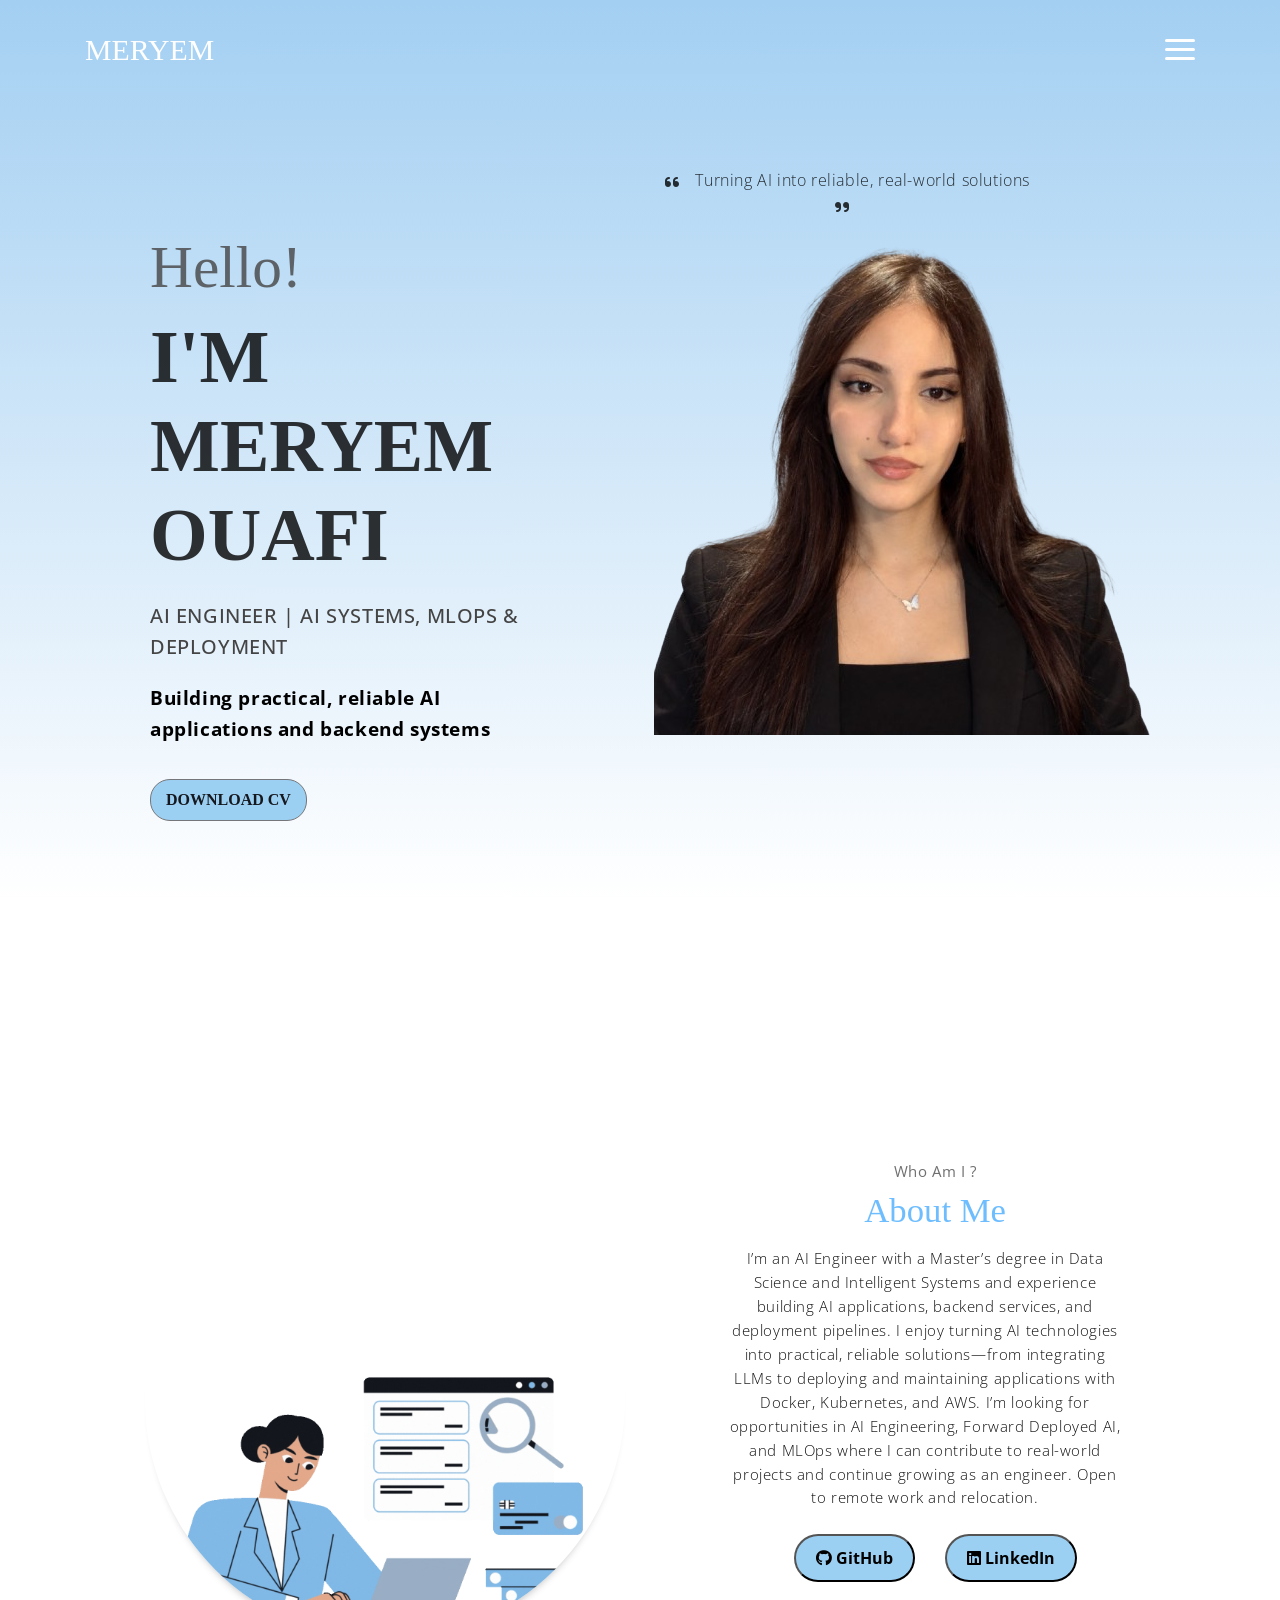
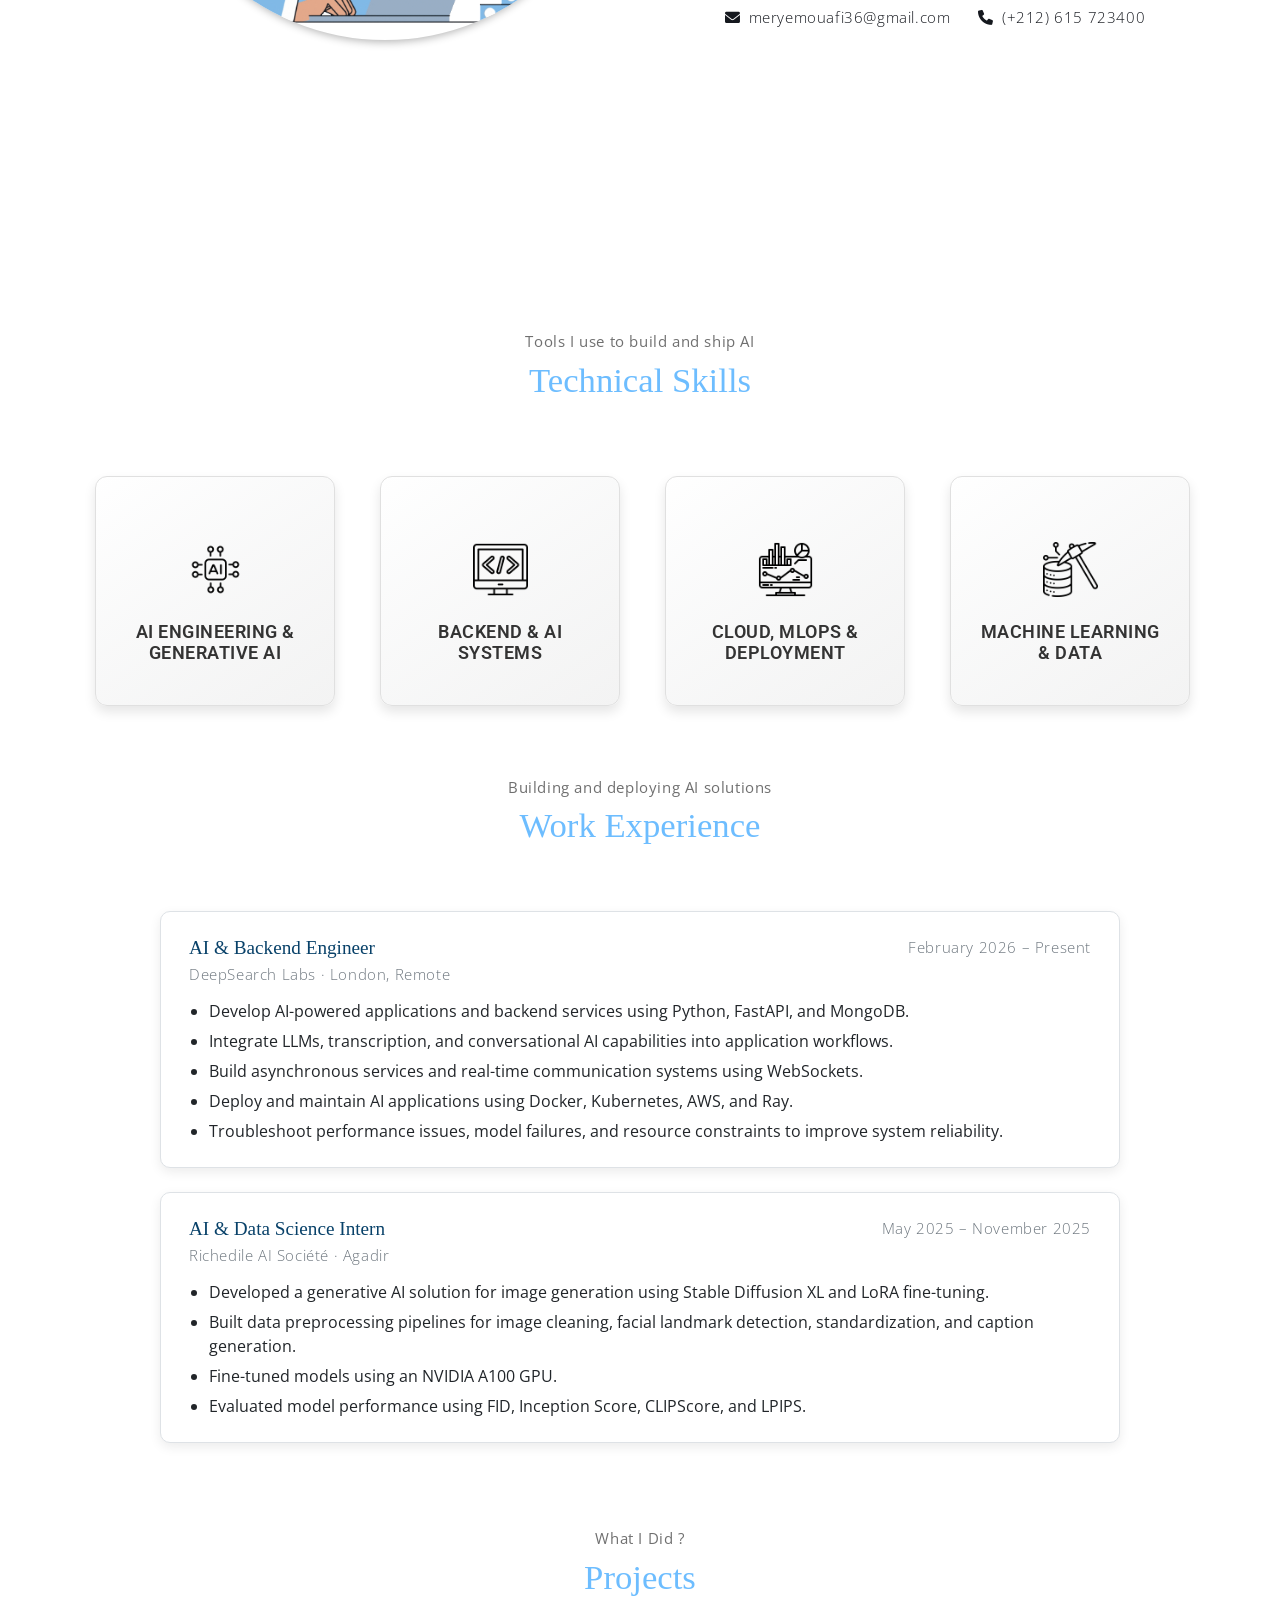
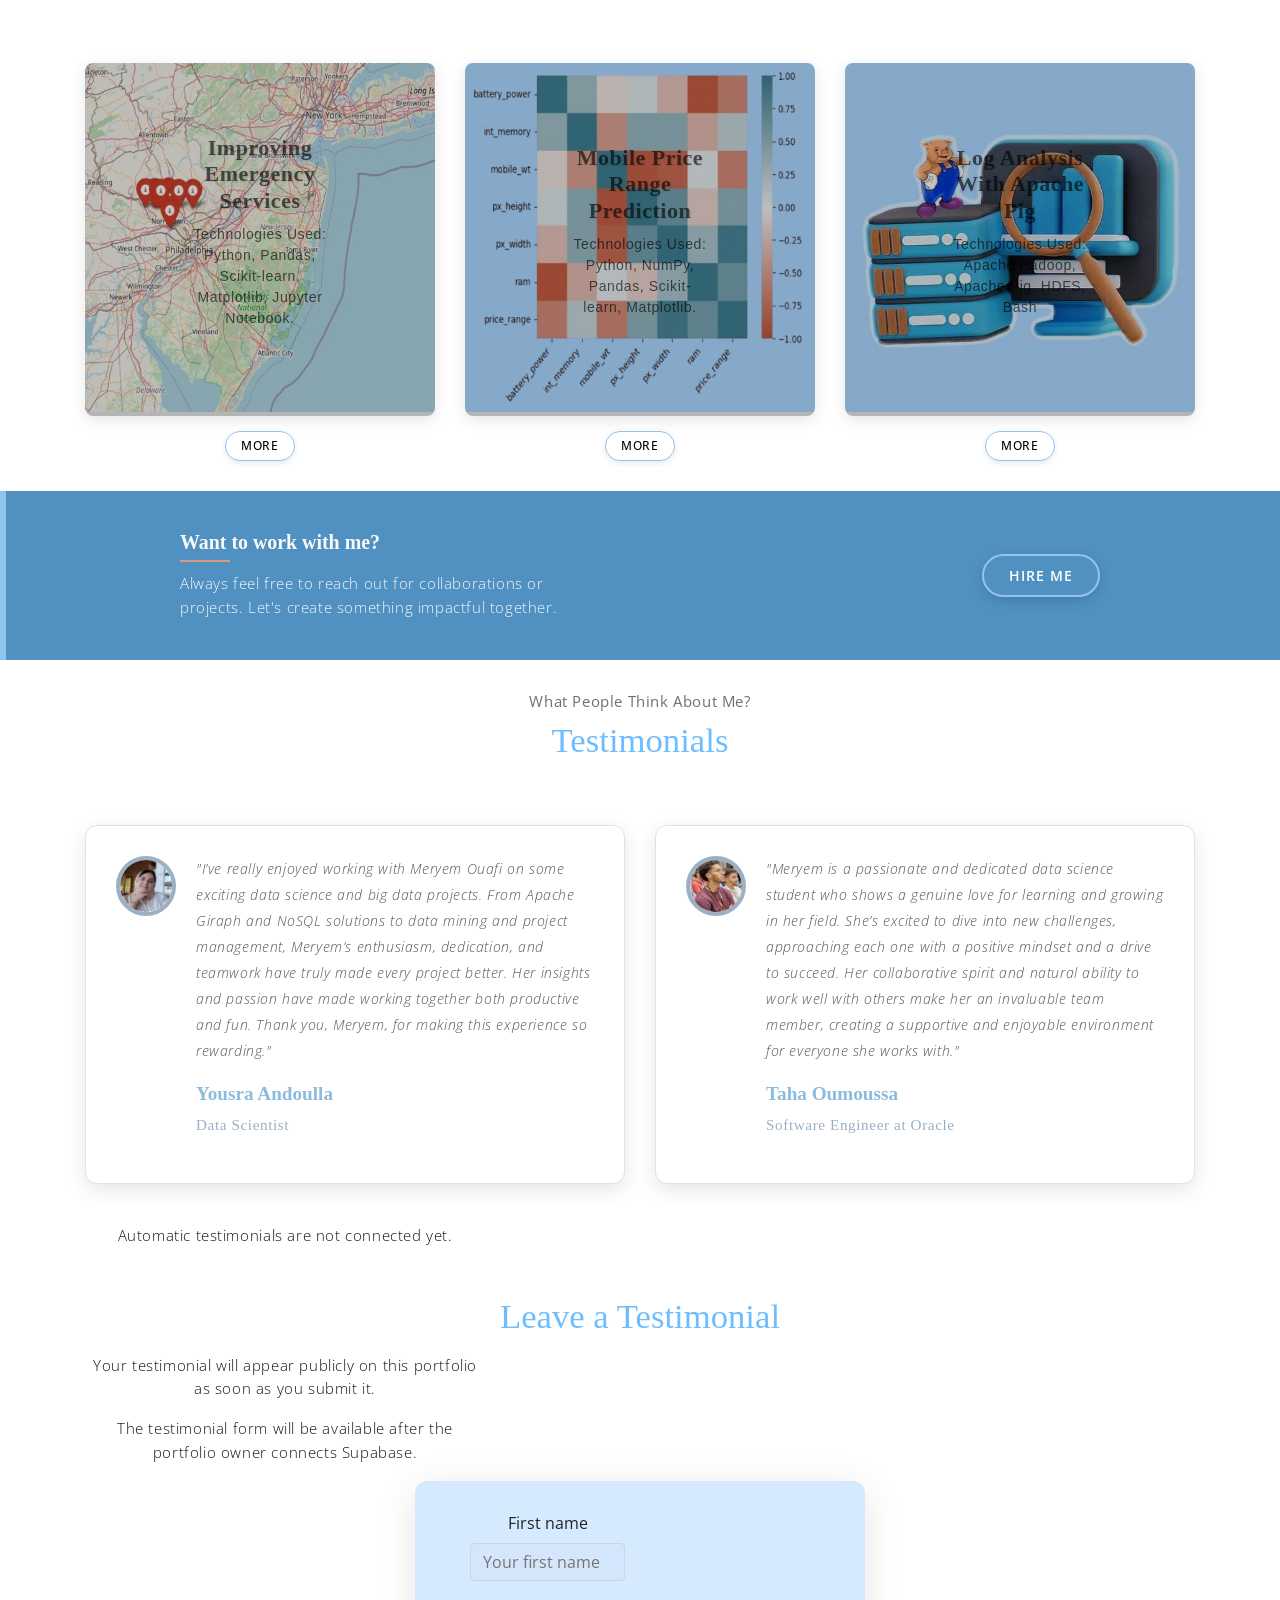
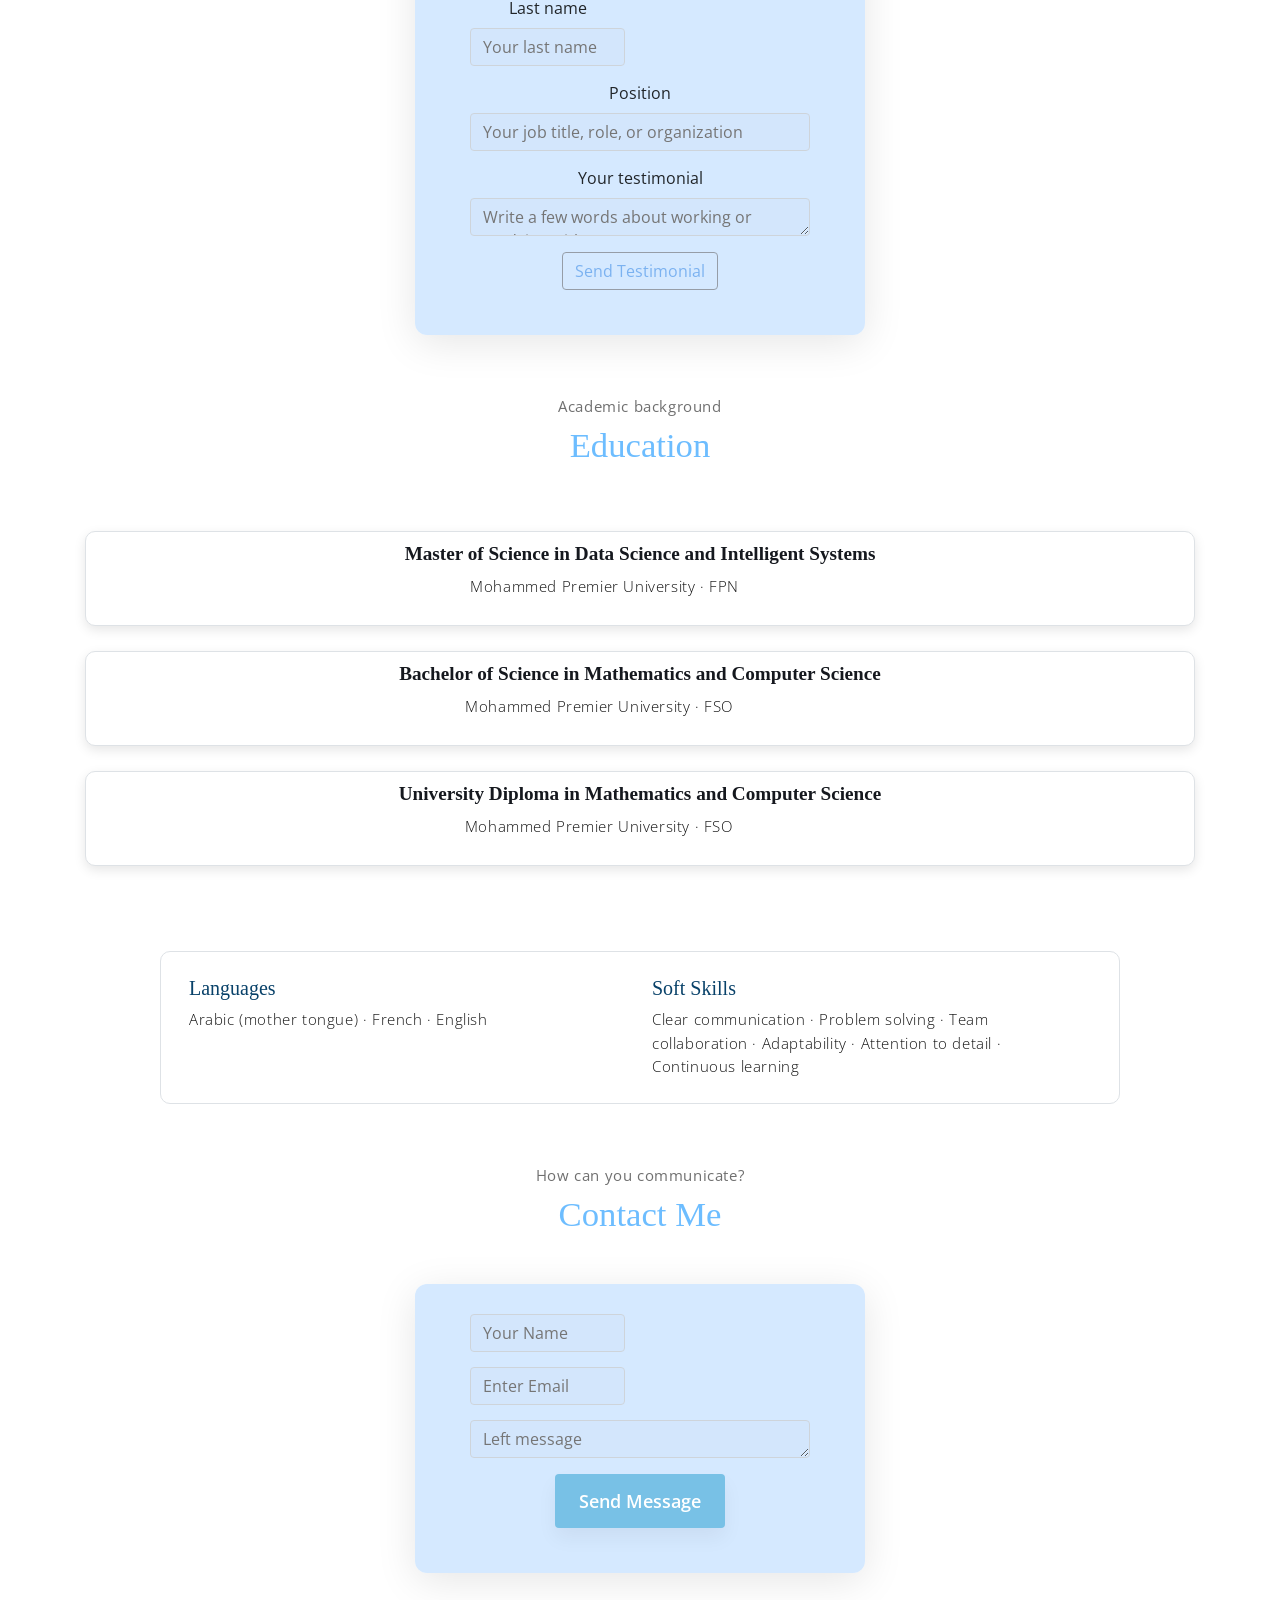
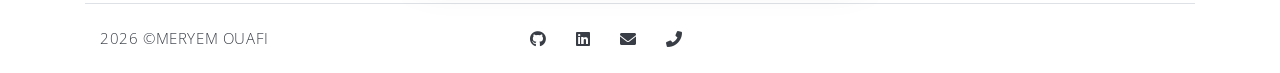
==== index.html @ b4c7e605 "Add portfolio website" ====
<!DOCTYPE html>
<html lang="en">
<head>
	<meta charset="utf-8">
    <meta name="viewport" content="width=device-width, initial-scale=1, shrink-to-fit=no">
    <meta name="description" content="Meryem Ouafi is an AI Engineer specializing in AI systems, backend development, MLOps, and deployment. Open to remote opportunities and relocation.">

    <meta name="author" content="Meryem Ouafi">
    <title>Meryem Ouafi | AI Engineer</title>
    <!-- font icons -->
    <link rel="stylesheet" href="assets/vendors/themify-icons/css/themify-icons.css">
    <link href="https://fonts.googleapis.com/css2?family=Roboto:wght@400;700&display=swap" rel="stylesheet">

    <link rel="stylesheet" href="https://cdnjs.cloudflare.com/ajax/libs/font-awesome/6.0.0-beta3/css/all.min.css">

    <link href="https://fonts.googleapis.com/css2?family=Poppins:wght@600&family=Open+Sans:wght@400&display=swap" rel="stylesheet">

    <link rel="preconnect" href="https://fonts.googleapis.com">
<link rel="preconnect" href="https://fonts.gstatic.com" crossorigin>
<link href="https://fonts.googleapis.com/css2?family=Barlow+Semi+Condensed:ital,wght@0,100;0,200;0,300;0,400;0,500;0,600;0,700;0,800;0,900;1,100;1,200;1,300;1,400;1,500;1,600;1,700;1,800;1,900&family=Funnel+Sans:ital,wght@0,300..800;1,300..800&family=Libre+Franklin:ital,wght@0,100..900;1,100..900&family=Marcellus&family=Merriweather:ital,wght@0,300;0,400;0,700;0,900;1,300;1,400;1,700;1,900&family=Open+Sans:ital,wght@0,300..800;1,300..800&family=Roboto:ital,wght@0,100;0,300;0,400;0,500;0,700;0,900;1,100;1,300;1,400;1,500;1,700;1,900&display=swap" rel="stylesheet">
    <!-- Bootstrap + Meyawo main styles -->
	<link rel="stylesheet" href="assets/css/meyawo.css">
    <link rel="stylesheet" href="assets/css/testimonials.css">
</head>
<body data-spy="scroll" data-target=".navbar" data-offset="40" id="home">

    <!-- Page Navbar -->
   <!----> <nav class="custom-navbar" data-spy="affix" data-offset-top="20">
        <div class="container">
            <a class="logo" href="#">MERYEM</a>         
            <ul class="nav">
                <li class="item">
                    <a class="link" href="#home">Home</a>
                </li>
                <li class="item"> 
                    <a class="link" href="#about">About</a>
                </li>
                <li class="item">
                   <a class="link" href="#service">Skills</a>
                </li>
                <li class="item">
                   <a class="link" href="#experience">Experience</a>
                </li>
                <li class="item">
                   <a class="link" href="#portfolio">Projects</a>
                </li>
                <li class="item">
                   <a class="link" href="#testimonial">Testimonials</a>
                </li>
                <li class="item">
                   <a class="link" href="#education">Education</a>
                </li>
                <li class="item">
                    <a class="link" href="#contact">Contact</a>
                </li>
                
            </ul>
            <a href="javascript:void(0)" id="nav-toggle" class="hamburger hamburger--elastic">
                <div class="hamburger-box">
                  <div class="hamburger-inner"></div>
                </div>
            </a>
        </div>          
    </nav><!-- End of Page Navbar -->

    <header id="home" class="header">
        <div class="overlay"></div>
        <div class="header-content container">
           
            <div class="header-text">
                <div class="aa">
                    <h1 class="header-title">
                        <span class="up">Hello!</span>
                        <span class="down">I'M MERYEM OUAFI</span>
                    </h1>
                    <p class="header-subtitle">AI ENGINEER | AI SYSTEMS, MLOPS &amp; DEPLOYMENT</p>
                    <p class="header-tagline">Building practical, reliable AI applications and backend systems</p>
                   
                    <a href="assets/imgs/meryem-ouafi-eng.pdf" class="btn-rounded btn btn-outline-primary mt-4 download-cv" target="_blank" rel="noopener noreferrer" download>DOWNLOAD CV</a>
                </div>
            </div>
            <div class="header-image">
                <div class="aaa">
                    <p class="header-quote">
  <i class="fas fa-quote-left quote-icon" aria-hidden="true"></i> 
  Turning AI into reliable, real-world solutions
  <i class="fas fa-quote-right quote-icon" aria-hidden="true"></i>
</p>

                <img src="assets/imgs/MY%20PIC.png" alt="Portrait of Meryem Ouafi">
            </div>
            </div>
           
        </div>
    </header>
    

    <!-- about section -->
     <section class="section pt-0" id="about">
        <!-- container -->
        <div class="container text-center">
            <!-- about wrapper -->
            <div class="about">
                
                <div class="about-img-holder">
                    <img src="assets/imgs/design%20sans%20titre/gif.gif" class="about-img" alt="Animated AI illustration">
                    <div class="image-line"></div>
                </div>
                <div class="qq text-center">
                    <div class="section-subtitle-container" >
                        <p class="section-subtitle">Who Am I ?</p>
                    </div>
                  
                    <h2 class="section-title mb-3" class="qq" >About Me</h2>
                    
                    <p>I’m an AI Engineer with a Master’s degree in Data Science and Intelligent Systems and experience building AI applications, backend services, and deployment pipelines. I enjoy turning AI technologies into practical, reliable solutions—from integrating LLMs to deploying and maintaining applications with Docker, Kubernetes, and AWS. I’m looking for opportunities in AI Engineering, Forward Deployed AI, and MLOps where I can contribute to real-world projects and continue growing as an engineer. Open to remote work and relocation.</p>
                    <div class="social-links mt-4"> 
                        <button class="btn-rounded" onclick="window.open('https://github.com/mereymouafi', '_blank')" title="GitHub">
                          <i class="fab fa-github"></i> GitHub
                        </button>
                      
                        <button class="btn-rounded" onclick="window.open('https://www.linkedin.com/in/meryem-ouafi-557041269/', '_blank')" title="LinkedIn">
                          <i class="fab fa-linkedin"></i> LinkedIn
                        </button>
                      </div>
                      
                      <div class="contact-info mt-4">
                        <p><i class="fas fa-envelope"></i> <a href="mailto:meryemouafi36@gmail.com" aria-label="Email">meryemouafi36@gmail.com</a></p>
                        <p class="phone-number"><i class="fa-solid fa-phone"></i> <a href="tel:+212615723400" aria-label="Phone">(+212) 615 723400</a></p>
                      </div>
                      
                   
                </div>              
            </div><!-- end of about wrapper -->
        </div><!-- end of container -->
        
    </section> <!-- end of about section -->
<!-- Service Section -->
 <!-- Elegant Divider between About and Services sections -->

<section class="section" id="service">
    <div class="container text-center">
        <div class="section-subtitle-container  ">
            <p class="section-subtitle">Tools I use to build and ship AI</p>
          </div>
        
        <h2 class="section-title mb-6">Technical Skills</h2>
        <!-- Row for Service Cards -->
        <div class="row">
            <!-- Service Card 1 -->
            <div class="col-md-6 col-lg-3">
                <div class="service-card">
                    <div class="body">
                        <img src="assets/imgs/artificial-intelligence.png" alt="" class="icon">
                        <h6 class="title">AI Engineering &amp; Generative AI</h6>
                        <p class="subtitle">LLMs, RAG, Generative AI, prompt engineering, NLP, model evaluation, and LoRA fine-tuning.</p>
                    </div>
                </div>
            </div>
            <!-- Service Card 2 -->
            <div class="col-md-6 col-lg-3">
                <div class="service-card">
                    <div class="body">
                        <img src="assets/imgs/coding.png" alt="" class="icon">
                        <h6 class="title">Backend &amp; AI Systems</h6>
                        <p class="subtitle">Python, FastAPI, REST APIs, WebSockets, asynchronous processing, and MongoDB.</p>
                    </div>
                </div>
            </div>
            <!-- Service Card 3 -->
            <div class="col-md-6 col-lg-3">
                <div class="service-card">
                    <div class="body">
                        <img src="assets/imgs/monitor.png" alt="" class="icon">
                        <h6 class="title">Cloud, MLOps &amp; Deployment</h6>
                        <p class="subtitle">AWS, Docker, Kubernetes, Ray, CI/CD, Git, and GitHub Actions.</p>
  </div>
                </div>
            </div>
            <!-- Service Card 4 -->
            <div class="col-md-6 col-lg-3">
                <div class="service-card">
                    <div class="body">
                        <img src="assets/imgs/data-mining.png" alt="" class="icon">
                        <h6 class="title">Machine Learning &amp; Data</h6>
                        <p class="subtitle">PyTorch, Scikit-learn, Pandas, NumPy, OpenCV, data preprocessing, and ETL pipelines.</p>
                    </div>
                </div>
            </div>
        </div> <!-- End of Row -->

    </div>
</section> <!-- End of Service Section -->

<section class="section" id="experience">
    <div class="container">
        <div class="section-subtitle-container text-center">
            <p class="section-subtitle">Building and deploying AI solutions</p>
        </div>
        <h2 class="section-title mb-6 text-center">Work Experience</h2>
        <article class="experience-card">
            <div class="experience-heading">
                <div>
                    <h3>AI &amp; Backend Engineer</h3>
                    <p class="experience-company">DeepSearch Labs · London, Remote</p>
                </div>
                <p class="experience-date">February 2026 – Present</p>
            </div>
            <ul>
                <li>Develop AI-powered applications and backend services using Python, FastAPI, and MongoDB.</li>
                <li>Integrate LLMs, transcription, and conversational AI capabilities into application workflows.</li>
                <li>Build asynchronous services and real-time communication systems using WebSockets.</li>
                <li>Deploy and maintain AI applications using Docker, Kubernetes, AWS, and Ray.</li>
                <li>Troubleshoot performance issues, model failures, and resource constraints to improve system reliability.</li>
            </ul>
        </article>
        <article class="experience-card">
            <div class="experience-heading">
                <div>
                    <h3>AI &amp; Data Science Intern</h3>
                    <p class="experience-company">Richedile AI Société · Agadir</p>
                </div>
                <p class="experience-date">May 2025 – November 2025</p>
            </div>
            <ul>
                <li>Developed a generative AI solution for image generation using Stable Diffusion XL and LoRA fine-tuning.</li>
                <li>Built data preprocessing pipelines for image cleaning, facial landmark detection, standardization, and caption generation.</li>
                <li>Fine-tuned models using an NVIDIA A100 GPU.</li>
                <li>Evaluated model performance using FID, Inception Score, CLIPScore, and LPIPS.</li>
            </ul>
        </article>
    </div>
</section>

<!-- portfolio section -->
<section class="section" id="portfolio">
    <div class="container text-center">
        <div class="section-subtitle-container">
            <p class="section-subtitle">What I Did ?</p> 
        </div>
        <h6 class="section-title mb-6">Projects</h6>
        <!-- row -->
        <div class="row">
            <!-- Portfolio Card 1 -->
            <div class="col-md-4">
                <a href="https://github.com/mereymouafi/Improving-Emergency-Services-Based-on-911-Call-Data" class="portfolio-card" target="_blank">
                    <img src="assets/imgs/911-100.jpg" class="portfolio-card-img" alt="911 project image">    
                    <span class="portfolio-card-overlay">
                        <span class="portfolio-card-caption">
                            <h4>Improving Emergency Services</h4>
                            <p>Technologies Used: Python, Pandas, Scikit-learn, Matplotlib, Jupyter Notebook.</p>
                           
                        </span>                         
                    </span>                     
                </a> <button class="more-button" onclick="window.open('https://github.com/mereymouafi/l-Am-lioration-des-Services-d-Urgence-Bas-e-sur-les-Donn-es-des-Appels-au-911', '_blank')">More</button>
            </div>
            <!-- Portfolio Card 2 -->
            <div class="col-md-4">
                <a href="https://github.com/mereymouafi/Mobile-Price-Range-Prediction" class="portfolio-card" target="_blank">
                    <img class="portfolio-card-img" src="assets/imgs/mobile.png" alt="Mobile Price Prediction"> 
                    <span class="portfolio-card-overlay">
                        <span class="portfolio-card-caption">
                            <h4>Mobile Price Range Prediction</h4>
                            <p>Technologies Used: Python, NumPy, Pandas, Scikit-learn, Matplotlib.</p>
                           
                        </span>                         
                    </span>                         
                </a> <button class="more-button" onclick="window.open('https://github.com/mereymouafi/-MOBILE-PRICE-RANGE-PREDICTION', '_blank')">More</button>
            </div>
            <!-- Portfolio Card 3 -->
            <div class="col-md-4">
                <a href="https://github.com/mereymouafi/Log-Analysis-with-Apache-Pig" class="portfolio-card" target="_blank">
                    <img class="portfolio-card-img" src="assets/imgs/pig_apache_100.jpg" alt="Log Analysis with Apache Pig">    
                    <span class="portfolio-card-overlay">
                        <span class="portfolio-card-caption">
                            <h4>Log Analysis with Apache Pig</h4>
                            <p>Technologies Used: Apache Hadoop, Apache Pig, HDFS, Bash</p>
                           
                        </span>                         
                    </span>                     
                </a> <button class="more-button" onclick="window.open('https://github.com/mereymouafi/Log-Analysis-with-Apache-Pig', '_blank')">More</button>
            </div>
        </div><!-- end of row -->
    </div><!-- end of container -->
</section> <!-- end of portfolio section -->

        
    <section class="section-sm bg-primary">
        <div class="container">
            <div class="row align-items-center">
                <div class="col-sm-7 offset-md-1 mb-4 mb-md-0">
                    <h6 class="title text-light">Want to work with me?</h6>
                    <p class="m-0 text-light">Always feel free to reach out for collaborations or projects. Let's create something impactful together.</p>
                </div>
                <div class="col-sm-3 text-right">
                    <a href="#contact" class="creative-button">Hire Me</a>
                </div>
            </div> <!-- end of row -->
        </div> <!-- end of container -->
    </section> <!-- end of section -->
    
   <!-- Testimonial Section -->
<section class="section" id="testimonial">
    <div class="container text-center">
        <div class="section-subtitle-container">
            <p class="section-subtitle">What People Think About Me?</p>
        </div>
        <h6 class="section-title mb-6">Testimonials</h6>

        <!-- Testimonials Row -->
        <div class="row">
            <!-- Testimonial Card 1 -->
            <div class="col-md-6">
                <div class="testimonial-card">
                    <div class="testimonial-card-img-holder">
                        <img src="assets/imgs/yusra.jpg" class="testimonial-card-img" alt="Client image">                           
                    </div>
                    <div class="testimonial-card-body">
                        <p class="testimonial-card-text">"I’ve really enjoyed working with Meryem Ouafi on some exciting data science and big data projects. From Apache Giraph and NoSQL solutions to data mining and project management, Meryem’s enthusiasm, dedication, and teamwork have truly made every project better. Her insights and passion have made working together both productive and fun. Thank you, Meryem, for making this experience so rewarding."</p>
                       <a href="https://www.linkedin.com/in/yousra-andoulla-9667632ba/" target="_blank"><h6 class="testimonial-card-title">Yousra Andoulla
                        </h6></a> 
                        <p class="testimonial-card-position">Data Scientist </p>
                    </div>
                </div>
            </div>
            <!-- Testimonial Card 2 -->
            <div class="col-md-6">
                <div class="testimonial-card">
                    <div class="testimonial-card-img-holder">
                        <img src="assets/imgs/taha.jpg" class="testimonial-card-img" alt="Client image">                        
                    </div>
                    <div class="testimonial-card-body">
                        <p class="testimonial-card-text">
                            <span class="typed-text">"Meryem is a passionate and dedicated data science student who shows a genuine love for learning and growing in her field. She’s excited to dive into new challenges, approaching each one with a positive mindset and a drive to succeed. Her collaborative spirit and natural ability to work well with others make her an invaluable team member, creating a supportive and enjoyable environment for everyone she works with."</span>
                        </p>
                        <a href="https://www.linkedin.com/in/taha-oumoussa/" target="_blank"><h6 class="testimonial-card-title">Taha Oumoussa</h6></a>
                        <p class="testimonial-card-position">Software Engineer at Oracle</p> 
                    </div>
                </div>
            </div>
        </div>

        <div id="submitted-testimonials" class="row" aria-live="polite"></div>
        <p id="testimonial-list-status" role="status" aria-live="polite"></p>

        <div class="mt-5">
            <h6 class="section-title mb-3">Leave a Testimonial</h6>
            <p>Your testimonial will appear publicly on this portfolio as soon as you submit it.</p>
            <p id="testimonial-form-status" role="status" aria-live="polite"></p>
            <form id="testimonial-form" class="contact-form col-md-10 col-lg-8 m-auto">
                <div class="form-row">
                    <div class="form-group col-sm-6">
                        <label for="testimonial-first-name">First name</label>
                        <input type="text" id="testimonial-first-name" name="first_name" class="form-control" placeholder="Your first name" autocomplete="given-name" maxlength="80" required>
                    </div>
                    <div class="form-group col-sm-6">
                        <label for="testimonial-last-name">Last name</label>
                        <input type="text" id="testimonial-last-name" name="last_name" class="form-control" placeholder="Your last name" autocomplete="family-name" maxlength="80" required>
                    </div>
                    <div class="form-group col-sm-12">
                        <label for="testimonial-position">Position</label>
                        <input type="text" id="testimonial-position" name="position" class="form-control" placeholder="Your job title, role, or organization" maxlength="120" required>
                    </div>
                    <div class="form-group col-sm-12">
                        <label for="testimonial-comment">Your testimonial</label>
                        <textarea id="testimonial-comment" name="testimonial" rows="5" class="form-control" placeholder="Write a few words about working or studying with Meryem" maxlength="1500" required></textarea>
                    </div>
                    <div class="form-group col-sm-12 mt-3">
                        <button id="testimonial-submit" type="submit" class="btn btn-outline-primary rounded">Send Testimonial</button>
                    </div>
                </div>
            </form>
        </div>
    </div>
</section>

    
    <!-- blog section -->
    <section class="section" id="education">
        <!-- container -->
        <div class="container text-center">
            <div class="section-subtitle-container">
                <p class="section-subtitle">Academic background</p>
              </div>
         
          
            <h2 class="section-title mb-6">Education</h2>
            <!-- blog-wrapper -->
            <div class="blog-card">
                <!-- <div class="blog-card-header">
                    <img src="assets/imgs/img-1.jpg" class="blog-card-img" alt="Download free bootstrap 4 landing page, free boootstrap 4 templates, Download free bootstrap 4.1 landing page, free boootstrap 4.1.1 templates, meyawo Landing page">
                </div> -->
                <div class="blog-card-body">
                    <h3 class="blog-card-title">Master of Science in Data Science and Intelligent Systems</h3>
                    <p>Mohammed Premier University · FPN</p>
                </div>
            </div><!-- end of blog wrapper -->
            <div class="blog-card">
                <!-- <div class="blog-card-header">
                    <img src="assets/imgs/img-1.jpg" class="blog-card-img" alt="Download free bootstrap 4 landing page, free boootstrap 4 templates, Download free bootstrap 4.1 landing page, free boootstrap 4.1.1 templates, meyawo Landing page">
                </div> -->
                <div class="blog-card-body">
                    <h3 class="blog-card-title">Bachelor of Science in Mathematics and Computer Science</h3>
                    <p>Mohammed Premier University · FSO</p>
                </div>
            </div>

            <div class="blog-card">
                <!-- <div class="blog-card-header">
                    <img src="assets/imgs/img-1.jpg" class="blog-card-img" alt="Download free bootstrap 4 landing page, free boootstrap 4 templates, Download free bootstrap 4.1 landing page, free boootstrap 4.1.1 templates, meyawo Landing page">
                </div> -->
                <div class="blog-card-body">
                    <h3 class="blog-card-title">University Diploma in Mathematics and Computer Science</h3>
                    <p>Mohammed Premier University · FSO</p>
                </div>
            </div>



            <!-- blog-wrapper -->
           

        </div><!-- end of container -->
    </section><!-- end of education section -->

    <section class="section" id="languages">
        <div class="container">
            <div class="profile-details">
                <div>
                    <h2>Languages</h2>
                    <p>Arabic (mother tongue) · French · English</p>
                </div>
                <div>
                    <h2>Soft Skills</h2>
                    <p>Clear communication · Problem solving · Team collaboration · Adaptability · Attention to detail · Continuous learning</p>
                </div>
            </div>
        </div>
    </section>

   <!-- contact section -->
<section class="section" id="contact">
    <div class="container text-center">
        <div class="section-subtitle-container">
            <p class="section-subtitle">How can you communicate?</p>
          </div>
     
        
        <h6 class="section-title mb-5">Contact Me</h6>
        <!-- contact form -->
        <form action="https://formspree.io/f/mkgnrzyb" method="POST" class="contact-form col-md-10 col-lg-8 m-auto">
            <div class="form-row">
                <div class="form-group col-sm-6">
                    <input type="text" name="name" size="50" class="form-control" placeholder="Your Name" required>                 
                </div>
                <div class="form-group col-sm-6">
                    <input type="email" name="email" class="form-control" placeholder="Enter Email" required>                 
                </div>
                <div class="form-group col-sm-12">
                    <textarea name="message" id="comment" rows="6" class="form-control" placeholder="Left message"></textarea>
                </div>
                <div class="form-group col-sm-12 mt-3">
                    <input type="submit" value="Send Message" class="btn btn-outline-primary rounded">                  
                </div>
            </div>  
        </form><!-- end of contact form -->
    </div><!-- end of container -->
</section><!-- end of contact section -->

    <!-- footer -->
    <div class="container">
        <footer class="footer">       
            <p class="mb-0"><script>document.write(new Date().getFullYear())</script> &copy;MERYEM OUAFI</a></p>
            <!-- <div class="social-links text-right m-auto ml-sm-auto">
                <a href="javascript:void(0)" class="link"><i class="ti-l"></i></a>
                <a href="javascript:void(0)" class="link"><i class="ti-twitter-alt"></i></a>
                <a href="javascript:void(0)" class="link"><i class="ti-google"></i></a>
                <a href="javascript:void(0)" class="link"><i class="ti-pinterest-alt"></i></a>
                <a href="javascript:void(0)" class="link"><i class="ti-instagram"></i></a>
                <a href="javascript:void(0)" class="link"><i class="ti-rss"></i></a>

            </div> -->
            <a href="https://github.com/mereymouafi" target="_blank" rel="noopener noreferrer" aria-label="GitHub">
                <i class="fab fa-github"></i>
            </a>
           
            <a href="https://www.linkedin.com/in/meryem-ouafi-557041269/" target="_blank" rel="noopener noreferrer" aria-label="LinkedIn"><i class="fab fa-linkedin"></i>
            </a>
           
            <a href="mailto:meryemouafi36@gmail.com" aria-label="Email">
                <i class="fas fa-envelope"></i>
            </a>
            <a href="tel:+212615723400" aria-label="Phone">
                <i class="fas fa-phone-alt"></i>
            </a>
           
        </footer>
    </div> <!-- end of page footer -->
	
	<!-- core  -->
    <script src="assets/vendors/jquery/jquery-3.4.1.js"></script>
    <script src="assets/vendors/bootstrap/bootstrap.bundle.js"></script>

    <!-- bootstrap 3 affix -->
	<script src="assets/vendors/bootstrap/bootstrap.affix.js"></script>

    <!-- Meyawo js -->
    <script src="assets/js/meyawo.js"></script>
    <script src="assets/js/testimonials.js"></script>

</body>
</html>
---- assets/vendors/themify-icons/css/themify-icons.css ----
@font-face {
	font-family: 'themify';
	src:url("../fonts/themify.eot?-fvbane");
	src:url("../fonts/themify.eot?#iefix-fvbane") format("embedded-opentype"),
		url("../fonts/themify.woff?-fvbane") format("woff"),
		url("../fonts/themify.ttf?-fvbane") format("truetype"),
		url("../fonts/themify.svg?-fvbane#themify") format("svg");
	font-weight: normal;
	font-style: normal;
}

[class^="ti-"], [class*=" ti-"] {
	font-family: 'themify';

	font-style: normal;
	font-weight: normal;
	font-variant: normal;
	text-transform: none;
	line-height: 1;

	/* Better Font Rendering =========== */
	-webkit-font-smoothing: antialiased;
	-moz-osx-font-smoothing: grayscale;
}

.ti-wand:before {
	content: "\e600";
}
.ti-volume:before {
	content: "\e601";
}
.ti-user:before {
	content: "\e602";
}
.ti-unlock:before {
	content: "\e603";
}
.ti-unlink:before {
	content: "\e604";
}
.ti-trash:before {
	content: "\e605";
}
.ti-thought:before {
	content: "\e606";
}
.ti-target:before {
	content: "\e607";
}
.ti-tag:before {
	content: "\e608";
}
.ti-tablet:before {
	content: "\e609";
}
.ti-star:before {
	content: "\e60a";
}
.ti-spray:before {
	content: "\e60b";
}
.ti-signal:before {
	content: "\e60c";
}
.ti-shopping-cart:before {
	content: "\e60d";
}
.ti-shopping-cart-full:before {
	content: "\e60e";
}
.ti-settings:before {
	content: "\e60f";
}
.ti-search:before {
	content: "\e610";
}
.ti-zoom-in:before {
	content: "\e611";
}
.ti-zoom-out:before {
	content: "\e612";
}
.ti-cut:before {
	content: "\e613";
}
.ti-ruler:before {
	content: "\e614";
}
.ti-ruler-pencil:before {
	content: "\e615";
}
.ti-ruler-alt:before {
	content: "\e616";
}
.ti-bookmark:before {
	content: "\e617";
}
.ti-bookmark-alt:before {
	content: "\e618";
}
.ti-reload:before {
	content: "\e619";
}
.ti-plus:before {
	content: "\e61a";
}
.ti-pin:before {
	content: "\e61b";
}
.ti-pencil:before {
	content: "\e61c";
}
.ti-pencil-alt:before {
	content: "\e61d";
}
.ti-paint-roller:before {
	content: "\e61e";
}
.ti-paint-bucket:before {
	content: "\e61f";
}
.ti-na:before {
	content: "\e620";
}
.ti-mobile:before {
	content: "\e621";
}
.ti-minus:before {
	content: "\e622";
}
.ti-medall:before {
	content: "\e623";
}
.ti-medall-alt:before {
	content: "\e624";
}
.ti-marker:before {
	content: "\e625";
}
.ti-marker-alt:before {
	content: "\e626";
}
.ti-arrow-up:before {
	content: "\e627";
}
.ti-arrow-right:before {
	content: "\e628";
}
.ti-arrow-left:before {
	content: "\e629";
}
.ti-arrow-down:before {
	content: "\e62a";
}
.ti-lock:before {
	content: "\e62b";
}
.ti-location-arrow:before {
	content: "\e62c";
}
.ti-link:before {
	content: "\e62d";
}
.ti-layout:before {
	content: "\e62e";
}
.ti-layers:before {
	content: "\e62f";
}
.ti-layers-alt:before {
	content: "\e630";
}
.ti-key:before {
	content: "\e631";
}
.ti-import:before {
	content: "\e632";
}
.ti-image:before {
	content: "\e633";
}
.ti-heart:before {
	content: "\e634";
}
.ti-heart-broken:before {
	content: "\e635";
}
.ti-hand-stop:before {
	content: "\e636";
}
.ti-hand-open:before {
	content: "\e637";
}
.ti-hand-drag:before {
	content: "\e638";
}
.ti-folder:before {
	content: "\e639";
}
.ti-flag:before {
	content: "\e63a";
}
.ti-flag-alt:before {
	content: "\e63b";
}
.ti-flag-alt-2:before {
	content: "\e63c";
}
.ti-eye:before {
	content: "\e63d";
}
.ti-export:before {
	content: "\e63e";
}
.ti-exchange-vertical:before {
	content: "\e63f";
}
.ti-desktop:before {
	content: "\e640";
}
.ti-cup:before {
	content: "\e641";
}
.ti-crown:before {
	content: "\e642";
}
.ti-comments:before {
	content: "\e643";
}
.ti-comment:before {
	content: "\e644";
}
.ti-comment-alt:before {
	content: "\e645";
}
.ti-close:before {
	content: "\e646";
}
.ti-clip:before {
	content: "\e647";
}
.ti-angle-up:before {
	content: "\e648";
}
.ti-angle-right:before {
	content: "\e649";
}
.ti-angle-left:before {
	content: "\e64a";
}
.ti-angle-down:before {
	content: "\e64b";
}
.ti-check:before {
	content: "\e64c";
}
.ti-check-box:before {
	content: "\e64d";
}
.ti-camera:before {
	content: "\e64e";
}
.ti-announcement:before {
	content: "\e64f";
}
.ti-brush:before {
	content: "\e650";
}
.ti-briefcase:before {
	content: "\e651";
}
.ti-bolt:before {
	content: "\e652";
}
.ti-bolt-alt:before {
	content: "\e653";
}
.ti-blackboard:before {
	content: "\e654";
}
.ti-bag:before {
	content: "\e655";
}
.ti-move:before {
	content: "\e656";
}
.ti-arrows-vertical:before {
	content: "\e657";
}
.ti-arrows-horizontal:before {
	content: "\e658";
}
.ti-fullscreen:before {
	content: "\e659";
}
.ti-arrow-top-right:before {
	content: "\e65a";
}
.ti-arrow-top-left:before {
	content: "\e65b";
}
.ti-arrow-circle-up:before {
	content: "\e65c";
}
.ti-arrow-circle-right:before {
	content: "\e65d";
}
.ti-arrow-circle-left:before {
	content: "\e65e";
}
.ti-arrow-circle-down:before {
	content: "\e65f";
}
.ti-angle-double-up:before {
	content: "\e660";
}
.ti-angle-double-right:before {
	content: "\e661";
}
.ti-angle-double-left:before {
	content: "\e662";
}
.ti-angle-double-down:before {
	content: "\e663";
}
.ti-zip:before {
	content: "\e664";
}
.ti-world:before {
	content: "\e665";
}
.ti-wheelchair:before {
	content: "\e666";
}
.ti-view-list:before {
	content: "\e667";
}
.ti-view-list-alt:before {
	content: "\e668";
}
.ti-view-grid:before {
	content: "\e669";
}
.ti-uppercase:before {
	content: "\e66a";
}
.ti-upload:before {
	content: "\e66b";
}
.ti-underline:before {
	content: "\e66c";
}
.ti-truck:before {
	content: "\e66d";
}
.ti-timer:before {
	content: "\e66e";
}
.ti-ticket:before {
	content: "\e66f";
}
.ti-thumb-up:before {
	content: "\e670";
}
.ti-thumb-down:before {
	content: "\e671";
}
.ti-text:before {
	content: "\e672";
}
.ti-stats-up:before {
	content: "\e673";
}
.ti-stats-down:before {
	content: "\e674";
}
.ti-split-v:before {
	content: "\e675";
}
.ti-split-h:before {
	content: "\e676";
}
.ti-smallcap:before {
	content: "\e677";
}
.ti-shine:before {
	content: "\e678";
}
.ti-shift-right:before {
	content: "\e679";
}
.ti-shift-left:before {
	content: "\e67a";
}
.ti-shield:before {
	content: "\e67b";
}
.ti-notepad:before {
	content: "\e67c";
}
.ti-server:before {
	content: "\e67d";
}
.ti-quote-right:before {
	content: "\e67e";
}
.ti-quote-left:before {
	content: "\e67f";
}
.ti-pulse:before {
	content: "\e680";
}
.ti-printer:before {
	content: "\e681";
}
.ti-power-off:before {
	content: "\e682";
}
.ti-plug:before {
	content: "\e683";
}
.ti-pie-chart:before {
	content: "\e684";
}
.ti-paragraph:before {
	content: "\e685";
}
.ti-panel:before {
	content: "\e686";
}
.ti-package:before {
	content: "\e687";
}
.ti-music:before {
	content: "\e688";
}
.ti-music-alt:before {
	content: "\e689";
}
.ti-mouse:before {
	content: "\e68a";
}
.ti-mouse-alt:before {
	content: "\e68b";
}
.ti-money:before {
	content: "\e68c";
}
.ti-microphone:before {
	content: "\e68d";
}
.ti-menu:before {
	content: "\e68e";
}
.ti-menu-alt:before {
	content: "\e68f";
}
.ti-map:before {
	content: "\e690";
}
.ti-map-alt:before {
	content: "\e691";
}
.ti-loop:before {
	content: "\e692";
}
.ti-location-pin:before {
	content: "\e693";
}
.ti-list:before {
	content: "\e694";
}
.ti-light-bulb:before {
	content: "\e695";
}
.ti-Italic:before {
	content: "\e696";
}
.ti-info:before {
	content: "\e697";
}
.ti-infinite:before {
	content: "\e698";
}
.ti-id-badge:before {
	content: "\e699";
}
.ti-hummer:before {
	content: "\e69a";
}
.ti-home:before {
	content: "\e69b";
}
.ti-help:before {
	content: "\e69c";
}
.ti-headphone:before {
	content: "\e69d";
}
.ti-harddrives:before {
	content: "\e69e";
}
.ti-harddrive:before {
	content: "\e69f";
}
.ti-gift:before {
	content: "\e6a0";
}
.ti-game:before {
	content: "\e6a1";
}
.ti-filter:before {
	content: "\e6a2";
}
.ti-files:before {
	content: "\e6a3";
}
.ti-file:before {
	content: "\e6a4";
}
.ti-eraser:before {
	content: "\e6a5";
}
.ti-envelope:before {
	content: "\e6a6";
}
.ti-download:before {
	content: "\e6a7";
}
.ti-direction:before {
	content: "\e6a8";
}
.ti-direction-alt:before {
	content: "\e6a9";
}
.ti-dashboard:before {
	content: "\e6aa";
}
.ti-control-stop:before {
	content: "\e6ab";
}
.ti-control-shuffle:before {
	content: "\e6ac";
}
.ti-control-play:before {
	content: "\e6ad";
}
.ti-control-pause:before {
	content: "\e6ae";
}
.ti-control-forward:before {
	content: "\e6af";
}
.ti-control-backward:before {
	content: "\e6b0";
}
.ti-cloud:before {
	content: "\e6b1";
}
.ti-cloud-up:before {
	content: "\e6b2";
}
.ti-cloud-down:before {
	content: "\e6b3";
}
.ti-clipboard:before {
	content: "\e6b4";
}
.ti-car:before {
	content: "\e6b5";
}
.ti-calendar:before {
	content: "\e6b6";
}
.ti-book:before {
	content: "\e6b7";
}
.ti-bell:before {
	content: "\e6b8";
}
.ti-basketball:before {
	content: "\e6b9";
}
.ti-bar-chart:before {
	content: "\e6ba";
}
.ti-bar-chart-alt:before {
	content: "\e6bb";
}
.ti-back-right:before {
	content: "\e6bc";
}
.ti-back-left:before {
	content: "\e6bd";
}
.ti-arrows-corner:before {
	content: "\e6be";
}
.ti-archive:before {
	content: "\e6bf";
}
.ti-anchor:before {
	content: "\e6c0";
}
.ti-align-right:before {
	content: "\e6c1";
}
.ti-align-left:before {
	content: "\e6c2";
}
.ti-align-justify:before {
	content: "\e6c3";
}
.ti-align-center:before {
	content: "\e6c4";
}
.ti-alert:before {
	content: "\e6c5";
}
.ti-alarm-clock:before {
	content: "\e6c6";
}
.ti-agenda:before {
	content: "\e6c7";
}
.ti-write:before {
	content: "\e6c8";
}
.ti-window:before {
	content: "\e6c9";
}
.ti-widgetized:before {
	content: "\e6ca";
}
.ti-widget:before {
	content: "\e6cb";
}
.ti-widget-alt:before {
	content: "\e6cc";
}
.ti-wallet:before {
	content: "\e6cd";
}
.ti-video-clapper:before {
	content: "\e6ce";
}
.ti-video-camera:before {
	content: "\e6cf";
}
.ti-vector:before {
	content: "\e6d0";
}
.ti-themify-logo:before {
	content: "\e6d1";
}
.ti-themify-favicon:before {
	content: "\e6d2";
}
.ti-themify-favicon-alt:before {
	content: "\e6d3";
}
.ti-support:before {
	content: "\e6d4";
}
.ti-stamp:before {
	content: "\e6d5";
}
.ti-split-v-alt:before {
	content: "\e6d6";
}
.ti-slice:before {
	content: "\e6d7";
}
.ti-shortcode:before {
	content: "\e6d8";
}
.ti-shift-right-alt:before {
	content: "\e6d9";
}
.ti-shift-left-alt:before {
	content: "\e6da";
}
.ti-ruler-alt-2:before {
	content: "\e6db";
}
.ti-receipt:before {
	content: "\e6dc";
}
.ti-pin2:before {
	content: "\e6dd";
}
.ti-pin-alt:before {
	content: "\e6de";
}
.ti-pencil-alt2:before {
	content: "\e6df";
}
.ti-palette:before {
	content: "\e6e0";
}
.ti-more:before {
	content: "\e6e1";
}
.ti-more-alt:before {
	content: "\e6e2";
}
.ti-microphone-alt:before {
	content: "\e6e3";
}
.ti-magnet:before {
	content: "\e6e4";
}
.ti-line-double:before {
	content: "\e6e5";
}
.ti-line-dotted:before {
	content: "\e6e6";
}
.ti-line-dashed:before {
	content: "\e6e7";
}
.ti-layout-width-full:before {
	content: "\e6e8";
}
.ti-layout-width-default:before {
	content: "\e6e9";
}
.ti-layout-width-default-alt:before {
	content: "\e6ea";
}
.ti-layout-tab:before {
	content: "\e6eb";
}
.ti-layout-tab-window:before {
	content: "\e6ec";
}
.ti-layout-tab-v:before {
	content: "\e6ed";
}
.ti-layout-tab-min:before {
	content: "\e6ee";
}
.ti-layout-slider:before {
	content: "\e6ef";
}
.ti-layout-slider-alt:before {
	content: "\e6f0";
}
.ti-layout-sidebar-right:before {
	content: "\e6f1";
}
.ti-layout-sidebar-none:before {
	content: "\e6f2";
}
.ti-layout-sidebar-left:before {
	content: "\e6f3";
}
.ti-layout-placeholder:before {
	content: "\e6f4";
}
.ti-layout-menu:before {
	content: "\e6f5";
}
.ti-layout-menu-v:before {
	content: "\e6f6";
}
.ti-layout-menu-separated:before {
	content: "\e6f7";
}
.ti-layout-menu-full:before {
	content: "\e6f8";
}
.ti-layout-media-right-alt:before {
	content: "\e6f9";
}
.ti-layout-media-right:before {
	content: "\e6fa";
}
.ti-layout-media-overlay:before {
	content: "\e6fb";
}
.ti-layout-media-overlay-alt:before {
	content: "\e6fc";
}
.ti-layout-media-overlay-alt-2:before {
	content: "\e6fd";
}
.ti-layout-media-left-alt:before {
	content: "\e6fe";
}
.ti-layout-media-left:before {
	content: "\e6ff";
}
.ti-layout-media-center-alt:before {
	content: "\e700";
}
.ti-layout-media-center:before {
	content: "\e701";
}
.ti-layout-list-thumb:before {
	content: "\e702";
}
.ti-layout-list-thumb-alt:before {
	content: "\e703";
}
.ti-layout-list-post:before {
	content: "\e704";
}
.ti-layout-list-large-image:before {
	content: "\e705";
}
.ti-layout-line-solid:before {
	content: "\e706";
}
.ti-layout-grid4:before {
	content: "\e707";
}
.ti-layout-grid3:before {
	content: "\e708";
}
.ti-layout-grid2:before {
	content: "\e709";
}
.ti-layout-grid2-thumb:before {
	content: "\e70a";
}
.ti-layout-cta-right:before {
	content: "\e70b";
}
.ti-layout-cta-left:before {
	content: "\e70c";
}
.ti-layout-cta-center:before {
	content: "\e70d";
}
.ti-layout-cta-btn-right:before {
	content: "\e70e";
}
.ti-layout-cta-btn-left:before {
	content: "\e70f";
}
.ti-layout-column4:before {
	content: "\e710";
}
.ti-layout-column3:before {
	content: "\e711";
}
.ti-layout-column2:before {
	content: "\e712";
}
.ti-layout-accordion-separated:before {
	content: "\e713";
}
.ti-layout-accordion-merged:before {
	content: "\e714";
}
.ti-layout-accordion-list:before {
	content: "\e715";
}
.ti-ink-pen:before {
	content: "\e716";
}
.ti-info-alt:before {
	content: "\e717";
}
.ti-help-alt:before {
	content: "\e718";
}
.ti-headphone-alt:before {
	content: "\e719";
}
.ti-hand-point-up:before {
	content: "\e71a";
}
.ti-hand-point-right:before {
	content: "\e71b";
}
.ti-hand-point-left:before {
	content: "\e71c";
}
.ti-hand-point-down:before {
	content: "\e71d";
}
.ti-gallery:before {
	content: "\e71e";
}
.ti-face-smile:before {
	content: "\e71f";
}
.ti-face-sad:before {
	content: "\e720";
}
.ti-credit-card:before {
	content: "\e721";
}
.ti-control-skip-forward:before {
	content: "\e722";
}
.ti-control-skip-backward:before {
	content: "\e723";
}
.ti-control-record:before {
	content: "\e724";
}
.ti-control-eject:before {
	content: "\e725";
}
.ti-comments-smiley:before {
	content: "\e726";
}
.ti-brush-alt:before {
	content: "\e727";
}
.ti-youtube:before {
	content: "\e728";
}
.ti-vimeo:before {
	content: "\e729";
}
.ti-twitter:before {
	content: "\e72a";
}
.ti-time:before {
	content: "\e72b";
}
.ti-tumblr:before {
	content: "\e72c";
}
.ti-skype:before {
	content: "\e72d";
}
.ti-share:before {
	content: "\e72e";
}
.ti-share-alt:before {
	content: "\e72f";
}
.ti-rocket:before {
	content: "\e730";
}
.ti-pinterest:before {
	content: "\e731";
}
.ti-new-window:before {
	content: "\e732";
}
.ti-microsoft:before {
	content: "\e733";
}
.ti-list-ol:before {
	content: "\e734";
}
.ti-linkedin:before {
	content: "\e735";
}
.ti-layout-sidebar-2:before {
	content: "\e736";
}
.ti-layout-grid4-alt:before {
	content: "\e737";
}
.ti-layout-grid3-alt:before {
	content: "\e738";
}
.ti-layout-grid2-alt:before {
	content: "\e739";
}
.ti-layout-column4-alt:before {
	content: "\e73a";
}
.ti-layout-column3-alt:before {
	content: "\e73b";
}
.ti-layout-column2-alt:before {
	content: "\e73c";
}
.ti-instagram:before {
	content: "\e73d";
}
.ti-google:before {
	content: "\e73e";
}
.ti-github:before {
	content: "\e73f";
}
.ti-flickr:before {
	content: "\e740";
}
.ti-facebook:before {
	content: "\e741";
}
.ti-dropbox:before {
	content: "\e742";
}
.ti-dribbble:before {
	content: "\e743";
}
.ti-apple:before {
	content: "\e744";
}
.ti-android:before {
	content: "\e745";
}
.ti-save:before {
	content: "\e746";
}
.ti-save-alt:before {
	content: "\e747";
}
.ti-yahoo:before {
	content: "\e748";
}
.ti-wordpress:before {
	content: "\e749";
}
.ti-vimeo-alt:before {
	content: "\e74a";
}
.ti-twitter-alt:before {
	content: "\e74b";
}
.ti-tumblr-alt:before {
	content: "\e74c";
}
.ti-trello:before {
	content: "\e74d";
}
.ti-stack-overflow:before {
	content: "\e74e";
}
.ti-soundcloud:before {
	content: "\e74f";
}
.ti-sharethis:before {
	content: "\e750";
}
.ti-sharethis-alt:before {
	content: "\e751";
}
.ti-reddit:before {
	content: "\e752";
}
.ti-pinterest-alt:before {
	content: "\e753";
}
.ti-microsoft-alt:before {
	content: "\e754";
}
.ti-linux:before {
	content: "\e755";
}
.ti-jsfiddle:before {
	content: "\e756";
}
.ti-joomla:before {
	content: "\e757";
}
.ti-html5:before {
	content: "\e758";
}
.ti-flickr-alt:before {
	content: "\e759";
}
.ti-email:before {
	content: "\e75a";
}
.ti-drupal:before {
	content: "\e75b";
}
.ti-dropbox-alt:before {
	content: "\e75c";
}
.ti-css3:before {
	content: "\e75d";
}
.ti-rss:before {
	content: "\e75e";
}
.ti-rss-alt:before {
	content: "\e75f";
}
---- assets/css/meyawo.css ----
@charset "UTF-8";
/*!
=========================================================
* Meyawo Landing page
=========================================================

* Copyright: 2019 DevCRUD (https://devcrud.com)
* Licensed: (https://devcrud.com/licenses)
* Coded by www.devcrud.com

=========================================================

* The above copyright notice and this permission notice shall be included in all copies or substantial portions of the Software.
*/
@import url("https://fonts.googleapis.com/css?family=Baloo+Paaji|Open+Sans:300,300i,400,400i,600,600i,700,700i");
:root {
  --blue: #1e549f;
  --indigo: #b5ccdf;
  --purple: #88c4f5;
  --pink: #e83e8c;
  --red: #ec185d;
  --orange: #ff6d02;
  --yellow: #ffc107;
  --green: #1bb74f;
  --teal: #20c997;
  --cyan: #17a2b8;
  --white: #fff;
  --gray: #6c757d;
  --gray-dark: #393e46;
  --primary: #88c4f5;
  --secondary: #393e46;
  --success: #1bb74f;
  --info: #17a2b8;
  --warning: #ff6d02;
  --danger: #ec185d;
  --light: #f8f9fa;
  --dark: #212529;
  --breakpoint-xs: 0;
  --breakpoint-sm: 576px;
  --breakpoint-md: 768px;
  --breakpoint-lg: 992px;
  --breakpoint-xl: 1200px;
  --font-family-sans-serif: "Open Sans", sans-serif;
  --font-family-monospace: SFMono-Regular, Menlo, Monaco, Consolas, "Liberation Mono", "Courier New", monospace;
}

*,
*::before,
*::after {
  box-sizing: border-box;
}

html {
  font-family: sans-serif;
  line-height: 1.15;
  -webkit-text-size-adjust: 100%;
  -webkit-tap-highlight-color: rgba(0, 0, 0, 0);
}

article, aside, figcaption, figure, footer, header, hgroup, main, nav, section {
  display: block;
}

body {
  margin: 0;
  font-family: "Open Sans", sans-serif;
  font-size: 1rem;
  font-weight: 400;
  line-height: 1.5;
  color: #212529;
  text-align: left;
  background-color: #fff;
}

[tabindex="-1"]:focus {
  outline: 0 !important;
}

hr {
  box-sizing: content-box;
  height: 0;
  overflow: visible;
}

h1, h2, h3, h4, h5, h6 {
  margin-top: 0;
  margin-bottom: 0.5rem;
}

p {
  margin-top: 0;
  margin-bottom: 1rem;
}

abbr[title],
abbr[data-original-title] {
  text-decoration: underline;
  -webkit-text-decoration: underline dotted;
          text-decoration: underline dotted;
  cursor: help;
  border-bottom: 0;
  -webkit-text-decoration-skip-ink: none;
          text-decoration-skip-ink: none;
}

address {
  margin-bottom: 1rem;
  font-style: normal;
  line-height: inherit;
}

ol,
ul,
dl {
  margin-top: 0;
  margin-bottom: 1rem;
}

ol ol,
ul ul,
ol ul,
ul ol {
  margin-bottom: 0;
}

dt {
  font-weight: 700;
}

dd {
  margin-bottom: .5rem;
  margin-left: 0;
}

blockquote {
  margin: 0 0 1rem;
}

b,
strong {
  font-weight: bolder;
}

small {
  font-size: 80%;
}

sub,
sup {
  position: relative;
  font-size: 75%;
  line-height: 0;
  vertical-align: baseline;
}

sub {
  bottom: -.25em;
}

sup {
  top: -.5em;
}

a {
  color: #88c4f5;
  text-decoration: none;
  background-color: transparent;
}

a:hover {
  color: #337bb6;
  text-decoration: none;
}

a:not([href]):not([tabindex]) {
  color: inherit;
  text-decoration: none;
}

a:not([href]):not([tabindex]):hover, a:not([href]):not([tabindex]):focus {
  color: inherit;
  text-decoration: none;
}

a:not([href]):not([tabindex]):focus {
  outline: 0;
}

pre,
code,
kbd,
samp {
  font-family: SFMono-Regular, Menlo, Monaco, Consolas, "Liberation Mono", "Courier New", monospace;
  font-size: 1em;
}

pre {
  margin-top: 0;
  margin-bottom: 1rem;
  overflow: auto;
}

figure {
  margin: 0 0 1rem;
}

img {
  vertical-align: middle;
  border-style: none;
}

svg {
  overflow: hidden;
  vertical-align: middle;
}

table {
  border-collapse: collapse;
}

caption {
  padding-top: 0.75rem;
  padding-bottom: 0.75rem;
  color: #6c757d;
  text-align: left;
  caption-side: bottom;
}

th {
  text-align: inherit;
}

label {
  display: inline-block;
  margin-bottom: 0.5rem;
}

button {
  border-radius: 0;
}

button:focus {
  outline: 1px dotted;
  outline: 5px auto -webkit-focus-ring-color;
}

input,
button,
select,
optgroup,
textarea {
  margin: 0;
  font-family: inherit;
  font-size: inherit;
  line-height: inherit;
}

button,
input {
  overflow: visible;
}

button,
select {
  text-transform: none;
}

select {
  word-wrap: normal;
}


button:not(:disabled),
[type="button"]:not(:disabled),
[type="reset"]:not(:disabled),
[type="submit"]:not(:disabled) {
  cursor: pointer;
}

button::-moz-focus-inner,
[type="button"]::-moz-focus-inner,
[type="reset"]::-moz-focus-inner,
[type="submit"]::-moz-focus-inner {
  padding: 0;
  border-style: none;
}

input[type="radio"],
input[type="checkbox"] {
  box-sizing: border-box;
  padding: 0;
}


textarea {
  overflow: auto;
  resize: vertical;
}

fieldset {
  min-width: 0;
  padding: 0;
  margin: 0;
  border: 0;
}

legend {
  display: block;
  width: 100%;
  max-width: 100%;
  padding: 0;
  margin-bottom: .5rem;
  font-size: 1.5rem;
  line-height: inherit;
  color: inherit;
  white-space: normal;
}

progress {
  vertical-align: baseline;
}

[type="number"]::-webkit-inner-spin-button,
[type="number"]::-webkit-outer-spin-button {
  height: auto;
}



[type="search"]::-webkit-search-decoration {
  -webkit-appearance: none;
}

::-webkit-file-upload-button {
  font: inherit;
  -webkit-appearance: button;
}

output {
  display: inline-block;
}

summary {
  display: list-item;
  cursor: pointer;
}

template {
  display: none;
}

[hidden] {
  display: none !important;
}

h1, h2, h3, h4, h5, h6,
.h1, .h2, .h3, .h4, .h5, .h6 {
  margin-bottom: 0.5rem;
  font-weight: 500;
  line-height: 1.2;
}

h1, .h1 {
  font-size: 2.5rem;
}

h2, .h2 {
  font-size: 2rem;
}

h3, .h3 {
  font-size: 1.75rem;
}

h4, .h4 {
  font-size: 1.5rem;
}

h5, .h5 {
  font-size: 1.25rem;
}

h6, .h6 {
  font-size: 1rem;
}

.lead {
  font-size: 1.25rem;
  font-weight: 300;
}

.display-1 {
  font-size: 6rem;
  font-weight: 300;
  line-height: 1.2;
}

.display-2 {
  font-size: 5.5rem;
  font-weight: 300;
  line-height: 1.2;
}

.display-3 {
  font-size: 4.5rem;
  font-weight: 300;
  line-height: 1.2;
}

.display-4 {
  font-size: 3.5rem;
  font-weight: 300;
  line-height: 1.2;
}

hr {
  margin-top: 1rem;
  margin-bottom: 1rem;
  border: 0;
  border-top: 1px solid rgba(0, 0, 0, 0.1);
}

small,
.small {
  font-size: 80%;
  font-weight: 400;
}

mark,
.mark {
  padding: 0.2em;
  background-color: #fcf8e3;
}

.list-unstyled {
  padding-left: 0;
  list-style: none;
}

.list-inline {
  padding-left: 0;
  list-style: none;
}

.list-inline-item {
  display: inline-block;
}

.list-inline-item:not(:last-child) {
  margin-right: 0.5rem;
}

.initialism {
  font-size: 90%;
  text-transform: uppercase;
}

.blockquote {
  margin-bottom: 1rem;
  font-size: 1.25rem;
}

.blockquote-footer {
  display: block;
  font-size: 80%;
  color: #6c757d;
}

.blockquote-footer::before {
  content: "\2014\00A0";
}

.img-fluid {
  max-width: 100%;
  height: auto;
}

.img-thumbnail {
  padding: 0.25rem;
  background-color: #fff;
  border: 1px solid #dee2e6;
  border-radius: 0.25rem;
  max-width: 100%;
  height: auto;
}

.figure {
  display: inline-block;
}

.figure-img {
  margin-bottom: 0.5rem;
  line-height: 1;
}

.figure-caption {
  font-size: 90%;
  color: #6c757d;
}

code {
  font-size: 87.5%;
  color: #e83e8c;
  word-break: break-word;
}

a > code {
  color: inherit;
}

kbd {
  padding: 0.2rem 0.4rem;
  font-size: 87.5%;
  color: #fff;
  background-color: #212529;
  border-radius: 0.2rem;
}

kbd kbd {
  padding: 0;
  font-size: 100%;
  font-weight: 700;
}

pre {
  display: block;
  font-size: 87.5%;
  color: #212529;
}

pre code {
  font-size: inherit;
  color: inherit;
  word-break: normal;
}

.pre-scrollable {
  max-height: 340px;
  overflow-y: scroll;
}

.container {
  width: 100%;
  padding-right: 15px;
  padding-left: 15px;
  margin-right: auto;
  margin-left: auto;
   overflow-y: 0;
}
/* Center the service cards in the section for medium screens */
@media (max-width: 992px) {
  #service .row {
      display: flex !important;
      flex-wrap: wrap !important;
      justify-content: center !important; /* Center the cards horizontally */
  }

  #service .col-md-6 {
      display: flex !important;
      justify-content: center !important; /* Center the card within the column */
      margin-bottom: 30px !important; /* Adds space between rows of cards */
  }

  .service-card {
      width: 100% !important; /* Makes sure cards don't overflow */
      max-width: 300px !important; /* Adjust card width for better fit */
      margin: 0 auto !important; /* Center each card */
  }

  /* Additional styling to ensure cards look good on smaller screens */
  .service-card .body {
      padding: 20px !important;
      text-align: center !important;
  }
}

/* For very small screens (mobile devices) */
@media (max-width: 576px) {
  #service .col-md-6 {
      width: 100% !important;
      padding: 0 15px !important; /* Add some space on small devices */
  }

  .service-card {
      max-width: 100% !important; /* Ensure card takes up the full width */
      margin: 0 auto !important;
  }
}
@media (max-width: 768px) {
  .more-button {
      margin-bottom: 20px;
  }
}
@media (max-width: 768px) {
  .header-content .header-text .aa {
      padding-top: 0px; /* Adjust padding for smaller screens */
      /* You can add more adjustments for smaller screens here */
  }
}


/* Media query for screens smaller than 480px */
@media (max-width: 480px) {
  .header-content .header-text .aa {
      padding-top: 0px; /* Further adjust padding for very small screens */
      /* You can adjust more styles if needed */
  }
}
/* Media query for smaller screens */
@media (max-width: 768px) {
  /* Reset all padding and margin for header elements globally */
  header#home,
  .header-content,
  .header-text,
  .header-image,
  .header-content.container,
  .header-text .aa,
  .header-text h3,
  .header-text p,
  .header-text button,
  .header-image img {
      margin: 0 !important;
      padding: 0 !important;
      box-sizing: border-box !important; /* Ensures padding doesn't affect the width */
  }

  /* Ensure header image fills the container */
  .header-image img {
    width: 120% !important;  /* Increase width by 20% */
    height: 100% !important; /* Maintain aspect ratio */
    object-fit: cover;   
      display: block; /* Removes extra space under the image */
      
  }

  /* Set header-text to occupy full space */
  .header-text {
      width: 100% !important;  /* Full width for the text */
      padding-left: 30px !important; 
      padding-right: 30px !important;  /* Add padding to the left and right of the text */
      box-sizing: border-box;    /* No padding */
      margin: 0 !important;     /* No margin */
  }

  /* Specific for aa class inside header-text */
  .header-text .aa {
      padding-left: 40px !important;
      padding-right: 40px !important;
      margin: 0 !important;
  }

  @media screen and (max-width: 844px) {
    /* Prevent body and html from overflowing horizontally */
    body, html {
        overflow-x: hidden !important; /* Hide horizontal scrollbar */
        width: 100% !important; /* Ensure the body doesn't exceed 100% width */
    }

    /* Ensure header-content is fully contained within the screen */
    .header-content {
        width: 100% !important; /* Make header content take full width */
        margin: 0 !important; /* Remove any margin */
        padding: 0 !important; /* Remove any padding */
    }

    /* Ensure the image is contained properly and doesn't overflow */
    .header-image {
        width: 100vw !important; /* Full width of the viewport */
        max-width: 100% !important; /* Prevent overflow */
        overflow: hidden; /* Prevent any child overflow */
    }

    .header-image img {
        width: 100% !important; /* Ensure the image fills the width */
        height: auto !important; /* Maintain aspect ratio */
        object-fit: cover !important; /* Ensure the image covers the space without distorting */
    }

    /* Adjust header-text to fit inside the container */
    .header-text {
        width: 100% !important; /* Full width for text */
        margin: 0 !important; /* Remove any margin */
        padding-left: 30px !important; 
        padding-right: 30px !important;  /* Add padding to the left and right of the text */
        box-sizing: border-box; /* Prevent padding from affecting width */
    }

    /* Prevent any additional margin or padding inside the aa div */
    .header-text .aa {
        padding: 0 !important;
        margin: 0 !important;
    }
}

  /* Remove default padding for button and link inside button */
  .header-text button {
      padding: 0 !important;
      margin: 0 !important;
  }

  /* Ensure the container inside the header has no padding or margin */
  .header-content.container {
    flex-direction: column-reverse;
      padding: 0 !important;
      margin: 0 !important;
  }
}
@media screen and (max-width: 844px) {
  /* Make header content a flex container with column layout */
  .header-content {
      display: flex;
      flex-direction: column;
      align-items: center;
  }

  /* Ensure header image is on top and bigger */
  .header-image {
      width: 100% !important;
  }

  .header-image img {
      width: 100% !important;  /* Full width */
      height: auto !important; /* Maintain aspect ratio */
      object-fit: cover;       /* Ensure the image covers the space */
  }

  /* Set header-text to occupy full space with padding */
  .header-text {
      width: 100% !important;  /* Full width */
      padding-left: 30px !important; 
        padding-right: 30px !important;  /* Add padding to the left and right of the text */
        box-sizing: border-box;  /* Add padding to space out the text */
  }
}

/* Media Query for smaller screens */
@media (max-width: 768px) {
  .header-content {
      flex-direction: column; /* Stack text and image vertically on small screens */
  }

  .header-text {
      width: 100%; /* Full width for header text */
      height: auto; /* Allow text to resize based on content */
      padding-left: 30px !important; 
        padding-right: 30px !important;  /* Add padding to the left and right of the text */
        box-sizing: border-box; 
  }

  .header-image {
      width: 100%; /* Image takes full width on smaller screens */
      height: auto; /* Maintain image's aspect ratio */
  }

  .header-image img {
      width: 100%;
      height: auto;
      object-fit: cover;
  }
}
@media (max-width: 768px) {
  .header-content {
      flex-direction: column; /* Stack text and image vertically on small screens */
  }

  .header-text {
      width: 100%; /* Full width for header text */
      height: 100%; /* Allow text to resize based on content */
      padding-left: 30px !important; 
        padding-right: 30px !important;  /* Add padding to the left and right of the text */
        box-sizing: border-box; 
  }

  .header-image {
      width: 100%; /* Image takes full width on smaller screens */
      height:100%; /* Maintain image's aspect ratio */
  }

  .header-image img {
      width: 100%;
      height: auto;
      object-fit: cover;
  }
}

/* Adjustments for mobile devices */
@media (max-width: 480px) {
  .header-image {
      height: 50%; /* Adjust for smaller mobile screens */
  }

  .header-text {
    padding-left: 30px !important; 
    padding-right: 30px !important;  /* Add padding to the left and right of the text */
    box-sizing: border-box; 

  .header-image img {
      width: 100%;
      height: 100%;
      object-fit: cover;
  }
}}
@media screen and (max-width: 844px) {
  .header-quote {
      margin-top: -20px !important; /* Adjust the value as needed */
  }
}
/* Empêcher le débordement horizontal sur les petits écrans */
body, html {
  overflow-x: hidden !important; /* Empêche le défilement horizontal global */
}

/* Spécifique à la section "about" pour s'assurer qu'elle n'empiète pas sur d'autres sections */
#about {
  width: 100% !important;
  max-width: 100% !important;  /* Assure que la largeur est bien contenue dans l'écran */
  padding: 50px 0 !important;  /* Padding adapté, ajustez comme nécessaire */
  box-sizing: border-box !important; /* Prend en compte les paddings dans la largeur */
}

/* Pour les petits écrans, on ajuste le texte et les images pour éviter un débordement */
@media (max-width: 768px) {
  #about .about {
      display: block !important; /* Assure que la section s'affiche de manière classique en colonne sur petits écrans */
      text-align: left !important; /* Alignement à gauche pour une meilleure lisibilité */
  }

  #about .about-img-holder {
      width: 100% !important;
      margin-bottom: 20px !important; /* On donne un peu d'espace sous l'image */
  }

  #about .about-img {
      width: 100% !important; /* L'image prend toute la largeur sur petits écrans */
      max-width: 100% !important; /* Pas d'écrasement */
      height: auto !important; /* Garder les proportions de l'image */
  }

  #about .section-title {
      font-size: 24px !important; /* Réduit la taille du titre */
      margin-bottom: 15px !important; /* Espacement ajusté */
  }

  #about .section-subtitle {
      font-size: 18px !important; /* Réduit la taille du sous-titre */
      margin-bottom: 10px !important; /* Espacement ajusté */
  }

  /* Ajuste les boutons pour les rendre plus accessibles sur petits écrans */
  .social-links button {
      display: block !important;
      width: 100% !important;
      margin: 10px 0 !important;
  }

  /* Adapte les informations de contact */
  .contact-info p {
      font-size: 14px !important; /* Taille du texte réduite */
      margin-bottom: 10px !important;
  }
}


/* Media Query for 375px by 667px */
    @media (max-width: 375px) and (max-height: 667px) {
      body, html {
        max-width: 375px;
        max-height: 667px;
      }

      .container {
        padding: 10px;
      }

      .content {
        font-size: 0.9em;
        padding: 15px;
      }
    }

    /* Other responsive breakpoints (optional) */
    @media (min-width: 376px) and (max-width: 768px) {
      .container {
        max-width: 540px;
      }
    }

    @media (min-width: 769px) and (max-width: 992px) {
      .container {
        max-width: 720px;
      }
    }

    @media (min-width: 993px) and (max-width: 1200px) {
      .container {
        max-width: 960px;
      }
    }

    @media (min-width: 1201px) {
      .container {
        max-width: 1140px;
      }
    }
.container-fluid {
  width: 100%;
  padding-right: 15px;
  padding-left: 15px;
  margin-right: auto;
  margin-left: auto;
}

.row {
  display: -webkit-box;
  display: -webkit-flex;
  display: -ms-flexbox;
  display: flex;
  -webkit-flex-wrap: wrap;
      -ms-flex-wrap: wrap;
          flex-wrap: wrap;
  margin-right: -15px;
  margin-left: -15px;
 
}

.no-gutters {
  margin-right: 0;
  margin-left: 0;
}

.no-gutters > .col,
.no-gutters > [class*="col-"] {
  padding-right: 0;
  padding-left: 0;
}

.col-1, .col-2, .col-3, .col-4, .col-5, .col-6, .col-7, .col-8, .col-9, .col-10, .col-11, .col-12, .col,
.col-auto, .col-sm-1, .col-sm-2, .col-sm-3, .col-sm-4, .col-sm-5, .col-sm-6, .col-sm-7, .col-sm-8, .col-sm-9, .col-sm-10, .col-sm-11, .col-sm-12, .col-sm,
.col-sm-auto, .col-md-1, .col-md-2, .col-md-3, .col-md-4, .col-md-5, .col-md-6, .col-md-7, .col-md-8, .col-md-9, .col-md-10, .col-md-11, .col-md-12, .col-md,
.col-md-auto, .col-lg-1, .col-lg-2, .col-lg-3, .col-lg-4, .col-lg-5, .col-lg-6, .col-lg-7, .col-lg-8, .col-lg-9, .col-lg-10, .col-lg-11, .col-lg-12, .col-lg,
.col-lg-auto, .col-xl-1, .col-xl-2, .col-xl-3, .col-xl-4, .col-xl-5, .col-xl-6, .col-xl-7, .col-xl-8, .col-xl-9, .col-xl-10, .col-xl-11, .col-xl-12, .col-xl,
.col-xl-auto {
  position: relative;
  width: 100%;
  padding-right: 15px;
  padding-left: 15px;
}

.col {
  -webkit-flex-basis: 0;
      -ms-flex-preferred-size: 0;
          flex-basis: 0;
  -webkit-box-flex: 1;
  -webkit-flex-grow: 1;
      -ms-flex-positive: 1;
          flex-grow: 1;
  max-width: 100%;
}

.col-auto {
  -webkit-box-flex: 0;
  -webkit-flex: 0 0 auto;
      -ms-flex: 0 0 auto;
          flex: 0 0 auto;
  width: auto;
  max-width: 100%;
}

.col-1 {
  -webkit-box-flex: 0;
  -webkit-flex: 0 0 8.33333%;
      -ms-flex: 0 0 8.33333%;
          flex: 0 0 8.33333%;
  max-width: 8.33333%;
}

.col-2 {
  -webkit-box-flex: 0;
  -webkit-flex: 0 0 16.66667%;
      -ms-flex: 0 0 16.66667%;
          flex: 0 0 16.66667%;
  max-width: 16.66667%;
}

.col-3 {
  -webkit-box-flex: 0;
  -webkit-flex: 0 0 25%;
      -ms-flex: 0 0 25%;
          flex: 0 0 25%;
  max-width: 25%;
}

.col-4 {
  -webkit-box-flex: 0;
  -webkit-flex: 0 0 33.33333%;
      -ms-flex: 0 0 33.33333%;
          flex: 0 0 33.33333%;
  max-width: 33.33333%;
}

.col-5 {
  -webkit-box-flex: 0;
  -webkit-flex: 0 0 41.66667%;
      -ms-flex: 0 0 41.66667%;
          flex: 0 0 41.66667%;
  max-width: 41.66667%;
}

.col-6 {
  -webkit-box-flex: 0;
  -webkit-flex: 0 0 50%;
      -ms-flex: 0 0 50%;
          flex: 0 0 50%;
  max-width: 50%;
}

.col-7 {
  -webkit-box-flex: 0;
  -webkit-flex: 0 0 58.33333%;
      -ms-flex: 0 0 58.33333%;
          flex: 0 0 58.33333%;
  max-width: 58.33333%;
}

.col-8 {
  -webkit-box-flex: 0;
  -webkit-flex: 0 0 66.66667%;
      -ms-flex: 0 0 66.66667%;
          flex: 0 0 66.66667%;
  max-width: 66.66667%;
}

.col-9 {
  -webkit-box-flex: 0;
  -webkit-flex: 0 0 75%;
      -ms-flex: 0 0 75%;
          flex: 0 0 75%;
  max-width: 75%;
}

.col-10 {
  -webkit-box-flex: 0;
  -webkit-flex: 0 0 83.33333%;
      -ms-flex: 0 0 83.33333%;
          flex: 0 0 83.33333%;
  max-width: 83.33333%;
}

.col-11 {
  -webkit-box-flex: 0;
  -webkit-flex: 0 0 91.66667%;
      -ms-flex: 0 0 91.66667%;
          flex: 0 0 91.66667%;
  max-width: 91.66667%;
}

.col-12 {
  -webkit-box-flex: 0;
  -webkit-flex: 0 0 100%;
      -ms-flex: 0 0 100%;
          flex: 0 0 100%;
  max-width: 100%;
}

.order-first {
  -webkit-box-ordinal-group: 0;
  -webkit-order: -1;
      -ms-flex-order: -1;
          order: -1;
}

.order-last {
  -webkit-box-ordinal-group: 14;
  -webkit-order: 13;
      -ms-flex-order: 13;
          order: 13;
}

.order-0 {
  -webkit-box-ordinal-group: 1;
  -webkit-order: 0;
      -ms-flex-order: 0;
          order: 0;
}

.order-1 {
  -webkit-box-ordinal-group: 2;
  -webkit-order: 1;
      -ms-flex-order: 1;
          order: 1;
}

.order-2 {
  -webkit-box-ordinal-group: 3;
  -webkit-order: 2;
      -ms-flex-order: 2;
          order: 2;
}

.order-3 {
  -webkit-box-ordinal-group: 4;
  -webkit-order: 3;
      -ms-flex-order: 3;
          order: 3;
}

.order-4 {
  -webkit-box-ordinal-group: 5;
  -webkit-order: 4;
      -ms-flex-order: 4;
          order: 4;
}

.order-5 {
  -webkit-box-ordinal-group: 6;
  -webkit-order: 5;
      -ms-flex-order: 5;
          order: 5;
}

.order-6 {
  -webkit-box-ordinal-group: 7;
  -webkit-order: 6;
      -ms-flex-order: 6;
          order: 6;
}

.order-7 {
  -webkit-box-ordinal-group: 8;
  -webkit-order: 7;
      -ms-flex-order: 7;
          order: 7;
}

.order-8 {
  -webkit-box-ordinal-group: 9;
  -webkit-order: 8;
      -ms-flex-order: 8;
          order: 8;
}

.order-9 {
  -webkit-box-ordinal-group: 10;
  -webkit-order: 9;
      -ms-flex-order: 9;
          order: 9;
}

.order-10 {
  -webkit-box-ordinal-group: 11;
  -webkit-order: 10;
      -ms-flex-order: 10;
          order: 10;
}

.order-11 {
  -webkit-box-ordinal-group: 12;
  -webkit-order: 11;
      -ms-flex-order: 11;
          order: 11;
}

.order-12 {
  -webkit-box-ordinal-group: 13;
  -webkit-order: 12;
      -ms-flex-order: 12;
          order: 12;
}

.offset-1 {
  margin-left: 8.33333%;
}

.offset-2 {
  margin-left: 16.66667%;
}

.offset-3 {
  margin-left: 25%;
}

.offset-4 {
  margin-left: 33.33333%;
}

.offset-5 {
  margin-left: 41.66667%;
}

.offset-6 {
  margin-left: 50%;
}

.offset-7 {
  margin-left: 58.33333%;
}

.offset-8 {
  margin-left: 66.66667%;
}

.offset-9 {
  margin-left: 75%;
}

.offset-10 {
  margin-left: 83.33333%;
}

.offset-11 {
  margin-left: 91.66667%;
}
.section-sm {
  padding: 30px 0;
  position: relative;
}

.section-sm::before {
  content: '';
  position: absolute;
  width: 6px; /* Accent bar width */
  height: 100%;
  background-color: #91c3eb; /* Accent color */
  left: 0;
  top: 0;
}

.title {
  font-size: 1.5em;
  font-weight: 700;
  color: #95c7e8;
  margin-bottom: 10px;
  position: relative;
}

.title::after {
  content: '';
  display: block;
  width: 50px;
  height: 2px;
  background-color: #d29d7c; /* Adds an underline for emphasis */
  margin-top: 5px;
}

p {
  font-size: 1.1em;
  color: #d3d3d3;
  line-height: 1.6;
  max-width: 400px;
}
/* .section-subtitle{
  position: ;
} */
.creative-button {
  padding: 10px 25px;
  font-size: 14px;
  font-weight: 600;
  color: white;
  background-color: transparent;
  border: 2px solid #91c3eb;
  border-radius: 50px;
  transition: all 0.3s ease;
  letter-spacing: 1px;
  text-transform: uppercase;
  text-decoration: none;
  box-shadow: 0 4px 12px rgba(0, 0, 0, 0.15);
}

.creative-button:hover {
  background-color: #02020a;
  color: white;
  border-color: #02020a;
  transform: translateY(-3px) scale(1.05);
  box-shadow: 0 8px 20px rgba(0, 0, 0, 0.3);
}

.creative-button:focus {
  outline: none;
  box-shadow: 0 0 0 3px rgba(145, 195, 235, 0.5);
}


@media (min-width: 576px) {
  .col-sm {
    -webkit-flex-basis: 0;
        -ms-flex-preferred-size: 0;
            flex-basis: 0;
    -webkit-box-flex: 1;
    -webkit-flex-grow: 1;
        -ms-flex-positive: 1;
            flex-grow: 1;
    max-width: 100%;
  }
  .col-sm-auto {
    -webkit-box-flex: 0;
    -webkit-flex: 0 0 auto;
        -ms-flex: 0 0 auto;
            flex: 0 0 auto;
    width: auto;
    max-width: 100%;
  }
  .col-sm-1 {
    -webkit-box-flex: 0;
    -webkit-flex: 0 0 8.33333%;
        -ms-flex: 0 0 8.33333%;
            flex: 0 0 8.33333%;
    max-width: 8.33333%;
  }
  .col-sm-2 {
    -webkit-box-flex: 0;
    -webkit-flex: 0 0 16.66667%;
        -ms-flex: 0 0 16.66667%;
            flex: 0 0 16.66667%;
    max-width: 16.66667%;
  }
  .col-sm-3 {
    -webkit-box-flex: 0;
    -webkit-flex: 0 0 25%;
        -ms-flex: 0 0 25%;
            flex: 0 0 25%;
    max-width: 25%;
  }
  .col-sm-4 {
    -webkit-box-flex: 0;
    -webkit-flex: 0 0 33.33333%;
        -ms-flex: 0 0 33.33333%;
            flex: 0 0 33.33333%;
    max-width: 33.33333%;
  }
  .col-sm-5 {
    -webkit-box-flex: 0;
    -webkit-flex: 0 0 41.66667%;
        -ms-flex: 0 0 41.66667%;
            flex: 0 0 41.66667%;
    max-width: 41.66667%;
  }
  .col-sm-6 {
    -webkit-box-flex: 0;
    -webkit-flex: 0 0 50%;
        -ms-flex: 0 0 50%;
            flex: 0 0 50%;
    max-width: 50%;
  }
  .col-sm-7 {
    -webkit-box-flex: 0;
    -webkit-flex: 0 0 58.33333%;
        -ms-flex: 0 0 58.33333%;
            flex: 0 0 58.33333%;
    max-width: 58.33333%;
  }
  .col-sm-8 {
    -webkit-box-flex: 0;
    -webkit-flex: 0 0 66.66667%;
        -ms-flex: 0 0 66.66667%;
            flex: 0 0 66.66667%;
    max-width: 66.66667%;
  }
  .col-sm-9 {
    -webkit-box-flex: 0;
    -webkit-flex: 0 0 75%;
        -ms-flex: 0 0 75%;
            flex: 0 0 75%;
    max-width: 75%;
  }
  .col-sm-10 {
    -webkit-box-flex: 0;
    -webkit-flex: 0 0 83.33333%;
        -ms-flex: 0 0 83.33333%;
            flex: 0 0 83.33333%;
    max-width: 83.33333%;
  }
  .col-sm-11 {
    -webkit-box-flex: 0;
    -webkit-flex: 0 0 91.66667%;
        -ms-flex: 0 0 91.66667%;
            flex: 0 0 91.66667%;
    max-width: 91.66667%;
  }
  .col-sm-12 {
    -webkit-box-flex: 0;
    -webkit-flex: 0 0 100%;
        -ms-flex: 0 0 100%;
            flex: 0 0 100%;
    max-width: 100%;
  }
  .order-sm-first {
    -webkit-box-ordinal-group: 0;
    -webkit-order: -1;
        -ms-flex-order: -1;
            order: -1;
  }
  .order-sm-last {
    -webkit-box-ordinal-group: 14;
    -webkit-order: 13;
        -ms-flex-order: 13;
            order: 13;
  }
  .order-sm-0 {
    -webkit-box-ordinal-group: 1;
    -webkit-order: 0;
        -ms-flex-order: 0;
            order: 0;
  }
  .order-sm-1 {
    -webkit-box-ordinal-group: 2;
    -webkit-order: 1;
        -ms-flex-order: 1;
            order: 1;
  }
  .order-sm-2 {
    -webkit-box-ordinal-group: 3;
    -webkit-order: 2;
        -ms-flex-order: 2;
            order: 2;
  }
  .order-sm-3 {
    -webkit-box-ordinal-group: 4;
    -webkit-order: 3;
        -ms-flex-order: 3;
            order: 3;
  }
  .order-sm-4 {
    -webkit-box-ordinal-group: 5;
    -webkit-order: 4;
        -ms-flex-order: 4;
            order: 4;
  }
  .order-sm-5 {
    -webkit-box-ordinal-group: 6;
    -webkit-order: 5;
        -ms-flex-order: 5;
            order: 5;
  }
  .order-sm-6 {
    -webkit-box-ordinal-group: 7;
    -webkit-order: 6;
        -ms-flex-order: 6;
            order: 6;
  }
  .order-sm-7 {
    -webkit-box-ordinal-group: 8;
    -webkit-order: 7;
        -ms-flex-order: 7;
            order: 7;
  }
  .order-sm-8 {
    -webkit-box-ordinal-group: 9;
    -webkit-order: 8;
        -ms-flex-order: 8;
            order: 8;
  }
  .order-sm-9 {
    -webkit-box-ordinal-group: 10;
    -webkit-order: 9;
        -ms-flex-order: 9;
            order: 9;
  }
  .order-sm-10 {
    -webkit-box-ordinal-group: 11;
    -webkit-order: 10;
        -ms-flex-order: 10;
            order: 10;
  }
  .order-sm-11 {
    -webkit-box-ordinal-group: 12;
    -webkit-order: 11;
        -ms-flex-order: 11;
            order: 11;
  }
  .order-sm-12 {
    -webkit-box-ordinal-group: 13;
    -webkit-order: 12;
        -ms-flex-order: 12;
            order: 12;
  }
  .offset-sm-0 {
    margin-left: 0;
  }
  .offset-sm-1 {
    margin-left: 8.33333%;
  }
  .offset-sm-2 {
    margin-left: 16.66667%;
  }
  .offset-sm-3 {
    margin-left: 25%;
  }
  .offset-sm-4 {
    margin-left: 33.33333%;
  }
  .offset-sm-5 {
    margin-left: 41.66667%;
  }
  .offset-sm-6 {
    margin-left: 50%;
  }
  .offset-sm-7 {
    margin-left: 58.33333%;
  }
  .offset-sm-8 {
    margin-left: 66.66667%;
  }
  .offset-sm-9 {
    margin-left: 75%;
  }
  .offset-sm-10 {
    margin-left: 83.33333%;
  }
  .offset-sm-11 {
    margin-left: 91.66667%;
  }
}

@media (min-width: 768px) {
  .col-md {
    -webkit-flex-basis: 0;
        -ms-flex-preferred-size: 0;
            flex-basis: 0;
    -webkit-box-flex: 1;
    -webkit-flex-grow: 1;
        -ms-flex-positive: 1;
            flex-grow: 1;
    max-width: 100%;
  }
  .col-md-auto {
    -webkit-box-flex: 0;
    -webkit-flex: 0 0 auto;
        -ms-flex: 0 0 auto;
            flex: 0 0 auto;
    width: auto;
    max-width: 100%;
  }
  .col-md-1 {
    -webkit-box-flex: 0;
    -webkit-flex: 0 0 8.33333%;
        -ms-flex: 0 0 8.33333%;
            flex: 0 0 8.33333%;
    max-width: 8.33333%;
  }
  .col-md-2 {
    -webkit-box-flex: 0;
    -webkit-flex: 0 0 16.66667%;
        -ms-flex: 0 0 16.66667%;
            flex: 0 0 16.66667%;
    max-width: 16.66667%;
  }
  .col-md-3 {
    -webkit-box-flex: 0;
    -webkit-flex: 0 0 25%;
        -ms-flex: 0 0 25%;
            flex: 0 0 25%;
    max-width: 25%;
  }
  .col-md-4 {
    -webkit-box-flex: 0;
    -webkit-flex: 0 0 33.33333%;
        -ms-flex: 0 0 33.33333%;
            flex: 0 0 33.33333%;
    max-width: 33.33333%;
  }
  .col-md-5 {
    -webkit-box-flex: 0;
    -webkit-flex: 0 0 41.66667%;
        -ms-flex: 0 0 41.66667%;
            flex: 0 0 41.66667%;
    max-width: 41.66667%;
  }
  .col-md-6 {
    -webkit-box-flex: 0;
    -webkit-flex: 0 0 50%;
        -ms-flex: 0 0 50%;
            flex: 0 0 50%;
    max-width: 50%;
  }
  .col-md-7 {
    -webkit-box-flex: 0;
    -webkit-flex: 0 0 58.33333%;
        -ms-flex: 0 0 58.33333%;
            flex: 0 0 58.33333%;
    max-width: 58.33333%;
  }
  .col-md-8 {
    -webkit-box-flex: 0;
    -webkit-flex: 0 0 66.66667%;
        -ms-flex: 0 0 66.66667%;
            flex: 0 0 66.66667%;
    max-width: 66.66667%;
  }
  .col-md-9 {
    -webkit-box-flex: 0;
    -webkit-flex: 0 0 75%;
        -ms-flex: 0 0 75%;
            flex: 0 0 75%;
    max-width: 75%;
  }
  .col-md-10 {
    -webkit-box-flex: 0;
    -webkit-flex: 0 0 83.33333%;
        -ms-flex: 0 0 83.33333%;
            flex: 0 0 83.33333%;
    max-width: 83.33333%;
  }
  .col-md-11 {
    -webkit-box-flex: 0;
    -webkit-flex: 0 0 91.66667%;
        -ms-flex: 0 0 91.66667%;
            flex: 0 0 91.66667%;
    max-width: 91.66667%;
  }
  .col-md-12 {
    -webkit-box-flex: 0;
    -webkit-flex: 0 0 100%;
        -ms-flex: 0 0 100%;
            flex: 0 0 100%;
    max-width: 100%;
  }
  .order-md-first {
    -webkit-box-ordinal-group: 0;
    -webkit-order: -1;
        -ms-flex-order: -1;
            order: -1;
  }
  .order-md-last {
    -webkit-box-ordinal-group: 14;
    -webkit-order: 13;
        -ms-flex-order: 13;
            order: 13;
  }
  .order-md-0 {
    -webkit-box-ordinal-group: 1;
    -webkit-order: 0;
        -ms-flex-order: 0;
            order: 0;
  }
  .order-md-1 {
    -webkit-box-ordinal-group: 2;
    -webkit-order: 1;
        -ms-flex-order: 1;
            order: 1;
  }
  .order-md-2 {
    -webkit-box-ordinal-group: 3;
    -webkit-order: 2;
        -ms-flex-order: 2;
            order: 2;
  }
  .order-md-3 {
    -webkit-box-ordinal-group: 4;
    -webkit-order: 3;
        -ms-flex-order: 3;
            order: 3;
  }
  .order-md-4 {
    -webkit-box-ordinal-group: 5;
    -webkit-order: 4;
        -ms-flex-order: 4;
            order: 4;
  }
  .order-md-5 {
    -webkit-box-ordinal-group: 6;
    -webkit-order: 5;
        -ms-flex-order: 5;
            order: 5;
  }
  .order-md-6 {
    -webkit-box-ordinal-group: 7;
    -webkit-order: 6;
        -ms-flex-order: 6;
            order: 6;
  }
  .order-md-7 {
    -webkit-box-ordinal-group: 8;
    -webkit-order: 7;
        -ms-flex-order: 7;
            order: 7;
  }
  .order-md-8 {
    -webkit-box-ordinal-group: 9;
    -webkit-order: 8;
        -ms-flex-order: 8;
            order: 8;
  }
  .order-md-9 {
    -webkit-box-ordinal-group: 10;
    -webkit-order: 9;
        -ms-flex-order: 9;
            order: 9;
  }
  .order-md-10 {
    -webkit-box-ordinal-group: 11;
    -webkit-order: 10;
        -ms-flex-order: 10;
            order: 10;
  }
  .order-md-11 {
    -webkit-box-ordinal-group: 12;
    -webkit-order: 11;
        -ms-flex-order: 11;
            order: 11;
  }
  .order-md-12 {
    -webkit-box-ordinal-group: 13;
    -webkit-order: 12;
        -ms-flex-order: 12;
            order: 12;
  }
  .offset-md-0 {
    margin-left: 0;
  }
  .offset-md-1 {
    margin-left: 8.33333%;
  }
  .offset-md-2 {
    margin-left: 16.66667%;
  }
  .offset-md-3 {
    margin-left: 25%;
  }
  .offset-md-4 {
    margin-left: 33.33333%;
  }
  .offset-md-5 {
    margin-left: 41.66667%;
  }
  .offset-md-6 {
    margin-left: 50%;
  }
  .offset-md-7 {
    margin-left: 58.33333%;
  }
  .offset-md-8 {
    margin-left: 66.66667%;
  }
  .offset-md-9 {
    margin-left: 75%;
  }
  .offset-md-10 {
    margin-left: 83.33333%;
  }
  .offset-md-11 {
    margin-left: 91.66667%;
  }
}

@media (min-width: 992px) {
  .col-lg {
    -webkit-flex-basis: 0;
        -ms-flex-preferred-size: 0;
            flex-basis: 0;
    -webkit-box-flex: 1;
    -webkit-flex-grow: 1;
        -ms-flex-positive: 1;
            flex-grow: 1;
    max-width: 100%;
  }
  .col-lg-auto {
    -webkit-box-flex: 0;
    -webkit-flex: 0 0 auto;
        -ms-flex: 0 0 auto;
            flex: 0 0 auto;
    width: auto;
    max-width: 100%;
  }
  .col-lg-1 {
    -webkit-box-flex: 0;
    -webkit-flex: 0 0 8.33333%;
        -ms-flex: 0 0 8.33333%;
            flex: 0 0 8.33333%;
    max-width: 8.33333%;
  }
  .col-lg-2 {
    -webkit-box-flex: 0;
    -webkit-flex: 0 0 16.66667%;
        -ms-flex: 0 0 16.66667%;
            flex: 0 0 16.66667%;
    max-width: 16.66667%;
  }
  .col-lg-3 {
    -webkit-box-flex: 0;
    -webkit-flex: 0 0 25%;
        -ms-flex: 0 0 25%;
            flex: 0 0 25%;
    max-width: 25%;
  }
  .col-lg-4 {
    -webkit-box-flex: 0;
    -webkit-flex: 0 0 33.33333%;
        -ms-flex: 0 0 33.33333%;
            flex: 0 0 33.33333%;
    max-width: 33.33333%;
  }
  .col-lg-5 {
    -webkit-box-flex: 0;
    -webkit-flex: 0 0 41.66667%;
        -ms-flex: 0 0 41.66667%;
            flex: 0 0 41.66667%;
    max-width: 41.66667%;
  }
  .col-lg-6 {
    -webkit-box-flex: 0;
    -webkit-flex: 0 0 50%;
        -ms-flex: 0 0 50%;
            flex: 0 0 50%;
    max-width: 50%;
  }
  .col-lg-7 {
    -webkit-box-flex: 0;
    -webkit-flex: 0 0 58.33333%;
        -ms-flex: 0 0 58.33333%;
            flex: 0 0 58.33333%;
    max-width: 58.33333%;
  }
  .col-lg-8 {
    -webkit-box-flex: 0;
    -webkit-flex: 0 0 66.66667%;
        -ms-flex: 0 0 66.66667%;
            flex: 0 0 66.66667%;
    max-width: 66.66667%;
  }
  .col-lg-9 {
    -webkit-box-flex: 0;
    -webkit-flex: 0 0 75%;
        -ms-flex: 0 0 75%;
            flex: 0 0 75%;
    max-width: 75%;
  }
  .col-lg-10 {
    -webkit-box-flex: 0;
    -webkit-flex: 0 0 83.33333%;
        -ms-flex: 0 0 83.33333%;
            flex: 0 0 83.33333%;
    max-width: 83.33333%;
  }
  .col-lg-11 {
    -webkit-box-flex: 0;
    -webkit-flex: 0 0 91.66667%;
        -ms-flex: 0 0 91.66667%;
            flex: 0 0 91.66667%;
    max-width: 91.66667%;
  }
  .col-lg-12 {
    -webkit-box-flex: 0;
    -webkit-flex: 0 0 100%;
        -ms-flex: 0 0 100%;
            flex: 0 0 100%;
    max-width: 100%;
  }
  .order-lg-first {
    -webkit-box-ordinal-group: 0;
    -webkit-order: -1;
        -ms-flex-order: -1;
            order: -1;
  }
  .order-lg-last {
    -webkit-box-ordinal-group: 14;
    -webkit-order: 13;
        -ms-flex-order: 13;
            order: 13;
  }
  .order-lg-0 {
    -webkit-box-ordinal-group: 1;
    -webkit-order: 0;
        -ms-flex-order: 0;
            order: 0;
  }
  .order-lg-1 {
    -webkit-box-ordinal-group: 2;
    -webkit-order: 1;
        -ms-flex-order: 1;
            order: 1;
  }
  .order-lg-2 {
    -webkit-box-ordinal-group: 3;
    -webkit-order: 2;
        -ms-flex-order: 2;
            order: 2;
  }
  .order-lg-3 {
    -webkit-box-ordinal-group: 4;
    -webkit-order: 3;
        -ms-flex-order: 3;
            order: 3;
  }
  .order-lg-4 {
    -webkit-box-ordinal-group: 5;
    -webkit-order: 4;
        -ms-flex-order: 4;
            order: 4;
  }
  .order-lg-5 {
    -webkit-box-ordinal-group: 6;
    -webkit-order: 5;
        -ms-flex-order: 5;
            order: 5;
  }
  .order-lg-6 {
    -webkit-box-ordinal-group: 7;
    -webkit-order: 6;
        -ms-flex-order: 6;
            order: 6;
  }
  .order-lg-7 {
    -webkit-box-ordinal-group: 8;
    -webkit-order: 7;
        -ms-flex-order: 7;
            order: 7;
  }
  .order-lg-8 {
    -webkit-box-ordinal-group: 9;
    -webkit-order: 8;
        -ms-flex-order: 8;
            order: 8;
  }
  .order-lg-9 {
    -webkit-box-ordinal-group: 10;
    -webkit-order: 9;
        -ms-flex-order: 9;
            order: 9;
  }
  .order-lg-10 {
    -webkit-box-ordinal-group: 11;
    -webkit-order: 10;
        -ms-flex-order: 10;
            order: 10;
  }
  .order-lg-11 {
    -webkit-box-ordinal-group: 12;
    -webkit-order: 11;
        -ms-flex-order: 11;
            order: 11;
  }
  .order-lg-12 {
    -webkit-box-ordinal-group: 13;
    -webkit-order: 12;
        -ms-flex-order: 12;
            order: 12;
  }
  .offset-lg-0 {
    margin-left: 0;
  }
  .offset-lg-1 {
    margin-left: 8.33333%;
  }
  .offset-lg-2 {
    margin-left: 16.66667%;
  }
  .offset-lg-3 {
    margin-left: 25%;
  }
  .offset-lg-4 {
    margin-left: 33.33333%;
  }
  .offset-lg-5 {
    margin-left: 41.66667%;
  }
  .offset-lg-6 {
    margin-left: 50%;
  }
  .offset-lg-7 {
    margin-left: 58.33333%;
  }
  .offset-lg-8 {
    margin-left: 66.66667%;
  }
  .offset-lg-9 {
    margin-left: 75%;
  }
  .offset-lg-10 {
    margin-left: 83.33333%;
  }
  .offset-lg-11 {
    margin-left: 91.66667%;
  }
}

@media (min-width: 1200px) {
  .col-xl {
    -webkit-flex-basis: 0;
        -ms-flex-preferred-size: 0;
            flex-basis: 0;
    -webkit-box-flex: 1;
    -webkit-flex-grow: 1;
        -ms-flex-positive: 1;
            flex-grow: 1;
    max-width: 100%;
  }
  .col-xl-auto {
    -webkit-box-flex: 0;
    -webkit-flex: 0 0 auto;
        -ms-flex: 0 0 auto;
            flex: 0 0 auto;
    width: auto;
    max-width: 100%;
  }
  .col-xl-1 {
    -webkit-box-flex: 0;
    -webkit-flex: 0 0 8.33333%;
        -ms-flex: 0 0 8.33333%;
            flex: 0 0 8.33333%;
    max-width: 8.33333%;
  }
  .col-xl-2 {
    -webkit-box-flex: 0;
    -webkit-flex: 0 0 16.66667%;
        -ms-flex: 0 0 16.66667%;
            flex: 0 0 16.66667%;
    max-width: 16.66667%;
  }
  .col-xl-3 {
    -webkit-box-flex: 0;
    -webkit-flex: 0 0 25%;
        -ms-flex: 0 0 25%;
            flex: 0 0 25%;
    max-width: 25%;
  }
  .col-xl-4 {
    -webkit-box-flex: 0;
    -webkit-flex: 0 0 33.33333%;
        -ms-flex: 0 0 33.33333%;
            flex: 0 0 33.33333%;
    max-width: 33.33333%;
  }
  .col-xl-5 {
    -webkit-box-flex: 0;
    -webkit-flex: 0 0 41.66667%;
        -ms-flex: 0 0 41.66667%;
            flex: 0 0 41.66667%;
    max-width: 41.66667%;
  }
  .col-xl-6 {
    -webkit-box-flex: 0;
    -webkit-flex: 0 0 50%;
        -ms-flex: 0 0 50%;
            flex: 0 0 50%;
    max-width: 50%;
  }
  .col-xl-7 {
    -webkit-box-flex: 0;
    -webkit-flex: 0 0 58.33333%;
        -ms-flex: 0 0 58.33333%;
            flex: 0 0 58.33333%;
    max-width: 58.33333%;
  }
  .col-xl-8 {
    -webkit-box-flex: 0;
    -webkit-flex: 0 0 66.66667%;
        -ms-flex: 0 0 66.66667%;
            flex: 0 0 66.66667%;
    max-width: 66.66667%;
  }
  .col-xl-9 {
    -webkit-box-flex: 0;
    -webkit-flex: 0 0 75%;
        -ms-flex: 0 0 75%;
            flex: 0 0 75%;
    max-width: 75%;
  }
  .col-xl-10 {
    -webkit-box-flex: 0;
    -webkit-flex: 0 0 83.33333%;
        -ms-flex: 0 0 83.33333%;
            flex: 0 0 83.33333%;
    max-width: 83.33333%;
  }
  .col-xl-11 {
    -webkit-box-flex: 0;
    -webkit-flex: 0 0 91.66667%;
        -ms-flex: 0 0 91.66667%;
            flex: 0 0 91.66667%;
    max-width: 91.66667%;
  }
  .col-xl-12 {
    -webkit-box-flex: 0;
    -webkit-flex: 0 0 100%;
        -ms-flex: 0 0 100%;
            flex: 0 0 100%;
    max-width: 100%;
  }
  .order-xl-first {
    -webkit-box-ordinal-group: 0;
    -webkit-order: -1;
        -ms-flex-order: -1;
            order: -1;
  }
  .order-xl-last {
    -webkit-box-ordinal-group: 14;
    -webkit-order: 13;
        -ms-flex-order: 13;
            order: 13;
  }
  .order-xl-0 {
    -webkit-box-ordinal-group: 1;
    -webkit-order: 0;
        -ms-flex-order: 0;
            order: 0;
  }
  .order-xl-1 {
    -webkit-box-ordinal-group: 2;
    -webkit-order: 1;
        -ms-flex-order: 1;
            order: 1;
  }
  .order-xl-2 {
    -webkit-box-ordinal-group: 3;
    -webkit-order: 2;
        -ms-flex-order: 2;
            order: 2;
  }
  .order-xl-3 {
    -webkit-box-ordinal-group: 4;
    -webkit-order: 3;
        -ms-flex-order: 3;
            order: 3;
  }
  .order-xl-4 {
    -webkit-box-ordinal-group: 5;
    -webkit-order: 4;
        -ms-flex-order: 4;
            order: 4;
  }
  .order-xl-5 {
    -webkit-box-ordinal-group: 6;
    -webkit-order: 5;
        -ms-flex-order: 5;
            order: 5;
  }
  .order-xl-6 {
    -webkit-box-ordinal-group: 7;
    -webkit-order: 6;
        -ms-flex-order: 6;
            order: 6;
  }
  .order-xl-7 {
    -webkit-box-ordinal-group: 8;
    -webkit-order: 7;
        -ms-flex-order: 7;
            order: 7;
  }
  .order-xl-8 {
    -webkit-box-ordinal-group: 9;
    -webkit-order: 8;
        -ms-flex-order: 8;
            order: 8;
  }
  .order-xl-9 {
    -webkit-box-ordinal-group: 10;
    -webkit-order: 9;
        -ms-flex-order: 9;
            order: 9;
  }
  .order-xl-10 {
    -webkit-box-ordinal-group: 11;
    -webkit-order: 10;
        -ms-flex-order: 10;
            order: 10;
  }
  .order-xl-11 {
    -webkit-box-ordinal-group: 12;
    -webkit-order: 11;
        -ms-flex-order: 11;
            order: 11;
  }
  .order-xl-12 {
    -webkit-box-ordinal-group: 13;
    -webkit-order: 12;
        -ms-flex-order: 12;
            order: 12;
  }
  .offset-xl-0 {
    margin-left: 0;
  }
  .offset-xl-1 {
    margin-left: 8.33333%;
  }
  .offset-xl-2 {
    margin-left: 16.66667%;
  }
  .offset-xl-3 {
    margin-left: 25%;
  }
  .offset-xl-4 {
    margin-left: 33.33333%;
  }
  .offset-xl-5 {
    margin-left: 41.66667%;
  }
  .offset-xl-6 {
    margin-left: 50%;
  }
  .offset-xl-7 {
    margin-left: 58.33333%;
  }
  .offset-xl-8 {
    margin-left: 66.66667%;
  }
  .offset-xl-9 {
    margin-left: 75%;
  }
  .offset-xl-10 {
    margin-left: 83.33333%;
  }
  .offset-xl-11 {
    margin-left: 91.66667%;
  }
}

.table {
  width: 100%;
  margin-bottom: 1rem;
  color: #212529;
}

.table th,
.table td {
  padding: 0.75rem;
  vertical-align: top;
  border-top: 1px solid #dee2e6;
}

.table thead th {
  vertical-align: bottom;
  border-bottom: 2px solid #dee2e6;
}

.table tbody + tbody {
  border-top: 2px solid #dee2e6;
}

.table-sm th,
.table-sm td {
  padding: 0.3rem;
}

.table-bordered {
  border: 1px solid #dee2e6;
}

.table-bordered th,
.table-bordered td {
  border: 1px solid #dee2e6;
}

.table-bordered thead th,
.table-bordered thead td {
  border-bottom-width: 2px;
}

.table-borderless th,
.table-borderless td,
.table-borderless thead th,
.table-borderless tbody + tbody {
  border: 0;
}

.table-striped tbody tr:nth-of-type(odd) {
  background-color: rgba(0, 0, 0, 0.05);
}

.table-hover tbody tr:hover {
  color: #212529;
  background-color: rgba(0, 0, 0, 0.075);
}

.table-primary,
.table-primary > th,
.table-primary > td {
  background-color: #d5d1e6;
}

.table-primary th,
.table-primary td,
.table-primary thead th,
.table-primary tbody + tbody {
  border-color: #b1a9d1;
}

.table-hover .table-primary:hover {
  background-color: #c6c0dd;
}

.table-hover .table-primary:hover > td,
.table-hover .table-primary:hover > th {
  background-color: #c6c0dd;
}

.table-secondary,
.table-secondary > th,
.table-secondary > td {
  background-color: #c8c9cb;
}

.table-secondary th,
.table-secondary td,
.table-secondary thead th,
.table-secondary tbody + tbody {
  border-color: #989b9f;
}

.table-hover .table-secondary:hover {
  background-color: #bbbcbf;
}

.table-hover .table-secondary:hover > td,
.table-hover .table-secondary:hover > th {
  background-color: #bbbcbf;
}

.table-success,
.table-success > th,
.table-success > td {
  background-color: #bfebce;
}

.table-success th,
.table-success td,
.table-success thead th,
.table-success tbody + tbody {
  border-color: #88daa3;
}

.table-hover .table-success:hover {
  background-color: #ace5bf;
}

.table-hover .table-success:hover > td,
.table-hover .table-success:hover > th {
  background-color: #ace5bf;
}

.table-info,
.table-info > th,
.table-info > td {
  background-color: #bee5eb;
}

.table-info th,
.table-info td,
.table-info thead th,
.table-info tbody + tbody {
  border-color: #86cfda;
}

.table-hover .table-info:hover {
  background-color: #abdde5;
}

.table-hover .table-info:hover > td,
.table-hover .table-info:hover > th {
  background-color: #abdde5;
}

.table-warning,
.table-warning > th,
.table-warning > td {
  background-color: #ffd6b8;
}

.table-warning th,
.table-warning td,
.table-warning thead th,
.table-warning tbody + tbody {
  border-color: #ffb37b;
}

.table-hover .table-warning:hover {
  background-color: #ffc79f;
}

.table-hover .table-warning:hover > td,
.table-hover .table-warning:hover > th {
  background-color: #ffc79f;
}

.table-danger,
.table-danger > th,
.table-danger > td {
  background-color: #fabed2;
}

.table-danger th,
.table-danger td,
.table-danger thead th,
.table-danger tbody + tbody {
  border-color: #f587ab;
}

.table-hover .table-danger:hover {
  background-color: #f8a6c2;
}

.table-hover .table-danger:hover > td,
.table-hover .table-danger:hover > th {
  background-color: #f8a6c2;
}

.table-light,
.table-light > th,
.table-light > td {
  background-color: #fdfdfe;
}

.table-light th,
.table-light td,
.table-light thead th,
.table-light tbody + tbody {
  border-color: #fbfcfc;
}

.table-hover .table-light:hover {
  background-color: #ececf6;
}

.table-hover .table-light:hover > td,
.table-hover .table-light:hover > th {
  background-color: #ececf6;
}

.table-dark,
.table-dark > th,
.table-dark > td {
  background-color: #c1c2c3;
}

.table-dark th,
.table-dark td,
.table-dark thead th,
.table-dark tbody + tbody {
  border-color: #8c8e90;
}

.table-hover .table-dark:hover {
  background-color: #b4b5b6;
}

.table-hover .table-dark:hover > td,
.table-hover .table-dark:hover > th {
  background-color: #b4b5b6;
}

.table-active,
.table-active > th,
.table-active > td {
  background-color: rgba(0, 0, 0, 0.075);
}

.table-hover .table-active:hover {
  background-color: rgba(0, 0, 0, 0.075);
}

.table-hover .table-active:hover > td,
.table-hover .table-active:hover > th {
  background-color: rgba(0, 0, 0, 0.075);
}

.table .thead-dark th {
  color: #fff;
  background-color: #393e46;
  border-color: #4a515b;
}

.table .thead-light th {
  color: #495057;
  background-color: #e9ecef;
  border-color: #dee2e6;
}

.table-dark {
  color: #fff;
  background-color: #393e46;
}

.table-dark th,
.table-dark td,
.table-dark thead th {
  border-color: #4a515b;
}

.table-dark.table-bordered {
  border: 0;
}

.table-dark.table-striped tbody tr:nth-of-type(odd) {
  background-color: rgba(255, 255, 255, 0.05);
}

.table-dark.table-hover tbody tr:hover {
  color: #fff;
  background-color: rgba(255, 255, 255, 0.075);
}

@media (max-width: 575.98px) {
  .table-responsive-sm {
    display: block;
    width: 100%;
    overflow-x: auto;
    -webkit-overflow-scrolling: touch;
  }
  .table-responsive-sm > .table-bordered {
    border: 0;
  }
}

@media (max-width: 767.98px) {
  .table-responsive-md {
    display: block;
    width: 100%;
    overflow-x: auto;
    -webkit-overflow-scrolling: touch;
  }
  .table-responsive-md > .table-bordered {
    border: 0;
  }
}

@media (max-width: 991.98px) {
  .table-responsive-lg {
    display: block;
    width: 100%;
    overflow-x: auto;
    -webkit-overflow-scrolling: touch;
  }
  .table-responsive-lg > .table-bordered {
    border: 0;
  }
}

@media (max-width: 1199.98px) {
  .table-responsive-xl {
    display: block;
    width: 100%;
    overflow-x: auto;
    -webkit-overflow-scrolling: touch;
  }
  .table-responsive-xl > .table-bordered {
    border: 0;
  }
}

.table-responsive {
  display: block;
  width: 100%;
  overflow-x: auto;
  -webkit-overflow-scrolling: touch;
}

.table-responsive > .table-bordered {
  border: 0;
}



















/* Add margin to form group for space between inputs */
.form-group {
  margin-bottom: 15px; /* Adjust the space as needed */
}

/* Compact Contact Form Styling */
.contact-form {
  background: #bdddffa1;
  padding: 30px 40px;
  border-radius: 12px;
  box-shadow: 0 8px 40px rgba(0, 0, 0, 0.1);
  max-width: 450px;
  width: 50%;
  transition: box-shadow 0.3s ease, transform 0.3s ease;
}

/* Input Fields Styling */
.form-control {
  display: block;
  width: 100%;
  height: calc(1.5em + 0.75rem + 2px);
  padding: 0.375rem 0.75rem;
  font-size: 1rem;
  font-weight: 400;
  line-height: 1.5;
  color: #495057;
  background-color: rgba(0, 0, 0, 0.01);
  background-clip: padding-box;
  border: 1px solid #ced4da;
  border-radius: 0.25rem;
  transition: border-color 0.15s ease-in-out, box-shadow 0.15s ease-in-out;
}

/* Input Focus Styling */
.form-control:focus {
  color: #495057;
  background-color: rgba(0, 0, 0, 0.01);
  border-color: #66b0f5;
  outline: 0;
  box-shadow: 0 0 0 0.2rem rgba(105, 90, 166, 0.25);
}

/* Submit Button Styling */
input[type="submit"] {
  background-color: #78c1e6;
  color: #fff;
  font-weight: 600;
  padding: 14px 24px;
  border: none;
  border-radius: 10px;
  cursor: pointer;
  font-size: 1.1rem;
  transition: all 0.3s ease;
  box-shadow: 0 10px 20px rgba(0, 0, 0, 0.05);
  position: relative;
  z-index: 1;
}

/* Submit Button Hover Effect */
input[type="submit"]:hover {
  background-color: #c0dff3;
  box-shadow: 0 14px 30px rgba(83, 83, 83, 0.1);
}

/* Submit Button Active Effect */
input[type="submit"]:active {
  background-color: #57a7d9;
  box-shadow: inset 0 0 12px rgba(0, 0, 0, 0.1);
}

/* Submit Button Focus Effect */
input[type="submit"]:focus {
  outline: none;
  box-shadow: 0 0 10px rgba(120, 194, 230, 0.8);
}

/* Compact Contact Form Styling */
@media (max-width: 600px) {
  .contact-form {
    padding: 20px 30px;
    width: 90%;
  }
}
















.valid-feedback {
  display: none;
  width: 100%;
  margin-top: 0.25rem;
  font-size: 80%;
  color: #1bb74f;
}

.valid-tooltip {
  position: absolute;
  top: 100%;
  z-index: 5;
  display: none;
  max-width: 100%;
  padding: 0.25rem 0.5rem;
  margin-top: .1rem;
  font-size: 0.875rem;
  line-height: 1.5;
  color: #fff;
  background-color: rgba(27, 183, 79, 0.9);
  border-radius: 0.25rem;
}

.was-validated .form-control:valid, .form-control.is-valid {
  border-color: #1bb74f;
  padding-right: calc(1.5em + 0.75rem);
  background-image: url("data:image/svg+xml,%3csvg xmlns='http://www.w3.org/2000/svg' viewBox='0 0 8 8'%3e%3cpath fill='%231bb74f' d='M2.3 6.73L.6 4.53c-.4-1.04.46-1.4 1.1-.8l1.1 1.4 3.4-3.8c.6-.63 1.6-.27 1.2.7l-4 4.6c-.43.5-.8.4-1.1.1z'/%3e%3c/svg%3e");
  background-repeat: no-repeat;
  background-position: center right calc(0.375em + 0.1875rem);
  background-size: calc(0.75em + 0.375rem) calc(0.75em + 0.375rem);
}

.was-validated .form-control:valid:focus, .form-control.is-valid:focus {
  border-color: #1bb74f;
  box-shadow: 0 0 0 0.2rem rgba(27, 183, 79, 0.25);
}

.was-validated .form-control:valid ~ .valid-feedback,
.was-validated .form-control:valid ~ .valid-tooltip, .form-control.is-valid ~ .valid-feedback,
.form-control.is-valid ~ .valid-tooltip {
  display: block;
}

.was-validated textarea.form-control:valid, textarea.form-control.is-valid {
  padding-right: calc(1.5em + 0.75rem);
  background-position: top calc(0.375em + 0.1875rem) right calc(0.375em + 0.1875rem);
}

.was-validated .custom-select:valid, .custom-select.is-valid {
  border-color: #1bb74f;
  padding-right: calc((1em + 0.75rem) * 3 / 4 + 1.75rem);
  background: url("data:image/svg+xml,%3csvg xmlns='http://www.w3.org/2000/svg' viewBox='0 0 4 5'%3e%3cpath fill='%23393e46' d='M2 0L0 2h4zm0 5L0 3h4z'/%3e%3c/svg%3e") no-repeat right 0.75rem center/8px 10px, url("data:image/svg+xml,%3csvg xmlns='http://www.w3.org/2000/svg' viewBox='0 0 8 8'%3e%3cpath fill='%231bb74f' d='M2.3 6.73L.6 4.53c-.4-1.04.46-1.4 1.1-.8l1.1 1.4 3.4-3.8c.6-.63 1.6-.27 1.2.7l-4 4.6c-.43.5-.8.4-1.1.1z'/%3e%3c/svg%3e") rgba(0, 0, 0, 0.01) no-repeat center right 1.75rem/calc(0.75em + 0.375rem) calc(0.75em + 0.375rem);
}

.was-validated .custom-select:valid:focus, .custom-select.is-valid:focus {
  border-color: #1bb74f;
  box-shadow: 0 0 0 0.2rem rgba(27, 183, 79, 0.25);
}

.was-validated .custom-select:valid ~ .valid-feedback,
.was-validated .custom-select:valid ~ .valid-tooltip, .custom-select.is-valid ~ .valid-feedback,
.custom-select.is-valid ~ .valid-tooltip {
  display: block;
}

.was-validated .form-control-file:valid ~ .valid-feedback,
.was-validated .form-control-file:valid ~ .valid-tooltip, .form-control-file.is-valid ~ .valid-feedback,
.form-control-file.is-valid ~ .valid-tooltip {
  display: block;
}

.was-validated .form-check-input:valid ~ .form-check-label, .form-check-input.is-valid ~ .form-check-label {
  color: #1bb74f;
}

.was-validated .form-check-input:valid ~ .valid-feedback,
.was-validated .form-check-input:valid ~ .valid-tooltip, .form-check-input.is-valid ~ .valid-feedback,
.form-check-input.is-valid ~ .valid-tooltip {
  display: block;
}

.was-validated .custom-control-input:valid ~ .custom-control-label, .custom-control-input.is-valid ~ .custom-control-label {
  color: #1bb74f;
}

.was-validated .custom-control-input:valid ~ .custom-control-label::before, .custom-control-input.is-valid ~ .custom-control-label::before {
  border-color: #1bb74f;
}

.was-validated .custom-control-input:valid ~ .valid-feedback,
.was-validated .custom-control-input:valid ~ .valid-tooltip, .custom-control-input.is-valid ~ .valid-feedback,
.custom-control-input.is-valid ~ .valid-tooltip {
  display: block;
}

.was-validated .custom-control-input:valid:checked ~ .custom-control-label::before, .custom-control-input.is-valid:checked ~ .custom-control-label::before {
  border-color: #26df64;
  background-color: #26df64;
}

.was-validated .custom-control-input:valid:focus ~ .custom-control-label::before, .custom-control-input.is-valid:focus ~ .custom-control-label::before {
  box-shadow: 0 0 0 0.2rem rgba(27, 183, 79, 0.25);
}

.was-validated .custom-control-input:valid:focus:not(:checked) ~ .custom-control-label::before, .custom-control-input.is-valid:focus:not(:checked) ~ .custom-control-label::before {
  border-color: #1bb74f;
}

.was-validated .custom-file-input:valid ~ .custom-file-label, .custom-file-input.is-valid ~ .custom-file-label {
  border-color: #1bb74f;
}

.was-validated .custom-file-input:valid ~ .valid-feedback,
.was-validated .custom-file-input:valid ~ .valid-tooltip, .custom-file-input.is-valid ~ .valid-feedback,
.custom-file-input.is-valid ~ .valid-tooltip {
  display: block;
}

.was-validated .custom-file-input:valid:focus ~ .custom-file-label, .custom-file-input.is-valid:focus ~ .custom-file-label {
  border-color: #1bb74f;
  box-shadow: 0 0 0 0.2rem rgba(27, 183, 79, 0.25);
}

.invalid-feedback {
  display: none;
  width: 100%;
  margin-top: 0.25rem;
  font-size: 80%;
  color: #ec185d;
}

.invalid-tooltip {
  position: absolute;
  top: 100%;
  z-index: 5;
  display: none;
  max-width: 100%;
  padding: 0.25rem 0.5rem;
  margin-top: .1rem;
  font-size: 0.875rem;
  line-height: 1.5;
  color: #fff;
  background-color: rgba(236, 24, 93, 0.9);
  border-radius: 0.25rem;
}

.was-validated .form-control:invalid, .form-control.is-invalid {
  border-color: #ec185d;
  padding-right: calc(1.5em + 0.75rem);
  background-image: url("data:image/svg+xml,%3csvg xmlns='http://www.w3.org/2000/svg' fill='%23ec185d' viewBox='-2 -2 7 7'%3e%3cpath stroke='%23ec185d' d='M0 0l3 3m0-3L0 3'/%3e%3ccircle r='.5'/%3e%3ccircle cx='3' r='.5'/%3e%3ccircle cy='3' r='.5'/%3e%3ccircle cx='3' cy='3' r='.5'/%3e%3c/svg%3E");
  background-repeat: no-repeat;
  background-position: center right calc(0.375em + 0.1875rem);
  background-size: calc(0.75em + 0.375rem) calc(0.75em + 0.375rem);
}

.was-validated .form-control:invalid:focus, .form-control.is-invalid:focus {
  border-color: #ec185d;
  box-shadow: 0 0 0 0.2rem rgba(236, 24, 93, 0.25);
}

.was-validated .form-control:invalid ~ .invalid-feedback,
.was-validated .form-control:invalid ~ .invalid-tooltip, .form-control.is-invalid ~ .invalid-feedback,
.form-control.is-invalid ~ .invalid-tooltip {
  display: block;
}

.was-validated textarea.form-control:invalid, textarea.form-control.is-invalid {
  padding-right: calc(1.5em + 0.75rem);
  background-position: top calc(0.375em + 0.1875rem) right calc(0.375em + 0.1875rem);
}

.was-validated .custom-select:invalid, .custom-select.is-invalid {
  border-color: #ec185d;
  padding-right: calc((1em + 0.75rem) * 3 / 4 + 1.75rem);
  background: url("data:image/svg+xml,%3csvg xmlns='http://www.w3.org/2000/svg' viewBox='0 0 4 5'%3e%3cpath fill='%23393e46' d='M2 0L0 2h4zm0 5L0 3h4z'/%3e%3c/svg%3e") no-repeat right 0.75rem center/8px 10px, url("data:image/svg+xml,%3csvg xmlns='http://www.w3.org/2000/svg' fill='%23ec185d' viewBox='-2 -2 7 7'%3e%3cpath stroke='%23ec185d' d='M0 0l3 3m0-3L0 3'/%3e%3ccircle r='.5'/%3e%3ccircle cx='3' r='.5'/%3e%3ccircle cy='3' r='.5'/%3e%3ccircle cx='3' cy='3' r='.5'/%3e%3c/svg%3E") rgba(0, 0, 0, 0.01) no-repeat center right 1.75rem/calc(0.75em + 0.375rem) calc(0.75em + 0.375rem);
}

.was-validated .custom-select:invalid:focus, .custom-select.is-invalid:focus {
  border-color: #ec185d;
  box-shadow: 0 0 0 0.2rem rgba(236, 24, 93, 0.25);
}

.was-validated .custom-select:invalid ~ .invalid-feedback,
.was-validated .custom-select:invalid ~ .invalid-tooltip, .custom-select.is-invalid ~ .invalid-feedback,
.custom-select.is-invalid ~ .invalid-tooltip {
  display: block;
}

.was-validated .form-control-file:invalid ~ .invalid-feedback,
.was-validated .form-control-file:invalid ~ .invalid-tooltip, .form-control-file.is-invalid ~ .invalid-feedback,
.form-control-file.is-invalid ~ .invalid-tooltip {
  display: block;
}

.was-validated .form-check-input:invalid ~ .form-check-label, .form-check-input.is-invalid ~ .form-check-label {
  color: #ec185d;
}

.was-validated .form-check-input:invalid ~ .invalid-feedback,
.was-validated .form-check-input:invalid ~ .invalid-tooltip, .form-check-input.is-invalid ~ .invalid-feedback,
.form-check-input.is-invalid ~ .invalid-tooltip {
  display: block;
}

.was-validated .custom-control-input:invalid ~ .custom-control-label, .custom-control-input.is-invalid ~ .custom-control-label {
  color: #ec185d;
}

.was-validated .custom-control-input:invalid ~ .custom-control-label::before, .custom-control-input.is-invalid ~ .custom-control-label::before {
  border-color: #ec185d;
}

.was-validated .custom-control-input:invalid ~ .invalid-feedback,
.was-validated .custom-control-input:invalid ~ .invalid-tooltip, .custom-control-input.is-invalid ~ .invalid-feedback,
.custom-control-input.is-invalid ~ .invalid-tooltip {
  display: block;
}

.was-validated .custom-control-input:invalid:checked ~ .custom-control-label::before, .custom-control-input.is-invalid:checked ~ .custom-control-label::before {
  border-color: #f0477e;
  background-color: #f0477e;
}

.was-validated .custom-control-input:invalid:focus ~ .custom-control-label::before, .custom-control-input.is-invalid:focus ~ .custom-control-label::before {
  box-shadow: 0 0 0 0.2rem rgba(236, 24, 93, 0.25);
}

.was-validated .custom-control-input:invalid:focus:not(:checked) ~ .custom-control-label::before, .custom-control-input.is-invalid:focus:not(:checked) ~ .custom-control-label::before {
  border-color: #ec185d;
}

.was-validated .custom-file-input:invalid ~ .custom-file-label, .custom-file-input.is-invalid ~ .custom-file-label {
  border-color: #ec185d;
}

.was-validated .custom-file-input:invalid ~ .invalid-feedback,
.was-validated .custom-file-input:invalid ~ .invalid-tooltip, .custom-file-input.is-invalid ~ .invalid-feedback,
.custom-file-input.is-invalid ~ .invalid-tooltip {
  display: block;
}

.was-validated .custom-file-input:invalid:focus ~ .custom-file-label, .custom-file-input.is-invalid:focus ~ .custom-file-label {
  border-color: #ec185d;
  box-shadow: 0 0 0 0.2rem rgba(236, 24, 93, 0.25);
}

.form-inline {
  display: -webkit-box;
  display: -webkit-flex;
  display: -ms-flexbox;
  display: flex;
  -webkit-box-orient: horizontal;
  -webkit-box-direction: normal;
  -webkit-flex-flow: row wrap;
      -ms-flex-flow: row wrap;
          flex-flow: row wrap;
  -webkit-box-align: center;
  -webkit-align-items: center;
      -ms-flex-align: center;
          align-items: center;
}

.form-inline .form-check {
  width: 100%;
}

@media (min-width: 576px) {
  .form-inline label {
    display: -webkit-box;
    display: -webkit-flex;
    display: -ms-flexbox;
    display: flex;
    -webkit-box-align: center;
    -webkit-align-items: center;
        -ms-flex-align: center;
            align-items: center;
    -webkit-box-pack: center;
    -webkit-justify-content: center;
        -ms-flex-pack: center;
            justify-content: center;
    margin-bottom: 0;
  }
  .form-inline .form-group {
    display: -webkit-box;
    display: -webkit-flex;
    display: -ms-flexbox;
    display: flex;
    -webkit-box-flex: 0;
    -webkit-flex: 0 0 auto;
        -ms-flex: 0 0 auto;
            flex: 0 0 auto;
    -webkit-box-orient: horizontal;
    -webkit-box-direction: normal;
    -webkit-flex-flow: row wrap;
        -ms-flex-flow: row wrap;
            flex-flow: row wrap;
    -webkit-box-align: center;
    -webkit-align-items: center;
        -ms-flex-align: center;
            align-items: center;
    margin-bottom: 0;
  }
  .form-inline .form-control {
    display: inline-block;
    width: auto;
    vertical-align: middle;
  }
  .form-inline .form-control-plaintext {
    display: inline-block;
  }
  .form-inline .input-group,
  .form-inline .custom-select {
    width: auto;
  }
  .form-inline .form-check {
    display: -webkit-box;
    display: -webkit-flex;
    display: -ms-flexbox;
    display: flex;
    -webkit-box-align: center;
    -webkit-align-items: center;
        -ms-flex-align: center;
            align-items: center;
    -webkit-box-pack: center;
    -webkit-justify-content: center;
        -ms-flex-pack: center;
            justify-content: center;
    width: auto;
    padding-left: 0;
  }
  .form-inline .form-check-input {
    position: relative;
    -webkit-flex-shrink: 0;
        -ms-flex-negative: 0;
            flex-shrink: 0;
    margin-top: 0;
    margin-right: 0.25rem;
    margin-left: 0;
  }
  .form-inline .custom-control {
    -webkit-box-align: center;
    -webkit-align-items: center;
        -ms-flex-align: center;
            align-items: center;
    -webkit-box-pack: center;
    -webkit-justify-content: center;
        -ms-flex-pack: center;
            justify-content: center;
  }
  .form-inline .custom-control-label {
    margin-bottom: 0;
  }
}

.btn {
  display: inline-block;
  font-weight: 400;
  color: #212529;
  text-align: center;
  vertical-align: middle;
  -webkit-user-select: none;
     -moz-user-select: none;
      -ms-user-select: none;
          user-select: none;
  background-color: transparent;
  border: 1px solid transparent;
  padding: 0.375rem 0.75rem;
  font-size: 1rem;
  line-height: 1.5;
  border-radius: 0.1rem;
  -webkit-transition: color 0.15s ease-in-out, background-color 0.15s ease-in-out, border-color 0.15s ease-in-out, box-shadow 0.15s ease-in-out;
  transition: color 0.15s ease-in-out, background-color 0.15s ease-in-out, border-color 0.15s ease-in-out, box-shadow 0.15s ease-in-out;
}

@media (prefers-reduced-motion: reduce) {
  .btn {
    -webkit-transition: none;
    transition: none;
  }
}

.btn:hover {
  color: #adbdcc;
  text-decoration: none;
}

.btn:focus, .btn.focus {
  outline: 0;
  box-shadow: 0 0 0 0.2rem rgba(96, 139, 196, 0.25);
}

.btn.disabled, .btn:disabled {
  opacity: 0.65;
}

a.btn.disabled,
fieldset:disabled a.btn {
  pointer-events: none;
}

.btn-primary {
  color: #fff;
  background-color: #689dee;
  border-color: #224694;
}

.btn-primary:hover {
  color: #fff;
  background-color: #0d0d0e;
  border-color: #415bb1;
}

.btn-primary:focus, .btn-primary.focus {
  box-shadow: 0 0 0 0.2rem rgba(33, 75, 165, 0.5);
}

.btn-primary.disabled, .btn-primary:disabled {
  color: #fff;
  background-color: #2f5ea5;
  border-color: #4a6bc4;
}

.btn-primary:not(:disabled):not(.disabled):active, .btn-primary:not(:disabled):not(.disabled).active,
.show > .btn-primary.dropdown-toggle {
  color: #fff;
  background-color: #6081dd;
  border-color: #212833;
}

.btn-primary:not(:disabled):not(.disabled):active:focus, .btn-primary:not(:disabled):not(.disabled).active:focus,
.show > .btn-primary.dropdown-toggle:focus {
  box-shadow: 0 0 0 0.2rem rgba(20, 92, 199, 0.5);
}

.btn-secondary {
  color: #fff;
  background-color: #393e46;
  border-color: #393e46;
}

.btn-secondary:hover {
  color: #fff;
  background-color: #282b31;
  border-color: #22252a;
}

.btn-secondary:focus, .btn-secondary.focus {
  box-shadow: 0 0 0 0.2rem rgba(87, 91, 98, 0.5);
}

.btn-secondary.disabled, .btn-secondary:disabled {
  color: #fff;
  background-color: #393e46;
  border-color: #393e46;
}

.btn-secondary:not(:disabled):not(.disabled):active, .btn-secondary:not(:disabled):not(.disabled).active,
.show > .btn-secondary.dropdown-toggle {
  color: #fff;
  background-color: #22252a;
  border-color: #1c1f23;
}

.btn-secondary:not(:disabled):not(.disabled):active:focus, .btn-secondary:not(:disabled):not(.disabled).active:focus,
.show > .btn-secondary.dropdown-toggle:focus {
  box-shadow: 0 0 0 0.2rem rgba(87, 91, 98, 0.5);
}

.btn-success {
  color: #fff;
  background-color: #1bb74f;
  border-color: #1bb74f;
}

.btn-success:hover {
  color: #fff;
  background-color: #169641;
  border-color: #148b3c;
}

.btn-success:focus, .btn-success.focus {
  box-shadow: 0 0 0 0.2rem rgba(61, 194, 105, 0.5);
}

.btn-success.disabled, .btn-success:disabled {
  color: #fff;
  background-color: #1bb74f;
  border-color: #1bb74f;
}

.btn-success:not(:disabled):not(.disabled):active, .btn-success:not(:disabled):not(.disabled).active,
.show > .btn-success.dropdown-toggle {
  color: #fff;
  background-color: #148b3c;
  border-color: #137f37;
}

.btn-success:not(:disabled):not(.disabled):active:focus, .btn-success:not(:disabled):not(.disabled).active:focus,
.show > .btn-success.dropdown-toggle:focus {
  box-shadow: 0 0 0 0.2rem rgba(61, 194, 105, 0.5);
}

.btn-info {
  color: #fff;
  background-color: #17a2b8;
  border-color: #17a2b8;
}

.btn-info:hover {
  color: #fff;
  background-color: #138496;
  border-color: #117a8b;
}

.btn-info:focus, .btn-info.focus {
  box-shadow: 0 0 0 0.2rem rgba(58, 176, 195, 0.5);
}

.btn-info.disabled, .btn-info:disabled {
  color: #fff;
  background-color: #17a2b8;
  border-color: #17a2b8;
}

.btn-info:not(:disabled):not(.disabled):active, .btn-info:not(:disabled):not(.disabled).active,
.show > .btn-info.dropdown-toggle {
  color: #fff;
  background-color: #117a8b;
  border-color: #10707f;
}

.btn-info:not(:disabled):not(.disabled):active:focus, .btn-info:not(:disabled):not(.disabled).active:focus,
.show > .btn-info.dropdown-toggle:focus {
  box-shadow: 0 0 0 0.2rem rgba(58, 176, 195, 0.5);
}

.btn-warning {
  color: #fff;
  background-color: #ff6d02;
  border-color: #ff6d02;
}

.btn-warning:hover {
  color: #fff;
  background-color: #db5d00;
  border-color: #ce5700;
}

.btn-warning:focus, .btn-warning.focus {
  box-shadow: 0 0 0 0.2rem rgba(255, 131, 40, 0.5);
}

.btn-warning.disabled, .btn-warning:disabled {
  color: #fff;
  background-color: #ff6d02;
  border-color: #ff6d02;
}

.btn-warning:not(:disabled):not(.disabled):active, .btn-warning:not(:disabled):not(.disabled).active,
.show > .btn-warning.dropdown-toggle {
  color: #fff;
  background-color: #ce5700;
  border-color: #c15200;
}

.btn-warning:not(:disabled):not(.disabled):active:focus, .btn-warning:not(:disabled):not(.disabled).active:focus,
.show > .btn-warning.dropdown-toggle:focus {
  box-shadow: 0 0 0 0.2rem rgba(255, 131, 40, 0.5);
}

.btn-danger {
  color: #fff;
  background-color: #ec185d;
  border-color: #ec185d;
}

.btn-danger:hover {
  color: #fff;
  background-color: #cd114e;
  border-color: #c1104a;
}

.btn-danger:focus, .btn-danger.focus {
  box-shadow: 0 0 0 0.2rem rgba(239, 59, 117, 0.5);
}

.btn-danger.disabled, .btn-danger:disabled {
  color: #fff;
  background-color: #ec185d;
  border-color: #ec185d;
}

.btn-danger:not(:disabled):not(.disabled):active, .btn-danger:not(:disabled):not(.disabled).active,
.show > .btn-danger.dropdown-toggle {
  color: #fff;
  background-color: #c1104a;
  border-color: #b50f45;
}

.btn-danger:not(:disabled):not(.disabled):active:focus, .btn-danger:not(:disabled):not(.disabled).active:focus,
.show > .btn-danger.dropdown-toggle:focus {
  box-shadow: 0 0 0 0.2rem rgba(239, 59, 117, 0.5);
}

.btn-light {
  color: #212529;
  background-color: #f8f9fa;
  border-color: #f8f9fa;
}

.btn-light:hover {
  color: #212529;
  background-color: #e2e6ea;
  border-color: #dae0e5;
}

.btn-light:focus, .btn-light.focus {
  box-shadow: 0 0 0 0.2rem rgba(216, 217, 219, 0.5);
}

.btn-light.disabled, .btn-light:disabled {
  color: #212529;
  background-color: #f8f9fa;
  border-color: #f8f9fa;
}

.btn-light:not(:disabled):not(.disabled):active, .btn-light:not(:disabled):not(.disabled).active,
.show > .btn-light.dropdown-toggle {
  color: #212529;
  background-color: #dae0e5;
  border-color: #d3d9df;
}

.btn-light:not(:disabled):not(.disabled):active:focus, .btn-light:not(:disabled):not(.disabled).active:focus,
.show > .btn-light.dropdown-toggle:focus {
  box-shadow: 0 0 0 0.2rem rgba(216, 217, 219, 0.5);
}

.btn-dark {
  color: #fff;
  background-color: #212529;
  border-color: #212529;
}

.btn-dark:hover {
  color: #fff;
  background-color: #101214;
  border-color: #0a0c0d;
}

.btn-dark:focus, .btn-dark.focus {
  box-shadow: 0 0 0 0.2rem rgba(66, 70, 73, 0.5);
}

.btn-dark.disabled, .btn-dark:disabled {
  color: #fff;
  background-color: #212529;
  border-color: #212529;
}

.btn-dark:not(:disabled):not(.disabled):active, .btn-dark:not(:disabled):not(.disabled).active,
.show > .btn-dark.dropdown-toggle {
  color: #fff;
  background-color: #0a0c0d;
  border-color: #494949;
}

.btn-dark:not(:disabled):not(.disabled):active:focus, .btn-dark:not(:disabled):not(.disabled).active:focus,
.show > .btn-dark.dropdown-toggle:focus {
  box-shadow: 0 0 0 0.2rem rgba(66, 70, 73, 0.5);
}

.btn-outline-primary {
  color: #4a608a;
  border-color: #757679;
}

.btn-outline-primary:hover {
  color: #fff;
  background-color: #526174;
  border-color: #6c7583;
}

.btn-outline-primary:focus, .btn-outline-primary.focus {
  box-shadow: 0 0 0 0.2rem rgba(85, 101, 131, 0.5);
}

.btn-outline-primary.disabled, .btn-outline-primary:disabled {
  color: #4c95e9;
  background-color: transparent;
}

.btn-outline-primary:not(:disabled):not(.disabled):active, .btn-outline-primary:not(:disabled):not(.disabled).active,
.show > .btn-outline-primary.dropdown-toggle {
  color: #fff;
  background-color: #5a7da6;
  border-color: #74a1e4;
}

.btn-outline-primary:not(:disabled):not(.disabled):active:focus, .btn-outline-primary:not(:disabled):not(.disabled).active:focus,
.show > .btn-outline-primary.dropdown-toggle:focus {
  box-shadow: 0 0 0 0.2rem rgba(90, 117, 166, 0.5);
}

.btn-outline-secondary {
  color: #393e46;
  border-color: #393e46;
}

.btn-outline-secondary:hover {
  color: #fff;
  background-color: #393e46;
  border-color: #393e46;
}

.btn-outline-secondary:focus, .btn-outline-secondary.focus {
  box-shadow: 0 0 0 0.2rem rgba(57, 62, 70, 0.5);
}

.btn-outline-secondary.disabled, .btn-outline-secondary:disabled {
  color: #393e46;
  background-color: transparent;
}

.btn-outline-secondary:not(:disabled):not(.disabled):active, .btn-outline-secondary:not(:disabled):not(.disabled).active,
.show > .btn-outline-secondary.dropdown-toggle {
  color: #fff;
  background-color: #393e46;
  border-color: #393e46;
}

.btn-outline-secondary:not(:disabled):not(.disabled):active:focus, .btn-outline-secondary:not(:disabled):not(.disabled).active:focus,
.show > .btn-outline-secondary.dropdown-toggle:focus {
  box-shadow: 0 0 0 0.2rem rgba(57, 62, 70, 0.5);
}

.btn-outline-success {
  color: #1bb74f;
  border-color: #1bb74f;
}

.btn-outline-success:hover {
  color: #fff;
  background-color: #1bb74f;
  border-color: #1bb74f;
}

.btn-outline-success:focus, .btn-outline-success.focus {
  box-shadow: 0 0 0 0.2rem rgba(27, 183, 79, 0.5);
}

.btn-outline-success.disabled, .btn-outline-success:disabled {
  color: #1bb74f;
  background-color: transparent;
}

.btn-outline-success:not(:disabled):not(.disabled):active, .btn-outline-success:not(:disabled):not(.disabled).active,
.show > .btn-outline-success.dropdown-toggle {
  color: #fff;
  background-color: #1bb74f;
  border-color: #1bb74f;
}

.btn-outline-success:not(:disabled):not(.disabled):active:focus, .btn-outline-success:not(:disabled):not(.disabled).active:focus,
.show > .btn-outline-success.dropdown-toggle:focus {
  box-shadow: 0 0 0 0.2rem rgba(27, 183, 79, 0.5);
}

.btn-outline-info {
  color: #17a2b8;
  border-color: #17a2b8;
}

.btn-outline-info:hover {
  color: #fff;
  background-color: #17a2b8;
  border-color: #17a2b8;
}

.btn-outline-info:focus, .btn-outline-info.focus {
  box-shadow: 0 0 0 0.2rem rgba(23, 162, 184, 0.5);
}

.btn-outline-info.disabled, .btn-outline-info:disabled {
  color: #17a2b8;
  background-color: transparent;
}

.btn-outline-info:not(:disabled):not(.disabled):active, .btn-outline-info:not(:disabled):not(.disabled).active,
.show > .btn-outline-info.dropdown-toggle {
  color: #fff;
  background-color: #17a2b8;
  border-color: #17a2b8;
}

.btn-outline-info:not(:disabled):not(.disabled):active:focus, .btn-outline-info:not(:disabled):not(.disabled).active:focus,
.show > .btn-outline-info.dropdown-toggle:focus {
  box-shadow: 0 0 0 0.2rem rgba(23, 162, 184, 0.5);
}

.btn-outline-warning {
  color: #ff6d02;
  border-color: #ff6d02;
}

.btn-outline-warning:hover {
  color: #fff;
  background-color: #ff6d02;
  border-color: #ff6d02;
}

.btn-outline-warning:focus, .btn-outline-warning.focus {
  box-shadow: 0 0 0 0.2rem rgba(255, 109, 2, 0.5);
}

.btn-outline-warning.disabled, .btn-outline-warning:disabled {
  color: #ff6d02;
  background-color: transparent;
}

.btn-outline-warning:not(:disabled):not(.disabled):active, .btn-outline-warning:not(:disabled):not(.disabled).active,
.show > .btn-outline-warning.dropdown-toggle {
  color: #fff;
  background-color: #ff6d02;
  border-color: #ff6d02;
}

.btn-outline-warning:not(:disabled):not(.disabled):active:focus, .btn-outline-warning:not(:disabled):not(.disabled).active:focus,
.show > .btn-outline-warning.dropdown-toggle:focus {
  box-shadow: 0 0 0 0.2rem rgba(255, 109, 2, 0.5);
}

.btn-outline-danger {
  color: #ec185d;
  border-color: #ec185d;
}

.btn-outline-danger:hover {
  color: #fff;
  background-color: #ec185d;
  border-color: #ec185d;
}

.btn-outline-danger:focus, .btn-outline-danger.focus {
  box-shadow: 0 0 0 0.2rem rgba(236, 24, 93, 0.5);
}

.btn-outline-danger.disabled, .btn-outline-danger:disabled {
  color: #ec185d;
  background-color: transparent;
}

.btn-outline-danger:not(:disabled):not(.disabled):active, .btn-outline-danger:not(:disabled):not(.disabled).active,
.show > .btn-outline-danger.dropdown-toggle {
  color: #fff;
  background-color: #ec185d;
  border-color: #ec185d;
}

.btn-outline-danger:not(:disabled):not(.disabled):active:focus, .btn-outline-danger:not(:disabled):not(.disabled).active:focus,
.show > .btn-outline-danger.dropdown-toggle:focus {
  box-shadow: 0 0 0 0.2rem rgba(236, 24, 93, 0.5);
}

.btn-outline-light {
  color: #f8f9fa;
  border-color: #f8f9fa;
}

.btn-outline-light:hover {
  color: #212529;
  background-color: #f8f9fa;
  border-color: #f8f9fa;
}

.btn-outline-light:focus, .btn-outline-light.focus {
  box-shadow: 0 0 0 0.2rem rgba(248, 249, 250, 0.5);
}

.btn-outline-light.disabled, .btn-outline-light:disabled {
  color: #f8f9fa;
  background-color: transparent;
}

.btn-outline-light:not(:disabled):not(.disabled):active, .btn-outline-light:not(:disabled):not(.disabled).active,
.show > .btn-outline-light.dropdown-toggle {
  color: #212529;
  background-color: #f8f9fa;
  border-color: #f8f9fa;
}

.btn-outline-light:not(:disabled):not(.disabled):active:focus, .btn-outline-light:not(:disabled):not(.disabled).active:focus,
.show > .btn-outline-light.dropdown-toggle:focus {
  box-shadow: 0 0 0 0.2rem rgba(248, 249, 250, 0.5);
}

.btn-outline-dark {
  color: #212529;
  border-color: #212529;
}

.btn-outline-dark:hover {
  color: #fff;
  background-color: #212529;
  border-color: #212529;
}

.btn-outline-dark:focus, .btn-outline-dark.focus {
  box-shadow: 0 0 0 0.2rem rgba(33, 37, 41, 0.5);
}

.btn-outline-dark.disabled, .btn-outline-dark:disabled {
  color: #212529;
  background-color: transparent;
}

.btn-outline-dark:not(:disabled):not(.disabled):active, .btn-outline-dark:not(:disabled):not(.disabled).active,
.show > .btn-outline-dark.dropdown-toggle {
  color: #fff;
  background-color: #212529;
  border-color: #212529;
}

.btn-outline-dark:not(:disabled):not(.disabled):active:focus, .btn-outline-dark:not(:disabled):not(.disabled).active:focus,
.show > .btn-outline-dark.dropdown-toggle:focus {
  box-shadow: 0 0 0 0.2rem rgba(33, 37, 41, 0.5);
}

.btn-link {
  font-weight: 400;
  color: #695aa6;
  text-decoration: none;
}

.btn-link:hover {
  color: #493f75;
  text-decoration: none;
}

.btn-link:focus, .btn-link.focus {
  text-decoration: none;
  box-shadow: none;
}

.btn-link:disabled, .btn-link.disabled {
  color: #6c757d;
  pointer-events: none;
}

.btn-lg, .btn-group-lg > .btn {
  padding: 0.5rem 1rem;
  font-size: 1.25rem;
  line-height: 1.5;
  border-radius: 0.3rem;
}

.btn-sm, .btn-group-sm > .btn {
  padding: 0.25rem 0.5rem;
  font-size: 0.875rem;
  line-height: 1.5;
  border-radius: 0.05rem;
}

.btn-block {
  display: block;
  width: 100%;
}

.btn-block + .btn-block {
  margin-top: 0.5rem;
}

input[type="submit"].btn-block,
input[type="reset"].btn-block,
input[type="button"].btn-block {
  width: 100%;
}

.fade {
  -webkit-transition: opacity 0.15s linear;
  transition: opacity 0.15s linear;
}

@media (prefers-reduced-motion: reduce) {
  .fade {
    -webkit-transition: none;
    transition: none;
  }
}

.fade:not(.show) {
  opacity: 0;
}

.collapse:not(.show) {
  display: none;
}

.collapsing {
  position: relative;
  height: 0;
  overflow: hidden;
  -webkit-transition: height 0.35s ease;
  transition: height 0.35s ease;
}

@media (prefers-reduced-motion: reduce) {
  .collapsing {
    -webkit-transition: none;
    transition: none;
  }
}

.dropup,
.dropright,
.dropdown,
.dropleft {
  position: relative;
}

.dropdown-toggle {
  white-space: nowrap;
}

.dropdown-toggle::after {
  display: inline-block;
  margin-left: 0.255em;
  vertical-align: 0.255em;
  content: "";
  border-top: 0.3em solid;
  border-right: 0.3em solid transparent;
  border-bottom: 0;
  border-left: 0.3em solid transparent;
}

.dropdown-toggle:empty::after {
  margin-left: 0;
}

.dropdown-menu {
  position: absolute;
  top: 100%;
  left: 0;
  z-index: 1000;
  display: none;
  float: left;
  min-width: 10rem;
  padding: 0.5rem 0;
  margin: 0.125rem 0 0;
  font-size: 1rem;
  color: #212529;
  text-align: left;
  list-style: none;
  background-color: #fff;
  background-clip: padding-box;
  border: 1px solid rgba(0, 0, 0, 0.15);
  border-radius: 0.25rem;
}

.dropdown-menu-left {
  right: auto;
  left: 0;
}

.dropdown-menu-right {
  right: 0;
  left: auto;
}

@media (min-width: 576px) {
  .dropdown-menu-sm-left {
    right: auto;
    left: 0;
  }
  .dropdown-menu-sm-right {
    right: 0;
    left: auto;
  }
}

@media (min-width: 768px) {
  .dropdown-menu-md-left {
    right: auto;
    left: 0;
  }
  .dropdown-menu-md-right {
    right: 0;
    left: auto;
  }
}

@media (min-width: 992px) {
  .dropdown-menu-lg-left {
    right: auto;
    left: 0;
  }
  .dropdown-menu-lg-right {
    right: 0;
    left: auto;
  }
}

@media (min-width: 1200px) {
  .dropdown-menu-xl-left {
    right: auto;
    left: 0;
  }
  .dropdown-menu-xl-right {
    right: 0;
    left: auto;
  }
}

.dropup .dropdown-menu {
  top: auto;
  bottom: 100%;
  margin-top: 0;
  margin-bottom: 0.125rem;
}

.dropup .dropdown-toggle::after {
  display: inline-block;
  margin-left: 0.255em;
  vertical-align: 0.255em;
  content: "";
  border-top: 0;
  border-right: 0.3em solid transparent;
  border-bottom: 0.3em solid;
  border-left: 0.3em solid transparent;
}

.dropup .dropdown-toggle:empty::after {
  margin-left: 0;
}

.dropright .dropdown-menu {
  top: 0;
  right: auto;
  left: 100%;
  margin-top: 0;
  margin-left: 0.125rem;
}

.dropright .dropdown-toggle::after {
  display: inline-block;
  margin-left: 0.255em;
  vertical-align: 0.255em;
  content: "";
  border-top: 0.3em solid transparent;
  border-right: 0;
  border-bottom: 0.3em solid transparent;
  border-left: 0.3em solid;
}

.dropright .dropdown-toggle:empty::after {
  margin-left: 0;
}

.dropright .dropdown-toggle::after {
  vertical-align: 0;
}

.dropleft .dropdown-menu {
  top: 0;
  right: 100%;
  left: auto;
  margin-top: 0;
  margin-right: 0.125rem;
}

.dropleft .dropdown-toggle::after {
  display: inline-block;
  margin-left: 0.255em;
  vertical-align: 0.255em;
  content: "";
}

.dropleft .dropdown-toggle::after {
  display: none;
}

.dropleft .dropdown-toggle::before {
  display: inline-block;
  margin-right: 0.255em;
  vertical-align: 0.255em;
  content: "";
  border-top: 0.3em solid transparent;
  border-right: 0.3em solid;
  border-bottom: 0.3em solid transparent;
}

.dropleft .dropdown-toggle:empty::after {
  margin-left: 0;
}

.dropleft .dropdown-toggle::before {
  vertical-align: 0;
}

.dropdown-menu[x-placement^="top"], .dropdown-menu[x-placement^="right"], .dropdown-menu[x-placement^="bottom"], .dropdown-menu[x-placement^="left"] {
  right: auto;
  bottom: auto;
}

.dropdown-divider {
  height: 0;
  margin: 0.5rem 0;
  overflow: hidden;
  border-top: 1px solid #e9ecef;
}

.dropdown-item {
  display: block;
  width: 100%;
  padding: 0.25rem 1.5rem;
  clear: both;
  font-weight: 400;
  color: #212529;
  text-align: inherit;
  white-space: nowrap;
  background-color: transparent;
  border: 0;
}

.dropdown-item:hover, .dropdown-item:focus {
  color: #16181b;
  text-decoration: none;
  background-color: #f8f9fa;
}

.dropdown-item.active, .dropdown-item:active {
  color: #fff;
  text-decoration: none;
  background-color: #695aa6;
}

.dropdown-item.disabled, .dropdown-item:disabled {
  color: #6c757d;
  pointer-events: none;
  background-color: transparent;
}

.dropdown-menu.show {
  display: block;
}

.dropdown-header {
  display: block;
  padding: 0.5rem 1.5rem;
  margin-bottom: 0;
  font-size: 0.875rem;
  color: #6c757d;
  white-space: nowrap;
}

.dropdown-item-text {
  display: block;
  padding: 0.25rem 1.5rem;
  color: #212529;
}

.btn-group,
.btn-group-vertical {
  position: relative;
  display: -webkit-inline-box;
  display: -webkit-inline-flex;
  display: -ms-inline-flexbox;
  display: inline-flex;
  vertical-align: middle;
}

.btn-group > .btn,
.btn-group-vertical > .btn {
  position: relative;
  -webkit-box-flex: 1;
  -webkit-flex: 1 1 auto;
      -ms-flex: 1 1 auto;
          flex: 1 1 auto;
}

.btn-group > .btn:hover,
.btn-group-vertical > .btn:hover {
  z-index: 1;
}

.btn-group > .btn:focus, .btn-group > .btn:active, .btn-group > .btn.active,
.btn-group-vertical > .btn:focus,
.btn-group-vertical > .btn:active,
.btn-group-vertical > .btn.active {
  z-index: 1;
}

.btn-toolbar {
  display: -webkit-box;
  display: -webkit-flex;
  display: -ms-flexbox;
  display: flex;
  -webkit-flex-wrap: wrap;
      -ms-flex-wrap: wrap;
          flex-wrap: wrap;
  -webkit-box-pack: start;
  -webkit-justify-content: flex-start;
      -ms-flex-pack: start;
          justify-content: flex-start;
}

.btn-toolbar .input-group {
  width: auto;
}

.btn-group > .btn:not(:first-child),
.btn-group > .btn-group:not(:first-child) {
  margin-left: -1px;
}

.btn-group > .btn:not(:last-child):not(.dropdown-toggle),
.btn-group > .btn-group:not(:last-child) > .btn {
  border-top-right-radius: 0;
  border-bottom-right-radius: 0;
}

.btn-group > .btn:not(:first-child),
.btn-group > .btn-group:not(:first-child) > .btn {
  border-top-left-radius: 0;
  border-bottom-left-radius: 0;
}

.dropdown-toggle-split {
  padding-right: 0.5625rem;
  padding-left: 0.5625rem;
}

.dropdown-toggle-split::after,
.dropup .dropdown-toggle-split::after,
.dropright .dropdown-toggle-split::after {
  margin-left: 0;
}

.dropleft .dropdown-toggle-split::before {
  margin-right: 0;
}

.btn-sm + .dropdown-toggle-split, .btn-group-sm > .btn + .dropdown-toggle-split {
  padding-right: 0.375rem;
  padding-left: 0.375rem;
}

.btn-lg + .dropdown-toggle-split, .btn-group-lg > .btn + .dropdown-toggle-split {
  padding-right: 0.75rem;
  padding-left: 0.75rem;
}

.btn-group-vertical {
  -webkit-box-orient: vertical;
  -webkit-box-direction: normal;
  -webkit-flex-direction: column;
      -ms-flex-direction: column;
          flex-direction: column;
  -webkit-box-align: start;
  -webkit-align-items: flex-start;
      -ms-flex-align: start;
          align-items: flex-start;
  -webkit-box-pack: center;
  -webkit-justify-content: center;
      -ms-flex-pack: center;
          justify-content: center;
}

.btn-group-vertical > .btn,
.btn-group-vertical > .btn-group {
  width: 100%;
}

.btn-group-vertical > .btn:not(:first-child),
.btn-group-vertical > .btn-group:not(:first-child) {
  margin-top: -1px;
}

.btn-group-vertical > .btn:not(:last-child):not(.dropdown-toggle),
.btn-group-vertical > .btn-group:not(:last-child) > .btn {
  border-bottom-right-radius: 0;
  border-bottom-left-radius: 0;
}

.btn-group-vertical > .btn:not(:first-child),
.btn-group-vertical > .btn-group:not(:first-child) > .btn {
  border-top-left-radius: 0;
  border-top-right-radius: 0;
}

.btn-group-toggle > .btn,
.btn-group-toggle > .btn-group > .btn {
  margin-bottom: 0;
}

.btn-group-toggle > .btn input[type="radio"],
.btn-group-toggle > .btn input[type="checkbox"],
.btn-group-toggle > .btn-group > .btn input[type="radio"],
.btn-group-toggle > .btn-group > .btn input[type="checkbox"] {
  position: absolute;
  clip: rect(0, 0, 0, 0);
  pointer-events: none;
}

.input-group {
  position: relative;
  display: -webkit-box;
  display: -webkit-flex;
  display: -ms-flexbox;
  display: flex;
  -webkit-flex-wrap: wrap;
      -ms-flex-wrap: wrap;
          flex-wrap: wrap;
  -webkit-box-align: stretch;
  -webkit-align-items: stretch;
      -ms-flex-align: stretch;
          align-items: stretch;
  width: 100%;
}

.input-group > .form-control,
.input-group > .form-control-plaintext,
.input-group > .custom-select,
.input-group > .custom-file {
  position: relative;
  -webkit-box-flex: 1;
  -webkit-flex: 1 1 auto;
      -ms-flex: 1 1 auto;
          flex: 1 1 auto;
  width: 1%;
  margin-bottom: 0;
}

.input-group > .form-control + .form-control,
.input-group > .form-control + .custom-select,
.input-group > .form-control + .custom-file,
.input-group > .form-control-plaintext + .form-control,
.input-group > .form-control-plaintext + .custom-select,
.input-group > .form-control-plaintext + .custom-file,
.input-group > .custom-select + .form-control,
.input-group > .custom-select + .custom-select,
.input-group > .custom-select + .custom-file,
.input-group > .custom-file + .form-control,
.input-group > .custom-file + .custom-select,
.input-group > .custom-file + .custom-file {
  margin-left: -1px;
}

.input-group > .form-control:focus,
.input-group > .custom-select:focus,
.input-group > .custom-file .custom-file-input:focus ~ .custom-file-label {
  z-index: 3;
}

.input-group > .custom-file .custom-file-input:focus {
  z-index: 4;
}

.input-group > .form-control:not(:last-child),
.input-group > .custom-select:not(:last-child) {
  border-top-right-radius: 0;
  border-bottom-right-radius: 0;
}

.input-group > .form-control:not(:first-child),
.input-group > .custom-select:not(:first-child) {
  border-top-left-radius: 0;
  border-bottom-left-radius: 0;
}

.input-group > .custom-file {
  display: -webkit-box;
  display: -webkit-flex;
  display: -ms-flexbox;
  display: flex;
  -webkit-box-align: center;
  -webkit-align-items: center;
      -ms-flex-align: center;
          align-items: center;
}

.input-group > .custom-file:not(:last-child) .custom-file-label,
.input-group > .custom-file:not(:last-child) .custom-file-label::after {
  border-top-right-radius: 0;
  border-bottom-right-radius: 0;
}

.input-group > .custom-file:not(:first-child) .custom-file-label {
  border-top-left-radius: 0;
  border-bottom-left-radius: 0;
}

.input-group-prepend,
.input-group-append {
  display: -webkit-box;
  display: -webkit-flex;
  display: -ms-flexbox;
  display: flex;
}

.input-group-prepend .btn,
.input-group-append .btn {
  position: relative;
  z-index: 2;
}

.input-group-prepend .btn:focus,
.input-group-append .btn:focus {
  z-index: 3;
}

.input-group-prepend .btn + .btn,
.input-group-prepend .btn + .input-group-text,
.input-group-prepend .input-group-text + .input-group-text,
.input-group-prepend .input-group-text + .btn,
.input-group-append .btn + .btn,
.input-group-append .btn + .input-group-text,
.input-group-append .input-group-text + .input-group-text,
.input-group-append .input-group-text + .btn {
  margin-left: -1px;
}

.input-group-prepend {
  margin-right: -1px;
}

.input-group-append {
  margin-left: -1px;
}

.input-group-text {
  display: -webkit-box;
  display: -webkit-flex;
  display: -ms-flexbox;
  display: flex;
  -webkit-box-align: center;
  -webkit-align-items: center;
      -ms-flex-align: center;
          align-items: center;
  padding: 0.375rem 0.75rem;
  margin-bottom: 0;
  font-size: 1rem;
  font-weight: 400;
  line-height: 1.5;
  color: #495057;
  text-align: center;
  white-space: nowrap;
  background-color: #e9ecef;
  border: 1px solid #ced4da;
  border-radius: 0.25rem;
}

.input-group-text input[type="radio"],
.input-group-text input[type="checkbox"] {
  margin-top: 0;
}

.input-group-lg > .form-control:not(textarea),
.input-group-lg > .custom-select {
  height: calc(1.5em + 1rem + 2px);
}

.input-group-lg > .form-control,
.input-group-lg > .custom-select,
.input-group-lg > .input-group-prepend > .input-group-text,
.input-group-lg > .input-group-append > .input-group-text,
.input-group-lg > .input-group-prepend > .btn,
.input-group-lg > .input-group-append > .btn {
  padding: 0.5rem 1rem;
  font-size: 1.25rem;
  line-height: 1.5;
  border-radius: 0.3rem;
}

.input-group-sm > .form-control:not(textarea),
.input-group-sm > .custom-select {
  height: calc(1.5em + 0.5rem + 2px);
}

.input-group-sm > .form-control,
.input-group-sm > .custom-select,
.input-group-sm > .input-group-prepend > .input-group-text,
.input-group-sm > .input-group-append > .input-group-text,
.input-group-sm > .input-group-prepend > .btn,
.input-group-sm > .input-group-append > .btn {
  padding: 0.25rem 0.5rem;
  font-size: 0.875rem;
  line-height: 1.5;
  border-radius: 0.2rem;
}

.input-group-lg > .custom-select,
.input-group-sm > .custom-select {
  padding-right: 1.75rem;
}

.input-group > .input-group-prepend > .btn,
.input-group > .input-group-prepend > .input-group-text,
.input-group > .input-group-append:not(:last-child) > .btn,
.input-group > .input-group-append:not(:last-child) > .input-group-text,
.input-group > .input-group-append:last-child > .btn:not(:last-child):not(.dropdown-toggle),
.input-group > .input-group-append:last-child > .input-group-text:not(:last-child) {
  border-top-right-radius: 0;
  border-bottom-right-radius: 0;
}

.input-group > .input-group-append > .btn,
.input-group > .input-group-append > .input-group-text,
.input-group > .input-group-prepend:not(:first-child) > .btn,
.input-group > .input-group-prepend:not(:first-child) > .input-group-text,
.input-group > .input-group-prepend:first-child > .btn:not(:first-child),
.input-group > .input-group-prepend:first-child > .input-group-text:not(:first-child) {
  border-top-left-radius: 0;
  border-bottom-left-radius: 0;
}

.custom-control {
  position: relative;
  display: block;
  min-height: 1.5rem;
  padding-left: 1.5rem;
}

.custom-control-inline {
  display: -webkit-inline-box;
  display: -webkit-inline-flex;
  display: -ms-inline-flexbox;
  display: inline-flex;
  margin-right: 1rem;
}

.custom-control-input {
  position: absolute;
  z-index: -1;
  opacity: 0;
}

.custom-control-input:checked ~ .custom-control-label::before {
  color: #fff;
  border-color: #695aa6;
  background-color: #695aa6;
}

.custom-control-input:focus ~ .custom-control-label::before {
  box-shadow: 0 0 0 0.2rem rgba(105, 90, 166, 0.25);
}

.custom-control-input:focus:not(:checked) ~ .custom-control-label::before {
  border-color: #b4add3;
}

.custom-control-input:not(:disabled):active ~ .custom-control-label::before {
  color: #fff;
  background-color: #d2cee5;
  border-color: #d2cee5;
}

.custom-control-input:disabled ~ .custom-control-label {
  color: #6c757d;
}

.custom-control-input:disabled ~ .custom-control-label::before {
  background-color: #e9ecef;
}

.custom-control-label {
  position: relative;
  margin-bottom: 0;
  vertical-align: top;
}

.custom-control-label::before {
  position: absolute;
  top: 0.25rem;
  left: -1.5rem;
  display: block;
  width: 1rem;
  height: 1rem;
  pointer-events: none;
  content: "";
  background-color: rgba(0, 0, 0, 0.01);
  border: #adb5bd solid 1px;
}

.custom-control-label::after {
  position: absolute;
  top: 0.25rem;
  left: -1.5rem;
  display: block;
  width: 1rem;
  height: 1rem;
  content: "";
  background: no-repeat 50% / 50% 50%;
}

.custom-checkbox .custom-control-label::before {
  border-radius: 0.25rem;
}

.custom-checkbox .custom-control-input:checked ~ .custom-control-label::after {
  background-image: url("data:image/svg+xml,%3csvg xmlns='http://www.w3.org/2000/svg' viewBox='0 0 8 8'%3e%3cpath fill='%23fff' d='M6.564.75l-3.59 3.612-1.538-1.55L0 4.26 2.974 7.25 8 2.193z'/%3e%3c/svg%3e");
}

.custom-checkbox .custom-control-input:indeterminate ~ .custom-control-label::before {
  border-color: #695aa6;
  background-color: #695aa6;
}

.custom-checkbox .custom-control-input:indeterminate ~ .custom-control-label::after {
  background-image: url("data:image/svg+xml,%3csvg xmlns='http://www.w3.org/2000/svg' viewBox='0 0 4 4'%3e%3cpath stroke='%23fff' d='M0 2h4'/%3e%3c/svg%3e");
}

.custom-checkbox .custom-control-input:disabled:checked ~ .custom-control-label::before {
  background-color: rgba(105, 90, 166, 0.5);
}

.custom-checkbox .custom-control-input:disabled:indeterminate ~ .custom-control-label::before {
  background-color: rgba(105, 90, 166, 0.5);
}

.custom-radio .custom-control-label::before {
  border-radius: 50%;
}

.custom-radio .custom-control-input:checked ~ .custom-control-label::after {
  background-image: url("data:image/svg+xml,%3csvg xmlns='http://www.w3.org/2000/svg' viewBox='-4 -4 8 8'%3e%3ccircle r='3' fill='%23fff'/%3e%3c/svg%3e");
}

.custom-radio .custom-control-input:disabled:checked ~ .custom-control-label::before {
  background-color: rgba(105, 90, 166, 0.5);
}

.custom-switch {
  padding-left: 2.25rem;
}

.custom-switch .custom-control-label::before {
  left: -2.25rem;
  width: 1.75rem;
  pointer-events: all;
  border-radius: 0.5rem;
}

.custom-switch .custom-control-label::after {
  top: calc(0.25rem + 2px);
  left: calc(-2.25rem + 2px);
  width: calc(1rem - 4px);
  height: calc(1rem - 4px);
  background-color: #adb5bd;
  border-radius: 0.5rem;
  -webkit-transition: background-color 0.15s ease-in-out, border-color 0.15s ease-in-out, box-shadow 0.15s ease-in-out, -webkit-transform 0.15s ease-in-out;
  transition: background-color 0.15s ease-in-out, border-color 0.15s ease-in-out, box-shadow 0.15s ease-in-out, -webkit-transform 0.15s ease-in-out;
  transition: transform 0.15s ease-in-out, background-color 0.15s ease-in-out, border-color 0.15s ease-in-out, box-shadow 0.15s ease-in-out;
  transition: transform 0.15s ease-in-out, background-color 0.15s ease-in-out, border-color 0.15s ease-in-out, box-shadow 0.15s ease-in-out, -webkit-transform 0.15s ease-in-out;
}

@media (prefers-reduced-motion: reduce) {
  .custom-switch .custom-control-label::after {
    -webkit-transition: none;
    transition: none;
  }
}

.custom-switch .custom-control-input:checked ~ .custom-control-label::after {
  background-color: rgba(0, 0, 0, 0.01);
  -webkit-transform: translateX(0.75rem);
      -ms-transform: translateX(0.75rem);
          transform: translateX(0.75rem);
}

.custom-switch .custom-control-input:disabled:checked ~ .custom-control-label::before {
  background-color: rgba(105, 90, 166, 0.5);
}

.custom-select {
  display: inline-block;
  width: 100%;
  height: calc(1.5em + 0.75rem + 2px);
  padding: 0.375rem 1.75rem 0.375rem 0.75rem;
  font-size: 1rem;
  font-weight: 400;
  line-height: 1.5;
  color: #495057;
  vertical-align: middle;
  background: url("data:image/svg+xml,%3csvg xmlns='http://www.w3.org/2000/svg' viewBox='0 0 4 5'%3e%3cpath fill='%23393e46' d='M2 0L0 2h4zm0 5L0 3h4z'/%3e%3c/svg%3e") no-repeat right 0.75rem center/8px 10px;
  background-color: rgba(0, 0, 0, 0.01);
  border: 1px solid #ced4da;
  border-radius: 0.25rem;
  -webkit-appearance: none;
     -moz-appearance: none;
          appearance: none;
}

.custom-select:focus {
  border-color: #b4add3;
  outline: 0;
  box-shadow: 0 0 0 0.2rem rgba(105, 90, 166, 0.25);
}

.custom-select:focus::-ms-value {
  color: #495057;
  background-color: rgba(0, 0, 0, 0.01);
}

.custom-select[multiple], .custom-select[size]:not([size="1"]) {
  height: auto;
  padding-right: 0.75rem;
  background-image: none;
}

.custom-select:disabled {
  color: #6c757d;
  background-color: #e9ecef;
}

.custom-select::-ms-expand {
  display: none;
}

.custom-select-sm {
  height: calc(1.5em + 0.5rem + 2px);
  padding-top: 0.25rem;
  padding-bottom: 0.25rem;
  padding-left: 0.5rem;
  font-size: 0.875rem;
}

.custom-select-lg {
  height: calc(1.5em + 1rem + 2px);
  padding-top: 0.5rem;
  padding-bottom: 0.5rem;
  padding-left: 1rem;
  font-size: 1.25rem;
}

.custom-file {
  position: relative;
  display: inline-block;
  width: 100%;
  height: calc(1.5em + 0.75rem + 2px);
  margin-bottom: 0;
}

.custom-file-input {
  position: relative;
  z-index: 2;
  width: 100%;
  height: calc(1.5em + 0.75rem + 2px);
  margin: 0;
  opacity: 0;
}

.custom-file-input:focus ~ .custom-file-label {
  border-color: #b4add3;
  box-shadow: 0 0 0 0.2rem rgba(105, 90, 166, 0.25);
}

.custom-file-input:disabled ~ .custom-file-label {
  background-color: #e9ecef;
}

.custom-file-input:lang(en) ~ .custom-file-label::after {
  content: "Browse";
}

.custom-file-input ~ .custom-file-label[data-browse]::after {
  content: attr(data-browse);
}

.custom-file-label {
  position: absolute;
  top: 0;
  right: 0;
  left: 0;
  z-index: 1;
  height: calc(1.5em + 0.75rem + 2px);
  padding: 0.375rem 0.75rem;
  font-weight: 400;
  line-height: 1.5;
  color: #495057;
  background-color: rgba(0, 0, 0, 0.01);
  border: 1px solid #ced4da;
  border-radius: 0.25rem;
}

.custom-file-label::after {
  position: absolute;
  top: 0;
  right: 0;
  bottom: 0;
  z-index: 3;
  display: block;
  height: calc(1.5em + 0.75rem);
  padding: 0.375rem 0.75rem;
  line-height: 1.5;
  color: #495057;
  content: "Browse";
  background-color: #e9ecef;
  border-left: inherit;
  border-radius: 0 0.25rem 0.25rem 0;
}

.custom-range {
  width: 100%;
  height: calc(1rem + 0.4rem);
  padding: 0;
  background-color: transparent;
  -webkit-appearance: none;
     -moz-appearance: none;
          appearance: none;
}

.custom-range:focus {
  outline: none;
}

.custom-range:focus::-webkit-slider-thumb {
  box-shadow: 0 0 0 1px #fff, 0 0 0 0.2rem rgba(105, 90, 166, 0.25);
}

.custom-range:focus::-moz-range-thumb {
  box-shadow: 0 0 0 1px #fff, 0 0 0 0.2rem rgba(105, 90, 166, 0.25);
}

.custom-range:focus::-ms-thumb {
  box-shadow: 0 0 0 1px #fff, 0 0 0 0.2rem rgba(105, 90, 166, 0.25);
}

.custom-range::-moz-focus-outer {
  border: 0;
}

.custom-range::-webkit-slider-thumb {
  width: 1rem;
  height: 1rem;
  margin-top: -0.25rem;
  background-color: #695aa6;
  border: 0;
  border-radius: 1rem;
  -webkit-transition: background-color 0.15s ease-in-out, border-color 0.15s ease-in-out, box-shadow 0.15s ease-in-out;
  transition: background-color 0.15s ease-in-out, border-color 0.15s ease-in-out, box-shadow 0.15s ease-in-out;
  -webkit-appearance: none;
          appearance: none;
}

@media (prefers-reduced-motion: reduce) {
  .custom-range::-webkit-slider-thumb {
    -webkit-transition: none;
    transition: none;
  }
}

.custom-range::-webkit-slider-thumb:active {
  background-color: #d2cee5;
}

.custom-range::-webkit-slider-runnable-track {
  width: 100%;
  height: 0.5rem;
  color: transparent;
  cursor: pointer;
  background-color: #dee2e6;
  border-color: transparent;
  border-radius: 1rem;
}

.custom-range::-moz-range-thumb {
  width: 1rem;
  height: 1rem;
  background-color: #5c94e7;
  border: 0;
  border-radius: 1rem;
  -webkit-transition: background-color 0.15s ease-in-out, border-color 0.15s ease-in-out, box-shadow 0.15s ease-in-out;
  transition: background-color 0.15s ease-in-out, border-color 0.15s ease-in-out, box-shadow 0.15s ease-in-out;
  -moz-appearance: none;
       appearance: none;
}

@media (prefers-reduced-motion: reduce) {
  .custom-range::-moz-range-thumb {
    -webkit-transition: none;
    transition: none;
  }
}

.custom-range::-moz-range-thumb:active {
  background-color: #d2cee5;
}

.custom-range::-moz-range-track {
  width: 100%;
  height: 0.5rem;
  color: transparent;
  cursor: pointer;
  background-color: #dee2e6;
  border-color: transparent;
  border-radius: 1rem;
}

.custom-range::-ms-thumb {
  width: 1rem;
  height: 1rem;
  margin-top: 0;
  margin-right: 0.2rem;
  margin-left: 0.2rem;
  background-color: #4689c7;
  border: 0;
  border-radius: 1rem;
  -webkit-transition: background-color 0.15s ease-in-out, border-color 0.15s ease-in-out, box-shadow 0.15s ease-in-out;
  transition: background-color 0.15s ease-in-out, border-color 0.15s ease-in-out, box-shadow 0.15s ease-in-out;
  appearance: none;
}

@media (prefers-reduced-motion: reduce) {
  .custom-range::-ms-thumb {
    -webkit-transition: none;
    transition: none;
  }
}

.custom-range::-ms-thumb:active {
  background-color: #d2cee5;
}

.custom-range::-ms-track {
  width: 100%;
  height: 0.5rem;
  color: transparent;
  cursor: pointer;
  background-color: transparent;
  border-color: transparent;
  border-width: 0.5rem;
}

.custom-range::-ms-fill-lower {
  background-color: #dee2e6;
  border-radius: 1rem;
}

.custom-range::-ms-fill-upper {
  margin-right: 15px;
  background-color: #dee2e6;
  border-radius: 1rem;
}

.custom-range:disabled::-webkit-slider-thumb {
  background-color: #adb5bd;
}

.custom-range:disabled::-webkit-slider-runnable-track {
  cursor: default;
}

.custom-range:disabled::-moz-range-thumb {
  background-color: #adb5bd;
}

.custom-range:disabled::-moz-range-track {
  cursor: default;
}

.custom-range:disabled::-ms-thumb {
  background-color: #adb5bd;
}

.custom-control-label::before,
.custom-file-label,
.custom-select {
  -webkit-transition: background-color 0.15s ease-in-out, border-color 0.15s ease-in-out, box-shadow 0.15s ease-in-out;
  transition: background-color 0.15s ease-in-out, border-color 0.15s ease-in-out, box-shadow 0.15s ease-in-out;
}

@media (prefers-reduced-motion: reduce) {
  .custom-control-label::before,
  .custom-file-label,
  .custom-select {
    -webkit-transition: none;
    transition: none;
  }
}

.nav {
  display: -webkit-box;
  display: -webkit-flex;
  display: -ms-flexbox;
  display: flex;
  -webkit-flex-wrap: wrap;
      -ms-flex-wrap: wrap;
          flex-wrap: wrap;
  padding-left: 0;
  margin-bottom: 0;
  list-style: none;
}

.nav-link {
  display: block;
  padding: 0.5rem 1rem;
}

.nav-link:hover, .nav-link:focus {
  text-decoration: none;
  color: #6c757d;
}

.nav-link.disabled {
  color: #6c757d;
  pointer-events: none;
  cursor: default;
}

.nav-tabs {
  border-bottom: 1px solid #dee2e6;
}

.nav-tabs .nav-item {
  margin-bottom: -1px;
}

.nav-tabs .nav-link {
  border: 1px solid transparent;
  border-top-left-radius: 0.25rem;
  border-top-right-radius: 0.25rem;
}

.nav-tabs .nav-link:hover, .nav-tabs .nav-link:focus {
  border-color: #e9ecef #e9ecef #dee2e6;
}

.nav-tabs .nav-link.disabled {
  color: #78baf3;
  background-color: transparent;
  border-color: transparent;
}

.nav-tabs .nav-link.active,
.nav-tabs .nav-item.show .nav-link {
  color: #6ba2da;
  background-color: #fff;
  border-color: #dee2e6 #dee2e6 #fff;
}

.nav-tabs .dropdown-menu {
  margin-top: -1px;
  border-top-left-radius: 0;
  border-top-right-radius: 0;
}

.nav-pills .nav-link {
  border-radius: 0.25rem;
}

.nav-pills .nav-link.active,
.nav-pills .show > .nav-link {
  color: #fff;
  background-color: #68aae0;
}

.nav-fill .nav-item {
  -webkit-box-flex: 1;
  -webkit-flex: 1 1 auto;
      -ms-flex: 1 1 auto;
          flex: 1 1 auto;
  text-align: center;
}

.nav-justified .nav-item {
  -webkit-flex-basis: 0;
      -ms-flex-preferred-size: 0;
          flex-basis: 0;
  -webkit-box-flex: 1;
  -webkit-flex-grow: 1;
      -ms-flex-positive: 1;
          flex-grow: 1;
  text-align: center;
}

.tab-content > .tab-pane {
  display: none;
}

.tab-content > .active {
  display: block;
}

.navbar {
  position: relative;
  display: -webkit-box;
  display: -webkit-flex;
  display: -ms-flexbox;
  display: flex;
  -webkit-flex-wrap: wrap;
      -ms-flex-wrap: wrap;
          flex-wrap: wrap;
  -webkit-box-align: center;
  -webkit-align-items: center;
      -ms-flex-align: center;
          align-items: center;
  -webkit-box-pack: justify;
  -webkit-justify-content: space-between;
      -ms-flex-pack: justify;
          justify-content: space-between;
  padding: 0.8rem 1rem;
}

.navbar > .container,
.navbar > .container-fluid {
  display: -webkit-box;
  display: -webkit-flex;
  display: -ms-flexbox;
  display: flex;
  -webkit-flex-wrap: wrap;
      -ms-flex-wrap: wrap;
          flex-wrap: wrap;
  -webkit-box-align: center;
  -webkit-align-items: center;
      -ms-flex-align: center;
          align-items: center;
  -webkit-box-pack: justify;
  -webkit-justify-content: space-between;
      -ms-flex-pack: justify;
          justify-content: space-between;
}

.navbar-brand {
  display: inline-block;
  padding-top: 0.3125rem;
  padding-bottom: 0.3125rem;
  margin-right: 1rem;
  font-size: 1.25rem;
  line-height: inherit;
  white-space: nowrap;
}

.navbar-brand:hover, .navbar-brand:focus {
  text-decoration: none;
}

.navbar-nav {
  display: -webkit-box;
  display: -webkit-flex;
  display: -ms-flexbox;
  display: flex;
  -webkit-box-orient: vertical;
  -webkit-box-direction: normal;
  -webkit-flex-direction: column;
      -ms-flex-direction: column;
          flex-direction: column;
  padding-left: 0;
  margin-bottom: 0;
  list-style: none;
}

.navbar-nav .nav-link {
  padding-right: 0;
  padding-left: 0;
}

.navbar-nav .dropdown-menu {
  position: static;
  float: none;
}

.navbar-text {
  display: inline-block;
  padding-top: 0.5rem;
  padding-bottom: 0.5rem;
}

.navbar-collapse {
  -webkit-flex-basis: 100%;
      -ms-flex-preferred-size: 100%;
          flex-basis: 100%;
  -webkit-box-flex: 1;
  -webkit-flex-grow: 1;
      -ms-flex-positive: 1;
          flex-grow: 1;
  -webkit-box-align: center;
  -webkit-align-items: center;
      -ms-flex-align: center;
          align-items: center;
}

.navbar-toggler {
  padding: 0 0;
  font-size: 1.25rem;
  line-height: 1;
  background-color: transparent;
  border: 1px solid transparent;
  border-radius: 0;
}

.navbar-toggler:hover, .navbar-toggler:focus {
  text-decoration: none;
}

.navbar-toggler-icon {
  display: inline-block;
  width: 1.5em;
  height: 1.5em;
  vertical-align: middle;
  content: "";
  background: no-repeat center center;
  background-size: 100% 100%;
}

@media (max-width: 575.98px) {
  .navbar-expand-sm > .container,
  .navbar-expand-sm > .container-fluid {
    padding-right: 0;
    padding-left: 0;
  }
}

@media (min-width: 576px) {
  .navbar-expand-sm {
    -webkit-box-orient: horizontal;
    -webkit-box-direction: normal;
    -webkit-flex-flow: row nowrap;
        -ms-flex-flow: row nowrap;
            flex-flow: row nowrap;
    -webkit-box-pack: start;
    -webkit-justify-content: flex-start;
        -ms-flex-pack: start;
            justify-content: flex-start;
  }
  .navbar-expand-sm .navbar-nav {
    -webkit-box-orient: horizontal;
    -webkit-box-direction: normal;
    -webkit-flex-direction: row;
        -ms-flex-direction: row;
            flex-direction: row;
  }
  .navbar-expand-sm .navbar-nav .dropdown-menu {
    position: absolute;
  }
  .navbar-expand-sm .navbar-nav .nav-link {
    padding-right: 0.8rem;
    padding-left: 0.8rem;
  }
  .navbar-expand-sm > .container,
  .navbar-expand-sm > .container-fluid {
    -webkit-flex-wrap: nowrap;
        -ms-flex-wrap: nowrap;
            flex-wrap: nowrap;
  }
  .navbar-expand-sm .navbar-collapse {
    display: -webkit-box !important;
    display: -webkit-flex !important;
    display: -ms-flexbox !important;
    display: flex !important;
    -webkit-flex-basis: auto;
        -ms-flex-preferred-size: auto;
            flex-basis: auto;
  }
  .navbar-expand-sm .navbar-toggler {
    display: none;
  }
}

@media (max-width: 767.98px) {
  .navbar-expand-md > .container,
  .navbar-expand-md > .container-fluid {
    padding-right: 0;
    padding-left: 0;
  }
}

@media (min-width: 768px) {
  .navbar-expand-md {
    -webkit-box-orient: horizontal;
    -webkit-box-direction: normal;
    -webkit-flex-flow: row nowrap;
        -ms-flex-flow: row nowrap;
            flex-flow: row nowrap;
    -webkit-box-pack: start;
    -webkit-justify-content: flex-start;
        -ms-flex-pack: start;
            justify-content: flex-start;
  }
  .navbar-expand-md .navbar-nav {
    -webkit-box-orient: horizontal;
    -webkit-box-direction: normal;
    -webkit-flex-direction: row;
        -ms-flex-direction: row;
            flex-direction: row;
  }
  .navbar-expand-md .navbar-nav .dropdown-menu {
    position: absolute;
  }
  .navbar-expand-md .navbar-nav .nav-link {
    padding-right: 0.8rem;
    padding-left: 0.8rem;
  }
  .navbar-expand-md > .container,
  .navbar-expand-md > .container-fluid {
    -webkit-flex-wrap: nowrap;
        -ms-flex-wrap: nowrap;
            flex-wrap: nowrap;
  }
  .navbar-expand-md .navbar-collapse {
    display: -webkit-box !important;
    display: -webkit-flex !important;
    display: -ms-flexbox !important;
    display: flex !important;
    -webkit-flex-basis: auto;
        -ms-flex-preferred-size: auto;
            flex-basis: auto;
  }
  .navbar-expand-md .navbar-toggler {
    display: none;
  }
}

@media (max-width: 991.98px) {
  .navbar-expand-lg > .container,
  .navbar-expand-lg > .container-fluid {
    padding-right: 0;
    padding-left: 0;
  }
}

@media (min-width: 992px) {
  .navbar-expand-lg {
    -webkit-box-orient: horizontal;
    -webkit-box-direction: normal;
    -webkit-flex-flow: row nowrap;
        -ms-flex-flow: row nowrap;
            flex-flow: row nowrap;
    -webkit-box-pack: start;
    -webkit-justify-content: flex-start;
        -ms-flex-pack: start;
            justify-content: flex-start;
  }
  .navbar-expand-lg .navbar-nav {
    -webkit-box-orient: horizontal;
    -webkit-box-direction: normal;
    -webkit-flex-direction: row;
        -ms-flex-direction: row;
            flex-direction: row;
  }
  .navbar-expand-lg .navbar-nav .dropdown-menu {
    position: absolute;
  }
  .navbar-expand-lg .navbar-nav .nav-link {
    padding-right: 0.8rem;
    padding-left: 0.8rem;
  }
  .navbar-expand-lg > .container,
  .navbar-expand-lg > .container-fluid {
    -webkit-flex-wrap: nowrap;
        -ms-flex-wrap: nowrap;
            flex-wrap: nowrap;
  }
  .navbar-expand-lg .navbar-collapse {
    display: -webkit-box !important;
    display: -webkit-flex !important;
    display: -ms-flexbox !important;
    display: flex !important;
    -webkit-flex-basis: auto;
        -ms-flex-preferred-size: auto;
            flex-basis: auto;
  }
  .navbar-expand-lg .navbar-toggler {
    display: none;
  }
}

@media (max-width: 1199.98px) {
  .navbar-expand-xl > .container,
  .navbar-expand-xl > .container-fluid {
    padding-right: 0;
    padding-left: 0;
  }
}
@media (max-width: 768px) {
  /* Hide navbar links and show hamburger on small screens */
  .custom-navbar .nav {
      display: none;
      flex-direction: column;
      align-items: center;
      position: absolute;
      top: 60px;
      right: 0;
      background-color: #15181e;
      width: 100%;
      padding: 20px 0;
  }

  .custom-navbar .nav .item {
      margin: 10px 0;
  }

  .hamburger {
      display: block;
      cursor: pointer;
  }

  /* Show the menu when the hamburger is clicked */
  .custom-navbar .nav.show {
      display: flex;
  }
}

@media (min-width: 1200px) {
  .navbar-expand-xl {
    -webkit-box-orient: horizontal;
    -webkit-box-direction: normal;
    -webkit-flex-flow: row nowrap;
        -ms-flex-flow: row nowrap;
            flex-flow: row nowrap;
    -webkit-box-pack: start;
    -webkit-justify-content: flex-start;
        -ms-flex-pack: start;
            justify-content: flex-start;
  }
  .navbar-expand-xl .navbar-nav {
    -webkit-box-orient: horizontal;
    -webkit-box-direction: normal;
    -webkit-flex-direction: row;
        -ms-flex-direction: row;
            flex-direction: row;
  }
  .navbar-expand-xl .navbar-nav .dropdown-menu {
    position: absolute;
  }
  .navbar-expand-xl .navbar-nav .nav-link {
    padding-right: 0.8rem;
    padding-left: 0.8rem;
  }
  .navbar-expand-xl > .container,
  .navbar-expand-xl > .container-fluid {
    -webkit-flex-wrap: nowrap;
        -ms-flex-wrap: nowrap;
            flex-wrap: nowrap;
  }
  .navbar-expand-xl .navbar-collapse {
    display: -webkit-box !important;
    display: -webkit-flex !important;
    display: -ms-flexbox !important;
    display: flex !important;
    -webkit-flex-basis: auto;
        -ms-flex-preferred-size: auto;
            flex-basis: auto;
  }
  .navbar-expand-xl .navbar-toggler {
    display: none;
  }
}

.navbar-expand {
  -webkit-box-orient: horizontal;
  -webkit-box-direction: normal;
  -webkit-flex-flow: row nowrap;
      -ms-flex-flow: row nowrap;
          flex-flow: row nowrap;
  -webkit-box-pack: start;
  -webkit-justify-content: flex-start;
      -ms-flex-pack: start;
          justify-content: flex-start;
}

.navbar-expand > .container,
.navbar-expand > .container-fluid {
  padding-right: 0;
  padding-left: 0;
}

.navbar-expand .navbar-nav {
  -webkit-box-orient: horizontal;
  -webkit-box-direction: normal;
  -webkit-flex-direction: row;
      -ms-flex-direction: row;
          flex-direction: row;
}

.navbar-expand .navbar-nav .dropdown-menu {
  position: absolute;
}

.navbar-expand .navbar-nav .nav-link {
  padding-right: 0.8rem;
  padding-left: 0.8rem;
}

.navbar-expand > .container,
.navbar-expand > .container-fluid {
  -webkit-flex-wrap: nowrap;
      -ms-flex-wrap: nowrap;
          flex-wrap: nowrap;
}

.navbar-expand .navbar-collapse {
  display: -webkit-box !important;
  display: -webkit-flex !important;
  display: -ms-flexbox !important;
  display: flex !important;
  -webkit-flex-basis: auto;
      -ms-flex-preferred-size: auto;
          flex-basis: auto;
}

.navbar-expand .navbar-toggler {
  display: none;
}

.navbar-light .navbar-brand {
  color: rgba(0, 0, 0, 0.9);
}

.navbar-light .navbar-brand:hover, .navbar-light .navbar-brand:focus {
  color: rgba(0, 0, 0, 0.9);
}

.navbar-light .navbar-nav .nav-link {
  color: rgba(0, 0, 0, 0.7);
}

.navbar-light .navbar-nav .nav-link:hover, .navbar-light .navbar-nav .nav-link:focus {
  color: rgba(0, 0, 0, 0.95);
}

.navbar-light .navbar-nav .nav-link.disabled {
  color: rgba(0, 0, 0, 0.3);
}

.navbar-light .navbar-nav .show > .nav-link,
.navbar-light .navbar-nav .active > .nav-link,
.navbar-light .navbar-nav .nav-link.show,
.navbar-light .navbar-nav .nav-link.active {
  color: rgba(0, 0, 0, 0.9);
}

.navbar-light .navbar-toggler {
  color: rgba(0, 0, 0, 0.7);
  border-color: rgba(0, 0, 0, 0.1);
}

.navbar-light .navbar-toggler-icon {
  background-image: url("data:image/svg+xml,%3csvg viewBox='0 0 30 30' xmlns='http://www.w3.org/2000/svg'%3e%3cpath stroke='rgba(0, 0, 0, 0.7)' stroke-width='2' stroke-linecap='round' stroke-miterlimit='10' d='M4 7h22M4 15h22M4 23h22'/%3e%3c/svg%3e");
}

.navbar-light .navbar-text {
  color: rgba(0, 0, 0, 0.7);
}

.navbar-light .navbar-text a {
  color: rgba(0, 0, 0, 0.9);
}

.navbar-light .navbar-text a:hover, .navbar-light .navbar-text a:focus {
  color: rgba(0, 0, 0, 0.9);
}

.navbar-dark .navbar-brand {
  color: #fff;
}

.navbar-dark .navbar-brand:hover, .navbar-dark .navbar-brand:focus {
  color: #fff;
}

.navbar-dark .navbar-nav .nav-link {
  color: rgba(255, 255, 255, 0.8);
}

.navbar-dark .navbar-nav .nav-link:hover, .navbar-dark .navbar-nav .nav-link:focus {
  color: rgba(255, 255, 255, 0.95);
}

.navbar-dark .navbar-nav .nav-link.disabled {
  color: rgba(255, 255, 255, 0.25);
}

.navbar-dark .navbar-nav .show > .nav-link,
.navbar-dark .navbar-nav .active > .nav-link,
.navbar-dark .navbar-nav .nav-link.show,
.navbar-dark .navbar-nav .nav-link.active {
  color: #fff;
}

.navbar-dark .navbar-toggler {
  color: rgba(255, 255, 255, 0.8);
  border-color: rgba(255, 255, 255, 0.1);
}

.navbar-dark .navbar-toggler-icon {
  background-image: url("data:image/svg+xml,%3csvg viewBox='0 0 30 30' xmlns='http://www.w3.org/2000/svg'%3e%3cpath stroke='rgba(255, 255, 255, 0.8)' stroke-width='2' stroke-linecap='round' stroke-miterlimit='10' d='M4 7h22M4 15h22M4 23h22'/%3e%3c/svg%3e");
}

.navbar-dark .navbar-text {
  color: rgba(255, 255, 255, 0.8);
}

.navbar-dark .navbar-text a {
  color: #fff;
}

.navbar-dark .navbar-text a:hover, .navbar-dark .navbar-text a:focus {
  color: #fff;
}

.card {
  position: relative;
  display: -webkit-box;
  display: -webkit-flex;
  display: -ms-flexbox;
  display: flex;
  -webkit-box-orient: vertical;
  -webkit-box-direction: normal;
  -webkit-flex-direction: column;
      -ms-flex-direction: column;
          flex-direction: column;
  min-width: 0;
  word-wrap: break-word;
  background-color: #fff;
  background-clip: border-box;
  border: 1px solid rgba(0, 0, 0, 0.125);
  border-radius: 0;
}

.card > hr {
  margin-right: 0;
  margin-left: 0;
}

.card > .list-group:first-child .list-group-item:first-child {
  border-top-left-radius: 0;
  border-top-right-radius: 0;
}

.card > .list-group:last-child .list-group-item:last-child {
  border-bottom-right-radius: 0;
  border-bottom-left-radius: 0;
}

.card-body {
  -webkit-box-flex: 1;
  -webkit-flex: 1 1 auto;
      -ms-flex: 1 1 auto;
          flex: 1 1 auto;
  padding: 1.25rem;
}

.card-title {
  margin-bottom: 0.75rem;
}

.card-subtitle {
  margin-top: -0.375rem;
  margin-bottom: 0;
}

.card-text:last-child {
  margin-bottom: 0;
}

.card-link:hover {
  text-decoration: none;
}

.card-link + .card-link {
  margin-left: 1.25rem;
}

.card-header {
  padding: 0.75rem 1.25rem;
  margin-bottom: 0;
  background-color: rgba(0, 0, 0, 0.03);
  border-bottom: 1px solid rgba(0, 0, 0, 0.125);
}

.card-header:first-child {
  border-radius: calc(0 - 1px) calc(0 - 1px) 0 0;
}

.card-header + .list-group .list-group-item:first-child {
  border-top: 0;
}

.card-footer {
  padding: 0.75rem 1.25rem;
  background-color: rgba(0, 0, 0, 0.03);
  border-top: 1px solid rgba(0, 0, 0, 0.125);
}

.card-footer:last-child {
  border-radius: 0 0 calc(0 - 1px) calc(0 - 1px);
}

.card-header-tabs {
  margin-right: -0.625rem;
  margin-bottom: -0.75rem;
  margin-left: -0.625rem;
  border-bottom: 0;
}

.card-header-pills {
  margin-right: -0.625rem;
  margin-left: -0.625rem;
}

.card-img-overlay {
  position: absolute;
  top: 0;
  right: 0;
  bottom: 0;
  left: 0;
  padding: 1.25rem;
}

.card-img {
  width: 100%;
  border-radius: calc(0 - 1px);
}

.card-img-top {
  width: 100%;
  border-top-left-radius: calc(0 - 1px);
  border-top-right-radius: calc(0 - 1px);
}

.card-img-bottom {
  width: 100%;
  border-bottom-right-radius: calc(0 - 1px);
  border-bottom-left-radius: calc(0 - 1px);
}

.card-deck {
  display: -webkit-box;
  display: -webkit-flex;
  display: -ms-flexbox;
  display: flex;
  -webkit-box-orient: vertical;
  -webkit-box-direction: normal;
  -webkit-flex-direction: column;
      -ms-flex-direction: column;
          flex-direction: column;
}

.card-deck .card {
  margin-bottom: 15px;
}

@media (min-width: 576px) {
  .card-deck {
    -webkit-box-orient: horizontal;
    -webkit-box-direction: normal;
    -webkit-flex-flow: row wrap;
        -ms-flex-flow: row wrap;
            flex-flow: row wrap;
    margin-right: -15px;
    margin-left: -15px;
  }
  .card-deck .card {
    display: -webkit-box;
    display: -webkit-flex;
    display: -ms-flexbox;
    display: flex;
    -webkit-box-flex: 1;
    -webkit-flex: 1 0 0%;
        -ms-flex: 1 0 0%;
            flex: 1 0 0%;
    -webkit-box-orient: vertical;
    -webkit-box-direction: normal;
    -webkit-flex-direction: column;
        -ms-flex-direction: column;
            flex-direction: column;
    margin-right: 15px;
    margin-bottom: 0;
    margin-left: 15px;
  }
}

.card-group {
  display: -webkit-box;
  display: -webkit-flex;
  display: -ms-flexbox;
  display: flex;
  -webkit-box-orient: vertical;
  -webkit-box-direction: normal;
  -webkit-flex-direction: column;
      -ms-flex-direction: column;
          flex-direction: column;
}

.card-group > .card {
  margin-bottom: 15px;
}

@media (min-width: 576px) {
  .card-group {
    -webkit-box-orient: horizontal;
    -webkit-box-direction: normal;
    -webkit-flex-flow: row wrap;
        -ms-flex-flow: row wrap;
            flex-flow: row wrap;
  }
  .card-group > .card {
    -webkit-box-flex: 1;
    -webkit-flex: 1 0 0%;
        -ms-flex: 1 0 0%;
            flex: 1 0 0%;
    margin-bottom: 0;
  }
  .card-group > .card + .card {
    margin-left: 0;
    border-left: 0;
  }
  .card-group > .card:not(:last-child) {
    border-top-right-radius: 0;
    border-bottom-right-radius: 0;
  }
  .card-group > .card:not(:last-child) .card-img-top,
  .card-group > .card:not(:last-child) .card-header {
    border-top-right-radius: 0;
  }
  .card-group > .card:not(:last-child) .card-img-bottom,
  .card-group > .card:not(:last-child) .card-footer {
    border-bottom-right-radius: 0;
  }
  .card-group > .card:not(:first-child) {
    border-top-left-radius: 0;
    border-bottom-left-radius: 0;
  }
  .card-group > .card:not(:first-child) .card-img-top,
  .card-group > .card:not(:first-child) .card-header {
    border-top-left-radius: 0;
  }
  .card-group > .card:not(:first-child) .card-img-bottom,
  .card-group > .card:not(:first-child) .card-footer {
    border-bottom-left-radius: 0;
  }
}

.card-columns .card {
  margin-bottom: 0.75rem;
}

@media (min-width: 576px) {
  .card-columns {
    -webkit-column-count: 3;
       -moz-column-count: 3;
            column-count: 3;
    -webkit-column-gap: 1.25rem;
       -moz-column-gap: 1.25rem;
            column-gap: 1.25rem;
    orphans: 1;
    widows: 1;
  }
  .card-columns .card {
    display: inline-block;
    width: 100%;
  }
}

.accordion > .card {
  overflow: hidden;
}

.accordion > .card:not(:first-of-type) .card-header:first-child {
  border-radius: 0;
}

.accordion > .card:not(:first-of-type):not(:last-of-type) {
  border-bottom: 0;
  border-radius: 0;
}

.accordion > .card:first-of-type {
  border-bottom: 0;
  border-bottom-right-radius: 0;
  border-bottom-left-radius: 0;
}

.accordion > .card:last-of-type {
  border-top-left-radius: 0;
  border-top-right-radius: 0;
}

.accordion > .card .card-header {
  margin-bottom: -1px;
}

.breadcrumb {
  display: -webkit-box;
  display: -webkit-flex;
  display: -ms-flexbox;
  display: flex;
  -webkit-flex-wrap: wrap;
      -ms-flex-wrap: wrap;
          flex-wrap: wrap;
  padding: 0.55rem 1rem;
  margin-bottom: 1rem;
  list-style: none;
  background-color: transparent;
  border-radius: 0.25rem;
}

.breadcrumb-item + .breadcrumb-item {
  padding-left: 0.5rem;
}

.breadcrumb-item + .breadcrumb-item::before {
  display: inline-block;
  padding-right: 0.5rem;
  color: #212529;
  content: "·";
}

.breadcrumb-item + .breadcrumb-item:hover::before {
  text-decoration: underline;
}

.breadcrumb-item + .breadcrumb-item:hover::before {
  text-decoration: none;
}

.breadcrumb-item.active {
  color: #495057;
}

.pagination {
  display: -webkit-box;
  display: -webkit-flex;
  display: -ms-flexbox;
  display: flex;
  padding-left: 0;
  list-style: none;
  border-radius: 0.25rem;
}

.page-link {
  position: relative;
  display: block;
  padding: 0.3rem 0.7rem;
  margin-left: -1px;
  line-height: 1.25;
  color: #393e46;
  background-color: #fff;
  border: 1px solid transparent;
}

.page-link:hover {
  z-index: 2;
  color: #493f75;
  text-decoration: none;
  background-color: rgba(105, 90, 166, 0.3);
  border-color: transparent;
}

.page-link:focus {
  z-index: 2;
  outline: 0;
  box-shadow: 0 0 0 0.2rem rgba(105, 90, 166, 0.25);
}

.page-item:first-child .page-link {
  margin-left: 0;
  border-top-left-radius: 0.25rem;
  border-bottom-left-radius: 0.25rem;
}

.page-item:last-child .page-link {
  border-top-right-radius: 0.25rem;
  border-bottom-right-radius: 0.25rem;
}

.page-item.active .page-link {
  z-index: 1;
  color: #fff;
  background-color: #695aa6;
  border-color: #695aa6;
}

.page-item.disabled .page-link {
  color: #6c757d;
  pointer-events: none;
  cursor: auto;
  background-color: #fff;
  border-color: #dee2e6;
}

.pagination-lg .page-link {
  padding: 0.4rem 1rem;
  font-size: 1.25rem;
  line-height: 1.5;
}

.pagination-lg .page-item:first-child .page-link {
  border-top-left-radius: 0.3rem;
  border-bottom-left-radius: 0.3rem;
}

.pagination-lg .page-item:last-child .page-link {
  border-top-right-radius: 0.3rem;
  border-bottom-right-radius: 0.3rem;
}

.pagination-sm .page-link {
  padding: 0.15rem 0.5rem;
  font-size: 0.875rem;
  line-height: 1.5;
}

.pagination-sm .page-item:first-child .page-link {
  border-top-left-radius: 0.2rem;
  border-bottom-left-radius: 0.2rem;
}

.pagination-sm .page-item:last-child .page-link {
  border-top-right-radius: 0.2rem;
  border-bottom-right-radius: 0.2rem;
}

.badge {
  display: inline-block;
  padding: 0.25em 0.4em;
  font-size: 75%;
  font-weight: 700;
  line-height: 1;
  text-align: center;
  white-space: nowrap;
  vertical-align: baseline;
  border-radius: 0.25rem;
  -webkit-transition: color 0.15s ease-in-out, background-color 0.15s ease-in-out, border-color 0.15s ease-in-out, box-shadow 0.15s ease-in-out;
  transition: color 0.15s ease-in-out, background-color 0.15s ease-in-out, border-color 0.15s ease-in-out, box-shadow 0.15s ease-in-out;
}

@media (prefers-reduced-motion: reduce) {
  .badge {
    -webkit-transition: none;
    transition: none;
  }
}

a.badge:hover, a.badge:focus {
  text-decoration: none;
}

.badge:empty {
  display: none;
}

.btn .badge {
  position: relative;
  top: -1px;
}

.badge-pill {
  padding-right: 0.6em;
  padding-left: 0.6em;
  border-radius: 10rem;
}

.badge-primary {
  color: #fff;
  background-color: #695aa6;
}

a.badge-primary:hover, a.badge-primary:focus {
  color: #fff;
  background-color: #544885;
}

a.badge-primary:focus, a.badge-primary.focus {
  outline: 0;
  box-shadow: 0 0 0 0.2rem rgba(105, 90, 166, 0.5);
}

.badge-secondary {
  color: #fff;
  background-color: #393e46;
}

a.badge-secondary:hover, a.badge-secondary:focus {
  color: #fff;
  background-color: #22252a;
}

a.badge-secondary:focus, a.badge-secondary.focus {
  outline: 0;
  box-shadow: 0 0 0 0.2rem rgba(57, 62, 70, 0.5);
}

.badge-success {
  color: #fff;
  background-color: #1bb74f;
}

a.badge-success:hover, a.badge-success:focus {
  color: #fff;
  background-color: #148b3c;
}

a.badge-success:focus, a.badge-success.focus {
  outline: 0;
  box-shadow: 0 0 0 0.2rem rgba(27, 183, 79, 0.5);
}

.badge-info {
  color: #fff;
  background-color: #17a2b8;
}

a.badge-info:hover, a.badge-info:focus {
  color: #fff;
  background-color: #117a8b;
}

a.badge-info:focus, a.badge-info.focus {
  outline: 0;
  box-shadow: 0 0 0 0.2rem rgba(23, 162, 184, 0.5);
}

.badge-warning {
  color: #fff;
  background-color: #ff6d02;
}

a.badge-warning:hover, a.badge-warning:focus {
  color: #fff;
  background-color: #ce5700;
}

a.badge-warning:focus, a.badge-warning.focus {
  outline: 0;
  box-shadow: 0 0 0 0.2rem rgba(255, 109, 2, 0.5);
}

.badge-danger {
  color: #fff;
  background-color: #ec185d;
}

a.badge-danger:hover, a.badge-danger:focus {
  color: #fff;
  background-color: #c1104a;
}

a.badge-danger:focus, a.badge-danger.focus {
  outline: 0;
  box-shadow: 0 0 0 0.2rem rgba(236, 24, 93, 0.5);
}

.badge-light {
  color: #212529;
  background-color: #f8f9fa;
}

a.badge-light:hover, a.badge-light:focus {
  color: #212529;
  background-color: #dae0e5;
}

a.badge-light:focus, a.badge-light.focus {
  outline: 0;
  box-shadow: 0 0 0 0.2rem rgba(248, 249, 250, 0.5);
}

.badge-dark {
  color: #fff;
  background-color: #212529;
}

a.badge-dark:hover, a.badge-dark:focus {
  color: #fff;
  background-color: #0a0c0d;
}

a.badge-dark:focus, a.badge-dark.focus {
  outline: 0;
  box-shadow: 0 0 0 0.2rem rgba(33, 37, 41, 0.5);
}

.jumbotron {
  padding: 2rem 1rem;
  margin-bottom: 2rem;
  background-color: #e9ecef;
  border-radius: 0.3rem;
}

@media (min-width: 576px) {
  .jumbotron {
    padding: 4rem 2rem;
  }
}

.jumbotron-fluid {
  padding-right: 0;
  padding-left: 0;
  border-radius: 0;
}

.alert {
  position: relative;
  padding: 0.75rem 1.25rem;
  margin-bottom: 1rem;
  border: 1px solid transparent;
  border-radius: 0.25rem;
}

.alert-heading {
  color: inherit;
}

.alert-link {
  font-weight: 700;
}

.alert-dismissible {
  padding-right: 4rem;
}

.alert-dismissible .close {
  position: absolute;
  top: 0;
  right: 0;
  padding: 0.75rem 1.25rem;
  color: inherit;
}

.alert-primary {
  color: #372f56;
  background-color: #e1deed;
  border-color: #d5d1e6;
}

.alert-primary hr {
  border-top-color: #c6c0dd;
}

.alert-primary .alert-link {
  color: #221d35;
}

.alert-secondary {
  color: #1e2024;
  background-color: #d7d8da;
  border-color: #c8c9cb;
}

.alert-secondary hr {
  border-top-color: #bbbcbf;
}

.alert-secondary .alert-link {
  color: #070708;
}

.alert-success {
  color: #0e5f29;
  background-color: #d1f1dc;
  border-color: #bfebce;
}

.alert-success hr {
  border-top-color: #ace5bf;
}

.alert-success .alert-link {
  color: #073316;
}

.alert-info {
  color: #0c5460;
  background-color: #d1ecf1;
  border-color: #bee5eb;
}

.alert-info hr {
  border-top-color: #abdde5;
}

.alert-info .alert-link {
  color: #062c33;
}

.alert-warning {
  color: #853901;
  background-color: #ffe2cc;
  border-color: #ffd6b8;
}

.alert-warning hr {
  border-top-color: #ffc79f;
}

.alert-warning .alert-link {
  color: #522301;
}

.alert-danger {
  color: #7b0c30;
  background-color: #fbd1df;
  border-color: #fabed2;
}

.alert-danger hr {
  border-top-color: #f8a6c2;
}

.alert-danger .alert-link {
  color: #4d071e;
}

.alert-light {
  color: #818182;
  background-color: #fefefe;
  border-color: #fdfdfe;
}

.alert-light hr {
  border-top-color: #ececf6;
}

.alert-light .alert-link {
  color: #686868;
}

.alert-dark {
  color: #111315;
  background-color: #d3d3d4;
  border-color: #c1c2c3;
}

.alert-dark hr {
  border-top-color: #b4b5b6;
}

.alert-dark .alert-link {
  color: black;
}

@-webkit-keyframes progress-bar-stripes {
  from {
    background-position: 0.3rem 0;
  }
  to {
    background-position: 0 0;
  }
}

@keyframes progress-bar-stripes {
  from {
    background-position: 0.3rem 0;
  }
  to {
    background-position: 0 0;
  }
}

.progress {
  display: -webkit-box;
  display: -webkit-flex;
  display: -ms-flexbox;
  display: flex;
  height: 0.3rem;
  overflow: hidden;
  font-size: 0.75rem;
  background-color: #e9ecef;
  border-radius: 0.25rem;
}

.progress-bar {
  display: -webkit-box;
  display: -webkit-flex;
  display: -ms-flexbox;
  display: flex;
  -webkit-box-orient: vertical;
  -webkit-box-direction: normal;
  -webkit-flex-direction: column;
      -ms-flex-direction: column;
          flex-direction: column;
  -webkit-box-pack: center;
  -webkit-justify-content: center;
      -ms-flex-pack: center;
          justify-content: center;
  color: #fff;
  text-align: center;
  white-space: nowrap;
  background-color: #695aa6;
  -webkit-transition: width 0.6s ease;
  transition: width 0.6s ease;
}

@media (prefers-reduced-motion: reduce) {
  .progress-bar {
    -webkit-transition: none;
    transition: none;
  }
}

.progress-bar-striped {
  background-image: -webkit-linear-gradient(45deg, rgba(255, 255, 255, 0.15) 25%, transparent 25%, transparent 50%, rgba(255, 255, 255, 0.15) 50%, rgba(255, 255, 255, 0.15) 75%, transparent 75%, transparent);
  background-image: linear-gradient(45deg, rgba(255, 255, 255, 0.15) 25%, transparent 25%, transparent 50%, rgba(255, 255, 255, 0.15) 50%, rgba(255, 255, 255, 0.15) 75%, transparent 75%, transparent);
  background-size: 0.3rem 0.3rem;
}

.progress-bar-animated {
  -webkit-animation: progress-bar-stripes 1s linear infinite;
          animation: progress-bar-stripes 1s linear infinite;
}

@media (prefers-reduced-motion: reduce) {
  .progress-bar-animated {
    -webkit-animation: none;
            animation: none;
  }
}

.media {
  display: -webkit-box;
  display: -webkit-flex;
  display: -ms-flexbox;
  display: flex;
  -webkit-box-align: start;
  -webkit-align-items: flex-start;
      -ms-flex-align: start;
          align-items: flex-start;
}

.media-body {
  -webkit-box-flex: 1;
  -webkit-flex: 1;
      -ms-flex: 1;
          flex: 1;
}

.list-group {
  display: -webkit-box;
  display: -webkit-flex;
  display: -ms-flexbox;
  display: flex;
  -webkit-box-orient: vertical;
  -webkit-box-direction: normal;
  -webkit-flex-direction: column;
      -ms-flex-direction: column;
          flex-direction: column;
  padding-left: 0;
  margin-bottom: 0;
}

.list-group-item-action {
  width: 100%;
  color: #495057;
  text-align: inherit;
}

.list-group-item-action:hover, .list-group-item-action:focus {
  z-index: 1;
  color: #495057;
  text-decoration: none;
  background-color: #f8f9fa;
}

.list-group-item-action:active {
  color: #212529;
  background-color: #e9ecef;
}

.list-group-item {
  position: relative;
  display: block;
  padding: 0.75rem 1.25rem;
  margin-bottom: -1px;
  background-color: #fff;
  border: 1px solid rgba(0, 0, 0, 0.125);
}

.list-group-item:first-child {
  border-top-left-radius: 0.25rem;
  border-top-right-radius: 0.25rem;
}

.list-group-item:last-child {
  margin-bottom: 0;
  border-bottom-right-radius: 0.25rem;
  border-bottom-left-radius: 0.25rem;
}

.list-group-item.disabled, .list-group-item:disabled {
  color: #6c757d;
  pointer-events: none;
  background-color: #fff;
}

.list-group-item.active {
  z-index: 2;
  color: #fff;
  background-color: #695aa6;
  border-color: #695aa6;
}

.list-group-horizontal {
  -webkit-box-orient: horizontal;
  -webkit-box-direction: normal;
  -webkit-flex-direction: row;
      -ms-flex-direction: row;
          flex-direction: row;
}

.list-group-horizontal .list-group-item {
  margin-right: -1px;
  margin-bottom: 0;
}

.list-group-horizontal .list-group-item:first-child {
  border-top-left-radius: 0.25rem;
  border-bottom-left-radius: 0.25rem;
  border-top-right-radius: 0;
}

.list-group-horizontal .list-group-item:last-child {
  margin-right: 0;
  border-top-right-radius: 0.25rem;
  border-bottom-right-radius: 0.25rem;
  border-bottom-left-radius: 0;
}

@media (min-width: 576px) {
  .list-group-horizontal-sm {
    -webkit-box-orient: horizontal;
    -webkit-box-direction: normal;
    -webkit-flex-direction: row;
        -ms-flex-direction: row;
            flex-direction: row;
  }
  .list-group-horizontal-sm .list-group-item {
    margin-right: -1px;
    margin-bottom: 0;
  }
  .list-group-horizontal-sm .list-group-item:first-child {
    border-top-left-radius: 0.25rem;
    border-bottom-left-radius: 0.25rem;
    border-top-right-radius: 0;
  }
  .list-group-horizontal-sm .list-group-item:last-child {
    margin-right: 0;
    border-top-right-radius: 0.25rem;
    border-bottom-right-radius: 0.25rem;
    border-bottom-left-radius: 0;
  }
}

@media (min-width: 768px) {
  .list-group-horizontal-md {
    -webkit-box-orient: horizontal;
    -webkit-box-direction: normal;
    -webkit-flex-direction: row;
        -ms-flex-direction: row;
            flex-direction: row;
  }
  .list-group-horizontal-md .list-group-item {
    margin-right: -1px;
    margin-bottom: 0;
  }
  .list-group-horizontal-md .list-group-item:first-child {
    border-top-left-radius: 0.25rem;
    border-bottom-left-radius: 0.25rem;
    border-top-right-radius: 0;
  }
  .list-group-horizontal-md .list-group-item:last-child {
    margin-right: 0;
    border-top-right-radius: 0.25rem;
    border-bottom-right-radius: 0.25rem;
    border-bottom-left-radius: 0;
  }
}

@media (min-width: 992px) {
  .list-group-horizontal-lg {
    -webkit-box-orient: horizontal;
    -webkit-box-direction: normal;
    -webkit-flex-direction: row;
        -ms-flex-direction: row;
            flex-direction: row;
  }
  .list-group-horizontal-lg .list-group-item {
    margin-right: -1px;
    margin-bottom: 0;
  }
  .list-group-horizontal-lg .list-group-item:first-child {
    border-top-left-radius: 0.25rem;
    border-bottom-left-radius: 0.25rem;
    border-top-right-radius: 0;
  }
  .list-group-horizontal-lg .list-group-item:last-child {
    margin-right: 0;
    border-top-right-radius: 0.25rem;
    border-bottom-right-radius: 0.25rem;
    border-bottom-left-radius: 0;
  }
}

@media (min-width: 1200px) {
  .list-group-horizontal-xl {
    -webkit-box-orient: horizontal;
    -webkit-box-direction: normal;
    -webkit-flex-direction: row;
        -ms-flex-direction: row;
            flex-direction: row;
  }
  .list-group-horizontal-xl .list-group-item {
    margin-right: -1px;
    margin-bottom: 0;
  }
  .list-group-horizontal-xl .list-group-item:first-child {
    border-top-left-radius: 0.25rem;
    border-bottom-left-radius: 0.25rem;
    border-top-right-radius: 0;
  }
  .list-group-horizontal-xl .list-group-item:last-child {
    margin-right: 0;
    border-top-right-radius: 0.25rem;
    border-bottom-right-radius: 0.25rem;
    border-bottom-left-radius: 0;
  }
}

.list-group-flush .list-group-item {
  border-right: 0;
  border-left: 0;
  border-radius: 0;
}

.list-group-flush .list-group-item:last-child {
  margin-bottom: -1px;
}

.list-group-flush:first-child .list-group-item:first-child {
  border-top: 0;
}

.list-group-flush:last-child .list-group-item:last-child {
  margin-bottom: 0;
  border-bottom: 0;
}

.list-group-item-primary {
  color: #372f56;
  background-color: #d5d1e6;
}

.list-group-item-primary.list-group-item-action:hover, .list-group-item-primary.list-group-item-action:focus {
  color: #372f56;
  background-color: #c6c0dd;
}

.list-group-item-primary.list-group-item-action.active {
  color: #fff;
  background-color: #372f56;
  border-color: #372f56;
}

.list-group-item-secondary {
  color: #1e2024;
  background-color: #c8c9cb;
}

.list-group-item-secondary.list-group-item-action:hover, .list-group-item-secondary.list-group-item-action:focus {
  color: #1e2024;
  background-color: #bbbcbf;
}

.list-group-item-secondary.list-group-item-action.active {
  color: #fff;
  background-color: #1e2024;
  border-color: #1e2024;
}

.list-group-item-success {
  color: #0e5f29;
  background-color: #bfebce;
}

.list-group-item-success.list-group-item-action:hover, .list-group-item-success.list-group-item-action:focus {
  color: #0e5f29;
  background-color: #ace5bf;
}

.list-group-item-success.list-group-item-action.active {
  color: #fff;
  background-color: #0e5f29;
  border-color: #0e5f29;
}

.list-group-item-info {
  color: #0c5460;
  background-color: #bee5eb;
}

.list-group-item-info.list-group-item-action:hover, .list-group-item-info.list-group-item-action:focus {
  color: #0c5460;
  background-color: #abdde5;
}

.list-group-item-info.list-group-item-action.active {
  color: #fff;
  background-color: #0c5460;
  border-color: #0c5460;
}

.list-group-item-warning {
  color: #853901;
  background-color: #ffd6b8;
}

.list-group-item-warning.list-group-item-action:hover, .list-group-item-warning.list-group-item-action:focus {
  color: #853901;
  background-color: #ffc79f;
}

.list-group-item-warning.list-group-item-action.active {
  color: #fff;
  background-color: #853901;
  border-color: #853901;
}

.list-group-item-danger {
  color: #7b0c30;
  background-color: #fabed2;
}

.list-group-item-danger.list-group-item-action:hover, .list-group-item-danger.list-group-item-action:focus {
  color: #7b0c30;
  background-color: #f8a6c2;
}

.list-group-item-danger.list-group-item-action.active {
  color: #fff;
  background-color: #7b0c30;
  border-color: #7b0c30;
}

.list-group-item-light {
  color: #818182;
  background-color: #fdfdfe;
}

.list-group-item-light.list-group-item-action:hover, .list-group-item-light.list-group-item-action:focus {
  color: #818182;
  background-color: #ececf6;
}

.list-group-item-light.list-group-item-action.active {
  color: #fff;
  background-color: #818182;
  border-color: #818182;
}

.list-group-item-dark {
  color: #111315;
  background-color: #c1c2c3;
}

.list-group-item-dark.list-group-item-action:hover, .list-group-item-dark.list-group-item-action:focus {
  color: #111315;
  background-color: #b4b5b6;
}

.list-group-item-dark.list-group-item-action.active {
  color: #fff;
  background-color: #111315;
  border-color: #111315;
}

.close {
  float: right;
  font-size: 1.5rem;
  font-weight: 700;
  line-height: 1;
  color: #000;
  text-shadow: 0 1px 0 #fff;
  opacity: .5;
}

.close:hover {
  color: #000;
  text-decoration: none;
}

.close:not(:disabled):not(.disabled):hover, .close:not(:disabled):not(.disabled):focus {
  opacity: .75;
}

button.close {
  padding: 0;
  background-color: transparent;
  border: 0;
  -webkit-appearance: none;
     -moz-appearance: none;
          appearance: none;
}

a.close.disabled {
  pointer-events: none;
}

.toast {
  max-width: 350px;
  overflow: hidden;
  font-size: 0.875rem;
  background-color: rgba(255, 255, 255, 0.85);
  background-clip: padding-box;
  border: 1px solid rgba(0, 0, 0, 0.1);
  box-shadow: 0 0.25rem 0.75rem rgba(0, 0, 0, 0.1);
  -webkit-backdrop-filter: blur(10px);
          backdrop-filter: blur(10px);
  opacity: 0;
  border-radius: 0.25rem;
}

.toast:not(:last-child) {
  margin-bottom: 0.75rem;
}

.toast.showing {
  opacity: 1;
}

.toast.show {
  display: block;
  opacity: 1;
}

.toast.hide {
  display: none;
}

.toast-header {
  display: -webkit-box;
  display: -webkit-flex;
  display: -ms-flexbox;
  display: flex;
  -webkit-box-align: center;
  -webkit-align-items: center;
      -ms-flex-align: center;
          align-items: center;
  padding: 0.25rem 0.75rem;
  color: #6c757d;
  background-color: rgba(255, 255, 255, 0.85);
  background-clip: padding-box;
  border-bottom: 1px solid rgba(0, 0, 0, 0.05);
}

.toast-body {
  padding: 0.75rem;
}

.modal-open {
  overflow: hidden;
}

.modal-open .modal {
  overflow-x: hidden;
  overflow-y: auto;
}

.modal {
  position: fixed;
  top: 0;
  left: 0;
  z-index: 1050;
  display: none;
  width: 100%;
  height: 100%;
  overflow: hidden;
  outline: 0;
}

.modal-dialog {
  position: relative;
  width: auto;
  margin: 0.5rem;
  pointer-events: none;
}

.modal.fade .modal-dialog {
  -webkit-transition: -webkit-transform 0.3s ease-out;
  transition: -webkit-transform 0.3s ease-out;
  transition: transform 0.3s ease-out;
  transition: transform 0.3s ease-out, -webkit-transform 0.3s ease-out;
  -webkit-transform: translate(0, -50px);
      -ms-transform: translate(0, -50px);
          transform: translate(0, -50px);
}

@media (prefers-reduced-motion: reduce) {
  .modal.fade .modal-dialog {
    -webkit-transition: none;
    transition: none;
  }
}

.modal.show .modal-dialog {
  -webkit-transform: none;
      -ms-transform: none;
          transform: none;
}

.modal-dialog-scrollable {
  display: -webkit-box;
  display: -webkit-flex;
  display: -ms-flexbox;
  display: flex;
  max-height: calc(100% - 1rem);
}

.modal-dialog-scrollable .modal-content {
  max-height: calc(100vh - 1rem);
  overflow: hidden;
}

.modal-dialog-scrollable .modal-header,
.modal-dialog-scrollable .modal-footer {
  -webkit-flex-shrink: 0;
      -ms-flex-negative: 0;
          flex-shrink: 0;
}

.modal-dialog-scrollable .modal-body {
  overflow-y: auto;
}

.modal-dialog-centered {
  display: -webkit-box;
  display: -webkit-flex;
  display: -ms-flexbox;
  display: flex;
  -webkit-box-align: center;
  -webkit-align-items: center;
      -ms-flex-align: center;
          align-items: center;
  min-height: calc(100% - 1rem);
}

.modal-dialog-centered::before {
  display: block;
  height: calc(100vh - 1rem);
  content: "";
}

.modal-dialog-centered.modal-dialog-scrollable {
  -webkit-box-orient: vertical;
  -webkit-box-direction: normal;
  -webkit-flex-direction: column;
      -ms-flex-direction: column;
          flex-direction: column;
  -webkit-box-pack: center;
  -webkit-justify-content: center;
      -ms-flex-pack: center;
          justify-content: center;
  height: 100%;
}

.modal-dialog-centered.modal-dialog-scrollable .modal-content {
  max-height: none;
}

.modal-dialog-centered.modal-dialog-scrollable::before {
  content: none;
}

.modal-content {
  position: relative;
  display: -webkit-box;
  display: -webkit-flex;
  display: -ms-flexbox;
  display: flex;
  -webkit-box-orient: vertical;
  -webkit-box-direction: normal;
  -webkit-flex-direction: column;
      -ms-flex-direction: column;
          flex-direction: column;
  width: 100%;
  pointer-events: auto;
  background-color: #fff;
  background-clip: padding-box;
  border: 1px solid rgba(0, 0, 0, 0.2);
  border-radius: 0.3rem;
  outline: 0;
}

.modal-backdrop {
  position: fixed;
  top: 0;
  left: 0;
  z-index: 1040;
  width: 100vw;
  height: 100vh;
  background-color: #000;
}

.modal-backdrop.fade {
  opacity: 0;
}

.modal-backdrop.show {
  opacity: 0.5;
}

.modal-header {
  display: -webkit-box;
  display: -webkit-flex;
  display: -ms-flexbox;
  display: flex;
  -webkit-box-align: start;
  -webkit-align-items: flex-start;
      -ms-flex-align: start;
          align-items: flex-start;
  -webkit-box-pack: justify;
  -webkit-justify-content: space-between;
      -ms-flex-pack: justify;
          justify-content: space-between;
  padding: 1rem 1rem;
  border-bottom: 1px solid #dee2e6;
  border-top-left-radius: 0.3rem;
  border-top-right-radius: 0.3rem;
}

.modal-header .close {
  padding: 1rem 1rem;
  margin: -1rem -1rem -1rem auto;
}

.modal-title {
  margin-bottom: 0;
  line-height: 1.5;
}

.modal-body {
  position: relative;
  -webkit-box-flex: 1;
  -webkit-flex: 1 1 auto;
      -ms-flex: 1 1 auto;
          flex: 1 1 auto;
  padding: 1rem;
}

.modal-footer {
  display: -webkit-box;
  display: -webkit-flex;
  display: -ms-flexbox;
  display: flex;
  -webkit-box-align: center;
  -webkit-align-items: center;
      -ms-flex-align: center;
          align-items: center;
  -webkit-box-pack: end;
  -webkit-justify-content: flex-end;
      -ms-flex-pack: end;
          justify-content: flex-end;
  padding: 1rem;
  border-top: 1px solid #dee2e6;
  border-bottom-right-radius: 0.3rem;
  border-bottom-left-radius: 0.3rem;
}

.modal-footer > :not(:first-child) {
  margin-left: .25rem;
}

.modal-footer > :not(:last-child) {
  margin-right: .25rem;
}

.modal-scrollbar-measure {
  position: absolute;
  top: -9999px;
  width: 50px;
  height: 50px;
  overflow: scroll;
}

@media (min-width: 576px) {
  .modal-dialog {
    max-width: 500px;
    margin: 1.75rem auto;
  }
  .modal-dialog-scrollable {
    max-height: calc(100% - 3.5rem);
  }
  .modal-dialog-scrollable .modal-content {
    max-height: calc(100vh - 3.5rem);
  }
  .modal-dialog-centered {
    min-height: calc(100% - 3.5rem);
  }
  .modal-dialog-centered::before {
    height: calc(100vh - 3.5rem);
  }
  .modal-sm {
    max-width: 300px;
  }
}

@media (min-width: 992px) {
  .modal-lg,
  .modal-xl {
    max-width: 800px;
  }
}

@media (min-width: 1200px) {
  .modal-xl {
    max-width: 1140px;
  }
}

.tooltip {
  position: absolute;
  z-index: 1070;
  display: block;
  margin: 0;
  font-family: "Open Sans", sans-serif;
  font-style: normal;
  font-weight: 400;
  line-height: 1.5;
  text-align: left;
  text-align: start;
  text-decoration: none;
  text-shadow: none;
  text-transform: none;
  letter-spacing: normal;
  word-break: normal;
  word-spacing: normal;
  white-space: normal;
  line-break: auto;
  font-size: 0.875rem;
  word-wrap: break-word;
  opacity: 0;
}

.tooltip.show {
  opacity: 0.9;
}

.tooltip .arrow {
  position: absolute;
  display: block;
  width: 0.8rem;
  height: 0.4rem;
}

.tooltip .arrow::before {
  position: absolute;
  content: "";
  border-color: transparent;
  border-style: solid;
}

.bs-tooltip-top, .bs-tooltip-auto[x-placement^="top"] {
  padding: 0.4rem 0;
}

.bs-tooltip-top .arrow, .bs-tooltip-auto[x-placement^="top"] .arrow {
  bottom: 0;
}

.bs-tooltip-top .arrow::before, .bs-tooltip-auto[x-placement^="top"] .arrow::before {
  top: 0;
  border-width: 0.4rem 0.4rem 0;
  border-top-color: #000;
}

.bs-tooltip-right, .bs-tooltip-auto[x-placement^="right"] {
  padding: 0 0.4rem;
}

.bs-tooltip-right .arrow, .bs-tooltip-auto[x-placement^="right"] .arrow {
  left: 0;
  width: 0.4rem;
  height: 0.8rem;
}

.bs-tooltip-right .arrow::before, .bs-tooltip-auto[x-placement^="right"] .arrow::before {
  right: 0;
  border-width: 0.4rem 0.4rem 0.4rem 0;
  border-right-color: #000;
}

.bs-tooltip-bottom, .bs-tooltip-auto[x-placement^="bottom"] {
  padding: 0.4rem 0;
}

.bs-tooltip-bottom .arrow, .bs-tooltip-auto[x-placement^="bottom"] .arrow {
  top: 0;
}

.bs-tooltip-bottom .arrow::before, .bs-tooltip-auto[x-placement^="bottom"] .arrow::before {
  bottom: 0;
  border-width: 0 0.4rem 0.4rem;
  border-bottom-color: #000;
}

.bs-tooltip-left, .bs-tooltip-auto[x-placement^="left"] {
  padding: 0 0.4rem;
}

.bs-tooltip-left .arrow, .bs-tooltip-auto[x-placement^="left"] .arrow {
  right: 0;
  width: 0.4rem;
  height: 0.8rem;
}

.bs-tooltip-left .arrow::before, .bs-tooltip-auto[x-placement^="left"] .arrow::before {
  left: 0;
  border-width: 0.4rem 0 0.4rem 0.4rem;
  border-left-color: #000;
}

.tooltip-inner {
  max-width: 200px;
  padding: 0.25rem 0.5rem;
  color: #fff;
  text-align: center;
  background-color: #000;
  border-radius: 0.25rem;
}

.popover {
  position: absolute;
  top: 0;
  left: 0;
  z-index: 1060;
  display: block;
  max-width: 276px;
  font-family: "Open Sans", sans-serif;
  font-style: normal;
  font-weight: 400;
  line-height: 1.5;
  text-align: left;
  text-align: start;
  text-decoration: none;
  text-shadow: none;
  text-transform: none;
  letter-spacing: normal;
  word-break: normal;
  word-spacing: normal;
  white-space: normal;
  line-break: auto;
  font-size: 0.875rem;
  word-wrap: break-word;
  background-color: #fff;
  background-clip: padding-box;
  border: 1px solid rgba(0, 0, 0, 0.2);
  border-radius: 0.3rem;
}

.popover .arrow {
  position: absolute;
  display: block;
  width: 1rem;
  height: 0.5rem;
  margin: 0 0.3rem;
}

.popover .arrow::before, .popover .arrow::after {
  position: absolute;
  display: block;
  content: "";
  border-color: transparent;
  border-style: solid;
}

.bs-popover-top, .bs-popover-auto[x-placement^="top"] {
  margin-bottom: 0.5rem;
}

.bs-popover-top > .arrow, .bs-popover-auto[x-placement^="top"] > .arrow {
  bottom: calc((0.5rem + 1px) * -1);
}

.bs-popover-top > .arrow::before, .bs-popover-auto[x-placement^="top"] > .arrow::before {
  bottom: 0;
  border-width: 0.5rem 0.5rem 0;
  border-top-color: rgba(0, 0, 0, 0.25);
}

.bs-popover-top > .arrow::after, .bs-popover-auto[x-placement^="top"] > .arrow::after {
  bottom: 1px;
  border-width: 0.5rem 0.5rem 0;
  border-top-color: #fff;
}

.bs-popover-right, .bs-popover-auto[x-placement^="right"] {
  margin-left: 0.5rem;
}

.bs-popover-right > .arrow, .bs-popover-auto[x-placement^="right"] > .arrow {
  left: calc((0.5rem + 1px) * -1);
  width: 0.5rem;
  height: 1rem;
  margin: 0.3rem 0;
}

.bs-popover-right > .arrow::before, .bs-popover-auto[x-placement^="right"] > .arrow::before {
  left: 0;
  border-width: 0.5rem 0.5rem 0.5rem 0;
  border-right-color: rgba(0, 0, 0, 0.25);
}

.bs-popover-right > .arrow::after, .bs-popover-auto[x-placement^="right"] > .arrow::after {
  left: 1px;
  border-width: 0.5rem 0.5rem 0.5rem 0;
  border-right-color: #fff;
}

.bs-popover-bottom, .bs-popover-auto[x-placement^="bottom"] {
  margin-top: 0.5rem;
}

.bs-popover-bottom > .arrow, .bs-popover-auto[x-placement^="bottom"] > .arrow {
  top: calc((0.5rem + 1px) * -1);
}

.bs-popover-bottom > .arrow::before, .bs-popover-auto[x-placement^="bottom"] > .arrow::before {
  top: 0;
  border-width: 0 0.5rem 0.5rem 0.5rem;
  border-bottom-color: rgba(0, 0, 0, 0.25);
}

.bs-popover-bottom > .arrow::after, .bs-popover-auto[x-placement^="bottom"] > .arrow::after {
  top: 1px;
  border-width: 0 0.5rem 0.5rem 0.5rem;
  border-bottom-color: #fff;
}

.bs-popover-bottom .popover-header::before, .bs-popover-auto[x-placement^="bottom"] .popover-header::before {
  position: absolute;
  top: 0;
  left: 50%;
  display: block;
  width: 1rem;
  margin-left: -0.5rem;
  content: "";
  border-bottom: 1px solid #f7f7f7;
}

.bs-popover-left, .bs-popover-auto[x-placement^="left"] {
  margin-right: 0.5rem;
}

.bs-popover-left > .arrow, .bs-popover-auto[x-placement^="left"] > .arrow {
  right: calc((0.5rem + 1px) * -1);
  width: 0.5rem;
  height: 1rem;
  margin: 0.3rem 0;
}

.bs-popover-left > .arrow::before, .bs-popover-auto[x-placement^="left"] > .arrow::before {
  right: 0;
  border-width: 0.5rem 0 0.5rem 0.5rem;
  border-left-color: rgba(0, 0, 0, 0.25);
}

.bs-popover-left > .arrow::after, .bs-popover-auto[x-placement^="left"] > .arrow::after {
  right: 1px;
  border-width: 0.5rem 0 0.5rem 0.5rem;
  border-left-color: #fff;
}

.popover-header {
  padding: 0.5rem 0.75rem;
  margin-bottom: 0;
  font-size: 1rem;
  background-color: #f7f7f7;
  border-bottom: 1px solid #ebebeb;
  border-top-left-radius: calc(0.3rem - 1px);
  border-top-right-radius: calc(0.3rem - 1px);
}

.popover-header:empty {
  display: none;
}

.popover-body {
  padding: 0.5rem 0.75rem;
  color: #212529;
}

.carousel {
  position: relative;
}

.carousel.pointer-event {
  -ms-touch-action: pan-y;
      touch-action: pan-y;
}

.carousel-inner {
  position: relative;
  width: 100%;
  overflow: hidden;
}

.carousel-inner::after {
  display: block;
  clear: both;
  content: "";
}

.carousel-item {
  position: relative;
  display: none;
  float: left;
  width: 100%;
  margin-right: -100%;
  -webkit-backface-visibility: hidden;
          backface-visibility: hidden;
  -webkit-transition: -webkit-transform 0.6s ease-in-out;
  transition: -webkit-transform 0.6s ease-in-out;
  transition: transform 0.6s ease-in-out;
  transition: transform 0.6s ease-in-out, -webkit-transform 0.6s ease-in-out;
}

@media (prefers-reduced-motion: reduce) {
  .carousel-item {
    -webkit-transition: none;
    transition: none;
  }
}

.carousel-item.active,
.carousel-item-next,
.carousel-item-prev {
  display: block;
}

.carousel-item-next:not(.carousel-item-left),
.active.carousel-item-right {
  -webkit-transform: translateX(100%);
      -ms-transform: translateX(100%);
          transform: translateX(100%);
}

.carousel-item-prev:not(.carousel-item-right),
.active.carousel-item-left {
  -webkit-transform: translateX(-100%);
      -ms-transform: translateX(-100%);
          transform: translateX(-100%);
}

.carousel-fade .carousel-item {
  opacity: 0;
  -webkit-transition-property: opacity;
  transition-property: opacity;
  -webkit-transform: none;
      -ms-transform: none;
          transform: none;
}

.carousel-fade .carousel-item.active,
.carousel-fade .carousel-item-next.carousel-item-left,
.carousel-fade .carousel-item-prev.carousel-item-right {
  z-index: 1;
  opacity: 1;
}

.carousel-fade .active.carousel-item-left,
.carousel-fade .active.carousel-item-right {
  z-index: 0;
  opacity: 0;
  -webkit-transition: 0s 0.6s opacity;
  transition: 0s 0.6s opacity;
}

@media (prefers-reduced-motion: reduce) {
  .carousel-fade .active.carousel-item-left,
  .carousel-fade .active.carousel-item-right {
    -webkit-transition: none;
    transition: none;
  }
}

.carousel-control-prev,
.carousel-control-next {
  position: absolute;
  top: 0;
  bottom: 0;
  z-index: 1;
  display: -webkit-box;
  display: -webkit-flex;
  display: -ms-flexbox;
  display: flex;
  -webkit-box-align: center;
  -webkit-align-items: center;
      -ms-flex-align: center;
          align-items: center;
  -webkit-box-pack: center;
  -webkit-justify-content: center;
      -ms-flex-pack: center;
          justify-content: center;
  width: 15%;
  color: #fff;
  text-align: center;
  opacity: 0.5;
  -webkit-transition: opacity 0.15s ease;
  transition: opacity 0.15s ease;
}

@media (prefers-reduced-motion: reduce) {
  .carousel-control-prev,
  .carousel-control-next {
    -webkit-transition: none;
    transition: none;
  }
}

.carousel-control-prev:hover, .carousel-control-prev:focus,
.carousel-control-next:hover,
.carousel-control-next:focus {
  color: #fff;
  text-decoration: none;
  outline: 0;
  opacity: 0.9;
}

.carousel-control-prev {
  left: 0;
}

.carousel-control-next {
  right: 0;
}

.carousel-control-prev-icon,
.carousel-control-next-icon {
  display: inline-block;
  width: 20px;
  height: 20px;
  background: no-repeat 50% / 100% 100%;
}

.carousel-control-prev-icon {
  background-image: url("data:image/svg+xml,%3csvg xmlns='http://www.w3.org/2000/svg' fill='%23fff' viewBox='0 0 8 8'%3e%3cpath d='M5.25 0l-4 4 4 4 1.5-1.5-2.5-2.5 2.5-2.5-1.5-1.5z'/%3e%3c/svg%3e");
}

.carousel-control-next-icon {
  background-image: url("data:image/svg+xml,%3csvg xmlns='http://www.w3.org/2000/svg' fill='%23fff' viewBox='0 0 8 8'%3e%3cpath d='M2.75 0l-1.5 1.5 2.5 2.5-2.5 2.5 1.5 1.5 4-4-4-4z'/%3e%3c/svg%3e");
}

.carousel-indicators {
  position: absolute;
  right: 0;
  bottom: 0;
  left: 0;
  z-index: 15;
  display: -webkit-box;
  display: -webkit-flex;
  display: -ms-flexbox;
  display: flex;
  -webkit-box-pack: center;
  -webkit-justify-content: center;
      -ms-flex-pack: center;
          justify-content: center;
  padding-left: 0;
  margin-right: 15%;
  margin-left: 15%;
  list-style: none;
}

.carousel-indicators li {
  box-sizing: content-box;
  -webkit-box-flex: 0;
  -webkit-flex: 0 1 auto;
      -ms-flex: 0 1 auto;
          flex: 0 1 auto;
  width: 30px;
  height: 3px;
  margin-right: 3px;
  margin-left: 3px;
  text-indent: -999px;
  cursor: pointer;
  background-color: #fff;
  background-clip: padding-box;
  border-top: 10px solid transparent;
  border-bottom: 10px solid transparent;
  opacity: .5;
  -webkit-transition: opacity 0.6s ease;
  transition: opacity 0.6s ease;
}

@media (prefers-reduced-motion: reduce) {
  .carousel-indicators li {
    -webkit-transition: none;
    transition: none;
  }
}

.carousel-indicators .active {
  opacity: 1;
}

.carousel-caption {
  position: absolute;
  right: 15%;
  bottom: 20px;
  left: 15%;
  z-index: 10;
  padding-top: 20px;
  padding-bottom: 20px;
  color: #fff;
  text-align: center;
}

@-webkit-keyframes spinner-border {
  to {
    -webkit-transform: rotate(360deg);
            transform: rotate(360deg);
  }
}

@keyframes spinner-border {
  to {
    -webkit-transform: rotate(360deg);
            transform: rotate(360deg);
  }
}

.spinner-border {
  display: inline-block;
  width: 2rem;
  height: 2rem;
  vertical-align: text-bottom;
  border: 0.25em solid currentColor;
  border-right-color: transparent;
  border-radius: 50%;
  -webkit-animation: spinner-border .75s linear infinite;
          animation: spinner-border .75s linear infinite;
}

.spinner-border-sm {
  width: 1rem;
  height: 1rem;
  border-width: 0.2em;
}

@-webkit-keyframes spinner-grow {
  0% {
    -webkit-transform: scale(0);
            transform: scale(0);
  }
  50% {
    opacity: 1;
  }
}

@keyframes spinner-grow {
  0% {
    -webkit-transform: scale(0);
            transform: scale(0);
  }
  50% {
    opacity: 1;
  }
}

.spinner-grow {
  display: inline-block;
  width: 2rem;
  height: 2rem;
  vertical-align: text-bottom;
  background-color: currentColor;
  border-radius: 50%;
  opacity: 0;
  -webkit-animation: spinner-grow .75s linear infinite;
          animation: spinner-grow .75s linear infinite;
}

.spinner-grow-sm {
  width: 1rem;
  height: 1rem;
}

.align-baseline {
  vertical-align: baseline !important;
}

.align-top {
  vertical-align: top !important;
}

.align-middle {
  vertical-align: middle !important;
}

.align-bottom {
  vertical-align: bottom !important;
}

.align-text-bottom {
  vertical-align: text-bottom !important;
}

.align-text-top {
  vertical-align: text-top !important;
}

.bg-primary {
  background-color: #5091c2!important;
}

a.bg-primary:hover, a.bg-primary:focus,
button.bg-primary:hover,
button.bg-primary:focus {
  background-color: #544885 !important;
}

.bg-secondary {
  background-color: #393e46 !important;
}

a.bg-secondary:hover, a.bg-secondary:focus,
button.bg-secondary:hover,
button.bg-secondary:focus {
  background-color: #22252a !important;
}

.bg-success {
  background-color: #1bb74f !important;
}

a.bg-success:hover, a.bg-success:focus,
button.bg-success:hover,
button.bg-success:focus {
  background-color: #148b3c !important;
}

.bg-info {
  background-color: #17a2b8 !important;
}

a.bg-info:hover, a.bg-info:focus,
button.bg-info:hover,
button.bg-info:focus {
  background-color: #117a8b !important;
}

.bg-warning {
  background-color: #ff6d02 !important;
}

a.bg-warning:hover, a.bg-warning:focus,
button.bg-warning:hover,
button.bg-warning:focus {
  background-color: #ce5700 !important;
}

.bg-danger {
  background-color: #ec185d !important;
}

a.bg-danger:hover, a.bg-danger:focus,
button.bg-danger:hover,
button.bg-danger:focus {
  background-color: #c1104a !important;
}

.bg-light {
  background-color: #f8f9fa !important;
}

a.bg-light:hover, a.bg-light:focus,
button.bg-light:hover,
button.bg-light:focus {
  background-color: #dae0e5 !important;
}

.bg-dark {
  background-color: #212529 !important;
}

a.bg-dark:hover, a.bg-dark:focus,
button.bg-dark:hover,
button.bg-dark:focus {
  background-color: #0a0c0d !important;
}

.bg-white {
  background-color: #fff !important;
}

.bg-transparent {
  background-color: transparent !important;
}

.border {
  border: 1px solid #dee2e6 !important;
}

.border-top {
  border-top: 1px solid #dee2e6 !important;
}

.border-right {
  border-right: 1px solid #dee2e6 !important;
}

.border-bottom {
  border-bottom: 1px solid #dee2e6 !important;
}

.border-left {
  border-left: 1px solid #dee2e6 !important;
}

.border-0 {
  border: 0 !important;
}

.border-top-0 {
  border-top: 0 !important;
}

.border-right-0 {
  border-right: 0 !important;
}

.border-bottom-0 {
  border-bottom: 0 !important;
}

.border-left-0 {
  border-left: 0 !important;
}

.border-primary {
  border-color: #695aa6 !important;
}

.border-secondary {
  border-color: #393e46 !important;
}

.border-success {
  border-color: #1bb74f !important;
}

.border-info {
  border-color: #17a2b8 !important;
}

.border-warning {
  border-color: #ff6d02 !important;
}

.border-danger {
  border-color: #ec185d !important;
}

.border-light {
  border-color: #f8f9fa !important;
}

.border-dark {
  border-color: #212529 !important;
}

.border-white {
  border-color: #fff !important;
}

.rounded-sm {
  border-radius: 0.2rem !important;
}

.rounded {
  border-radius: 0.25rem !important;
}

.rounded-top {
  border-top-left-radius: 0.25rem !important;
  border-top-right-radius: 0.25rem !important;
}

.rounded-right {
  border-top-right-radius: 0.25rem !important;
  border-bottom-right-radius: 0.25rem !important;
}

.rounded-bottom {
  border-bottom-right-radius: 0.25rem !important;
  border-bottom-left-radius: 0.25rem !important;
}

.rounded-left {
  border-top-left-radius: 0.25rem !important;
  border-bottom-left-radius: 0.25rem !important;
}

.rounded-lg {
  border-radius: 0.3rem !important;
}

.rounded-circle {
  border-radius: 50% !important;
}

.rounded-pill {
  border-radius: 50rem !important;
}

.rounded-0 {
  border-radius: 0 !important;
}

.clearfix::after {
  display: block;
  clear: both;
  content: "";
}

.d-none {
  display: none !important;
}

.d-inline {
  display: inline !important;
}

.d-inline-block {
  display: inline-block !important;
}

.d-block {
  display: block !important;
}

.d-table {
  display: table !important;
}

.d-table-row {
  display: table-row !important;
}

.d-table-cell {
  display: table-cell !important;
}

.d-flex {
  display: -webkit-box !important;
  display: -webkit-flex !important;
  display: -ms-flexbox !important;
  display: flex !important;
}

.d-inline-flex {
  display: -webkit-inline-box !important;
  display: -webkit-inline-flex !important;
  display: -ms-inline-flexbox !important;
  display: inline-flex !important;
}

@media (min-width: 576px) {
  .d-sm-none {
    display: none !important;
  }
  .d-sm-inline {
    display: inline !important;
  }
  .d-sm-inline-block {
    display: inline-block !important;
  }
  .d-sm-block {
    display: block !important;
  }
  .d-sm-table {
    display: table !important;
  }
  .d-sm-table-row {
    display: table-row !important;
  }
  .d-sm-table-cell {
    display: table-cell !important;
  }
  .d-sm-flex {
    display: -webkit-box !important;
    display: -webkit-flex !important;
    display: -ms-flexbox !important;
    display: flex !important;
  }
  .d-sm-inline-flex {
    display: -webkit-inline-box !important;
    display: -webkit-inline-flex !important;
    display: -ms-inline-flexbox !important;
    display: inline-flex !important;
  }
}

@media (min-width: 768px) {
  .d-md-none {
    display: none !important;
  }
  .d-md-inline {
    display: inline !important;
  }
  .d-md-inline-block {
    display: inline-block !important;
  }
  .d-md-block {
    display: block !important;
  }
  .d-md-table {
    display: table !important;
  }
  .d-md-table-row {
    display: table-row !important;
  }
  .d-md-table-cell {
    display: table-cell !important;
  }
  .d-md-flex {
    display: -webkit-box !important;
    display: -webkit-flex !important;
    display: -ms-flexbox !important;
    display: flex !important;
  }
  .d-md-inline-flex {
    display: -webkit-inline-box !important;
    display: -webkit-inline-flex !important;
    display: -ms-inline-flexbox !important;
    display: inline-flex !important;
  }
}

@media (min-width: 992px) {
  .d-lg-none {
    display: none !important;
  }
  .d-lg-inline {
    display: inline !important;
  }
  .d-lg-inline-block {
    display: inline-block !important;
  }
  .d-lg-block {
    display: block !important;
  }
  .d-lg-table {
    display: table !important;
  }
  .d-lg-table-row {
    display: table-row !important;
  }
  .d-lg-table-cell {
    display: table-cell !important;
  }
  .d-lg-flex {
    display: -webkit-box !important;
    display: -webkit-flex !important;
    display: -ms-flexbox !important;
    display: flex !important;
  }
  .d-lg-inline-flex {
    display: -webkit-inline-box !important;
    display: -webkit-inline-flex !important;
    display: -ms-inline-flexbox !important;
    display: inline-flex !important;
  }
}

@media (min-width: 1200px) {
  .d-xl-none {
    display: none !important;
  }
  .d-xl-inline {
    display: inline !important;
  }
  .d-xl-inline-block {
    display: inline-block !important;
  }
  .d-xl-block {
    display: block !important;
  }
  .d-xl-table {
    display: table !important;
  }
  .d-xl-table-row {
    display: table-row !important;
  }
  .d-xl-table-cell {
    display: table-cell !important;
  }
  .d-xl-flex {
    display: -webkit-box !important;
    display: -webkit-flex !important;
    display: -ms-flexbox !important;
    display: flex !important;
  }
  .d-xl-inline-flex {
    display: -webkit-inline-box !important;
    display: -webkit-inline-flex !important;
    display: -ms-inline-flexbox !important;
    display: inline-flex !important;
  }
}

@media print {
  .d-print-none {
    display: none !important;
  }
  .d-print-inline {
    display: inline !important;
  }
  .d-print-inline-block {
    display: inline-block !important;
  }
  .d-print-block {
    display: block !important;
  }
  .d-print-table {
    display: table !important;
  }
  .d-print-table-row {
    display: table-row !important;
  }
  .d-print-table-cell {
    display: table-cell !important;
  }
  .d-print-flex {
    display: -webkit-box !important;
    display: -webkit-flex !important;
    display: -ms-flexbox !important;
    display: flex !important;
  }
  .d-print-inline-flex {
    display: -webkit-inline-box !important;
    display: -webkit-inline-flex !important;
    display: -ms-inline-flexbox !important;
    display: inline-flex !important;
  }
}

.embed-responsive {
  position: relative;
  display: block;
  width: 100%;
  padding: 0;
  overflow: hidden;
}

.embed-responsive::before {
  display: block;
  content: "";
}

.embed-responsive .embed-responsive-item,
.embed-responsive iframe,
.embed-responsive embed,
.embed-responsive object,
.embed-responsive video {
  position: absolute;
  top: 0;
  bottom: 0;
  left: 0;
  width: 100%;
  height: 100%;
  border: 0;
}

.embed-responsive-21by9::before {
  padding-top: 42.85714%;
}

.embed-responsive-16by9::before {
  padding-top: 56.25%;
}

.embed-responsive-4by3::before {
  padding-top: 75%;
}

.embed-responsive-1by1::before {
  padding-top: 100%;
}

.flex-row {
  -webkit-box-orient: horizontal !important;
  -webkit-box-direction: normal !important;
  -webkit-flex-direction: row !important;
      -ms-flex-direction: row !important;
          flex-direction: row !important;
}

.flex-column {
  -webkit-box-orient: vertical !important;
  -webkit-box-direction: normal !important;
  -webkit-flex-direction: column !important;
      -ms-flex-direction: column !important;
          flex-direction: column !important;
}

.flex-row-reverse {
  -webkit-box-orient: horizontal !important;
  -webkit-box-direction: reverse !important;
  -webkit-flex-direction: row-reverse !important;
      -ms-flex-direction: row-reverse !important;
          flex-direction: row-reverse !important;
}

.flex-column-reverse {
  -webkit-box-orient: vertical !important;
  -webkit-box-direction: reverse !important;
  -webkit-flex-direction: column-reverse !important;
      -ms-flex-direction: column-reverse !important;
          flex-direction: column-reverse !important;
}

.flex-wrap {
  -webkit-flex-wrap: wrap !important;
      -ms-flex-wrap: wrap !important;
          flex-wrap: wrap !important;
}

.flex-nowrap {
  -webkit-flex-wrap: nowrap !important;
      -ms-flex-wrap: nowrap !important;
          flex-wrap: nowrap !important;
}

.flex-wrap-reverse {
  -webkit-flex-wrap: wrap-reverse !important;
      -ms-flex-wrap: wrap-reverse !important;
          flex-wrap: wrap-reverse !important;
}

.flex-fill {
  -webkit-box-flex: 1 !important;
  -webkit-flex: 1 1 auto !important;
      -ms-flex: 1 1 auto !important;
          flex: 1 1 auto !important;
}

.flex-grow-0 {
  -webkit-box-flex: 0 !important;
  -webkit-flex-grow: 0 !important;
      -ms-flex-positive: 0 !important;
          flex-grow: 0 !important;
}

.flex-grow-1 {
  -webkit-box-flex: 1 !important;
  -webkit-flex-grow: 1 !important;
      -ms-flex-positive: 1 !important;
          flex-grow: 1 !important;
}

.flex-shrink-0 {
  -webkit-flex-shrink: 0 !important;
      -ms-flex-negative: 0 !important;
          flex-shrink: 0 !important;
}

.flex-shrink-1 {
  -webkit-flex-shrink: 1 !important;
      -ms-flex-negative: 1 !important;
          flex-shrink: 1 !important;
}

.justify-content-start {
  -webkit-box-pack: start !important;
  -webkit-justify-content: flex-start !important;
      -ms-flex-pack: start !important;
          justify-content: flex-start !important;
}

.justify-content-end {
  -webkit-box-pack: end !important;
  -webkit-justify-content: flex-end !important;
      -ms-flex-pack: end !important;
          justify-content: flex-end !important;
}

.justify-content-center {
  -webkit-box-pack: center !important;
  -webkit-justify-content: center !important;
      -ms-flex-pack: center !important;
          justify-content: center !important;
}

.justify-content-between {
  -webkit-box-pack: justify !important;
  -webkit-justify-content: space-between !important;
      -ms-flex-pack: justify !important;
          justify-content: space-between !important;
}

.justify-content-around {
  -webkit-justify-content: space-around !important;
      -ms-flex-pack: distribute !important;
          justify-content: space-around !important;
}

.align-items-start {
  -webkit-box-align: start !important;
  -webkit-align-items: flex-start !important;
      -ms-flex-align: start !important;
          align-items: flex-start !important;
}

.align-items-end {
  -webkit-box-align: end !important;
  -webkit-align-items: flex-end !important;
      -ms-flex-align: end !important;
          align-items: flex-end !important;
}

.align-items-center {
  -webkit-box-align: center !important;
  -webkit-align-items: center !important;
      -ms-flex-align: center !important;
          align-items: center !important;
}

.align-items-baseline {
  -webkit-box-align: baseline !important;
  -webkit-align-items: baseline !important;
      -ms-flex-align: baseline !important;
          align-items: baseline !important;
}

.align-items-stretch {
  -webkit-box-align: stretch !important;
  -webkit-align-items: stretch !important;
      -ms-flex-align: stretch !important;
          align-items: stretch !important;
}

.align-content-start {
  -webkit-align-content: flex-start !important;
      -ms-flex-line-pack: start !important;
          align-content: flex-start !important;
}

.align-content-end {
  -webkit-align-content: flex-end !important;
      -ms-flex-line-pack: end !important;
          align-content: flex-end !important;
}

.align-content-center {
  -webkit-align-content: center !important;
      -ms-flex-line-pack: center !important;
          align-content: center !important;
}

.align-content-between {
  -webkit-align-content: space-between !important;
      -ms-flex-line-pack: justify !important;
          align-content: space-between !important;
}

.align-content-around {
  -webkit-align-content: space-around !important;
      -ms-flex-line-pack: distribute !important;
          align-content: space-around !important;
}

.align-content-stretch {
  -webkit-align-content: stretch !important;
      -ms-flex-line-pack: stretch !important;
          align-content: stretch !important;
}

.align-self-auto {
  -webkit-align-self: auto !important;
      -ms-flex-item-align: auto !important;
          align-self: auto !important;
}

.align-self-start {
  -webkit-align-self: flex-start !important;
      -ms-flex-item-align: start !important;
          align-self: flex-start !important;
}

.align-self-end {
  -webkit-align-self: flex-end !important;
      -ms-flex-item-align: end !important;
          align-self: flex-end !important;
}

.align-self-center {
  -webkit-align-self: center !important;
      -ms-flex-item-align: center !important;
          align-self: center !important;
}

.align-self-baseline {
  -webkit-align-self: baseline !important;
      -ms-flex-item-align: baseline !important;
          align-self: baseline !important;
}

.align-self-stretch {
  -webkit-align-self: stretch !important;
      -ms-flex-item-align: stretch !important;
          align-self: stretch !important;
}

@media (min-width: 576px) {
  .flex-sm-row {
    -webkit-box-orient: horizontal !important;
    -webkit-box-direction: normal !important;
    -webkit-flex-direction: row !important;
        -ms-flex-direction: row !important;
            flex-direction: row !important;
  }
  .flex-sm-column {
    -webkit-box-orient: vertical !important;
    -webkit-box-direction: normal !important;
    -webkit-flex-direction: column !important;
        -ms-flex-direction: column !important;
            flex-direction: column !important;
  }
  .flex-sm-row-reverse {
    -webkit-box-orient: horizontal !important;
    -webkit-box-direction: reverse !important;
    -webkit-flex-direction: row-reverse !important;
        -ms-flex-direction: row-reverse !important;
            flex-direction: row-reverse !important;
  }
  .flex-sm-column-reverse {
    -webkit-box-orient: vertical !important;
    -webkit-box-direction: reverse !important;
    -webkit-flex-direction: column-reverse !important;
        -ms-flex-direction: column-reverse !important;
            flex-direction: column-reverse !important;
  }
  .flex-sm-wrap {
    -webkit-flex-wrap: wrap !important;
        -ms-flex-wrap: wrap !important;
            flex-wrap: wrap !important;
  }
  .flex-sm-nowrap {
    -webkit-flex-wrap: nowrap !important;
        -ms-flex-wrap: nowrap !important;
            flex-wrap: nowrap !important;
  }
  .flex-sm-wrap-reverse {
    -webkit-flex-wrap: wrap-reverse !important;
        -ms-flex-wrap: wrap-reverse !important;
            flex-wrap: wrap-reverse !important;
  }
  .flex-sm-fill {
    -webkit-box-flex: 1 !important;
    -webkit-flex: 1 1 auto !important;
        -ms-flex: 1 1 auto !important;
            flex: 1 1 auto !important;
  }
  .flex-sm-grow-0 {
    -webkit-box-flex: 0 !important;
    -webkit-flex-grow: 0 !important;
        -ms-flex-positive: 0 !important;
            flex-grow: 0 !important;
  }
  .flex-sm-grow-1 {
    -webkit-box-flex: 1 !important;
    -webkit-flex-grow: 1 !important;
        -ms-flex-positive: 1 !important;
            flex-grow: 1 !important;
  }
  .flex-sm-shrink-0 {
    -webkit-flex-shrink: 0 !important;
        -ms-flex-negative: 0 !important;
            flex-shrink: 0 !important;
  }
  .flex-sm-shrink-1 {
    -webkit-flex-shrink: 1 !important;
        -ms-flex-negative: 1 !important;
            flex-shrink: 1 !important;
  }
  .justify-content-sm-start {
    -webkit-box-pack: start !important;
    -webkit-justify-content: flex-start !important;
        -ms-flex-pack: start !important;
            justify-content: flex-start !important;
  }
  .justify-content-sm-end {
    -webkit-box-pack: end !important;
    -webkit-justify-content: flex-end !important;
        -ms-flex-pack: end !important;
            justify-content: flex-end !important;
  }
  .justify-content-sm-center {
    -webkit-box-pack: center !important;
    -webkit-justify-content: center !important;
        -ms-flex-pack: center !important;
            justify-content: center !important;
  }
  .justify-content-sm-between {
    -webkit-box-pack: justify !important;
    -webkit-justify-content: space-between !important;
        -ms-flex-pack: justify !important;
            justify-content: space-between !important;
  }
  .justify-content-sm-around {
    -webkit-justify-content: space-around !important;
        -ms-flex-pack: distribute !important;
            justify-content: space-around !important;
  }
  .align-items-sm-start {
    -webkit-box-align: start !important;
    -webkit-align-items: flex-start !important;
        -ms-flex-align: start !important;
            align-items: flex-start !important;
  }
  .align-items-sm-end {
    -webkit-box-align: end !important;
    -webkit-align-items: flex-end !important;
        -ms-flex-align: end !important;
            align-items: flex-end !important;
  }
  .align-items-sm-center {
    -webkit-box-align: center !important;
    -webkit-align-items: center !important;
        -ms-flex-align: center !important;
            align-items: center !important;
  }
  .align-items-sm-baseline {
    -webkit-box-align: baseline !important;
    -webkit-align-items: baseline !important;
        -ms-flex-align: baseline !important;
            align-items: baseline !important;
  }
  .align-items-sm-stretch {
    -webkit-box-align: stretch !important;
    -webkit-align-items: stretch !important;
        -ms-flex-align: stretch !important;
            align-items: stretch !important;
  }
  .align-content-sm-start {
    -webkit-align-content: flex-start !important;
        -ms-flex-line-pack: start !important;
            align-content: flex-start !important;
  }
  .align-content-sm-end {
    -webkit-align-content: flex-end !important;
        -ms-flex-line-pack: end !important;
            align-content: flex-end !important;
  }
  .align-content-sm-center {
    -webkit-align-content: center !important;
        -ms-flex-line-pack: center !important;
            align-content: center !important;
  }
  .align-content-sm-between {
    -webkit-align-content: space-between !important;
        -ms-flex-line-pack: justify !important;
            align-content: space-between !important;
  }
  .align-content-sm-around {
    -webkit-align-content: space-around !important;
        -ms-flex-line-pack: distribute !important;
            align-content: space-around !important;
  }
  .align-content-sm-stretch {
    -webkit-align-content: stretch !important;
        -ms-flex-line-pack: stretch !important;
            align-content: stretch !important;
  }
  .align-self-sm-auto {
    -webkit-align-self: auto !important;
        -ms-flex-item-align: auto !important;
            align-self: auto !important;
  }
  .align-self-sm-start {
    -webkit-align-self: flex-start !important;
        -ms-flex-item-align: start !important;
            align-self: flex-start !important;
  }
  .align-self-sm-end {
    -webkit-align-self: flex-end !important;
        -ms-flex-item-align: end !important;
            align-self: flex-end !important;
  }
  .align-self-sm-center {
    -webkit-align-self: center !important;
        -ms-flex-item-align: center !important;
            align-self: center !important;
  }
  .align-self-sm-baseline {
    -webkit-align-self: baseline !important;
        -ms-flex-item-align: baseline !important;
            align-self: baseline !important;
  }
  .align-self-sm-stretch {
    -webkit-align-self: stretch !important;
        -ms-flex-item-align: stretch !important;
            align-self: stretch !important;
  }
}

@media (min-width: 768px) {
  .flex-md-row {
    -webkit-box-orient: horizontal !important;
    -webkit-box-direction: normal !important;
    -webkit-flex-direction: row !important;
        -ms-flex-direction: row !important;
            flex-direction: row !important;
  }
  .flex-md-column {
    -webkit-box-orient: vertical !important;
    -webkit-box-direction: normal !important;
    -webkit-flex-direction: column !important;
        -ms-flex-direction: column !important;
            flex-direction: column !important;
  }
  .flex-md-row-reverse {
    -webkit-box-orient: horizontal !important;
    -webkit-box-direction: reverse !important;
    -webkit-flex-direction: row-reverse !important;
        -ms-flex-direction: row-reverse !important;
            flex-direction: row-reverse !important;
  }
  .flex-md-column-reverse {
    -webkit-box-orient: vertical !important;
    -webkit-box-direction: reverse !important;
    -webkit-flex-direction: column-reverse !important;
        -ms-flex-direction: column-reverse !important;
            flex-direction: column-reverse !important;
  }
  .flex-md-wrap {
    -webkit-flex-wrap: wrap !important;
        -ms-flex-wrap: wrap !important;
            flex-wrap: wrap !important;
  }
  .flex-md-nowrap {
    -webkit-flex-wrap: nowrap !important;
        -ms-flex-wrap: nowrap !important;
            flex-wrap: nowrap !important;
  }
  .flex-md-wrap-reverse {
    -webkit-flex-wrap: wrap-reverse !important;
        -ms-flex-wrap: wrap-reverse !important;
            flex-wrap: wrap-reverse !important;
  }
  .flex-md-fill {
    -webkit-box-flex: 1 !important;
    -webkit-flex: 1 1 auto !important;
        -ms-flex: 1 1 auto !important;
            flex: 1 1 auto !important;
  }
  .flex-md-grow-0 {
    -webkit-box-flex: 0 !important;
    -webkit-flex-grow: 0 !important;
        -ms-flex-positive: 0 !important;
            flex-grow: 0 !important;
  }
  .flex-md-grow-1 {
    -webkit-box-flex: 1 !important;
    -webkit-flex-grow: 1 !important;
        -ms-flex-positive: 1 !important;
            flex-grow: 1 !important;
  }
  .flex-md-shrink-0 {
    -webkit-flex-shrink: 0 !important;
        -ms-flex-negative: 0 !important;
            flex-shrink: 0 !important;
  }
  .flex-md-shrink-1 {
    -webkit-flex-shrink: 1 !important;
        -ms-flex-negative: 1 !important;
            flex-shrink: 1 !important;
  }
  .justify-content-md-start {
    -webkit-box-pack: start !important;
    -webkit-justify-content: flex-start !important;
        -ms-flex-pack: start !important;
            justify-content: flex-start !important;
  }
  .justify-content-md-end {
    -webkit-box-pack: end !important;
    -webkit-justify-content: flex-end !important;
        -ms-flex-pack: end !important;
            justify-content: flex-end !important;
  }
  .justify-content-md-center {
    -webkit-box-pack: center !important;
    -webkit-justify-content: center !important;
        -ms-flex-pack: center !important;
            justify-content: center !important;
  }
  .justify-content-md-between {
    -webkit-box-pack: justify !important;
    -webkit-justify-content: space-between !important;
        -ms-flex-pack: justify !important;
            justify-content: space-between !important;
  }
  .justify-content-md-around {
    -webkit-justify-content: space-around !important;
        -ms-flex-pack: distribute !important;
            justify-content: space-around !important;
  }
  .align-items-md-start {
    -webkit-box-align: start !important;
    -webkit-align-items: flex-start !important;
        -ms-flex-align: start !important;
            align-items: flex-start !important;
  }
  .align-items-md-end {
    -webkit-box-align: end !important;
    -webkit-align-items: flex-end !important;
        -ms-flex-align: end !important;
            align-items: flex-end !important;
  }
  .align-items-md-center {
    -webkit-box-align: center !important;
    -webkit-align-items: center !important;
        -ms-flex-align: center !important;
            align-items: center !important;
  }
  .align-items-md-baseline {
    -webkit-box-align: baseline !important;
    -webkit-align-items: baseline !important;
        -ms-flex-align: baseline !important;
            align-items: baseline !important;
  }
  .align-items-md-stretch {
    -webkit-box-align: stretch !important;
    -webkit-align-items: stretch !important;
        -ms-flex-align: stretch !important;
            align-items: stretch !important;
  }
  .align-content-md-start {
    -webkit-align-content: flex-start !important;
        -ms-flex-line-pack: start !important;
            align-content: flex-start !important;
  }
  .align-content-md-end {
    -webkit-align-content: flex-end !important;
        -ms-flex-line-pack: end !important;
            align-content: flex-end !important;
  }
  .align-content-md-center {
    -webkit-align-content: center !important;
        -ms-flex-line-pack: center !important;
            align-content: center !important;
  }
  .align-content-md-between {
    -webkit-align-content: space-between !important;
        -ms-flex-line-pack: justify !important;
            align-content: space-between !important;
  }
  .align-content-md-around {
    -webkit-align-content: space-around !important;
        -ms-flex-line-pack: distribute !important;
            align-content: space-around !important;
  }
  .align-content-md-stretch {
    -webkit-align-content: stretch !important;
        -ms-flex-line-pack: stretch !important;
            align-content: stretch !important;
  }
  .align-self-md-auto {
    -webkit-align-self: auto !important;
        -ms-flex-item-align: auto !important;
            align-self: auto !important;
  }
  .align-self-md-start {
    -webkit-align-self: flex-start !important;
        -ms-flex-item-align: start !important;
            align-self: flex-start !important;
  }
  .align-self-md-end {
    -webkit-align-self: flex-end !important;
        -ms-flex-item-align: end !important;
            align-self: flex-end !important;
  }
  .align-self-md-center {
    -webkit-align-self: center !important;
        -ms-flex-item-align: center !important;
            align-self: center !important;
  }
  .align-self-md-baseline {
    -webkit-align-self: baseline !important;
        -ms-flex-item-align: baseline !important;
            align-self: baseline !important;
  }
  .align-self-md-stretch {
    -webkit-align-self: stretch !important;
        -ms-flex-item-align: stretch !important;
            align-self: stretch !important;
  }
}

@media (min-width: 992px) {
  .flex-lg-row {
    -webkit-box-orient: horizontal !important;
    -webkit-box-direction: normal !important;
    -webkit-flex-direction: row !important;
        -ms-flex-direction: row !important;
            flex-direction: row !important;
  }
  .flex-lg-column {
    -webkit-box-orient: vertical !important;
    -webkit-box-direction: normal !important;
    -webkit-flex-direction: column !important;
        -ms-flex-direction: column !important;
            flex-direction: column !important;
  }
  .flex-lg-row-reverse {
    -webkit-box-orient: horizontal !important;
    -webkit-box-direction: reverse !important;
    -webkit-flex-direction: row-reverse !important;
        -ms-flex-direction: row-reverse !important;
            flex-direction: row-reverse !important;
  }
  .flex-lg-column-reverse {
    -webkit-box-orient: vertical !important;
    -webkit-box-direction: reverse !important;
    -webkit-flex-direction: column-reverse !important;
        -ms-flex-direction: column-reverse !important;
            flex-direction: column-reverse !important;
  }
  .flex-lg-wrap {
    -webkit-flex-wrap: wrap !important;
        -ms-flex-wrap: wrap !important;
            flex-wrap: wrap !important;
  }
  .flex-lg-nowrap {
    -webkit-flex-wrap: nowrap !important;
        -ms-flex-wrap: nowrap !important;
            flex-wrap: nowrap !important;
  }
  .flex-lg-wrap-reverse {
    -webkit-flex-wrap: wrap-reverse !important;
        -ms-flex-wrap: wrap-reverse !important;
            flex-wrap: wrap-reverse !important;
  }
  .flex-lg-fill {
    -webkit-box-flex: 1 !important;
    -webkit-flex: 1 1 auto !important;
        -ms-flex: 1 1 auto !important;
            flex: 1 1 auto !important;
  }
  .flex-lg-grow-0 {
    -webkit-box-flex: 0 !important;
    -webkit-flex-grow: 0 !important;
        -ms-flex-positive: 0 !important;
            flex-grow: 0 !important;
  }
  .flex-lg-grow-1 {
    -webkit-box-flex: 1 !important;
    -webkit-flex-grow: 1 !important;
        -ms-flex-positive: 1 !important;
            flex-grow: 1 !important;
  }
  .flex-lg-shrink-0 {
    -webkit-flex-shrink: 0 !important;
        -ms-flex-negative: 0 !important;
            flex-shrink: 0 !important;
  }
  .flex-lg-shrink-1 {
    -webkit-flex-shrink: 1 !important;
        -ms-flex-negative: 1 !important;
            flex-shrink: 1 !important;
  }
  .justify-content-lg-start {
    -webkit-box-pack: start !important;
    -webkit-justify-content: flex-start !important;
        -ms-flex-pack: start !important;
            justify-content: flex-start !important;
  }
  .justify-content-lg-end {
    -webkit-box-pack: end !important;
    -webkit-justify-content: flex-end !important;
        -ms-flex-pack: end !important;
            justify-content: flex-end !important;
  }
  .justify-content-lg-center {
    -webkit-box-pack: center !important;
    -webkit-justify-content: center !important;
        -ms-flex-pack: center !important;
            justify-content: center !important;
  }
  .justify-content-lg-between {
    -webkit-box-pack: justify !important;
    -webkit-justify-content: space-between !important;
        -ms-flex-pack: justify !important;
            justify-content: space-between !important;
  }
  .justify-content-lg-around {
    -webkit-justify-content: space-around !important;
        -ms-flex-pack: distribute !important;
            justify-content: space-around !important;
  }
  .align-items-lg-start {
    -webkit-box-align: start !important;
    -webkit-align-items: flex-start !important;
        -ms-flex-align: start !important;
            align-items: flex-start !important;
  }
  .align-items-lg-end {
    -webkit-box-align: end !important;
    -webkit-align-items: flex-end !important;
        -ms-flex-align: end !important;
            align-items: flex-end !important;
  }
  .align-items-lg-center {
    -webkit-box-align: center !important;
    -webkit-align-items: center !important;
        -ms-flex-align: center !important;
            align-items: center !important;
  }
  .align-items-lg-baseline {
    -webkit-box-align: baseline !important;
    -webkit-align-items: baseline !important;
        -ms-flex-align: baseline !important;
            align-items: baseline !important;
  }
  .align-items-lg-stretch {
    -webkit-box-align: stretch !important;
    -webkit-align-items: stretch !important;
        -ms-flex-align: stretch !important;
            align-items: stretch !important;
  }
  .align-content-lg-start {
    -webkit-align-content: flex-start !important;
        -ms-flex-line-pack: start !important;
            align-content: flex-start !important;
  }
  .align-content-lg-end {
    -webkit-align-content: flex-end !important;
        -ms-flex-line-pack: end !important;
            align-content: flex-end !important;
  }
  .align-content-lg-center {
    -webkit-align-content: center !important;
        -ms-flex-line-pack: center !important;
            align-content: center !important;
  }
  .align-content-lg-between {
    -webkit-align-content: space-between !important;
        -ms-flex-line-pack: justify !important;
            align-content: space-between !important;
  }
  .align-content-lg-around {
    -webkit-align-content: space-around !important;
        -ms-flex-line-pack: distribute !important;
            align-content: space-around !important;
  }
  .align-content-lg-stretch {
    -webkit-align-content: stretch !important;
        -ms-flex-line-pack: stretch !important;
            align-content: stretch !important;
  }
  .align-self-lg-auto {
    -webkit-align-self: auto !important;
        -ms-flex-item-align: auto !important;
            align-self: auto !important;
  }
  .align-self-lg-start {
    -webkit-align-self: flex-start !important;
        -ms-flex-item-align: start !important;
            align-self: flex-start !important;
  }
  .align-self-lg-end {
    -webkit-align-self: flex-end !important;
        -ms-flex-item-align: end !important;
            align-self: flex-end !important;
  }
  .align-self-lg-center {
    -webkit-align-self: center !important;
        -ms-flex-item-align: center !important;
            align-self: center !important;
  }
  .align-self-lg-baseline {
    -webkit-align-self: baseline !important;
        -ms-flex-item-align: baseline !important;
            align-self: baseline !important;
  }
  .align-self-lg-stretch {
    -webkit-align-self: stretch !important;
        -ms-flex-item-align: stretch !important;
            align-self: stretch !important;
  }
}

@media (min-width: 1200px) {
  .flex-xl-row {
    -webkit-box-orient: horizontal !important;
    -webkit-box-direction: normal !important;
    -webkit-flex-direction: row !important;
        -ms-flex-direction: row !important;
            flex-direction: row !important;
  }
  .flex-xl-column {
    -webkit-box-orient: vertical !important;
    -webkit-box-direction: normal !important;
    -webkit-flex-direction: column !important;
        -ms-flex-direction: column !important;
            flex-direction: column !important;
  }
  .flex-xl-row-reverse {
    -webkit-box-orient: horizontal !important;
    -webkit-box-direction: reverse !important;
    -webkit-flex-direction: row-reverse !important;
        -ms-flex-direction: row-reverse !important;
            flex-direction: row-reverse !important;
  }
  .flex-xl-column-reverse {
    -webkit-box-orient: vertical !important;
    -webkit-box-direction: reverse !important;
    -webkit-flex-direction: column-reverse !important;
        -ms-flex-direction: column-reverse !important;
            flex-direction: column-reverse !important;
  }
  .flex-xl-wrap {
    -webkit-flex-wrap: wrap !important;
        -ms-flex-wrap: wrap !important;
            flex-wrap: wrap !important;
  }
  .flex-xl-nowrap {
    -webkit-flex-wrap: nowrap !important;
        -ms-flex-wrap: nowrap !important;
            flex-wrap: nowrap !important;
  }
  .flex-xl-wrap-reverse {
    -webkit-flex-wrap: wrap-reverse !important;
        -ms-flex-wrap: wrap-reverse !important;
            flex-wrap: wrap-reverse !important;
  }
  .flex-xl-fill {
    -webkit-box-flex: 1 !important;
    -webkit-flex: 1 1 auto !important;
        -ms-flex: 1 1 auto !important;
            flex: 1 1 auto !important;
  }
  .flex-xl-grow-0 {
    -webkit-box-flex: 0 !important;
    -webkit-flex-grow: 0 !important;
        -ms-flex-positive: 0 !important;
            flex-grow: 0 !important;
  }
  .flex-xl-grow-1 {
    -webkit-box-flex: 1 !important;
    -webkit-flex-grow: 1 !important;
        -ms-flex-positive: 1 !important;
            flex-grow: 1 !important;
  }
  .flex-xl-shrink-0 {
    -webkit-flex-shrink: 0 !important;
        -ms-flex-negative: 0 !important;
            flex-shrink: 0 !important;
  }
  .flex-xl-shrink-1 {
    -webkit-flex-shrink: 1 !important;
        -ms-flex-negative: 1 !important;
            flex-shrink: 1 !important;
  }
  .justify-content-xl-start {
    -webkit-box-pack: start !important;
    -webkit-justify-content: flex-start !important;
        -ms-flex-pack: start !important;
            justify-content: flex-start !important;
  }
  .justify-content-xl-end {
    -webkit-box-pack: end !important;
    -webkit-justify-content: flex-end !important;
        -ms-flex-pack: end !important;
            justify-content: flex-end !important;
  }
  .justify-content-xl-center {
    -webkit-box-pack: center !important;
    -webkit-justify-content: center !important;
        -ms-flex-pack: center !important;
            justify-content: center !important;
  }
  .justify-content-xl-between {
    -webkit-box-pack: justify !important;
    -webkit-justify-content: space-between !important;
        -ms-flex-pack: justify !important;
            justify-content: space-between !important;
  }
  .justify-content-xl-around {
    -webkit-justify-content: space-around !important;
        -ms-flex-pack: distribute !important;
            justify-content: space-around !important;
  }
  .align-items-xl-start {
    -webkit-box-align: start !important;
    -webkit-align-items: flex-start !important;
        -ms-flex-align: start !important;
            align-items: flex-start !important;
  }
  .align-items-xl-end {
    -webkit-box-align: end !important;
    -webkit-align-items: flex-end !important;
        -ms-flex-align: end !important;
            align-items: flex-end !important;
  }
  .align-items-xl-center {
    -webkit-box-align: center !important;
    -webkit-align-items: center !important;
        -ms-flex-align: center !important;
            align-items: center !important;
  }
  .align-items-xl-baseline {
    -webkit-box-align: baseline !important;
    -webkit-align-items: baseline !important;
        -ms-flex-align: baseline !important;
            align-items: baseline !important;
  }
  .align-items-xl-stretch {
    -webkit-box-align: stretch !important;
    -webkit-align-items: stretch !important;
        -ms-flex-align: stretch !important;
            align-items: stretch !important;
  }
  .align-content-xl-start {
    -webkit-align-content: flex-start !important;
        -ms-flex-line-pack: start !important;
            align-content: flex-start !important;
  }
  .align-content-xl-end {
    -webkit-align-content: flex-end !important;
        -ms-flex-line-pack: end !important;
            align-content: flex-end !important;
  }
  .align-content-xl-center {
    -webkit-align-content: center !important;
        -ms-flex-line-pack: center !important;
            align-content: center !important;
  }
  .align-content-xl-between {
    -webkit-align-content: space-between !important;
        -ms-flex-line-pack: justify !important;
            align-content: space-between !important;
  }
  .align-content-xl-around {
    -webkit-align-content: space-around !important;
        -ms-flex-line-pack: distribute !important;
            align-content: space-around !important;
  }
  .align-content-xl-stretch {
    -webkit-align-content: stretch !important;
        -ms-flex-line-pack: stretch !important;
            align-content: stretch !important;
  }
  .align-self-xl-auto {
    -webkit-align-self: auto !important;
        -ms-flex-item-align: auto !important;
            align-self: auto !important;
  }
  .align-self-xl-start {
    -webkit-align-self: flex-start !important;
        -ms-flex-item-align: start !important;
            align-self: flex-start !important;
  }
  .align-self-xl-end {
    -webkit-align-self: flex-end !important;
        -ms-flex-item-align: end !important;
            align-self: flex-end !important;
  }
  .align-self-xl-center {
    -webkit-align-self: center !important;
        -ms-flex-item-align: center !important;
            align-self: center !important;
  }
  .align-self-xl-baseline {
    -webkit-align-self: baseline !important;
        -ms-flex-item-align: baseline !important;
            align-self: baseline !important;
  }
  .align-self-xl-stretch {
    -webkit-align-self: stretch !important;
        -ms-flex-item-align: stretch !important;
            align-self: stretch !important;
  }
}

.float-left {
  float: left !important;
}

.float-right {
  float: right !important;
}

.float-none {
  float: none !important;
}

@media (min-width: 576px) {
  .float-sm-left {
    float: left !important;
  }
  .float-sm-right {
    float: right !important;
  }
  .float-sm-none {
    float: none !important;
  }
}

@media (min-width: 768px) {
  .float-md-left {
    float: left !important;
  }
  .float-md-right {
    float: right !important;
  }
  .float-md-none {
    float: none !important;
  }
}

@media (min-width: 992px) {
  .float-lg-left {
    float: left !important;
  }
  .float-lg-right {
    float: right !important;
  }
  .float-lg-none {
    float: none !important;
  }
}

@media (min-width: 1200px) {
  .float-xl-left {
    float: left !important;
  }
  .float-xl-right {
    float: right !important;
  }
  .float-xl-none {
    float: none !important;
  }
}

.overflow-auto {
  overflow: auto !important;
}

.overflow-hidden {
  overflow: hidden !important;
}

.position-static {
  position: static !important;
}

.position-relative {
  position: relative !important;
}

.position-absolute {
  position: absolute !important;
}

.position-fixed {
  position: fixed !important;
}

.position-sticky {
  position: -webkit-sticky !important;
  position: sticky !important;
}

.fixed-top {
  position: fixed;
  top: 0;
  right: 0;
  left: 0;
  z-index: 1030;
}

.fixed-bottom {
  position: fixed;
  right: 0;
  bottom: 0;
  left: 0;
  z-index: 1030;
}

@supports ((position: -webkit-sticky) or (position: sticky)) {
  .sticky-top {
    position: -webkit-sticky;
    position: sticky;
    top: 0;
    z-index: 1020;
  }
}

.sr-only {
  position: absolute;
  width: 1px;
  height: 1px;
  padding: 0;
  overflow: hidden;
  clip: rect(0, 0, 0, 0);
  white-space: nowrap;
  border: 0;
}

.sr-only-focusable:active, .sr-only-focusable:focus {
  position: static;
  width: auto;
  height: auto;
  overflow: visible;
  clip: auto;
  white-space: normal;
}

.shadow-sm {
  box-shadow: 0 0.125rem 0.25rem rgba(0, 0, 0, 0.075) !important;
}

.shadow {
  box-shadow: 0 1px 1px rgba(0, 0, 0, 0.2) !important;
}

.shadow-lg {
  box-shadow: 0 1rem 3rem rgba(0, 0, 0, 0.175) !important;
}

.shadow-none {
  box-shadow: none !important;
}

.w-25 {
  width: 25% !important;
}

.w-50 {
  width: 50% !important;
}

.w-75 {
  width: 75% !important;
}

.w-100 {
  width: 100% !important;
}

.w-auto {
  width: auto !important;
}

.h-25 {
  height: 25% !important;
}

.h-50 {
  height: 50% !important;
}

.h-75 {
  height: 75% !important;
}

.h-100 {
  height: 100% !important;
}

.h-auto {
  height: auto !important;
}

.mw-100 {
  max-width: 100% !important;
}

.mh-100 {
  max-height: 100% !important;
}

.min-vw-100 {
  min-width: 100vw !important;
}

.min-vh-100 {
  min-height: 100vh !important;
}

.vw-100 {
  width: 100vw !important;
}

.vh-100 {
  height: 100vh !important;
}

.stretched-link::after {
  position: absolute;
  top: 0;
  right: 0;
  bottom: 0;
  left: 0;
  z-index: 1;
  pointer-events: auto;
  content: "";
  background-color: rgba(0, 0, 0, 0);
}

.m-0 {
  margin: 0 !important;
}

.mt-0,
.my-0 {
  margin-top: 0 !important;
}

.mr-0,
.mx-0 {
  margin-right: 0 !important;
}

.mb-0,
.my-0 {
  margin-bottom: 0 !important;
}

.ml-0,
.mx-0 {
  margin-left: 0 !important;
}

.m-1 {
  margin: 0.25rem !important;
}

.mt-1,
.my-1 {
  margin-top: 0.25rem !important;
}

.mr-1,
.mx-1 {
  margin-right: 0.25rem !important;
}

.mb-1,
.my-1 {
  margin-bottom: 0.25rem !important;
}

.ml-1,
.mx-1 {
  margin-left: 0.25rem !important;
}

.m-2 {
  margin: 0.5rem !important;
}

.mt-2,
.my-2 {
  margin-top: 0.5rem !important;
}

.mr-2,
.mx-2 {
  margin-right: 0.5rem !important;
}

.mb-2,
.my-2 {
  margin-bottom: 0.5rem !important;
}

.ml-2,
.mx-2 {
  margin-left: 0.5rem !important;
}

.m-3 {
  margin: 1rem !important;
}

.mt-3,
.my-3 {
  margin-top: 1rem !important;
}

.mr-3,
.mx-3 {
  margin-right: 1rem !important;
}

.mb-3,
.my-3 {
  margin-bottom: 1rem !important;
}

.ml-3,
.mx-3 {
  margin-left: 1rem !important;
}

.m-4 {
  margin: 1.5rem !important;
}

.mt-4,
.my-4 {
  margin-top: 1.5rem !important;
}

.mr-4,
.mx-4 {
  margin-right: 1.5rem !important;
}

.mb-4,
.my-4 {
  margin-bottom: 1.5rem !important;
}

.ml-4,
.mx-4 {
  margin-left: 1.5rem !important;
}

.m-5 {
  margin: 3rem !important;
}

.mt-5,
.my-5 {
  margin-top: 3rem !important;
}

.mr-5,
.mx-5 {
  margin-right: 3rem !important;
}

.mb-5,
.my-5 {
  margin-bottom: 3rem !important;
}

.ml-5,
.mx-5 {
  margin-left: 3rem !important;
}

.p-0 {
  padding: 0 !important;
}

.pt-0,
.py-0 {
  padding-top: 0 !important;
}

.pr-0,
.px-0 {
  padding-right: 0 !important;
}

.pb-0,
.py-0 {
  padding-bottom: 0 !important;
}

.pl-0,
.px-0 {
  padding-left: 0 !important;
}

.p-1 {
  padding: 0.25rem !important;
}

.pt-1,
.py-1 {
  padding-top: 0.25rem !important;
}

.pr-1,
.px-1 {
  padding-right: 0.25rem !important;
}

.pb-1,
.py-1 {
  padding-bottom: 0.25rem !important;
}

.pl-1,
.px-1 {
  padding-left: 0.25rem !important;
}

.p-2 {
  padding: 0.5rem !important;
}

.pt-2,
.py-2 {
  padding-top: 0.5rem !important;
}

.pr-2,
.px-2 {
  padding-right: 0.5rem !important;
}

.pb-2,
.py-2 {
  padding-bottom: 0.5rem !important;
}

.pl-2,
.px-2 {
  padding-left: 0.5rem !important;
}

.p-3 {
  padding: 1rem !important;
}

.pt-3,
.py-3 {
  padding-top: 1rem !important;
}

.pr-3,
.px-3 {
  padding-right: 1rem !important;
}

.pb-3,
.py-3 {
  padding-bottom: 1rem !important;
}

.pl-3,
.px-3 {
  padding-left: 1rem !important;
}

.p-4 {
  padding: 1.5rem !important;
}

.pt-4,
.py-4 {
  padding-top: 1.5rem !important;
}

.pr-4,
.px-4 {
  padding-right: 1.5rem !important;
}

.pb-4,
.py-4 {
  padding-bottom: 1.5rem !important;
}

.pl-4,
.px-4 {
  padding-left: 1.5rem !important;
}

.p-5 {
  padding: 3rem !important;
}

.pt-5,
.py-5 {
  padding-top: 3rem !important;
}

.pr-5,
.px-5 {
  padding-right: 3rem !important;
}

.pb-5,
.py-5 {
  padding-bottom: 3rem !important;
}

.pl-5,
.px-5 {
  padding-left: 3rem !important;
}

.m-n1 {
  margin: -0.25rem !important;
}

.mt-n1,
.my-n1 {
  margin-top: -0.25rem !important;
}

.mr-n1,
.mx-n1 {
  margin-right: -0.25rem !important;
}

.mb-n1,
.my-n1 {
  margin-bottom: -0.25rem !important;
}

.ml-n1,
.mx-n1 {
  margin-left: -0.25rem !important;
}

.m-n2 {
  margin: -0.5rem !important;
}

.mt-n2,
.my-n2 {
  margin-top: -0.5rem !important;
}

.mr-n2,
.mx-n2 {
  margin-right: -0.5rem !important;
}

.mb-n2,
.my-n2 {
  margin-bottom: -0.5rem !important;
}

.ml-n2,
.mx-n2 {
  margin-left: -0.5rem !important;
}

.m-n3 {
  margin: -1rem !important;
}

.mt-n3,
.my-n3 {
  margin-top: -1rem !important;
}

.mr-n3,
.mx-n3 {
  margin-right: -1rem !important;
}

.mb-n3,
.my-n3 {
  margin-bottom: -1rem !important;
}

.ml-n3,
.mx-n3 {
  margin-left: -1rem !important;
}

.m-n4 {
  margin: -1.5rem !important;
}

.mt-n4,
.my-n4 {
  margin-top: -1.5rem !important;
}

.mr-n4,
.mx-n4 {
  margin-right: -1.5rem !important;
}

.mb-n4,
.my-n4 {
  margin-bottom: -1.5rem !important;
}

.ml-n4,
.mx-n4 {
  margin-left: -1.5rem !important;
}

.m-n5 {
  margin: -3rem !important;
}

.mt-n5,
.my-n5 {
  margin-top: -3rem !important;
}

.mr-n5,
.mx-n5 {
  margin-right: -3rem !important;
}

.mb-n5,
.my-n5 {
  margin-bottom: -3rem !important;
}

.ml-n5,
.mx-n5 {
  margin-left: -3rem !important;
}

.m-auto {
  margin: auto !important;
}

.mt-auto,
.my-auto {
  margin-top: auto !important;
}

.mr-auto,
.mx-auto {
  margin-right: auto !important;
}

.mb-auto,
.my-auto {
  margin-bottom: auto !important;
}

.ml-auto,
.mx-auto {
  margin-left: auto !important;
}

@media (min-width: 576px) {
  .m-sm-0 {
    margin: 0 !important;
  }
  .mt-sm-0,
  .my-sm-0 {
    margin-top: 0 !important;
  }
  .mr-sm-0,
  .mx-sm-0 {
    margin-right: 0 !important;
  }
  .mb-sm-0,
  .my-sm-0 {
    margin-bottom: 0 !important;
  }
  .ml-sm-0,
  .mx-sm-0 {
    margin-left: 0 !important;
  }
  .m-sm-1 {
    margin: 0.25rem !important;
  }
  .mt-sm-1,
  .my-sm-1 {
    margin-top: 0.25rem !important;
  }
  .mr-sm-1,
  .mx-sm-1 {
    margin-right: 0.25rem !important;
  }
  .mb-sm-1,
  .my-sm-1 {
    margin-bottom: 0.25rem !important;
  }
  .ml-sm-1,
  .mx-sm-1 {
    margin-left: 0.25rem !important;
  }
  .m-sm-2 {
    margin: 0.5rem !important;
  }
  .mt-sm-2,
  .my-sm-2 {
    margin-top: 0.5rem !important;
  }
  .mr-sm-2,
  .mx-sm-2 {
    margin-right: 0.5rem !important;
  }
  .mb-sm-2,
  .my-sm-2 {
    margin-bottom: 0.5rem !important;
  }
  .ml-sm-2,
  .mx-sm-2 {
    margin-left: 0.5rem !important;
  }
  .m-sm-3 {
    margin: 1rem !important;
  }
  .mt-sm-3,
  .my-sm-3 {
    margin-top: 1rem !important;
  }
  .mr-sm-3,
  .mx-sm-3 {
    margin-right: 1rem !important;
  }
  .mb-sm-3,
  .my-sm-3 {
    margin-bottom: 1rem !important;
  }
  .ml-sm-3,
  .mx-sm-3 {
    margin-left: 1rem !important;
  }
  .m-sm-4 {
    margin: 1.5rem !important;
  }
  .mt-sm-4,
  .my-sm-4 {
    margin-top: 1.5rem !important;
  }
  .mr-sm-4,
  .mx-sm-4 {
    margin-right: 1.5rem !important;
  }
  .mb-sm-4,
  .my-sm-4 {
    margin-bottom: 1.5rem !important;
  }
  .ml-sm-4,
  .mx-sm-4 {
    margin-left: 1.5rem !important;
  }
  .m-sm-5 {
    margin: 3rem !important;
  }
  .mt-sm-5,
  .my-sm-5 {
    margin-top: 3rem !important;
  }
  .mr-sm-5,
  .mx-sm-5 {
    margin-right: 3rem !important;
  }
  .mb-sm-5,
  .my-sm-5 {
    margin-bottom: 3rem !important;
  }
  .ml-sm-5,
  .mx-sm-5 {
    margin-left: 3rem !important;
  }
  .p-sm-0 {
    padding: 0 !important;
  }
  .pt-sm-0,
  .py-sm-0 {
    padding-top: 0 !important;
  }
  .pr-sm-0,
  .px-sm-0 {
    padding-right: 0 !important;
  }
  .pb-sm-0,
  .py-sm-0 {
    padding-bottom: 0 !important;
  }
  .pl-sm-0,
  .px-sm-0 {
    padding-left: 0 !important;
  }
  .p-sm-1 {
    padding: 0.25rem !important;
  }
  .pt-sm-1,
  .py-sm-1 {
    padding-top: 0.25rem !important;
  }
  .pr-sm-1,
  .px-sm-1 {
    padding-right: 0.25rem !important;
  }
  .pb-sm-1,
  .py-sm-1 {
    padding-bottom: 0.25rem !important;
  }
  .pl-sm-1,
  .px-sm-1 {
    padding-left: 0.25rem !important;
  }
  .p-sm-2 {
    padding: 0.5rem !important;
  }
  .pt-sm-2,
  .py-sm-2 {
    padding-top: 0.5rem !important;
  }
  .pr-sm-2,
  .px-sm-2 {
    padding-right: 0.5rem !important;
  }
  .pb-sm-2,
  .py-sm-2 {
    padding-bottom: 0.5rem !important;
  }
  .pl-sm-2,
  .px-sm-2 {
    padding-left: 0.5rem !important;
  }
  .p-sm-3 {
    padding: 1rem !important;
  }
  .pt-sm-3,
  .py-sm-3 {
    padding-top: 1rem !important;
  }
  .pr-sm-3,
  .px-sm-3 {
    padding-right: 1rem !important;
  }
  .pb-sm-3,
  .py-sm-3 {
    padding-bottom: 1rem !important;
  }
  .pl-sm-3,
  .px-sm-3 {
    padding-left: 1rem !important;
  }
  .p-sm-4 {
    padding: 1.5rem !important;
  }
  .pt-sm-4,
  .py-sm-4 {
    padding-top: 1.5rem !important;
  }
  .pr-sm-4,
  .px-sm-4 {
    padding-right: 1.5rem !important;
  }
  .pb-sm-4,
  .py-sm-4 {
    padding-bottom: 1.5rem !important;
  }
  .pl-sm-4,
  .px-sm-4 {
    padding-left: 1.5rem !important;
  }
  .p-sm-5 {
    padding: 3rem !important;
  }
  .pt-sm-5,
  .py-sm-5 {
    padding-top: 3rem !important;
  }
  .pr-sm-5,
  .px-sm-5 {
    padding-right: 3rem !important;
  }
  .pb-sm-5,
  .py-sm-5 {
    padding-bottom: 3rem !important;
  }
  .pl-sm-5,
  .px-sm-5 {
    padding-left: 3rem !important;
  }
  .m-sm-n1 {
    margin: -0.25rem !important;
  }
  .mt-sm-n1,
  .my-sm-n1 {
    margin-top: -0.25rem !important;
  }
  .mr-sm-n1,
  .mx-sm-n1 {
    margin-right: -0.25rem !important;
  }
  .mb-sm-n1,
  .my-sm-n1 {
    margin-bottom: -0.25rem !important;
  }
  .ml-sm-n1,
  .mx-sm-n1 {
    margin-left: -0.25rem !important;
  }
  .m-sm-n2 {
    margin: -0.5rem !important;
  }
  .mt-sm-n2,
  .my-sm-n2 {
    margin-top: -0.5rem !important;
  }
  .mr-sm-n2,
  .mx-sm-n2 {
    margin-right: -0.5rem !important;
  }
  .mb-sm-n2,
  .my-sm-n2 {
    margin-bottom: -0.5rem !important;
  }
  .ml-sm-n2,
  .mx-sm-n2 {
    margin-left: -0.5rem !important;
  }
  .m-sm-n3 {
    margin: -1rem !important;
  }
  .mt-sm-n3,
  .my-sm-n3 {
    margin-top: -1rem !important;
  }
  .mr-sm-n3,
  .mx-sm-n3 {
    margin-right: -1rem !important;
  }
  .mb-sm-n3,
  .my-sm-n3 {
    margin-bottom: -1rem !important;
  }
  .ml-sm-n3,
  .mx-sm-n3 {
    margin-left: -1rem !important;
  }
  .m-sm-n4 {
    margin: -1.5rem !important;
  }
  .mt-sm-n4,
  .my-sm-n4 {
    margin-top: -1.5rem !important;
  }
  .mr-sm-n4,
  .mx-sm-n4 {
    margin-right: -1.5rem !important;
  }
  .mb-sm-n4,
  .my-sm-n4 {
    margin-bottom: -1.5rem !important;
  }
  .ml-sm-n4,
  .mx-sm-n4 {
    margin-left: -1.5rem !important;
  }
  .m-sm-n5 {
    margin: -3rem !important;
  }
  .mt-sm-n5,
  .my-sm-n5 {
    margin-top: -3rem !important;
  }
  .mr-sm-n5,
  .mx-sm-n5 {
    margin-right: -3rem !important;
  }
  .mb-sm-n5,
  .my-sm-n5 {
    margin-bottom: -3rem !important;
  }
  .ml-sm-n5,
  .mx-sm-n5 {
    margin-left: -3rem !important;
  }
  .m-sm-auto {
    margin: auto !important;
  }
  .mt-sm-auto,
  .my-sm-auto {
    margin-top: auto !important;
  }
  .mr-sm-auto,
  .mx-sm-auto {
    margin-right: auto !important;
  }
  .mb-sm-auto,
  .my-sm-auto {
    margin-bottom: auto !important;
  }
  .ml-sm-auto,
  .mx-sm-auto {
    margin-left: auto !important;
  }
}

@media (min-width: 768px) {
  .m-md-0 {
    margin: 0 !important;
  }
  .mt-md-0,
  .my-md-0 {
    margin-top: 0 !important;
  }
  .mr-md-0,
  .mx-md-0 {
    margin-right: 0 !important;
  }
  .mb-md-0,
  .my-md-0 {
    margin-bottom: 0 !important;
  }
  .ml-md-0,
  .mx-md-0 {
    margin-left: 0 !important;
  }
  .m-md-1 {
    margin: 0.25rem !important;
  }
  .mt-md-1,
  .my-md-1 {
    margin-top: 0.25rem !important;
  }
  .mr-md-1,
  .mx-md-1 {
    margin-right: 0.25rem !important;
  }
  .mb-md-1,
  .my-md-1 {
    margin-bottom: 0.25rem !important;
  }
  .ml-md-1,
  .mx-md-1 {
    margin-left: 0.25rem !important;
  }
  .m-md-2 {
    margin: 0.5rem !important;
  }
  .mt-md-2,
  .my-md-2 {
    margin-top: 0.5rem !important;
  }
  .mr-md-2,
  .mx-md-2 {
    margin-right: 0.5rem !important;
  }
  .mb-md-2,
  .my-md-2 {
    margin-bottom: 0.5rem !important;
  }
  .ml-md-2,
  .mx-md-2 {
    margin-left: 0.5rem !important;
  }
  .m-md-3 {
    margin: 1rem !important;
  }
  .mt-md-3,
  .my-md-3 {
    margin-top: 1rem !important;
  }
  .mr-md-3,
  .mx-md-3 {
    margin-right: 1rem !important;
  }
  .mb-md-3,
  .my-md-3 {
    margin-bottom: 1rem !important;
  }
  .ml-md-3,
  .mx-md-3 {
    margin-left: 1rem !important;
  }
  .m-md-4 {
    margin: 1.5rem !important;
  }
  .mt-md-4,
  .my-md-4 {
    margin-top: 1.5rem !important;
  }
  .mr-md-4,
  .mx-md-4 {
    margin-right: 1.5rem !important;
  }
  .mb-md-4,
  .my-md-4 {
    margin-bottom: 1.5rem !important;
  }
  .ml-md-4,
  .mx-md-4 {
    margin-left: 1.5rem !important;
  }
  .m-md-5 {
    margin: 3rem !important;
  }
  .mt-md-5,
  .my-md-5 {
    margin-top: 3rem !important;
  }
  .mr-md-5,
  .mx-md-5 {
    margin-right: 3rem !important;
  }
  .mb-md-5,
  .my-md-5 {
    margin-bottom: 3rem !important;
  }
  .ml-md-5,
  .mx-md-5 {
    margin-left: 3rem !important;
  }
  .p-md-0 {
    padding: 0 !important;
  }
  .pt-md-0,
  .py-md-0 {
    padding-top: 0 !important;
  }
  .pr-md-0,
  .px-md-0 {
    padding-right: 0 !important;
  }
  .pb-md-0,
  .py-md-0 {
    padding-bottom: 0 !important;
  }
  .pl-md-0,
  .px-md-0 {
    padding-left: 0 !important;
  }
  .p-md-1 {
    padding: 0.25rem !important;
  }
  .pt-md-1,
  .py-md-1 {
    padding-top: 0.25rem !important;
  }
  .pr-md-1,
  .px-md-1 {
    padding-right: 0.25rem !important;
  }
  .pb-md-1,
  .py-md-1 {
    padding-bottom: 0.25rem !important;
  }
  .pl-md-1,
  .px-md-1 {
    padding-left: 0.25rem !important;
  }
  .p-md-2 {
    padding: 0.5rem !important;
  }
  .pt-md-2,
  .py-md-2 {
    padding-top: 0.5rem !important;
  }
  .pr-md-2,
  .px-md-2 {
    padding-right: 0.5rem !important;
  }
  .pb-md-2,
  .py-md-2 {
    padding-bottom: 0.5rem !important;
  }
  .pl-md-2,
  .px-md-2 {
    padding-left: 0.5rem !important;
  }
  .p-md-3 {
    padding: 1rem !important;
  }
  .pt-md-3,
  .py-md-3 {
    padding-top: 1rem !important;
  }
  .pr-md-3,
  .px-md-3 {
    padding-right: 1rem !important;
  }
  .pb-md-3,
  .py-md-3 {
    padding-bottom: 1rem !important;
  }
  .pl-md-3,
  .px-md-3 {
    padding-left: 1rem !important;
  }
  .p-md-4 {
    padding: 1.5rem !important;
  }
  .pt-md-4,
  .py-md-4 {
    padding-top: 1.5rem !important;
  }
  .pr-md-4,
  .px-md-4 {
    padding-right: 1.5rem !important;
  }
  .pb-md-4,
  .py-md-4 {
    padding-bottom: 1.5rem !important;
  }
  .pl-md-4,
  .px-md-4 {
    padding-left: 1.5rem !important;
  }
  .p-md-5 {
    padding: 3rem !important;
  }
  .pt-md-5,
  .py-md-5 {
    padding-top: 3rem !important;
  }
  .pr-md-5,
  .px-md-5 {
    padding-right: 3rem !important;
  }
  .pb-md-5,
  .py-md-5 {
    padding-bottom: 3rem !important;
  }
  .pl-md-5,
  .px-md-5 {
    padding-left: 3rem !important;
  }
  .m-md-n1 {
    margin: -0.25rem !important;
  }
  .mt-md-n1,
  .my-md-n1 {
    margin-top: -0.25rem !important;
  }
  .mr-md-n1,
  .mx-md-n1 {
    margin-right: -0.25rem !important;
  }
  .mb-md-n1,
  .my-md-n1 {
    margin-bottom: -0.25rem !important;
  }
  .ml-md-n1,
  .mx-md-n1 {
    margin-left: -0.25rem !important;
  }
  .m-md-n2 {
    margin: -0.5rem !important;
  }
  .mt-md-n2,
  .my-md-n2 {
    margin-top: -0.5rem !important;
  }
  .mr-md-n2,
  .mx-md-n2 {
    margin-right: -0.5rem !important;
  }
  .mb-md-n2,
  .my-md-n2 {
    margin-bottom: -0.5rem !important;
  }
  .ml-md-n2,
  .mx-md-n2 {
    margin-left: -0.5rem !important;
  }
  .m-md-n3 {
    margin: -1rem !important;
  }
  .mt-md-n3,
  .my-md-n3 {
    margin-top: -1rem !important;
  }
  .mr-md-n3,
  .mx-md-n3 {
    margin-right: -1rem !important;
  }
  .mb-md-n3,
  .my-md-n3 {
    margin-bottom: -1rem !important;
  }
  .ml-md-n3,
  .mx-md-n3 {
    margin-left: -1rem !important;
  }
  .m-md-n4 {
    margin: -1.5rem !important;
  }
  .mt-md-n4,
  .my-md-n4 {
    margin-top: -1.5rem !important;
  }
  .mr-md-n4,
  .mx-md-n4 {
    margin-right: -1.5rem !important;
  }
  .mb-md-n4,
  .my-md-n4 {
    margin-bottom: -1.5rem !important;
  }
  .ml-md-n4,
  .mx-md-n4 {
    margin-left: -1.5rem !important;
  }
  .m-md-n5 {
    margin: -3rem !important;
  }
  .mt-md-n5,
  .my-md-n5 {
    margin-top: -3rem !important;
  }
  .mr-md-n5,
  .mx-md-n5 {
    margin-right: -3rem !important;
  }
  .mb-md-n5,
  .my-md-n5 {
    margin-bottom: -3rem !important;
  }
  .ml-md-n5,
  .mx-md-n5 {
    margin-left: -3rem !important;
  }
  .m-md-auto {
    margin: auto !important;
  }
  .mt-md-auto,
  .my-md-auto {
    margin-top: auto !important;
  }
  .mr-md-auto,
  .mx-md-auto {
    margin-right: auto !important;
  }
  .mb-md-auto,
  .my-md-auto {
    margin-bottom: auto !important;
  }
  .ml-md-auto,
  .mx-md-auto {
    margin-left: auto !important;
  }
}

@media (min-width: 992px) {
  .m-lg-0 {
    margin: 0 !important;
  }
  .mt-lg-0,
  .my-lg-0 {
    margin-top: 0 !important;
  }
  .mr-lg-0,
  .mx-lg-0 {
    margin-right: 0 !important;
  }
  .mb-lg-0,
  .my-lg-0 {
    margin-bottom: 0 !important;
  }
  .ml-lg-0,
  .mx-lg-0 {
    margin-left: 0 !important;
  }
  .m-lg-1 {
    margin: 0.25rem !important;
  }
  .mt-lg-1,
  .my-lg-1 {
    margin-top: 0.25rem !important;
  }
  .mr-lg-1,
  .mx-lg-1 {
    margin-right: 0.25rem !important;
  }
  .mb-lg-1,
  .my-lg-1 {
    margin-bottom: 0.25rem !important;
  }
  .ml-lg-1,
  .mx-lg-1 {
    margin-left: 0.25rem !important;
  }
  .m-lg-2 {
    margin: 0.5rem !important;
  }
  .mt-lg-2,
  .my-lg-2 {
    margin-top: 0.5rem !important;
  }
  .mr-lg-2,
  .mx-lg-2 {
    margin-right: 0.5rem !important;
  }
  .mb-lg-2,
  .my-lg-2 {
    margin-bottom: 0.5rem !important;
  }
  .ml-lg-2,
  .mx-lg-2 {
    margin-left: 0.5rem !important;
  }
  .m-lg-3 {
    margin: 1rem !important;
  }
  .mt-lg-3,
  .my-lg-3 {
    margin-top: 1rem !important;
  }
  .mr-lg-3,
  .mx-lg-3 {
    margin-right: 1rem !important;
  }
  .mb-lg-3,
  .my-lg-3 {
    margin-bottom: 1rem !important;
  }
  .ml-lg-3,
  .mx-lg-3 {
    margin-left: 1rem !important;
  }
  .m-lg-4 {
    margin: 1.5rem !important;
  }
  .mt-lg-4,
  .my-lg-4 {
    margin-top: 1.5rem !important;
  }
  .mr-lg-4,
  .mx-lg-4 {
    margin-right: 1.5rem !important;
  }
  .mb-lg-4,
  .my-lg-4 {
    margin-bottom: 1.5rem !important;
  }
  .ml-lg-4,
  .mx-lg-4 {
    margin-left: 1.5rem !important;
  }
  .m-lg-5 {
    margin: 3rem !important;
  }
  .mt-lg-5,
  .my-lg-5 {
    margin-top: 3rem !important;
  }
  .mr-lg-5,
  .mx-lg-5 {
    margin-right: 3rem !important;
  }
  .mb-lg-5,
  .my-lg-5 {
    margin-bottom: 3rem !important;
  }
  .ml-lg-5,
  .mx-lg-5 {
    margin-left: 3rem !important;
  }
  .p-lg-0 {
    padding: 0 !important;
  }
  .pt-lg-0,
  .py-lg-0 {
    padding-top: 0 !important;
  }
  .pr-lg-0,
  .px-lg-0 {
    padding-right: 0 !important;
  }
  .pb-lg-0,
  .py-lg-0 {
    padding-bottom: 0 !important;
  }
  .pl-lg-0,
  .px-lg-0 {
    padding-left: 0 !important;
  }
  .p-lg-1 {
    padding: 0.25rem !important;
  }
  .pt-lg-1,
  .py-lg-1 {
    padding-top: 0.25rem !important;
  }
  .pr-lg-1,
  .px-lg-1 {
    padding-right: 0.25rem !important;
  }
  .pb-lg-1,
  .py-lg-1 {
    padding-bottom: 0.25rem !important;
  }
  .pl-lg-1,
  .px-lg-1 {
    padding-left: 0.25rem !important;
  }
  .p-lg-2 {
    padding: 0.5rem !important;
  }
  .pt-lg-2,
  .py-lg-2 {
    padding-top: 0.5rem !important;
  }
  .pr-lg-2,
  .px-lg-2 {
    padding-right: 0.5rem !important;
  }
  .pb-lg-2,
  .py-lg-2 {
    padding-bottom: 0.5rem !important;
  }
  .pl-lg-2,
  .px-lg-2 {
    padding-left: 0.5rem !important;
  }
  .p-lg-3 {
    padding: 1rem !important;
  }
  .pt-lg-3,
  .py-lg-3 {
    padding-top: 1rem !important;
  }
  .pr-lg-3,
  .px-lg-3 {
    padding-right: 1rem !important;
  }
  .pb-lg-3,
  .py-lg-3 {
    padding-bottom: 1rem !important;
  }
  .pl-lg-3,
  .px-lg-3 {
    padding-left: 1rem !important;
  }
  .p-lg-4 {
    padding: 1.5rem !important;
  }
  .pt-lg-4,
  .py-lg-4 {
    padding-top: 1.5rem !important;
  }
  .pr-lg-4,
  .px-lg-4 {
    padding-right: 1.5rem !important;
  }
  .pb-lg-4,
  .py-lg-4 {
    padding-bottom: 1.5rem !important;
  }
  .pl-lg-4,
  .px-lg-4 {
    padding-left: 1.5rem !important;
  }
  .p-lg-5 {
    padding: 3rem !important;
  }
  .pt-lg-5,
  .py-lg-5 {
    padding-top: 3rem !important;
  }
  .pr-lg-5,
  .px-lg-5 {
    padding-right: 3rem !important;
  }
  .pb-lg-5,
  .py-lg-5 {
    padding-bottom: 3rem !important;
  }
  .pl-lg-5,
  .px-lg-5 {
    padding-left: 3rem !important;
  }
  .m-lg-n1 {
    margin: -0.25rem !important;
  }
  .mt-lg-n1,
  .my-lg-n1 {
    margin-top: -0.25rem !important;
  }
  .mr-lg-n1,
  .mx-lg-n1 {
    margin-right: -0.25rem !important;
  }
  .mb-lg-n1,
  .my-lg-n1 {
    margin-bottom: -0.25rem !important;
  }
  .ml-lg-n1,
  .mx-lg-n1 {
    margin-left: -0.25rem !important;
  }
  .m-lg-n2 {
    margin: -0.5rem !important;
  }
  .mt-lg-n2,
  .my-lg-n2 {
    margin-top: -0.5rem !important;
  }
  .mr-lg-n2,
  .mx-lg-n2 {
    margin-right: -0.5rem !important;
  }
  .mb-lg-n2,
  .my-lg-n2 {
    margin-bottom: -0.5rem !important;
  }
  .ml-lg-n2,
  .mx-lg-n2 {
    margin-left: -0.5rem !important;
  }
  .m-lg-n3 {
    margin: -1rem !important;
  }
  .mt-lg-n3,
  .my-lg-n3 {
    margin-top: -1rem !important;
  }
  .mr-lg-n3,
  .mx-lg-n3 {
    margin-right: -1rem !important;
  }
  .mb-lg-n3,
  .my-lg-n3 {
    margin-bottom: -1rem !important;
  }
  .ml-lg-n3,
  .mx-lg-n3 {
    margin-left: -1rem !important;
  }
  .m-lg-n4 {
    margin: -1.5rem !important;
  }
  .mt-lg-n4,
  .my-lg-n4 {
    margin-top: -1.5rem !important;
  }
  .mr-lg-n4,
  .mx-lg-n4 {
    margin-right: -1.5rem !important;
  }
  .mb-lg-n4,
  .my-lg-n4 {
    margin-bottom: -1.5rem !important;
  }
  .ml-lg-n4,
  .mx-lg-n4 {
    margin-left: -1.5rem !important;
  }
  .m-lg-n5 {
    margin: -3rem !important;
  }
  .mt-lg-n5,
  .my-lg-n5 {
    margin-top: -3rem !important;
  }
  .mr-lg-n5,
  .mx-lg-n5 {
    margin-right: -3rem !important;
  }
  .mb-lg-n5,
  .my-lg-n5 {
    margin-bottom: -3rem !important;
  }
  .ml-lg-n5,
  .mx-lg-n5 {
    margin-left: -3rem !important;
  }
  .m-lg-auto {
    margin: auto !important;
  }
  .mt-lg-auto,
  .my-lg-auto {
    margin-top: auto !important;
  }
  .mr-lg-auto,
  .mx-lg-auto {
    margin-right: auto !important;
  }
  .mb-lg-auto,
  .my-lg-auto {
    margin-bottom: auto !important;
  }
  .ml-lg-auto,
  .mx-lg-auto {
    margin-left: auto !important;
  }
}

@media (min-width: 1200px) {
  .m-xl-0 {
    margin: 0 !important;
  }
  .mt-xl-0,
  .my-xl-0 {
    margin-top: 0 !important;
  }
  .mr-xl-0,
  .mx-xl-0 {
    margin-right: 0 !important;
  }
  .mb-xl-0,
  .my-xl-0 {
    margin-bottom: 0 !important;
  }
  .ml-xl-0,
  .mx-xl-0 {
    margin-left: 0 !important;
  }
  .m-xl-1 {
    margin: 0.25rem !important;
  }
  .mt-xl-1,
  .my-xl-1 {
    margin-top: 0.25rem !important;
  }
  .mr-xl-1,
  .mx-xl-1 {
    margin-right: 0.25rem !important;
  }
  .mb-xl-1,
  .my-xl-1 {
    margin-bottom: 0.25rem !important;
  }
  .ml-xl-1,
  .mx-xl-1 {
    margin-left: 0.25rem !important;
  }
  .m-xl-2 {
    margin: 0.5rem !important;
  }
  .mt-xl-2,
  .my-xl-2 {
    margin-top: 0.5rem !important;
  }
  .mr-xl-2,
  .mx-xl-2 {
    margin-right: 0.5rem !important;
  }
  .mb-xl-2,
  .my-xl-2 {
    margin-bottom: 0.5rem !important;
  }
  .ml-xl-2,
  .mx-xl-2 {
    margin-left: 0.5rem !important;
  }
  .m-xl-3 {
    margin: 1rem !important;
  }
  .mt-xl-3,
  .my-xl-3 {
    margin-top: 1rem !important;
  }
  .mr-xl-3,
  .mx-xl-3 {
    margin-right: 1rem !important;
  }
  .mb-xl-3,
  .my-xl-3 {
    margin-bottom: 1rem !important;
  }
  .ml-xl-3,
  .mx-xl-3 {
    margin-left: 1rem !important;
  }
  .m-xl-4 {
    margin: 1.5rem !important;
  }
  .mt-xl-4,
  .my-xl-4 {
    margin-top: 1.5rem !important;
  }
  .mr-xl-4,
  .mx-xl-4 {
    margin-right: 1.5rem !important;
  }
  .mb-xl-4,
  .my-xl-4 {
    margin-bottom: 1.5rem !important;
  }
  .ml-xl-4,
  .mx-xl-4 {
    margin-left: 1.5rem !important;
  }
  .m-xl-5 {
    margin: 3rem !important;
  }
  .mt-xl-5,
  .my-xl-5 {
    margin-top: 3rem !important;
  }
  .mr-xl-5,
  .mx-xl-5 {
    margin-right: 3rem !important;
  }
  .mb-xl-5,
  .my-xl-5 {
    margin-bottom: 3rem !important;
  }
  .ml-xl-5,
  .mx-xl-5 {
    margin-left: 3rem !important;
  }
  .p-xl-0 {
    padding: 0 !important;
  }
  .pt-xl-0,
  .py-xl-0 {
    padding-top: 0 !important;
  }
  .pr-xl-0,
  .px-xl-0 {
    padding-right: 0 !important;
  }
  .pb-xl-0,
  .py-xl-0 {
    padding-bottom: 0 !important;
  }
  .pl-xl-0,
  .px-xl-0 {
    padding-left: 0 !important;
  }
  .p-xl-1 {
    padding: 0.25rem !important;
  }
  .pt-xl-1,
  .py-xl-1 {
    padding-top: 0.25rem !important;
  }
  .pr-xl-1,
  .px-xl-1 {
    padding-right: 0.25rem !important;
  }
  .pb-xl-1,
  .py-xl-1 {
    padding-bottom: 0.25rem !important;
  }
  .pl-xl-1,
  .px-xl-1 {
    padding-left: 0.25rem !important;
  }
  .p-xl-2 {
    padding: 0.5rem !important;
  }
  .pt-xl-2,
  .py-xl-2 {
    padding-top: 0.5rem !important;
  }
  .pr-xl-2,
  .px-xl-2 {
    padding-right: 0.5rem !important;
  }
  .pb-xl-2,
  .py-xl-2 {
    padding-bottom: 0.5rem !important;
  }
  .pl-xl-2,
  .px-xl-2 {
    padding-left: 0.5rem !important;
  }
  .p-xl-3 {
    padding: 1rem !important;
  }
  .pt-xl-3,
  .py-xl-3 {
    padding-top: 1rem !important;
  }
  .pr-xl-3,
  .px-xl-3 {
    padding-right: 1rem !important;
  }
  .pb-xl-3,
  .py-xl-3 {
    padding-bottom: 1rem !important;
  }
  .pl-xl-3,
  .px-xl-3 {
    padding-left: 1rem !important;
  }
  .p-xl-4 {
    padding: 1.5rem !important;
  }
  .pt-xl-4,
  .py-xl-4 {
    padding-top: 1.5rem !important;
  }
  .pr-xl-4,
  .px-xl-4 {
    padding-right: 1.5rem !important;
  }
  .pb-xl-4,
  .py-xl-4 {
    padding-bottom: 1.5rem !important;
  }
  .pl-xl-4,
  .px-xl-4 {
    padding-left: 1.5rem !important;
  }
  .p-xl-5 {
    padding: 3rem !important;
  }
  .pt-xl-5,
  .py-xl-5 {
    padding-top: 3rem !important;
  }
  .pr-xl-5,
  .px-xl-5 {
    padding-right: 3rem !important;
  }
  .pb-xl-5,
  .py-xl-5 {
    padding-bottom: 3rem !important;
  }
  .pl-xl-5,
  .px-xl-5 {
    padding-left: 3rem !important;
  }
  .m-xl-n1 {
    margin: -0.25rem !important;
  }
  .mt-xl-n1,
  .my-xl-n1 {
    margin-top: -0.25rem !important;
  }
  .mr-xl-n1,
  .mx-xl-n1 {
    margin-right: -0.25rem !important;
  }
  .mb-xl-n1,
  .my-xl-n1 {
    margin-bottom: -0.25rem !important;
  }
  .ml-xl-n1,
  .mx-xl-n1 {
    margin-left: -0.25rem !important;
  }
  .m-xl-n2 {
    margin: -0.5rem !important;
  }
  .mt-xl-n2,
  .my-xl-n2 {
    margin-top: -0.5rem !important;
  }
  .mr-xl-n2,
  .mx-xl-n2 {
    margin-right: -0.5rem !important;
  }
  .mb-xl-n2,
  .my-xl-n2 {
    margin-bottom: -0.5rem !important;
  }
  .ml-xl-n2,
  .mx-xl-n2 {
    margin-left: -0.5rem !important;
  }
  .m-xl-n3 {
    margin: -1rem !important;
  }
  .mt-xl-n3,
  .my-xl-n3 {
    margin-top: -1rem !important;
  }
  .mr-xl-n3,
  .mx-xl-n3 {
    margin-right: -1rem !important;
  }
  .mb-xl-n3,
  .my-xl-n3 {
    margin-bottom: -1rem !important;
  }
  .ml-xl-n3,
  .mx-xl-n3 {
    margin-left: -1rem !important;
  }
  .m-xl-n4 {
    margin: -1.5rem !important;
  }
  .mt-xl-n4,
  .my-xl-n4 {
    margin-top: -1.5rem !important;
  }
  .mr-xl-n4,
  .mx-xl-n4 {
    margin-right: -1.5rem !important;
  }
  .mb-xl-n4,
  .my-xl-n4 {
    margin-bottom: -1.5rem !important;
  }
  .ml-xl-n4,
  .mx-xl-n4 {
    margin-left: -1.5rem !important;
  }
  .m-xl-n5 {
    margin: -3rem !important;
  }
  .mt-xl-n5,
  .my-xl-n5 {
    margin-top: -3rem !important;
  }
  .mr-xl-n5,
  .mx-xl-n5 {
    margin-right: -3rem !important;
  }
  .mb-xl-n5,
  .my-xl-n5 {
    margin-bottom: -3rem !important;
  }
  .ml-xl-n5,
  .mx-xl-n5 {
    margin-left: -3rem !important;
  }
  .m-xl-auto {
    margin: auto !important;
  }
  .mt-xl-auto,
  .my-xl-auto {
    margin-top: auto !important;
  }
  .mr-xl-auto,
  .mx-xl-auto {
    margin-right: auto !important;
  }
  .mb-xl-auto,
  .my-xl-auto {
    margin-bottom: auto !important;
  }
  .ml-xl-auto,
  .mx-xl-auto {
    margin-left: auto !important;
  }
}

.text-monospace {
  font-family: SFMono-Regular, Menlo, Monaco, Consolas, "Liberation Mono", "Courier New", monospace !important;
}

.text-justify {
  text-align: justify !important;
}

.text-wrap {
  white-space: normal !important;
}

.text-nowrap {
  white-space: nowrap !important;
}

.text-truncate {
  overflow: hidden;
  text-overflow: ellipsis;
  white-space: nowrap;
}

.text-left {
  text-align: left !important;
}

.text-right {
  text-align: right !important;
}

.text-center {
  text-align: center !important;
}

@media (min-width: 576px) {
  .text-sm-left {
    text-align: left !important;
  }
  .text-sm-right {
    text-align: right !important;
  }
  .text-sm-center {
    text-align: center !important;
  }
}

@media (min-width: 768px) {
  .text-md-left {
    text-align: left !important;
  }
  .text-md-right {
    text-align: right !important;
  }
  .text-md-center {
    text-align: center !important;
  }
}

@media (min-width: 992px) {
  .text-lg-left {
    text-align: left !important;
  }
  .text-lg-right {
    text-align: right !important;
  }
  .text-lg-center {
    text-align: center !important;
  }
}

@media (min-width: 1200px) {
  .text-xl-left {
    text-align: left !important;
  }
  .text-xl-right {
    text-align: right !important;
  }
  .text-xl-center {
    text-align: center !important;
  }
}

.text-lowercase {
  text-transform: lowercase !important;
}

.text-uppercase {
  text-transform: uppercase !important;
}

.text-capitalize {
  text-transform: capitalize !important;
}

.font-weight-light {
  font-weight: 300 !important;
}

.font-weight-lighter {
  font-weight: lighter !important;
}

.font-weight-normal {
  font-weight: 400 !important;
}

.font-weight-bold {
  font-weight: 700 !important;
}

.font-weight-bolder {
  font-weight: bolder !important;
}

.font-italic {
  font-style: italic !important;
}

.text-white {
  color: #fff !important;
}

.text-primary {
  color: #695aa6 !important;
}

a.text-primary:hover, a.text-primary:focus {
  color: #493f75 !important;
}

.text-secondary {
  color: #393e46 !important;
}

a.text-secondary:hover, a.text-secondary:focus {
  color: #17191c !important;
}

.text-success {
  color: #1bb74f !important;
}

a.text-success:hover, a.text-success:focus {
  color: #117432 !important;
}

.text-info {
  color: #17a2b8 !important;
}

a.text-info:hover, a.text-info:focus {
  color: #0f6674 !important;
}

.text-warning {
  color: #ff6d02 !important;
}

a.text-warning:hover, a.text-warning:focus {
  color: #b54c00 !important;
}

.text-danger {
  color: #ec185d !important;
}

a.text-danger:hover, a.text-danger:focus {
  color: #aa0e41 !important;
}

.text-light {
  color: #f8f9fa !important;
}

a.text-light:hover, a.text-light:focus {
  color: #cbd3da !important;
}

.text-dark {
  color: #212529 !important;
}

a.text-dark:hover, a.text-dark:focus {
  color: black !important;
}

.text-body {
  color: #212529 !important;
}

.text-muted {
  color: #6c757d !important;
}

.text-black-50 {
  color: rgba(0, 0, 0, 0.5) !important;
}

.text-white-50 {
  color: rgba(255, 255, 255, 0.5) !important;
}

.text-hide {
  font: 0/0 a;
  color: transparent;
  text-shadow: none;
  background-color: transparent;
  border: 0;
}

.text-decoration-none {
  text-decoration: none !important;
}

.text-break {
  word-break: break-word !important;
  overflow-wrap: break-word !important;
}

.text-reset {
  color: inherit !important;
}

.visible {
  visibility: visible !important;
}

.invisible {
  visibility: hidden !important;
}

@media print {
  *,
  *::before,
  *::after {
    text-shadow: none !important;
    box-shadow: none !important;
  }
  a:not(.btn) {
    text-decoration: underline;
  }
  abbr[title]::after {
    content: " (" attr(title) ")";
  }
  pre {
    white-space: pre-wrap !important;
  }
  pre,
  blockquote {
    border: 1px solid #adb5bd;
    page-break-inside: avoid;
  }
  thead {
    display: table-header-group;
  }
  tr,
  img {
    page-break-inside: avoid;
  }
  p,
  h2,
  h3 {
    orphans: 3;
    widows: 3;
  }
  h2,
  h3 {
    page-break-after: avoid;
  }
  @page {
    size: a3;
  }
  body {
    min-width: 992px !important;
  }
  .container {
    min-width: 992px !important;
  }
  .navbar {
    display: none;
  }
  .badge {
    border: 1px solid #000;
  }
  .table {
    border-collapse: collapse !important;
  }
  .table td,
  .table th {
    background-color: #fff !important;
  }
  .table-bordered th,
  .table-bordered td {
    border: 1px solid #dee2e6 !important;
  }
  .table-dark {
    color: inherit;
  }
  .table-dark th,
  .table-dark td,
  .table-dark thead th,
  .table-dark tbody + tbody {
    border-color: #dee2e6;
  }
  .table .thead-dark th {
    color: inherit;
    border-color: #dee2e6;
  }
}

::-moz-selection {
  background: #695aa6;
  color: white;
}

::selection {
  background: #86bde6;
  color: black;
}

.infos {
  height: 100px;
  padding-bottom: 20px;
  color: #fff;
  display: -webkit-box;
  display: -ms-flexbox;
  display: -webkit-flex;
  display: flex;
  opacity: .8;
  -webkit-box-align: end;
  -webkit-align-items: flex-end;
      -ms-flex-align: end;
          align-items: flex-end;
}

.infos * {
  margin: 0;
  padding: 0;
}

.infos .title,
.infos .socials {
  -webkit-box-flex: 1;
  -webkit-flex-grow: 1;
      -ms-flex-positive: 1;
          flex-grow: 1;
}

.infos .title .subtitle,
.infos .socials .subtitle {
  font-size: 14px;
  opacity: .9;
}

.infos .title .font-small {
  color: #fff;
  font-size: 13px;
}

.infos .subtitle {
  margin: 2px;
}

.infos .subtitle i {
  width: 20px;
  display: inline-block;
  position: relative;
  top: 2px;
}

.infos .social-links a {
  font-size: 14px;
  color: black;
}
/* Container for social links and contact info */
.social-links, .contact-info {
  display: flex;
  justify-content: center; /* Center the content horizontally */
  align-items: center; /* Center the content vertically */
  flex-direction: row; /* Ensures the content is in a row */
  gap: 20px; /* Adds space between the items */
  text-align: center; /* Ensure the text is centered */
}

/* Styling for the contact info links */
.contact-info a {
  color: #15181e; /* Set the text color to black */
  text-decoration: none; /* Remove underline from the links */
}

.contact-info a:hover {
  text-decoration: underline; /* Add underline on hover */
}

.contact-info p {
  display: flex;
  align-items: center;
  margin-bottom: 10px;
  color: #15181e; /* Set the text color to black */
}

.contact-info i {
  margin-right: 8px; /* Space between the icon and text */
}

/* Styling for the social buttons */
.social-links button {
  margin-right: 10px; /* Optional: Adjust space between buttons */
}

.social-links button:last-child {
  margin-right: 0; /* Remove margin on the last button */
}
.contact-info .phone-number i {
  order: 0; /* Moves the icon to the right side */
  margin-left: 8px; /* Adds space between the icon and text */
}


.infos .social-links a:hover {
  color: #695aa6;
}

/* contact section */
.list {
  list-style-type: none;
  padding-left: 0;
  padding: 0 30px;
}

.list .list-head {
  border-bottom: 1px solid #dee2e6;
  padding-bottom: 6px;
}

.list .list-body {
  padding-top: 6px;
}

.list .list-body p {
  margin-bottom: 5px;
}

.list .list-body p i {
  display: inline-block;
  width: 20px;
}

.list .list-body a {
  display: block;
  text-decoration: none;
  margin-bottom: 4px;
}

.list .list-body .social-links {
  margin-top: 15px;
}

.list .list-body .social-links a {
  display: inline;
  padding: 0 8px 0 0;
}

h1, h2, h3, h4, h5, h6 {
  font-weight: 500;
  font-family: 'Baloo Paaji', cursive;
  color:#084169;
}

.my-font {
  font-family: 'Baloo Paaji', cursive;
}

p {
  font-size: calc(13px + (15 - 13) * ((100vw - 300px) / (1300 - 300)));
  font-weight: 100;
  opacity: 1;
  color: #111;
  letter-spacing: .6px;
}

.xs-font {
  font-size: 13px;
  opacity: .5;
}

.title {
  font-size: calc(15px + (20 - 15) * ((100vw - 300px) / (1300 - 300)));
}

.title.big {
  font-size: calc(17px + (25 - 17) * ((100vw - 300px) / (1300 - 300)));
}

.mb-6 {
  margin-bottom: 4rem !important;
}

.img-responsive {
  width: 100% !important;
}

.rounded {
  border-radius: 4px;
}

.breadcrumb {
  font-size: 0.9rem;
}

.breadcrumb .breadcrumb-item a {
  color: #212529;
}

.breadcrumb .breadcrumb-item.active {
  color: #495057;
}


.service-card {
  position: relative;
  min-height: 230px;
  border: 1px solid #dee2e6;
  overflow: hidden;
  border-radius: 3px;
}

.service-card .body {
  padding: 10px;
}

.service-card .body img.icon {
  margin-top: 40px;
  width: 55px;
  margin-bottom: 25px;
  -webkit-transition: all, 0.3s;
  transition: all, 0.3s;
}

@media (prefers-reduced-motion: reduce) {
  .service-card .body img.icon {
    -webkit-transition: none;
    transition: none;
  }
}

.service-card .body .subtitle {
  position: absolute;
  bottom: -100%;
  opacity: 0;
  visibility: hidden;
  -webkit-transition: all, 0.3s;
  transition: all, 0.3s;
}

@media (prefers-reduced-motion: reduce) {
  .service-card .body .subtitle {
    -webkit-transition: none;
    transition: none;
  }
}



























/* Portfolio card styles */
.portfolio-card {
  display: block;
  position: relative;
  overflow: hidden;
  border-radius: 8px; /* Adds rounded corners for smoother edges */
  box-shadow: 0 4px 15px rgba(0, 0, 0, 0.1); /* Subtle shadow for depth */
  transition: transform 0.4s ease, box-shadow 0.4s ease, opacity 0.4s ease; /* Smooth hover and opacity transitions */
  background-color: #fff; /* Maintain white background */
}

.portfolio-card:hover {
  transform: translateY(-12px); /* Subtle hover effect to give the card a floating feel */
  box-shadow: 0 8px 30px rgba(0, 0, 0, 0.15); /* Deeper shadow for a more luxurious hover effect */
}

.portfolio-card .portfolio-card-img {
  width: 100%;
  height: auto;
  transition: opacity 0.3s ease; /* Smooth fade for the image */
  border-bottom: 4px solid rgba(0, 0, 0, 0.1); /* Thin border between image and caption */
}

/* Adjust visibility and opacity for normal state (no hover) */
.portfolio-card .portfolio-card-overlay {
  position: absolute;
  top: 50%;
  left: 50%;
  transform: translate(-50%, -50%);
  text-align: center;
  opacity: 0.7; /* Display with lower opacity by default */
  background: rgba(0, 0, 0, 0.3); /* Dark transparent overlay with slight opacity */
  transition: opacity 0.3s ease; /* Smooth transition for opacity */
  width: 100%;
  height: 100%;
  border-radius: 8px; /* Rounded corners for consistency */
}

.portfolio-card .portfolio-card-caption {
  position: absolute;
  top: 50%;
  left: 50%;
  transform: translate(-50%, -50%);
  color: black; /* Text color is black by default */
  text-align: center;
  padding: 20px;
  font-family: 'Helvetica Neue', sans-serif;
  letter-spacing: 0.5px; /* Adds a slight spacing for readability */
}

/* When hovering, increase opacity and make the text white */
.portfolio-card:hover .portfolio-card-overlay {
  opacity: 1; /* Full opacity on hover */
  background: rgba(0, 0, 0, 0.5); /* Darker background on hover */
}

.portfolio-card:hover .portfolio-card-caption {
  color: white; /* Change text color to white when hovering */
}

.portfolio-card h4 {
  font-size: 22px;
  font-weight: 600;
  margin-bottom: 10px;
  text-transform: capitalize;
  color: black; /* Default text color black */
  text-shadow: 1px 1px 3px rgba(0, 0, 0, 0.2); /* Soft text shadow to enhance readability */
}

.portfolio-card:hover h4 {
  color: white; /* On hover, change title color to white */
}

.portfolio-card p {
  font-size: 14px;
  margin-bottom: 15px;
  font-weight: 400;
  color: black; /* Default paragraph text color black */
  line-height: 1.5;
}

.portfolio-card:hover p {
  color: rgba(255, 255, 255, 0.85); /* Change paragraph text color to white on hover */
}

/* Button styling */
.portfolio-card button {
  padding: 12px 25px;
  font-size: 15px;
  text-transform: uppercase;
  border-radius: 50px; /* Elegant rounded button */
  background-color: #784840; /* Elegant color for buttons */
  color: white;
  border: none;
  font-weight: 600; /* Bold text for contrast */
  letter-spacing: 1px; /* Adds spacing between letters for an upscale look */
  transition: background-color 0.4s ease, transform 0.3s ease;
}

.portfolio-card button:hover {
  background-color: #9cb0c4; /* Soft blue shade on hover */
  transform: scale(1.05); /* Slight scale effect on hover for dynamism */
}

.portfolio-card button:active {
  transform: scale(1); /* Button resets to normal scale when clicked */
}


@media (max-width: 768px) { /* Adjust if necessary for @MEDEA */
  .portfolio-card .portfolio-card-overlay {
    visibility: visible;
    opacity: 1;
  }

  .portfolio-card .portfolio-card-caption {
    position: absolute;
    top: 10%; /* Position the caption at the top of the image */
    left: 50%;
    transform: translateX(-50%);
    color: white;
    text-align: center;
    padding: 10px 20px;
    font-family: 'Helvetica Neue', sans-serif;
    letter-spacing: 0.5px; /* Adds a slight spacing for readability */
  }

  .portfolio-card h4 {
    font-size: 22px;
    font-weight: 600;
    margin-bottom: 10px;
    text-transform: capitalize;
    color: #fff;
    text-shadow: 1px 1px 3px rgba(0, 0, 0, 0.2); /* Soft text shadow to enhance readability */
  }

  
  .portfolio-card p {
    font-size: 14px;
    margin-bottom: 15px;
    font-weight: 400;
    color: rgba(255, 255, 255, 0.85); /* Slightly faded text for subtlety */
    line-height: 1.5;
  }

  /* Button positioning */
  .more-button {
    position: absolute;
    bottom: 10px; /* Button at the bottom */
    left: 50%;
    transform: translateX(-50%);
    background-color: #91c3eb;
    color: white;
    border: none;
    padding: 10px 15px;
    cursor: pointer;
    border-radius: 5px;
    transition: background-color 0.3s;
  }

  .more-button:hover {
    background-color: #784840; /* Hover color */
  }
}















/* Mobile responsiveness */
@media (max-width: 767.98px) {
  .portfolio-card {
    margin-bottom: 30px;
    padding: 15px; /* Extra padding for mobile to maintain spacious design */
  }

  .portfolio-card h4 {
    font-size: 18px; /* Slightly smaller title on mobile */
  }

  .portfolio-card p {
    font-size: 13px; /* Slightly smaller text on mobile */
  }

  .portfolio-card button {
    font-size: 14px; /* Adjust button text size for smaller screens */
  }
}





/* Transparent Elegant Button */
.more-button {
  margin-top: 15px; 
  padding: 5px 15px; /* Ultra compact for a minimal feel */
  font-size: 12px; /* Very small text to maintain sophistication */
  font-weight: 500; /* Slightly bolder text for legibility */
  text-transform: uppercase; /* Keeps the clean, formal feel */
  background-color: transparent; /* Transparent background */
  color: #02020a; /* Dark color for sharp contrast */
  border: 1px solid #91c3eb; /* Light blue border */
  border-radius: 20px; /* Smooth rounded corners */
  transition: all 0.2s ease-in-out; /* Smooth hover effects */
  letter-spacing: 0.8px; /* Slightly spaced letters for a refined look */
  text-decoration: none; /* Remove underline for clean style */
  cursor: pointer; /* Pointer cursor to indicate interactivity */
  box-shadow: 0 2px 6px rgba(0, 0, 0, 0.1); /* Subtle shadow for depth */
  display: inline-block; /* Ensures it aligns properly with other elements */
}

/* Hover effect */
.more-button:hover {
  background-color: rgba(145, 195, 235, 0.2); /* Light blue semi-transparent on hover */
  color: #02020a; /* Dark text for contrast */
  border-color: #9cb0c4; /* Match border color to hover background */
  transform: translateY(-2px); /* Subtle lift for a more interactive feel */
  box-shadow: 0 4px 12px rgba(0, 0, 0, 0.15); /* Slightly stronger shadow for hover */
}

/* Focus effect */
.more-button:focus {
  outline: none;
  box-shadow: 0 0 0 2px rgba(145, 195, 235, 0.5); /* Focus glow using light blue */
}

/* Active state */
.more-button:active {
  transform: translateY(0px); /* Button feels like it’s pressed */
  box-shadow: 0 2px 6px rgba(0, 0, 0, 0.1); /* Return to subtle shadow on click */
}

/* Pricing card */
.pricing-wrapper {
  display: -webkit-box;
  display: -ms-flexbox;
  display: -webkit-flex;
  display: flex;
}

.pricing-wrapper .pricing-card {
  display: block;
  border: 1px solid #dee2e6;
  padding: 30px 15px;
  -webkit-box-flex: 1;
  -webkit-flex-grow: 1;
      -ms-flex-positive: 1;
          flex-grow: 1;
  -webkit-flex-basis: 0;
      -ms-flex-preferred-size: 0;
          flex-basis: 0;
  background: #fff;
  -webkit-transition: all, 0.3s;
  transition: all, 0.3s;
}

@media (prefers-reduced-motion: reduce) {
  .pricing-wrapper .pricing-card {
    -webkit-transition: none;
    transition: none;
  }
}

.pricing-wrapper .pricing-card-header .pricing-card-icon {
  width: 70px;
  margin-bottom: 25px;
}

.pricing-wrapper .pricing-card-footer {
  margin: 15px 0;
}

.pricing-wrapper .pricing-card-footer span {
  font-size: calc(18px + (35 - 18) * ((100vw - 300px) / (1300 - 300)));
  font-weight: 600;
  opacity: .8;
}

.pricing-wrapper .pricing-card-footer span:first-child {
  position: relative;
  right: -6px;
  top: -6px;
  font-size: calc(15px + (25 - 15) * ((100vw - 300px) / (1300 - 300)));
}

.pricing-wrapper .pricing-card-title {
  margin-bottom: 15px;
  font-size: calc(18px + (35 - 18) * ((100vw - 300px) / (1300 - 300)));
}

.pricing-wrapper .pricing-card-list p {
  margin-bottom: 12px;
  font-weight: 500;
  opacity: .6;
}

.pricing-wrapper .pricing-card-list p i {
  color: #ec185d;
}

.pricing-wrapper .pricing-card:hover {
  -webkit-transform: translateY(-5px);
      -ms-transform: translateY(-5px);
          transform: translateY(-5px);
  border-radius: 0 !important;
}

.pricing-wrapper .pricing-card:first-child {
  border-radius: 0 0 0 0;
}

.pricing-wrapper .pricing-card:nth-child(2) {
  margin-left: -1px;
  margin-right: -1px;
}

.pricing-wrapper .pricing-card:last-child {
  border-radius: 0 0 0 0;
}

@media (max-width: 767.98px) {
  .pricing-wrapper {
    -webkit-box-orient: vertical;
    -webkit-box-direction: normal;
    -webkit-flex-direction: column;
        -ms-flex-direction: column;
            flex-direction: column;
  }
  .pricing-card {
    border-radius: 0 !important;
    margin: 0 0 15px 0 !important;
    width: 100%;
  }
}
/* Testimonial Section Styles */
.testimonial-card {
  display: flex;
  align-items: flex-start;
  padding: 30px;
  margin-bottom: 40px; /* Increased margin for better spacing */
  background-color: #fff;
  border: 1px solid #dee2e6;
  border-radius: 12px; /* Slightly more rounded corners */
  box-shadow: 0 6px 20px rgba(0, 0, 0, 0.1); /* Slightly more subtle shadow */
  transition: transform 0.3s ease, box-shadow 0.3s ease, border 0.3s ease;
}

.testimonial-card:hover {
  transform: translateY(-5px) scale(1.03); /* Added subtle scale for a smoother hover effect */
  box-shadow: 0 8px 25px rgba(0, 0, 0, 0.15); /* Stronger shadow on hover */
  border-color: #91c3eb; /* Add subtle border color change on hover */
}

.testimonial-card-img-holder {
  min-width: 60px;
  max-width: 60px;
  margin-right: 20px;
}

.testimonial-card-img {
  width: 60px;
  height: 60px;
  border-radius: 50%;
  border: 4px solid #9cb0c4; /* Custom color with slight increase in border thickness */
}

.testimonial-card-body {
  text-align: left;
}

.testimonial-card-text {
  font-size: 0.9rem; /* Slightly larger text for better readability */
  color: #555;
  line-height: 1.8; /* Increased line height for better readability */
  margin-bottom: 18px; /* More space between text and other elements */
  font-style: italic;
}

.testimonial-card-title {
  font-family: 'Lora', serif; /* Elegant font choice */
  font-size: 1.2rem; /* Increased font size */
  font-weight: 600;
  color: #8bbbde;
  margin: 8px 0; /* Slightly more space around the title */
}

.testimonial-card-position {
  font-family: 'Lora', serif;
  font-size: 0.95rem;
  color: #9cb0c4;
  font-weight: 400;
}

 .section-title {
  text-align: center;
}
.section-subtitle-container {
  display: flex;
  justify-content: center;
  align-items: center;
  text-align: center;
}



/* Responsive Adjustments */
@media (max-width: 768px) {
  .testimonial-card {
    flex-direction: column;
    align-items: center;
    text-align: center;
    padding: 20px; /* Reduced padding for smaller screens */
  }

  .testimonial-card-img-holder {
    margin-bottom: 20px; /* Added space between image and text */
  }

  .testimonial-card-title {
    font-size: 1.1rem; /* Slightly smaller title on mobile */
  }

  .testimonial-card-text {
    font-size: 1rem; /* Adjusted font size for better mobile readability */
  }
}

















/* Small Blog Card */


/* Blog Card Styling */
.blog-card {
  display: flex;
  text-align: left;
  border: 1px solid #dee2e6;
  margin-bottom: 25px;
  border-radius: 10px;
  background-color: white;
  box-shadow: 0 4px 12px rgba(0, 0, 0, 0.1);
  overflow: hidden;
  transition: box-shadow 0.3s ease;
  justify-content: center; /* Centering the content */
}

.blog-card:hover {
  box-shadow: 0 6px 18px rgba(0, 0, 0, 0.2);
}

.blog-card-header {
  min-width: 350px;
  max-width: 350px;
  margin-bottom: 15px;
}

.blog-card-img {
  width: 100%;
  height: 120px;
  object-fit: cover;
  border-radius: 8px;
}

.blog-card-body {
  padding: 10px;
  text-align: center; /* Center the content in the body */
  display: flex;
  flex-direction: column;
  justify-content: center;
}

.blog-card-title {
  font-size: 1.2rem;
  font-weight: 600;
  color: #15181e;
  margin-bottom: 10px;
}

.blog-card-caption {
  font-size: 0.9rem;
  color: #9cb0c4;
  font-weight: 400;
  margin-bottom: 10px;
}

.blog-card-link {
  font-size: 12px;
  text-decoration: none;
  color: #784840;
  font-weight: 600;
  margin-top: 10px;
  transition: color 0.3s ease;
}

.blog-card-link:hover {
  color: #15181e; /* Subtle color change */
}

/* Media Queries for Responsiveness */
@media (max-width: 768px) {
  .blog-card {
    margin: 15px 0;
    padding: 15px;
  }

  .blog-card-img {
    height: 100px; /* Slightly smaller image on mobile */
  }

  .blog-card-title {
    font-size: 1.1rem;
  }
}

@media (max-width: 991.98px) {
  .blog-card {
    flex-direction: column;
  }

  .blog-card-header {
    width: 100%;
    max-width: 100%;
    min-width: 100%;
  }
}
























































pre {
  border: 2px solid #dee2e6;
  padding: 15px;
  border-radius: 0.25rem;
  background: #f8f9fa;
}

pre code,
pre .code {
  color: #6c757d;
}

.dropdown-menu.form {
  width: 300px;
}

/*!
 * Hamburgers
 * @description Tasty CSS-animated hamburgers
 * @author Jonathan Suh @jonsuh
 * @site https://jonsuh.com/hamburgers
 * @link https://github.com/jonsuh/hamburgers
 */
/* hamburger */
/*
   * Elastic
   */
.hamburger {
  display: inline-block;
  cursor: pointer;
  -webkit-transition-property: opacity, -webkit-filter;
  transition-property: opacity, -webkit-filter;
  transition-property: opacity, filter;
  transition-property: opacity, filter, -webkit-filter;
  -webkit-transition-duration: 0.9s;
          transition-duration: 0.9s;
  -webkit-transition-timing-function: linear;
          transition-timing-function: linear;
  font: inherit;
  color: inherit;
  text-transform: none;
  background-color: transparent;
  border: 0;
  margin: 0;
  overflow: visible;
}

.hamburger:hover {
  opacity: 0.7;
}

.hamburger-box {
  width: 30px;
  height: 21px;
  display: inline-block;
  position: relative;
}

.hamburger-inner {
  display: block;
  top: 50%;
  margin-top: -1.5px;
}

.hamburger-inner, .hamburger-inner::before, .hamburger-inner::after {
  width: 30px;
  height: 3px;
  background-color: #444;
  border-radius: 10px;
  position: absolute;
  -webkit-transition-property: -webkit-transform;
  transition-property: -webkit-transform;
  transition-property: transform;
  transition-property: transform, -webkit-transform;
  -webkit-transition-duration: 0.3s;
          transition-duration: 0.3s;
  -webkit-transition-timing-function: ease;
          transition-timing-function: ease;
}

.hamburger-inner::before, .hamburger-inner::after {
  content: "";
  display: block;
}

.hamburger-inner::before {
  top: -9px;
}

.hamburger-inner::after {
  bottom: -9px;
}

.hamburger--elastic .hamburger-inner {
  top: 1.5px;
  -webkit-transition-duration: 0.45s;
          transition-duration: 0.45s;
  -webkit-transition-timing-function: cubic-bezier(0.68, -0.55, 0.265, 1.55);
          transition-timing-function: cubic-bezier(0.68, -0.55, 0.265, 1.55);
}

.hamburger--elastic .hamburger-inner::before {
  top: 9px;
  -webkit-transition: opacity 0.43s 0.275s ease;
  transition: opacity 0.43s 0.275s ease;
}

.hamburger--elastic .hamburger-inner::after {
  top: 18px;
  -webkit-transition: -webkit-transform 0.4s cubic-bezier(0.68, -0.55, 0.265, 1.55);
  transition: -webkit-transform 0.4s cubic-bezier(0.68, -0.55, 0.265, 1.55);
  transition: transform 0.4s cubic-bezier(0.68, -0.55, 0.265, 1.55);
  transition: transform 0.4s cubic-bezier(0.68, -0.55, 0.265, 1.55), -webkit-transform 0.4s cubic-bezier(0.68, -0.55, 0.265, 1.55);
}

.hamburger--elastic.is-active .hamburger-inner {
  -webkit-transform: translate3d(0, 9px, 0) rotate(135deg);
          transform: translate3d(0, 9px, 0) rotate(135deg);
  -webkit-transition-delay: 0.075s;
          transition-delay: 0.075s;
}

.hamburger--elastic.is-active .hamburger-inner::before {
  -webkit-transition-delay: 0s;
          transition-delay: 0s;
  opacity: 0;
}

.hamburger--elastic.is-active .hamburger-inner::after {
  -webkit-transform: translate3d(0, -18px, 0) rotate(-270deg);
          transform: translate3d(0, -18px, 0) rotate(-270deg);
  -webkit-transition-delay: 0.075s;
          transition-delay: 0.075s;
}

.custom-navbar {
  position: fixed;
  top: 0;
  left: 0;
  width: 100%;
  z-index: 1000;
  display: -webkit-box;
  display: -ms-flexbox;
  display: -webkit-flex;
  display: flex;
  -webkit-box-align: center;
  -webkit-align-items: center;
      -ms-flex-align: center;
          align-items: center;
  -webkit-transition: all, 0.3s;
  transition: all, 0.3s;
  font-family: 'Baloo Paaji', cursive;
}

@media (prefers-reduced-motion: reduce) {
  .custom-navbar {
    -webkit-transition: none;
    transition: none;
  }
}

.custom-navbar .logo {
  font-size: calc(20px + (30 - 20) * ((100vw - 300px) / (1300 - 300)));
  text-decoration: none;
  color: #fff;
}

.custom-navbar .container {
  -webkit-box-flex: 1;
  -webkit-flex-grow: 1;
      -ms-flex-positive: 1;
          flex-grow: 1;
  min-height: 100px;
  display: -webkit-box;
  display: -ms-flexbox;
  display: -webkit-flex;
  display: flex;
  -webkit-box-align: center;
  -webkit-align-items: center;
      -ms-flex-align: center;
          align-items: center;
  -webkit-transition: all, 0.3s;
  transition: all, 0.3s;
}

@media (prefers-reduced-motion: reduce) {
  .custom-navbar .container {
    -webkit-transition: none;
    transition: none;
  }
}

.custom-navbar .hamburger {
  margin-left: 20px;
  padding-top: 5px;
}

.custom-navbar .hamburger .hamburger-inner, .custom-navbar .hamburger .hamburger-inner::before, .custom-navbar .hamburger .hamburger-inner::after {
  background: #fff;
}

.custom-navbar .nav {
  list-style-type: none;
  padding-left: 0;
  display: -webkit-box;
  display: -ms-flexbox;
  display: -webkit-flex;
  display: flex;
  -webkit-box-align: center;
  -webkit-align-items: center;
      -ms-flex-align: center;
          align-items: center;
  margin: 0;
  margin-left: auto;
}

.custom-navbar .nav .item {
  margin: 0 10px;
}

.custom-navbar .nav .item .link {
  color: #fff;
  font-weight: 500;
  text-decoration: none;
}

.custom-navbar .nav .item .link:hover, .custom-navbar .nav .item .link.active {
  color: #5c90d1;
}

.custom-navbar.affix {
  background: #fff;
  border-bottom: 1px solid rgba(222, 226, 230, 0.34);
}

.custom-navbar.affix .logo {
  color: #8eccf3;
}

.custom-navbar.affix .container {
  min-height: 65px;
}

.custom-navbar.affix .nav .item .link {
  color: #6c757d;
}

.custom-navbar.affix .hamburger-inner, .custom-navbar.affix .hamburger-inner::before, .custom-navbar.affix .hamburger-inner::after {
  background: #6c757d;
}

@media (min-width: 768px) {
  .custom-navbar .nav .item {
    opacity: 0;
    visibility: hidden;
    -webkit-transform: translateY(-50px);
        -ms-transform: translateY(-50px);
            transform: translateY(-50px);
    transform: translateY(-50px);
  }
  .custom-navbar .nav .item:nth-child(9) {
    -webkit-transition: all, 0.1s;
    transition: all, 0.1s;
    -webkit-transition-delay: 0s;
            transition-delay: 0s;
  }
}

@media (min-width: 768px) and (prefers-reduced-motion: reduce) {
  .custom-navbar .nav .item:nth-child(9) {
    -webkit-transition: none;
    transition: none;
  }
}

@media (min-width: 768px) {
  .custom-navbar .nav .item:nth-child(8) {
    -webkit-transition: all, 0.2s;
    transition: all, 0.2s;
    -webkit-transition-delay: .05s;
            transition-delay: .05s;
  }
}

@media (min-width: 768px) and (prefers-reduced-motion: reduce) {
  .custom-navbar .nav .item:nth-child(8) {
    -webkit-transition: none;
    transition: none;
  }
}

@media (min-width: 768px) {
  .custom-navbar .nav .item:nth-child(7) {
    -webkit-transition: all, 0.3s;
    transition: all, 0.3s;
    -webkit-transition-delay: .1s;
            transition-delay: .1s;
  }
}

@media (min-width: 768px) and (prefers-reduced-motion: reduce) {
  .custom-navbar .nav .item:nth-child(7) {
    -webkit-transition: none;
    transition: none;
  }
}

@media (min-width: 768px) {
  .custom-navbar .nav .item:nth-child(6) {
    -webkit-transition: all, 0.4s;
    transition: all, 0.4s;
    -webkit-transition-delay: .15s;
            transition-delay: .15s;
  }
}

@media (min-width: 768px) and (prefers-reduced-motion: reduce) {
  .custom-navbar .nav .item:nth-child(6) {
    -webkit-transition: none;
    transition: none;
  }
}

@media (min-width: 768px) {
  .custom-navbar .nav .item:nth-child(5) {
    -webkit-transition: all, 0.5s;
    transition: all, 0.5s;
    -webkit-transition-delay: .2s;
            transition-delay: .2s;
  }
}

@media (min-width: 768px) and (prefers-reduced-motion: reduce) {
  .custom-navbar .nav .item:nth-child(5) {
    -webkit-transition: none;
    transition: none;
  }
}

@media (min-width: 768px) {
  .custom-navbar .nav .item:nth-child(4) {
    -webkit-transition: all, 0.6s;
    transition: all, 0.6s;
    -webkit-transition-delay: .25s;
            transition-delay: .25s;
  }
}

@media (min-width: 768px) and (prefers-reduced-motion: reduce) {
  .custom-navbar .nav .item:nth-child(4) {
    -webkit-transition: none;
    transition: none;
  }
}

@media (min-width: 768px) {
  .custom-navbar .nav .item:nth-child(3) {
    -webkit-transition: all, 0.7s;
    transition: all, 0.7s;
    -webkit-transition-delay: .3s;
            transition-delay: .3s;
  }
}

@media (min-width: 768px) and (prefers-reduced-motion: reduce) {
  .custom-navbar .nav .item:nth-child(3) {
    -webkit-transition: none;
    transition: none;
  }
}

@media (min-width: 768px) {
  .custom-navbar .nav .item:nth-child(2) {
    -webkit-transition: all, 0.8s;
    transition: all, 0.8s;
    -webkit-transition-delay: .35s;
            transition-delay: .35s;
  }
}

@media (min-width: 768px) and (prefers-reduced-motion: reduce) {
  .custom-navbar .nav .item:nth-child(2) {
    -webkit-transition: none;
    transition: none;
  }
}

@media (min-width: 768px) {
  .custom-navbar .nav .item:nth-child(1) {
    -webkit-transition: all, 0.9s;
    transition: all, 0.9s;
    -webkit-transition-delay: .4s;
            transition-delay: .4s;
  }
}

@media (min-width: 768px) and (prefers-reduced-motion: reduce) {
  .custom-navbar .nav .item:nth-child(1) {
    -webkit-transition: none;
    transition: none;
  }
}

@media (min-width: 768px) {
  .custom-navbar .nav.show .item {
    -webkit-transform: translateY(0);
        -ms-transform: translateY(0);
            transform: translateY(0);
    opacity: 1;
    visibility: visible;
  }
}

@media (max-width: 991.98px) {
  .custom-navbar .hamburger {
    margin-left: auto;
  }
  .custom-navbar .nav {
    position: absolute;
    top: calc(100% + 1px);
    left: 0;
    background: #fff;
    border-radius: 0 0 0 0;
    -webkit-box-orient: vertical;
    -webkit-box-direction: normal;
    -webkit-flex-direction: column;
        -ms-flex-direction: column;
            flex-direction: column;
    width: 100%;
    margin: auto;
    display: block;
    border-bottom: 1px solid #dee2e6;
    padding: 13px;
    opacity: 0;
    visibility: hidden;
    -webkit-transform: translateY(6px);
        -ms-transform: translateY(6px);
            transform: translateY(6px);
    -webkit-transition: all, 0.3s;
    transition: all, 0.3s;
  }
}

@media (max-width: 991.98px) and (prefers-reduced-motion: reduce) {
  .custom-navbar .nav {
    -webkit-transition: none;
    transition: none;
  }
}

@media (max-width: 991.98px) {
  .custom-navbar .nav.show {
    opacity: 1;
    visibility: visible;
    -webkit-transform: translateY(0);
        -ms-transform: translateY(0);
            transform: translateY(0);
  }
  .custom-navbar .nav .item .link {
    padding: 7px 12px;
    display: block;
    color: #6c757d;
  }
}

.pagination .page-item {
  margin: 0 4px;
  border-radius: 0;
}

.pagination .page-item:first-child, .pagination .page-item:last-child {
  margin-top: 3px;
}

.pagination .page-item:first-child a, .pagination .page-item:last-child a {
  border: 0;
  width: auto;
  height: auto;
  font-size: 10px;
}

.pagination.pagination-sm .page-item:first-child, .pagination.pagination-sm .page-item:last-child {
  margin-top: 5px;
}

.pagination.pagination-sm .page-item:first-child a, .pagination.pagination-sm .page-item:last-child a {
  font-size: 9px;
}

.pagination.pagination-lg .page-item:first-child, .pagination.pagination-lg .page-item:last-child {
  margin-top: 9px;
}

.pagination.pagination-lg .page-item:first-child a, .pagination.pagination-lg .page-item:last-child a {
  font-size: 14px;
}

.footer {
  display: -webkit-box;
  display: -ms-flexbox;
  display: -webkit-flex;
  display: flex;
  min-height: 70px;
  border-top: 1px solid #dee2e6;
  -webkit-box-align: center;
  -webkit-align-items: center;
      -ms-flex-align: center;
          align-items: center;
}

.footer p,
.footer .social-links {
  
  -webkit-box-flex: 1;
  -webkit-flex-grow: 1;
      -ms-flex-positive: 1;
          flex-grow: 1;
  -webkit-flex-basis: 0;
      -ms-flex-preferred-size: 0;
          flex-basis: 0;
}

.footer a, .footer p {
  color: #393e46;
  padding: 4px 0;
  display: inline-block;
   margin: 0 15px; 
}

.footer .brand {
  font-size: 20px;
  font-weight: bold;
  margin-bottom: 6px;
}

.footer .social-links {
  margin-left: auto;
}

.footer .social-links a {
  padding: 0;
  height: 40px;
  width: 40px;
  border-radius: 50%;
  line-height: 40px;
  text-align: center;
  border: 2px solid #6c757d;
  color: #6c757d;
}

.footer .social-links a:hover {
  background: #695aa6;
  border-color: #695aa6;
  color: #fff;
  text-decoration: none;
}

@media (max-width: 767.98px) {
  .footer {
    padding: 15px 0;
    -webkit-box-orient: vertical;
    -webkit-box-direction: normal;
    -webkit-flex-direction: column;
        -ms-flex-direction: column;
            flex-direction: column;
  }
  .footer .social-links {
    margin-top: 15px;
  }
}

.header {
  position: relative;
  height: 100vh;
  min-height: 600px;
  display: -webkit-box;
  display: -ms-flexbox;
  display: -webkit-flex;
  display: flex;
  -webkit-box-align: center;
  -webkit-align-items: center;
      -ms-flex-align: center;
          align-items: center;
  -webkit-box-pack: center;
  -webkit-justify-content: center;
      -ms-flex-pack: center;
          justify-content: center;
  /* background-image: url(../imgs/header.jpg); */
  background-size: cover;
  background-repeat: no-repeat;
  background-position: center center;
  background: linear-gradient(to bottom,#a3cff2, #ffffff); /* Add linear gradient as background */

  overflow: hidden; 
}

/* 
.header .overlay {
  
  position: absolute;
  top: 0;
  left: 0;
  width: 100%;
  height: 100%; 
  background-color: linear-gradient(to bottom, #9cb0c4, #ffffff); 

} */
.header-title {
  font-family: ' Cochin', serif;
  font-size: 3rem;
  font-weight: 700;
  margin-bottom: 20px;
  
}

/* .header-subtitle {
  text-shadow: 1px 1px 2px rgba(0, 0, 0, 0.5);
} */
 

.btn-rounded {
  padding: 10px 20px;
  border-radius: 25px;
  background-color:#9cd0f3;
  color: dark;
  font-weight: bold;
  transition: all 0.3s ease;
}
.btn-rounded:hover {
  background-color: #9cb0c4;
  transform: scale(1.1);
}
.download-cv {
  color: #15181e;
  text-decoration: none;
  font-family:   'Lora', serif;



}

.header .header-content {
  position: relative;
    display: flex;
    justify-content: space-between;
    align-items: center;
    width: 100%;
    margin-top: 8%;

    padding-left: 80px;
    padding-bottom: 100px;
}
.header-img-holder::after{
  content: '';
  position: absolute;
  height: 300px;
  width: 300px;
  border-radius: 50%;
  background: linear-gradient( #c1d9fb,#cbd1f8);
  transform: translate(490px,150px);
}
.header-text{
  position: relative;
    width: 40%;
}
.header-image{
  position: relative; 
  width: 50%;
  margin-right: 30px;

}
.aaa {
  position: relative; /* Required for positioning child elements */
}
.header-content .header-text .aa{
  width: 100%;
  padding-top: 100px;
}

.header-image img{
  width: 100%;
}
/* Styling for up, down, subtitle, and internship elements */
.header .header-content .header-title .up,
.header .header-content .header-title .down,
.header .header-content .header-subtitle,
.header .header-content .header-tagline {
  margin-top: 0;
  margin-bottom: 10px; /* Same space between all elements */
}

/* Styling for the up element */
.header .header-content .header-title .up {
  font-size: calc(30px + (60 - 30) * ((100vw - 300px) / (1300 - 300)));
  font-weight: 500;
  color: #444;
  position: relative;
  display: block;
  margin-bottom: 10px;
 padding-top: 70px;
}

/* Styling for the down element */
.header .header-content .header-title .down {
  font-size: calc(30px + (75 - 30) * ((100vw - 300px) / (1300 - 300)));
  color: black;
  position: relative;
  display: block;
  
}

/* Styling for the subtitle */
.header .header-content .header-subtitle {
  font-size: calc(10px + (20 - 10) * ((100vw - 300px) / (1300 - 300)));

 font-weight: 500;
  color: #444;
  position: relative;
  display: block;
  margin-bottom: 20px;
} /* Ensures space between subtitle and next element */


/* Styling for the internship text */
.header-tagline {
  font-size: calc(30px + (75 - 30) * ((100vw - 300px) / (1300 - 300)));
  font-size: 1rem;  /* Set font size */
  font-weight: bold;  /* Make the text bold */
 color: #000; /* Customize color */
  margin-top: 0;  /* No top margin for consistency */
  margin-bottom: 10px;  /* Consistent margin between all text elements */
  opacity: 0;  /* Start with the text hidden */
  transform: translateY(20px);  /* Start with the text slightly lower */
  transition: opacity 0.8s ease 0.5s, transform 0.8s ease 0.5s, font-size 0.8s ease;  /* Smooth transition */
}

/* When the internship text is visible */
.header-tagline.visible {
  opacity: 1;  /* Fade in the text */
  transform: translateY(0);  /* Move the text to its original position */
  font-size: 1.2rem;  /* Slightly larger size when visible */
}

/* Hover effect for interaction */
.header-tagline:hover {
  color:#9accef; /* Change color on hover */
 
}

/* Styling for header title */
.header-title {
  font-size: 2.4rem;
  font-weight: bold;
  opacity: .8;
  color: #010101; /* Black color */
}


.header .header-content .btn {
  position: relative;
  margin-top: 20px;
  border-radius: 20px;
  padding: 8px 15px;
}
.header-quote {
  padding-top: 180px;
  position: absolute; /* Position quote absolutely inside .aaa */
  top: -20px; /* Move the quote 10px above the image */
  left: 0;
  width: 100%; /* Ensure quote spans the full width */
  font-size: calc(8px + (16 - 8) * ((100vw - 300px) / (1300 - 300)));


  text-align: center; /* Center the quote */
  color: black; /* Optional: change text color */
  opacity: 0.8; /* Optional for a subtle effect */
  padding-top: 165px;
}
.header-quote {
  animation: fadeIn 2s ease-in-out;
}
.quote-icon {
  color: black; /* Same color as the border for consistency */
  font-size: 1rem; /* Make the quote marks larger */
  vertical-align: middle;
  margin: 0 10px; /* Spacing around icons */
}

@keyframes fadeIn {
  from {
      opacity: 0;
      transform: translateY(10px);
  }
  to {
      opacity: 0.8;
      transform: translateY(0);
  }
}
.header-title span {
  animation: fadeInLeft 1s ease-out forwards;
}

@keyframes fadeInLeft {
  0% {
      opacity: 0;
      transform: translateX(-50px);
  }
  100% {
      opacity: 1;
      transform: translateX(0);
  }
}



.header-mini {
  min-height: 24rem;
  height: 24rem;
  display: -webkit-box;
  display: -webkit-flex;
  display: -ms-flexbox;
  display: flex;
  -webkit-box-orient: vertical;
  -webkit-box-direction: normal;
  -webkit-flex-direction: column;
      -ms-flex-direction: column;
          flex-direction: column;
  -webkit-box-align: center;
  -webkit-align-items: center;
      -ms-flex-align: center;
          align-items: center;
  -webkit-box-pack: center;
  -webkit-justify-content: center;
      -ms-flex-pack: center;
          justify-content: center;
  text-align: center;
  padding: 1rem;
  background: #a59cca;
}

@media (max-width: 991.98px) {
  .header {
    background-size: cover;
  }
  .header-content {
    padding-left: calc(100% / 5) !important;
  }
}
.about {
  display: -webkit-box;
  display: -ms-flexbox;
  display: -webkit-flex;
  display: flex;
  -webkit-box-align: center;
  -webkit-align-items: center;
  -ms-flex-align: center;
  align-items: center;
  text-align: left;
  height: 100vh; /* Full-height section */
}

.about-img-holder {
  min-width: 400px; /* Increased minimum width for a larger image */
  max-width: 600px; /* Increased maximum width for a larger image */
  margin-right: 40px;
  padding: 0;
  height: auto;
  display: flex;
  justify-content: center;
  align-items: flex-start;
}

.about-img {
  width: 80%; /* Fills the container's width */
  height: auto;
  border-radius: 50%; /* Optional: Circular style */
  box-shadow: 0px 10px 8px -8px rgba(0, 0, 0, 0.3); /* Shadow directly below */
}


.about-caption {
  -webkit-box-flex: 1;
  -webkit-flex-grow: 1;
  -ms-flex-positive: 1;
  flex-grow: 1;
}
@media (max-width: 767.98px) {
  .about {
    display: flex;
    flex-direction: column;
    text-align: center;
    height: auto; /* Allow height to adjust on smaller screens */
    padding: 20px; /* Optional padding for better spacing */
  }

  .about-img-holder {
    width: 80%; /* Limit the image container width */
    max-width: 320px; /* Set the max-width for the image container */
    margin: 0 auto; /* Center the image container horizontally */
    height: auto;
    display: flex; /* Flexbox to center content inside */
    justify-content: left; /* Horizontally center content */
    align-items: center; /* Vertically center content */
    
    
    
    padding: 0px 100px 20px 0px;
  }
  
  .about-img-holder .about-img {
    width: 100%; /* Ensure the image takes up the full width of the container */
    max-width: 280px; /* Limit the image width */
    height: auto; /* Maintain aspect ratio */
    object-fit: contain; /* Adjust the image to avoid stretching */
  }

  .contact-info{
    display: flex;
    justify-content: center;
    flex-direction: column;
    gap: 10px;
    text-align: center;
    width: 100%;
  }
  .contact-info p {
    display: block; /* Force each <p> tag to be displayed as block */
    width: 100%; /* Ensure the element takes up the full width of the container */
    margin-bottom: 10px; /* Add spacing between the contact items */
    text-align: center; /* Optional: Align text to the left */
  }
  .contact-info .phone-number, .contact-info a {
    display: block;
    width: 100%;
    margin-top: -px;
}

  .contact-info a {
    display: block; /* Make sure links (email and phone) are block-level elements */
    width: 100%; /* Ensure the links take up the full width of the container */
  }
}

/* sections */
.section {
  padding: 30px 10px;

}
/* Service Card Container */
.service-card {
  position: relative;
  background-color: #fff;
  padding: 15px 12px; /* Reduced padding for smaller cards */
  border-radius: 12px; /* Elegant rounded corners */
  box-shadow: 0 6px 12px rgba(0, 0, 0, 0.1); /* Subtle shadow */
  transition: all 0.3s ease-in-out; /* Smooth transition on hover */
  overflow: hidden; /* Ensures rounded corners are respected */
  border: 1px solid #e0e0e0; /* Subtle border for separation */
  height: 200px; /* Reduced height for smaller cards */
  width: 100%; /* Full width of the container */
  max-width: 240px; /* Smaller maximum width */
  display: flex;
  flex-direction: column; /* Stacks content vertically */
  justify-content: space-between; /* Evenly space the content */
  margin: 10px; /* Space between cards */
  background: linear-gradient(145deg, rgba(255, 255, 255, 0.98), rgba(240, 240, 240, 0.8)); /* Light gradient for added elegance */
}
/* Service card styles for @MEDEA screen sizes */
@media (max-width: 768px) { /* Adjust the size as per your requirement for @MEDEA */
  .service-card {
    border: 1px solid #9cb0c4; /* Default border */
    box-shadow: 0 10px 20px rgba(0, 0, 0, 0.15), 0 0 15px rgba(120, 158, 178, 0.6); /* Default box shadow */
    background: linear-gradient(145deg, rgba(255, 255, 255, 0.95), rgba(240, 240, 240, 0.7)); /* Default background */
    position: relative;
  }

  /* Remove hover effects */
  .service-card:hover {
    transform: none; /* Remove the lift effect */
    box-shadow: 0 10px 20px rgba(0, 0, 0, 0.15); /* Keep the original box-shadow */
  }

  /* Ensure the icon is displayed normally without the hover scaling */
  .service-card .body img.icon {
    margin-top: 5px;
    width: 45px;
    margin-bottom: 15px;
    transform: none; /* Remove hover scaling */
    filter: grayscale(0%) sepia(0%) hue-rotate(0deg); /* Return to original color */
  }

  /* Remove the subtitle hover visibility effect */
  .service-card .body .subtitle {
    bottom: 7px;
    opacity: 1;
    visibility: visible; /* Keep subtitle visible by default */
  }

  /* Remove the gradient background on hover */
  .service-card:before {
    background: linear-gradient(145deg, rgba(120, 158, 178, 0.1), rgba(255, 255, 255, 0.5)); /* Default gradient */
  }

  /* Remove the hover effects for the title underline */
  .service-card h6.title:after {
    transform: scaleX(1);
    transform-origin: bottom left; /* Keep the title underline visible by default */
  }
}
@media (max-width: 768px) {
  .portfolio-card .portfolio-card-caption {
      position: absolute;
      top: 10%;
      left: 50%; /* Center horizontally */
      transform: translateX(-50%); /* Keep it centered */
      color: white;
      text-align: center; /* Center text */
      padding: 10px 20px;
      font-family: 'Helvetica Neue', sans-serif;
      letter-spacing: 0.5px;
      max-width: 100%; /* Ensure it doesn't overflow */
      word-wrap: break-word; /* Allow text to break if it's too long */
  }
}
@media (max-width: 768px) {
  .portfolio-card .portfolio-card-caption h4 {
    
      top: 10%;
      left: 50%; /* Center horizontally */
     /* Keep it centered */
      color: white;
      text-align: center; /* Center text */
      padding: 10px 20px;
      font-family: 'Helvetica Neue', sans-serif;
      letter-spacing: 0.5px;
      max-width: 100%; /* Ensure it doesn't overflow */
      word-wrap: break-word; /* Allow text to break if it's too long */
  }
}

.service-card:hover .body img.icon {
  margin-top: 5px;
  width: 45px;
  margin-bottom: 15px;
}

.service-card:before {
  content: "";
  position: absolute;
  top: 0;
  left: 0;
  right: 0;
  bottom: 0;
  background: linear-gradient(145deg, rgba(120, 158, 178, 0.1), rgba(255, 255, 255, 0.5)); /* Soft gradient effect */
  z-index: -1; /* Place it behind the content */
  border-radius: 12px; /* Match the card's rounded corners */
  transition: background 0.3s ease-in-out; /* Smooth background transition */
}

.service-card:hover .body .subtitle {
  bottom: 7px;
  opacity: 1;
  visibility: visible;
}
.service-card:hover {
  border: 1px solid #9cb0c4; /* Highlighted border on hover */
  box-shadow: 0 10px 20px rgba(0, 0, 0, 0.15), 0 0 15px rgba(120, 158, 178, 0.6); /* Fancy box-shadow */
}
.service-card:hover:before {
  background: linear-gradient(145deg, rgba(120, 158, 178, 0.2), rgba(255, 255, 255, 0.7)); /* Slightly darker gradient */
}
.service-card:hover:before {
  background: linear-gradient(145deg, rgba(120, 158, 178, 0.2), rgba(255, 255, 255, 0.7)); /* Slightly darker gradient */
} 


/* Hover Effect: Elevate the card and apply a shadow */
.service-card:hover {
  box-shadow: 0 10px 20px rgba(0, 0, 0, 0.15); /* Deeper shadow on hover */
  transform: translateY(-5px); /* Slight lift effect */
  background: linear-gradient(145deg, rgba(255, 255, 255, 0.95), rgba(240, 240, 240, 0.7)); /* Subtle background change */
} 
.service-card:hover img.icon {
  transform: scale(1.1); /* Slightly enlarge the icon on hover */
  filter: grayscale(0%) sepia(0%) hue-rotate(0deg); /* Return to original color */
}


.service-card:hover h6.title:after {
  transform: scaleX(1);
  transform-origin: bottom left;
}
/* Card Header: Title */
.service-card h6.title {
  font-size: 1.1rem; /* Slightly smaller font size */
  font-weight: 600; /* Bold title for emphasis */
  color: #333; /* Dark color for text */
  margin-bottom: 8px; /* Reduced margin */
  text-transform: uppercase; /* Capitalized for emphasis */
  letter-spacing: 0.5px; /* Slight letter spacing for a clean look */
  text-align: center; /* Center-aligned title for better structure */
  font-family: 'Roboto', sans-serif; /* Sleek font for modern look */
}

/* Card Subtitle: Description under the title */
.service-card .subtitle {
  margin-right: 10px;
  font-size: 0.8rem; /* Smaller font size */
  color: #666; /* Light grey text for secondary info */
  line-height: 1.4; /* Adjusted line-height for readability */
  font-weight: 300; /* Lighter weight for better visual hierarchy */
  margin-bottom: 10px; /* Reduced bottom margin */
  text-align: center; /* Center-aligned description */
  font-family: 'Roboto', sans-serif; /* Sleek font for consistency */
}

/* Service Card Icon Styling */
.service-card img.icon {
  width: 50px; /* Smaller icon size */
  height: auto; /* Maintain aspect ratio */
  margin-bottom: 12px; /* Space between icon and text */
  transition: transform 0.3s ease, filter 0.3s ease; /* Smooth scaling and color change on hover */
  filter: grayscale(100%) sepia(100%) hue-rotate(180deg); /* Initial grayscale and sepia filter */
  display: block; /* Ensures the icon is centered */
  margin-left: auto; /* Center the icon */
  margin-right: auto; /* Center the icon */
}

/* Hover Effect: Icon scaling and color change */


/* Subtle Gradient Overlay to Add Depth */

/* Hover Effect on Overlay */

@media (max-width: 767.98px) {
  .footer {
      padding: 15px 0;
      -webkit-box-orient: vertical;
      -webkit-box-direction: normal;
      -webkit-flex-direction: column;
      -ms-flex-direction: column;
      flex-direction: row;
  }
}

.header .header-content .header-title .up {

  padding-top: 50px;
}
/* Additional Space for Margin & Padding in the Card */
.service-card-wrapper {
  display: flex;
  justify-content: center;
  align-items: center;
  margin-bottom: 20px; /* Adds space between cards */
  flex-wrap: wrap; /* Allows the cards to wrap in smaller screens */
}

/* Optional: Add a border radius on hover for a more interactive feel */


/* Fancy Underline Effect on Title */
.service-card h6.title {
  position: relative;
  display: inline-block;
}

.service-card h6.title:after {
  content: "";
  position: absolute;
  bottom: -3px;
  left: 0;
  width: 100%;
  height: 2px;
  background-color: #9cb0c4;
  transform: scaleX(0);
  transform-origin: bottom right;
  transition: transform 0.3s ease-out;
}


.section .section-title {
  font-size: calc(20px + (35 - 20) * ((100vw - 300px) / (1300 - 300)));
  color : #6dbdff;
}

.section .section-subtitle {
  margin-bottom: 6px;
  font-weight: 400;
  opacity: .6;
}

.section-sm {
  padding: 40px 0 !important;
  color: #0f6674;
}




/* Media Query for screens less than 768px (Tablets and smaller) */
@media (max-width: 768px) {
  .service-card {
    height: auto !important; /* Auto height for better fitting on small screens */
    max-width: 320px !important; /* Larger width for more room */
    padding: 20px 15px !important; /* Increased padding for better spacing */
  }

  .service-card h6.title {
    font-size: 1rem !important; /* Smaller title font size */
  }

  .service-card .subtitle {
    font-size: 0.75rem !important; /* Smaller subtitle font size */
  }

  .service-card img.icon {
    width: 60px !important; /* Larger icon on small screens */
  }
}

/* Media Query for screens less than 480px (Mobile phones) */
@media (max-width: 480px) {
  .service-card {
    height: auto !important;
    max-width: 100% !important; /* Full width for mobile */
    padding: 15px !important; /* More compact padding */
  }

  .service-card h6.title {
    font-size: 0.9rem !important; /* Even smaller font size for mobile */
  }

  .service-card .subtitle {
    font-size: 0.7rem !important; /* Reduced font size for mobile */
  }

  .service-card img.icon {
    width: 50px !important; /* Adjust icon size */
  }
}
/* Animated Divider */
.section-divider {
  width: 0;
  height: 2px;
  background: linear-gradient(to right, #9cb0c4, #784840);
  margin: 30px auto;
  border-radius: 10px;
  animation: expandLine 1s forwards;
}

/* Animation for expanding the line */
@keyframes expandLine {
  to {
      width: 80%; /* Length of the line */
  }
}

.section-divider i {
  position: absolute;
  top: -10px;
  left: 50%;
  transform: translateX(-50%);
  font-size: 20px;
  color: #784840;
}


.section-md {
  padding: 60px 0 !important;
}

.section-lg {
  padding: 100px 0 !important;
}

.header-quote {
  position: static;
  width: 100%;
  margin: 0 0 16px;
  padding: 0;
}

@media (min-width: 769px) {
  .header-image img {
    width: auto;
    max-width: 100%;
    max-height: 560px;
    object-fit: contain;
    display: block;
    margin: 0 auto;
  }
}

.experience-card {
  max-width: 960px;
  margin: 0 auto 24px;
  padding: 24px 28px;
  border: 1px solid #dee2e6;
  border-radius: 10px;
  background: #fff;
  box-shadow: 0 4px 12px rgba(0, 0, 0, 0.08);
  text-align: left;
}

.experience-heading {
  display: flex;
  justify-content: space-between;
  align-items: flex-start;
  gap: 16px;
  margin-bottom: 12px;
}

.experience-heading h3 {
  margin-bottom: 4px;
  font-size: 1.2rem;
}

.experience-company,
.experience-date {
  margin-bottom: 0;
  color: #6c757d;
}

.experience-date {
  white-space: nowrap;
}

.experience-card ul {
  margin-bottom: 0;
  padding-left: 20px;
}

.experience-card li + li {
  margin-top: 6px;
}

.profile-details {
  display: grid;
  grid-template-columns: repeat(2, minmax(0, 1fr));
  gap: 24px;
  max-width: 960px;
  margin: 0 auto;
  padding: 24px 28px;
  border: 1px solid #dee2e6;
  border-radius: 10px;
  background: #fff;
}

.profile-details h2 {
  font-size: 1.25rem;
}

.profile-details p {
  margin-bottom: 0;
}

@media (max-width: 576px) {
  .experience-card {
    padding: 20px;
  }

  .experience-heading,
  .profile-details {
    display: block;
  }

  .experience-date {
    margin-top: 8px;
    white-space: normal;
  }

  .profile-details > div + div {
    margin-top: 20px;
  }
}
---- assets/css/testimonials.css ----
.testimonial-initials {
  display: flex;
  width: 60px;
  height: 60px;
  align-items: center;
  justify-content: center;
  border: 4px solid #9cb0c4;
  border-radius: 50%;
  color: #6dbdff;
  font-weight: 700;
}
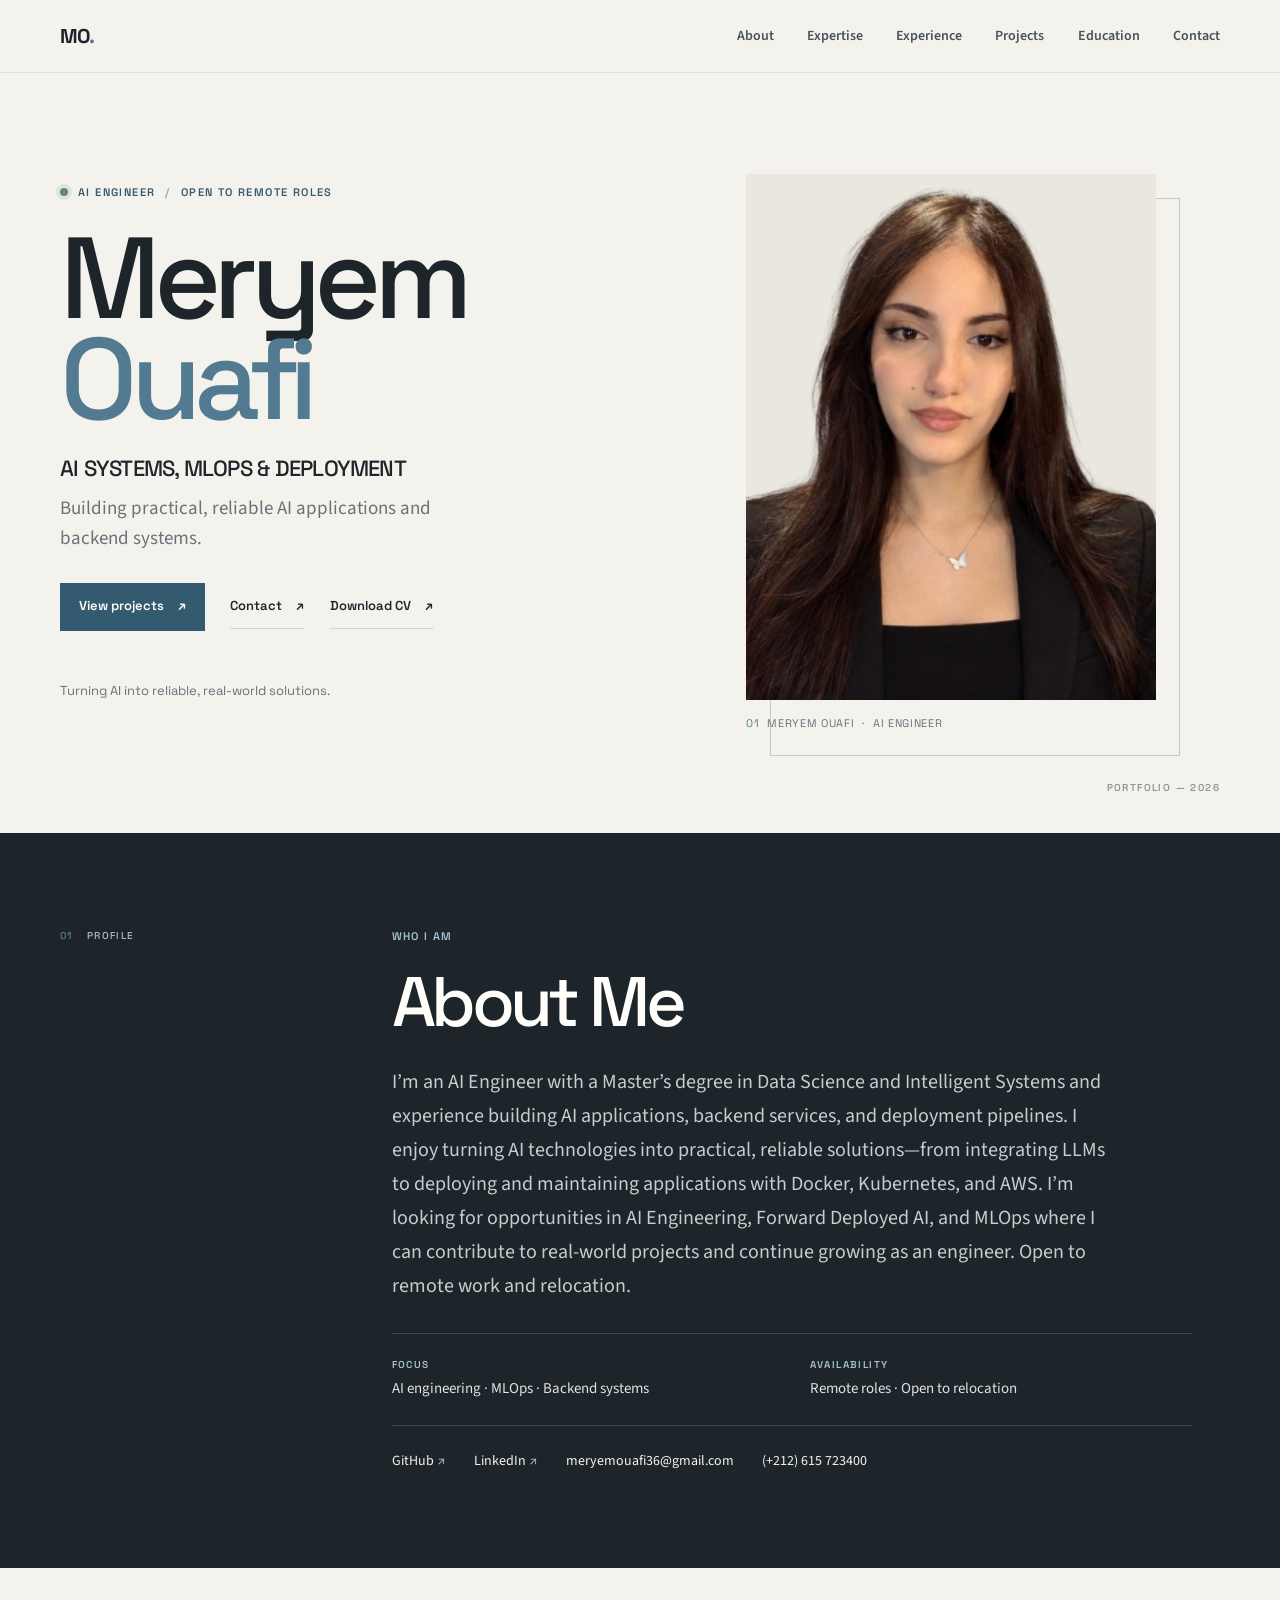
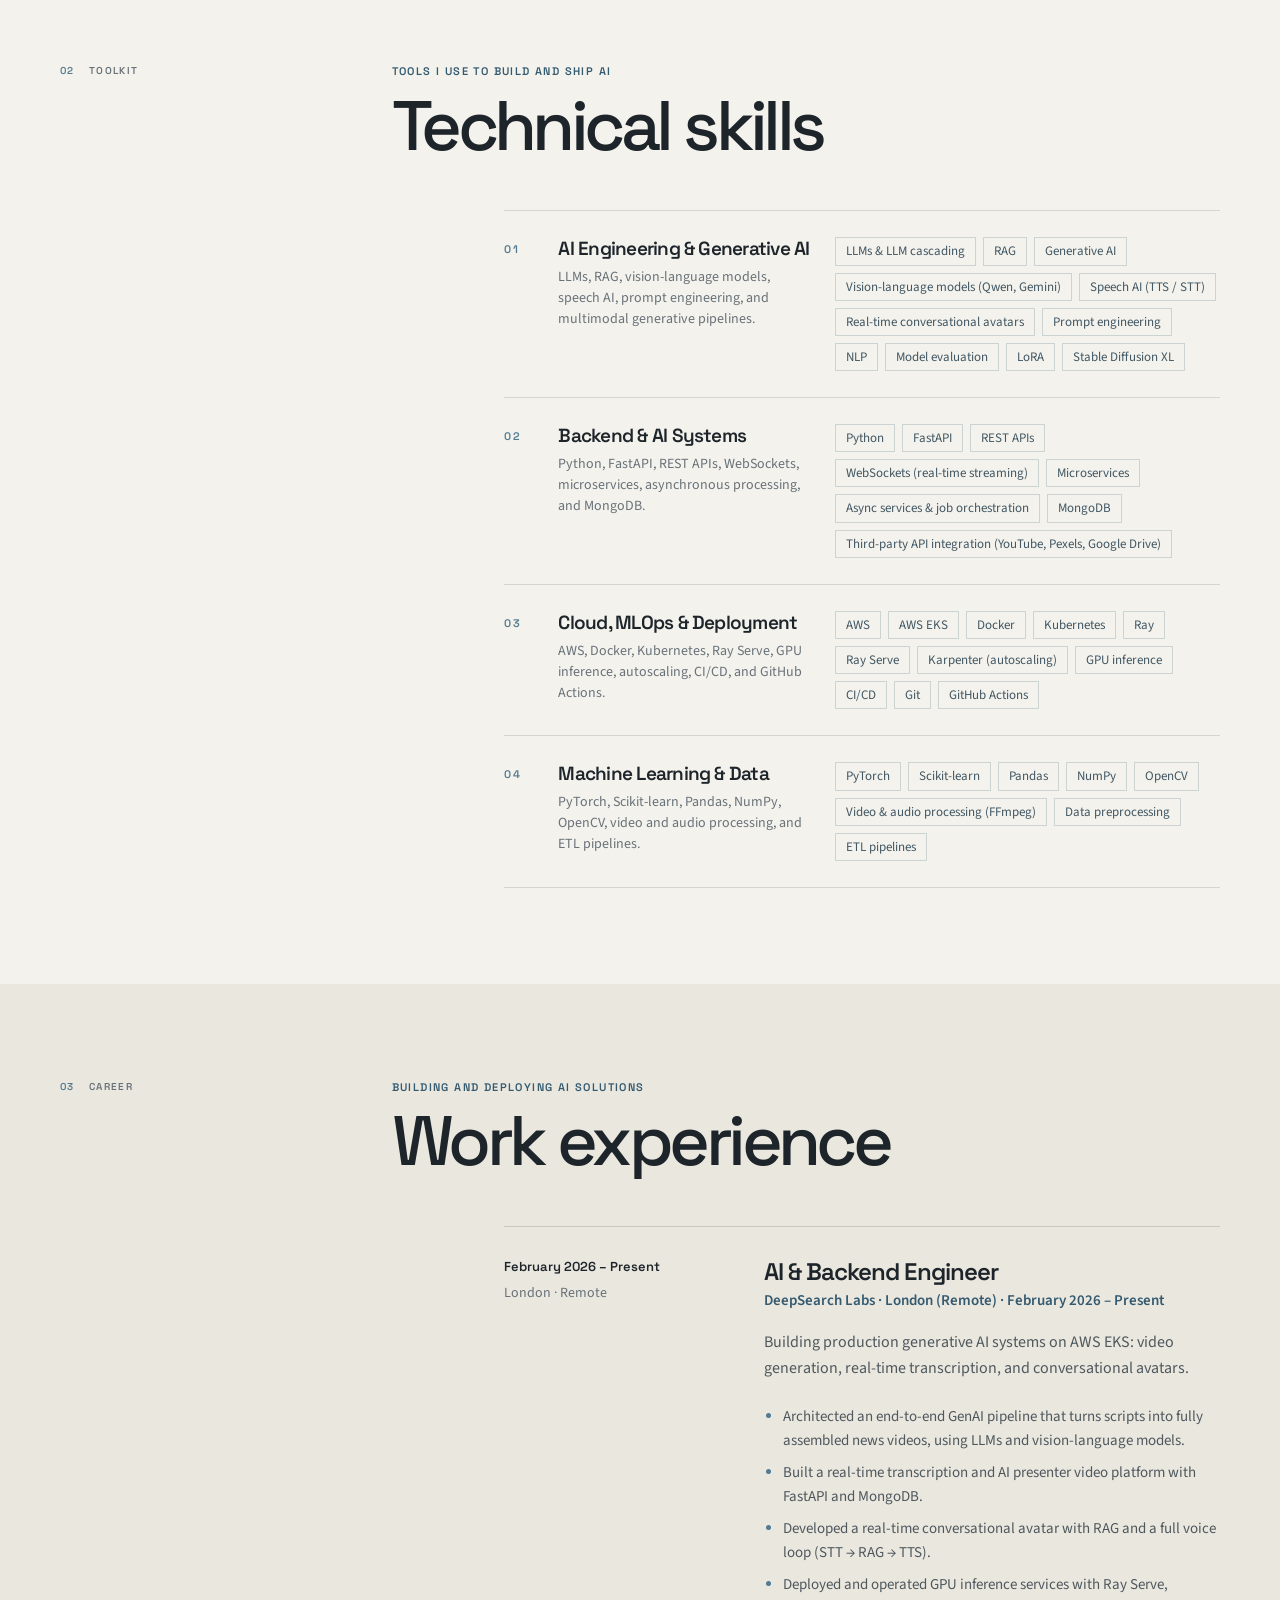
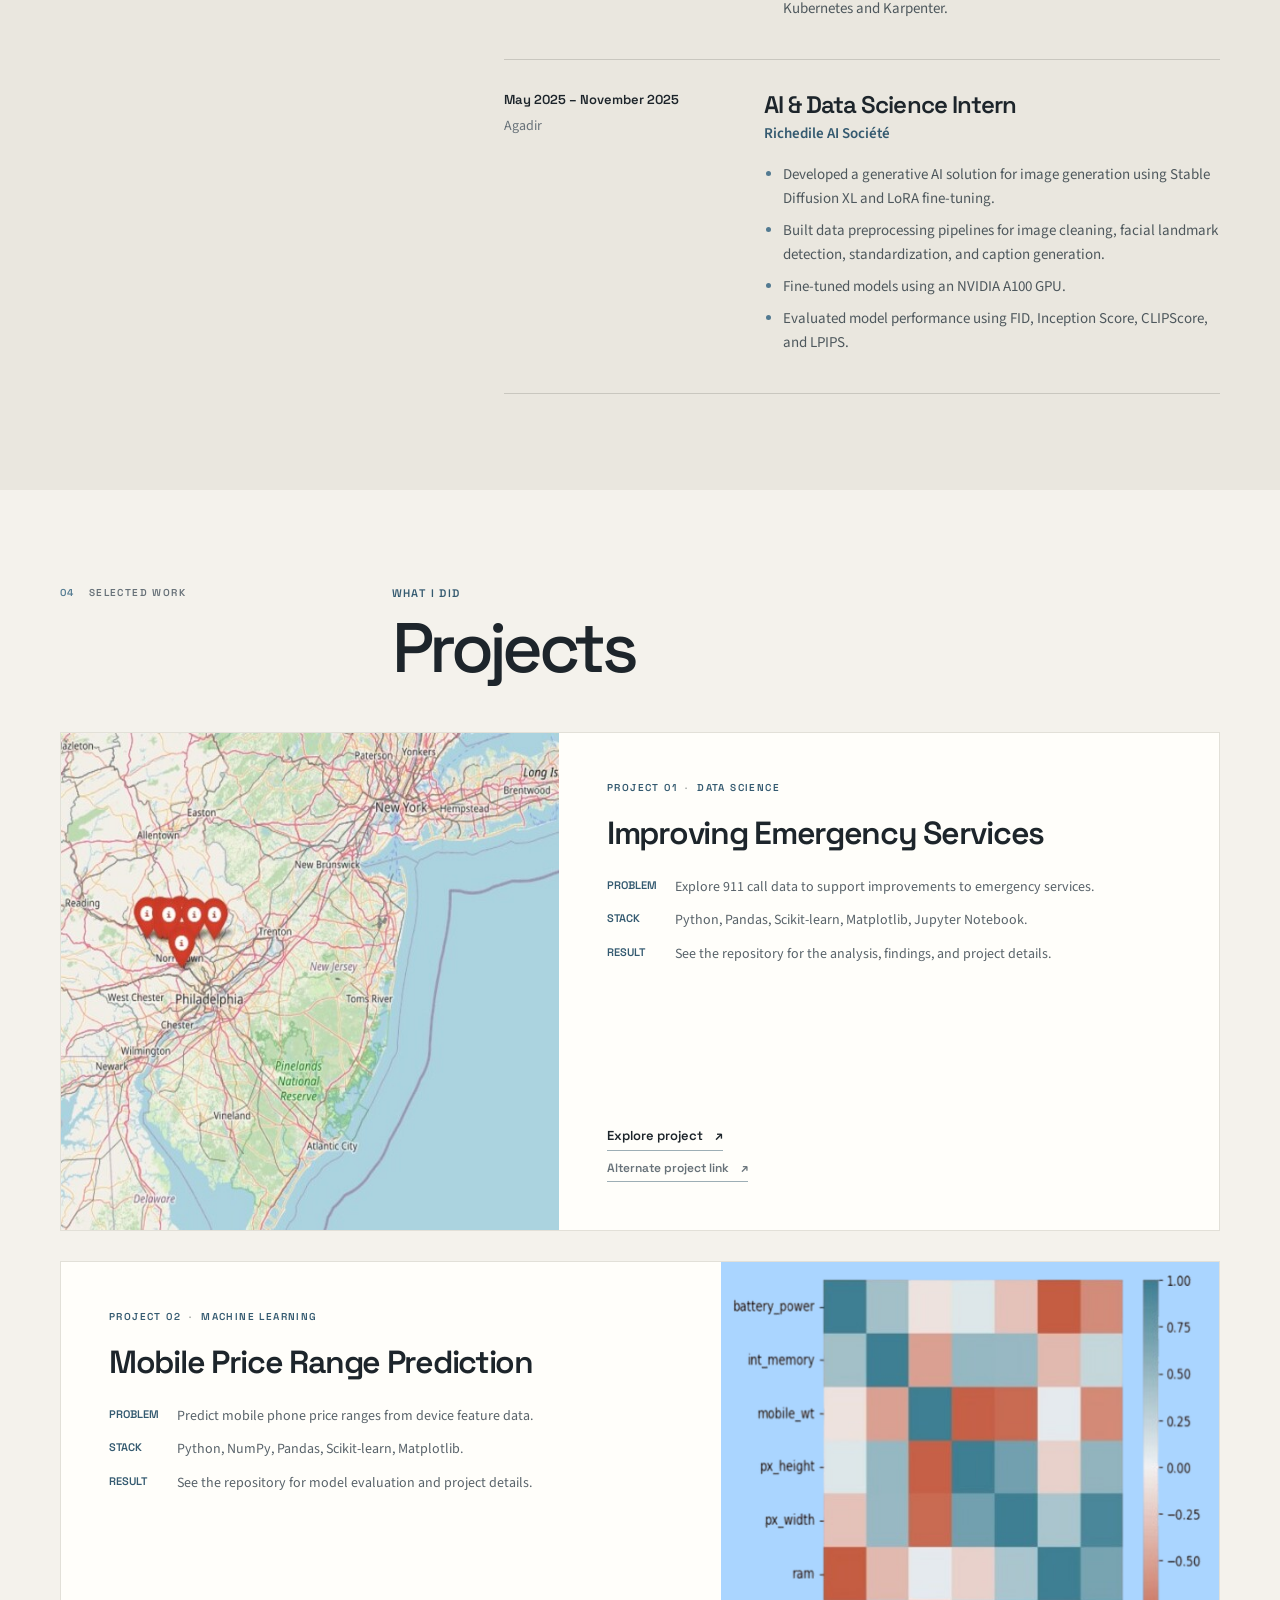
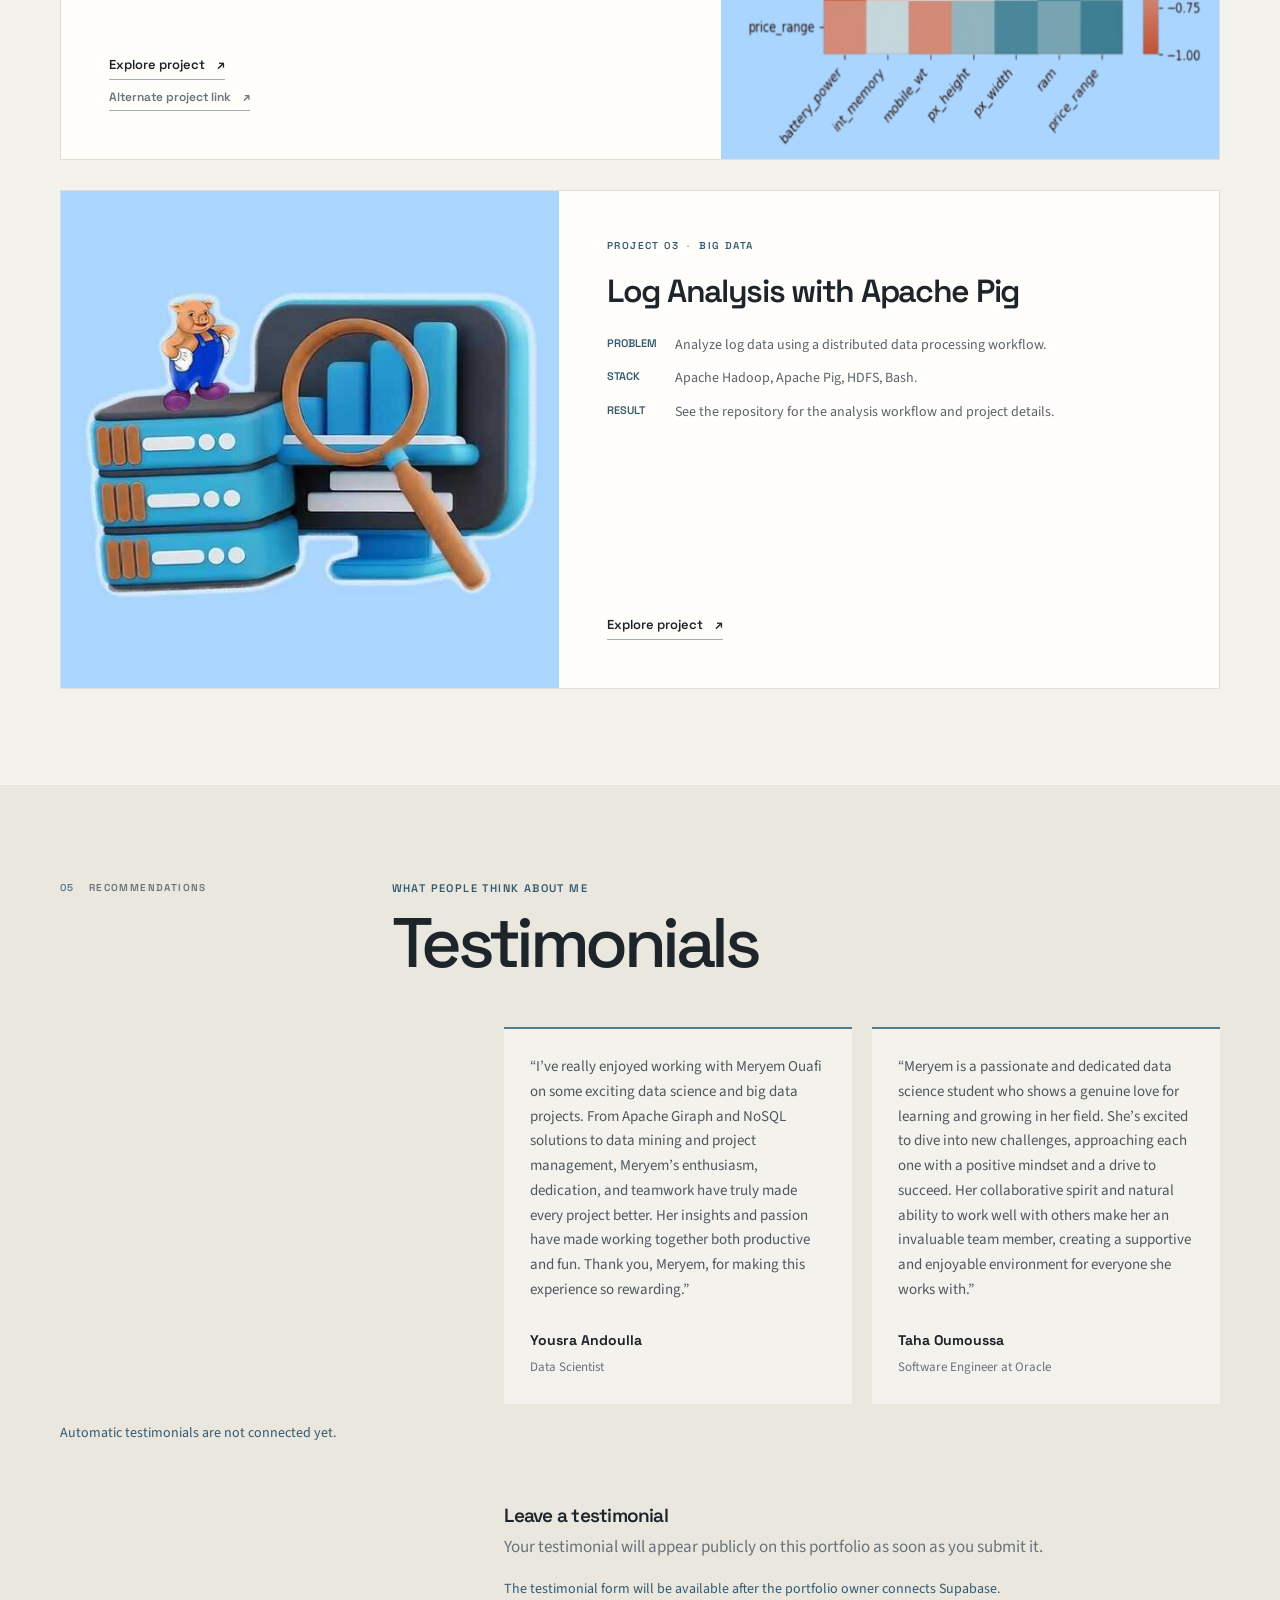
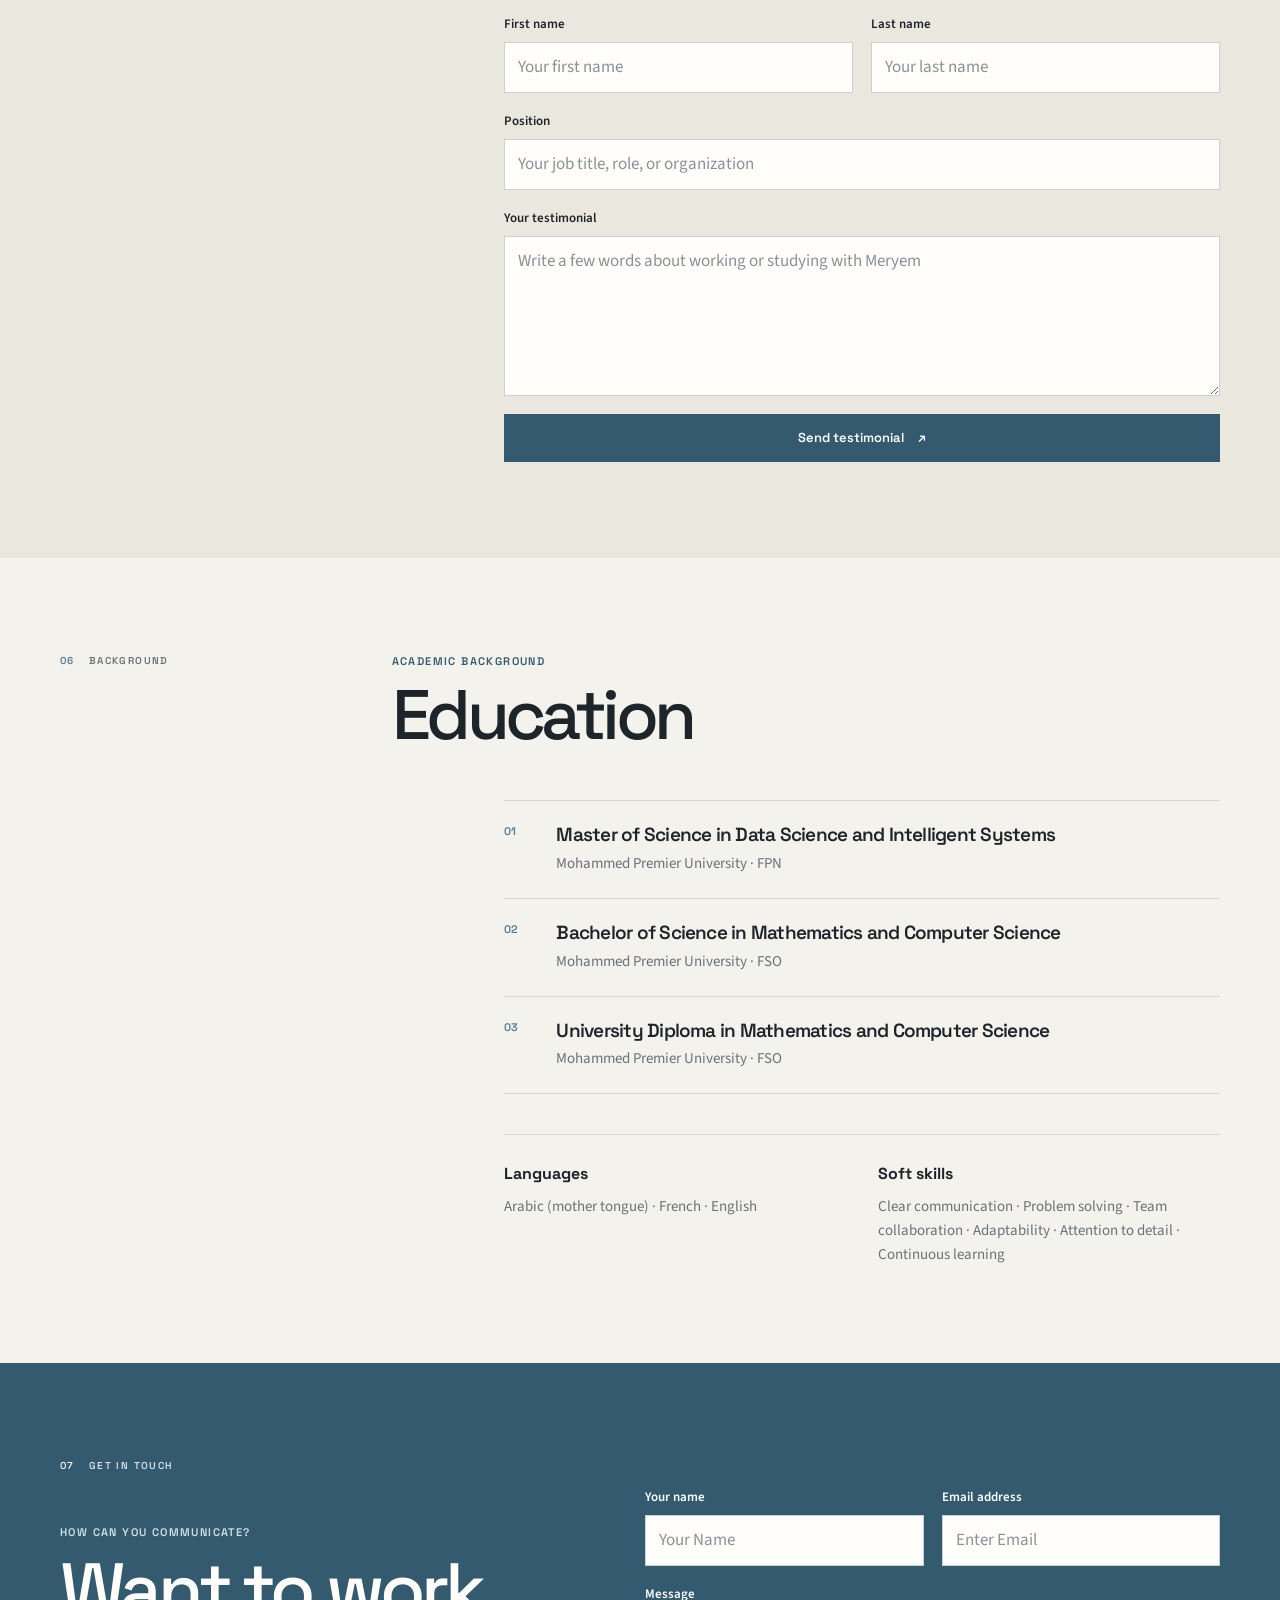
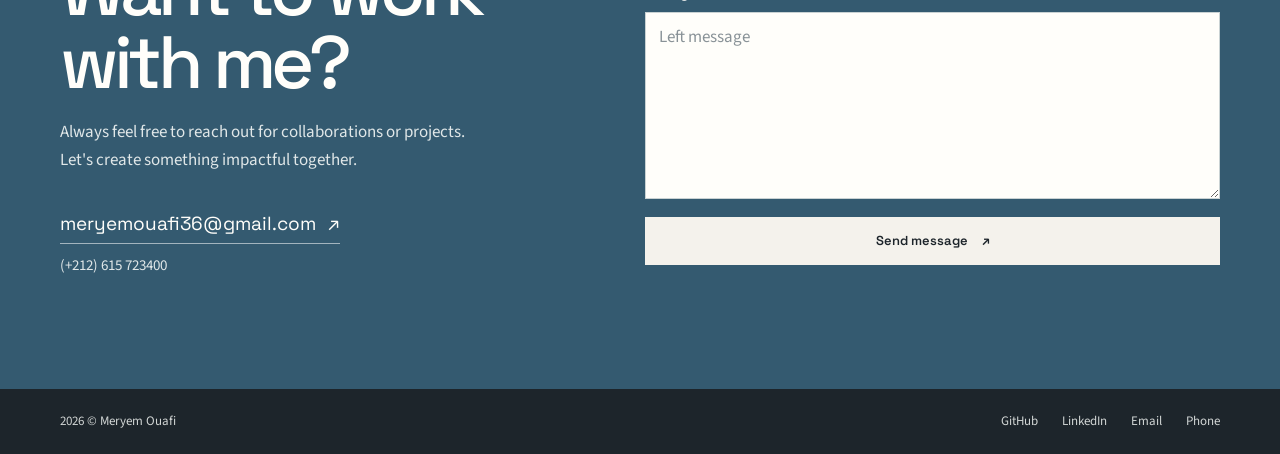
==== commit 016f875e: "v2" ====
--- a/index.html
+++ b/index.html
@@ -1,512 +1,312 @@
-<!DOCTYPE html>
+<!doctype html>
 <html lang="en">
 <head>
-	<meta charset="utf-8">
-    <meta name="viewport" content="width=device-width, initial-scale=1, shrink-to-fit=no">
+    <meta charset="utf-8">
+    <meta name="viewport" content="width=device-width, initial-scale=1">
     <meta name="description" content="Meryem Ouafi is an AI Engineer specializing in AI systems, backend development, MLOps, and deployment. Open to remote opportunities and relocation.">
-
     <meta name="author" content="Meryem Ouafi">
+    <meta name="theme-color" content="#f4f2ec">
     <title>Meryem Ouafi | AI Engineer</title>
-    <!-- font icons -->
-    <link rel="stylesheet" href="assets/vendors/themify-icons/css/themify-icons.css">
-    <link href="https://fonts.googleapis.com/css2?family=Roboto:wght@400;700&display=swap" rel="stylesheet">
-
-    <link rel="stylesheet" href="https://cdnjs.cloudflare.com/ajax/libs/font-awesome/6.0.0-beta3/css/all.min.css">
-
-    <link href="https://fonts.googleapis.com/css2?family=Poppins:wght@600&family=Open+Sans:wght@400&display=swap" rel="stylesheet">
-
     <link rel="preconnect" href="https://fonts.googleapis.com">
-<link rel="preconnect" href="https://fonts.gstatic.com" crossorigin>
-<link href="https://fonts.googleapis.com/css2?family=Barlow+Semi+Condensed:ital,wght@0,100;0,200;0,300;0,400;0,500;0,600;0,700;0,800;0,900;1,100;1,200;1,300;1,400;1,500;1,600;1,700;1,800;1,900&family=Funnel+Sans:ital,wght@0,300..800;1,300..800&family=Libre+Franklin:ital,wght@0,100..900;1,100..900&family=Marcellus&family=Merriweather:ital,wght@0,300;0,400;0,700;0,900;1,300;1,400;1,700;1,900&family=Open+Sans:ital,wght@0,300..800;1,300..800&family=Roboto:ital,wght@0,100;0,300;0,400;0,500;0,700;0,900;1,100;1,300;1,400;1,500;1,700;1,900&display=swap" rel="stylesheet">
-    <!-- Bootstrap + Meyawo main styles -->
-	<link rel="stylesheet" href="assets/css/meyawo.css">
-    <link rel="stylesheet" href="assets/css/testimonials.css">
+    <link rel="preconnect" href="https://fonts.gstatic.com" crossorigin>
+    <link href="https://fonts.googleapis.com/css2?family=Source+Sans+3:wght@400;500;600;700&family=Space+Grotesk:wght@400;500;600;700&display=swap" rel="stylesheet">
+    <link rel="stylesheet" href="assets/css/meyawo.css">
 </head>
-<body data-spy="scroll" data-target=".navbar" data-offset="40" id="home">
-
-    <!-- Page Navbar -->
-   <!----> <nav class="custom-navbar" data-spy="affix" data-offset-top="20">
-        <div class="container">
-            <a class="logo" href="#">MERYEM</a>         
-            <ul class="nav">
-                <li class="item">
-                    <a class="link" href="#home">Home</a>
-                </li>
-                <li class="item"> 
-                    <a class="link" href="#about">About</a>
-                </li>
-                <li class="item">
-                   <a class="link" href="#service">Skills</a>
-                </li>
-                <li class="item">
-                   <a class="link" href="#experience">Experience</a>
-                </li>
-                <li class="item">
-                   <a class="link" href="#portfolio">Projects</a>
-                </li>
-                <li class="item">
-                   <a class="link" href="#testimonial">Testimonials</a>
-                </li>
-                <li class="item">
-                   <a class="link" href="#education">Education</a>
-                </li>
-                <li class="item">
-                    <a class="link" href="#contact">Contact</a>
-                </li>
-                
+<body id="home">
+    <a class="skip-link" href="#main">Skip to content</a>
+    <nav class="site-nav" aria-label="Main navigation">
+        <div class="nav-inner">
+            <a class="wordmark" href="#home" aria-label="Meryem Ouafi, home">MO<span>.</span></a>
+            <button class="nav-toggle" id="nav-toggle" type="button" aria-expanded="false" aria-controls="nav-links" aria-label="Open navigation">
+                <span></span><span></span>
+            </button>
+            <ul class="nav-links" id="nav-links">
+                <li><a href="#about">About</a></li>
+                <li><a href="#service">Expertise</a></li>
+                <li><a href="#experience">Experience</a></li>
+                <li><a href="#portfolio">Projects</a></li>
+                <li><a href="#education">Education</a></li>
+                <li><a href="#contact">Contact</a></li>
             </ul>
-            <a href="javascript:void(0)" id="nav-toggle" class="hamburger hamburger--elastic">
-                <div class="hamburger-box">
-                  <div class="hamburger-inner"></div>
-                </div>
-            </a>
-        </div>          
-    </nav><!-- End of Page Navbar -->
-
-    <header id="home" class="header">
-        <div class="overlay"></div>
-        <div class="header-content container">
-           
-            <div class="header-text">
-                <div class="aa">
-                    <h1 class="header-title">
-                        <span class="up">Hello!</span>
-                        <span class="down">I'M MERYEM OUAFI</span>
-                    </h1>
-                    <p class="header-subtitle">AI ENGINEER | AI SYSTEMS, MLOPS &amp; DEPLOYMENT</p>
-                    <p class="header-tagline">Building practical, reliable AI applications and backend systems</p>
-                   
-                    <a href="assets/imgs/meryem-ouafi-eng.pdf" class="btn-rounded btn btn-outline-primary mt-4 download-cv" target="_blank" rel="noopener noreferrer" download>DOWNLOAD CV</a>
-                </div>
-            </div>
-            <div class="header-image">
-                <div class="aaa">
-                    <p class="header-quote">
-  <i class="fas fa-quote-left quote-icon" aria-hidden="true"></i> 
-  Turning AI into reliable, real-world solutions
-  <i class="fas fa-quote-right quote-icon" aria-hidden="true"></i>
-</p>
-
-                <img src="assets/imgs/MY%20PIC.png" alt="Portrait of Meryem Ouafi">
-            </div>
-            </div>
-           
         </div>
-    </header>
-    
-
-    <!-- about section -->
-     <section class="section pt-0" id="about">
-        <!-- container -->
-        <div class="container text-center">
-            <!-- about wrapper -->
-            <div class="about">
-                
-                <div class="about-img-holder">
-                    <img src="assets/imgs/design%20sans%20titre/gif.gif" class="about-img" alt="Animated AI illustration">
-                    <div class="image-line"></div>
-                </div>
-                <div class="qq text-center">
-                    <div class="section-subtitle-container" >
-                        <p class="section-subtitle">Who Am I ?</p>
-                    </div>
-                  
-                    <h2 class="section-title mb-3" class="qq" >About Me</h2>
-                    
-                    <p>I’m an AI Engineer with a Master’s degree in Data Science and Intelligent Systems and experience building AI applications, backend services, and deployment pipelines. I enjoy turning AI technologies into practical, reliable solutions—from integrating LLMs to deploying and maintaining applications with Docker, Kubernetes, and AWS. I’m looking for opportunities in AI Engineering, Forward Deployed AI, and MLOps where I can contribute to real-world projects and continue growing as an engineer. Open to remote work and relocation.</p>
-                    <div class="social-links mt-4"> 
-                        <button class="btn-rounded" onclick="window.open('https://github.com/mereymouafi', '_blank')" title="GitHub">
-                          <i class="fab fa-github"></i> GitHub
-                        </button>
-                      
-                        <button class="btn-rounded" onclick="window.open('https://www.linkedin.com/in/meryem-ouafi-557041269/', '_blank')" title="LinkedIn">
-                          <i class="fab fa-linkedin"></i> LinkedIn
-                        </button>
-                      </div>
-                      
-                      <div class="contact-info mt-4">
-                        <p><i class="fas fa-envelope"></i> <a href="mailto:meryemouafi36@gmail.com" aria-label="Email">meryemouafi36@gmail.com</a></p>
-                        <p class="phone-number"><i class="fa-solid fa-phone"></i> <a href="tel:+212615723400" aria-label="Phone">(+212) 615 723400</a></p>
-                      </div>
-                      
-                   
-                </div>              
-            </div><!-- end of about wrapper -->
-        </div><!-- end of container -->
-        
-    </section> <!-- end of about section -->
-<!-- Service Section -->
- <!-- Elegant Divider between About and Services sections -->
-
-<section class="section" id="service">
-    <div class="container text-center">
-        <div class="section-subtitle-container  ">
-            <p class="section-subtitle">Tools I use to build and ship AI</p>
-          </div>
-        
-        <h2 class="section-title mb-6">Technical Skills</h2>
-        <!-- Row for Service Cards -->
-        <div class="row">
-            <!-- Service Card 1 -->
-            <div class="col-md-6 col-lg-3">
-                <div class="service-card">
-                    <div class="body">
-                        <img src="assets/imgs/artificial-intelligence.png" alt="" class="icon">
-                        <h6 class="title">AI Engineering &amp; Generative AI</h6>
-                        <p class="subtitle">LLMs, RAG, Generative AI, prompt engineering, NLP, model evaluation, and LoRA fine-tuning.</p>
-                    </div>
-                </div>
-            </div>
-            <!-- Service Card 2 -->
-            <div class="col-md-6 col-lg-3">
-                <div class="service-card">
-                    <div class="body">
-                        <img src="assets/imgs/coding.png" alt="" class="icon">
-                        <h6 class="title">Backend &amp; AI Systems</h6>
-                        <p class="subtitle">Python, FastAPI, REST APIs, WebSockets, asynchronous processing, and MongoDB.</p>
-                    </div>
-                </div>
-            </div>
-            <!-- Service Card 3 -->
-            <div class="col-md-6 col-lg-3">
-                <div class="service-card">
-                    <div class="body">
-                        <img src="assets/imgs/monitor.png" alt="" class="icon">
-                        <h6 class="title">Cloud, MLOps &amp; Deployment</h6>
-                        <p class="subtitle">AWS, Docker, Kubernetes, Ray, CI/CD, Git, and GitHub Actions.</p>
-  </div>
-                </div>
-            </div>
-            <!-- Service Card 4 -->
-            <div class="col-md-6 col-lg-3">
-                <div class="service-card">
-                    <div class="body">
-                        <img src="assets/imgs/data-mining.png" alt="" class="icon">
-                        <h6 class="title">Machine Learning &amp; Data</h6>
-                        <p class="subtitle">PyTorch, Scikit-learn, Pandas, NumPy, OpenCV, data preprocessing, and ETL pipelines.</p>
-                    </div>
-                </div>
-            </div>
-        </div> <!-- End of Row -->
-
-    </div>
-</section> <!-- End of Service Section -->
-
-<section class="section" id="experience">
-    <div class="container">
-        <div class="section-subtitle-container text-center">
-            <p class="section-subtitle">Building and deploying AI solutions</p>
+    </nav>
+
+    <main id="main">
+        <header class="hero">
+            <div class="hero-inner page-width">
+                <div class="hero-copy">
+                    <p class="eyebrow"><span class="status-dot"></span> AI ENGINEER <span class="eyebrow-divider">/</span> OPEN TO REMOTE ROLES</p>
+                    <h1>Meryem<br><span>Ouafi</span></h1>
+                    <p class="hero-role">AI systems, MLOps &amp; deployment</p>
+                    <p class="hero-intro">Building practical, reliable AI applications and backend systems.</p>
+                    <div class="hero-actions">
+                        <a class="button button-primary" href="#portfolio">View projects <span aria-hidden="true">↗</span></a>
+                        <a class="button button-text" href="#contact">Contact <span aria-hidden="true">↗</span></a>
+                        <a class="button button-text" href="assets/imgs/meryem-ouafi-eng.pdf" target="_blank" rel="noopener noreferrer" download>Download CV <span aria-hidden="true">↗</span></a>
+                    </div>
+                    <p class="hero-note">Turning AI into reliable, real-world solutions.</p>
+                </div>
+                <figure class="hero-portrait">
+                    <img src="assets/imgs/MY%20PIC.png" alt="Portrait of Meryem Ouafi" fetchpriority="high">
+                    <figcaption><span>01</span> Meryem Ouafi <span>·</span> AI Engineer</figcaption>
+                </figure>
+                <div class="hero-index" aria-hidden="true">PORTFOLIO — 2026</div>
+            </div>
+        </header>
+
+        <section class="section about-section" id="about" aria-labelledby="about-title">
+            <div class="page-width about-grid">
+                <div class="section-marker"><span>01</span><span>PROFILE</span></div>
+                <div class="about-content">
+                    <p class="eyebrow">Who I am</p>
+                    <h2 class="section-title" id="about-title">About Me</h2>
+                    <p class="body-copy">I’m an AI Engineer with a Master’s degree in Data Science and Intelligent Systems and experience building AI applications, backend services, and deployment pipelines. I enjoy turning AI technologies into practical, reliable solutions—from integrating LLMs to deploying and maintaining applications with Docker, Kubernetes, and AWS. I’m looking for opportunities in AI Engineering, Forward Deployed AI, and MLOps where I can contribute to real-world projects and continue growing as an engineer. Open to remote work and relocation.</p>
+                    <div class="profile-facts" aria-label="Professional details">
+                        <div><span class="fact-label">FOCUS</span><span>AI engineering · MLOps · Backend systems</span></div>
+                        <div><span class="fact-label">AVAILABILITY</span><span>Remote roles · Open to relocation</span></div>
+                    </div>
+                    <div class="about-links">
+                        <a href="https://github.com/mereymouafi" target="_blank" rel="noopener noreferrer">GitHub <span aria-hidden="true">↗</span></a>
+                        <a href="https://www.linkedin.com/in/meryem-ouafi-557041269/" target="_blank" rel="noopener noreferrer">LinkedIn <span aria-hidden="true">↗</span></a>
+                        <a href="mailto:meryemouafi36@gmail.com">meryemouafi36@gmail.com</a>
+                        <a href="tel:+212615723400">(+212) 615 723400</a>
+                    </div>
+                </div>
+            </div>
+        </section>
+
+        <section class="section skills-section" id="service" aria-labelledby="skills-title">
+            <div class="page-width">
+                <div class="section-heading">
+                    <div class="section-marker"><span>02</span><span>TOOLKIT</span></div>
+                    <div>
+                        <p class="eyebrow">Tools I use to build and ship AI</p>
+                        <h2 class="section-title" id="skills-title">Technical skills</h2>
+                    </div>
+                </div>
+                <div class="skills-list">
+                    <article class="skill-group">
+                        <span class="skill-number">01</span>
+                        <div><h3>AI Engineering &amp; Generative AI</h3><p>LLMs, RAG, vision-language models, speech AI, prompt engineering, and multimodal generative pipelines.</p></div>
+                        <ul class="tag-list" aria-label="AI Engineering tools">
+                            <li>LLMs &amp; LLM cascading</li><li>RAG</li><li>Generative AI</li><li>Vision-language models (Qwen, Gemini)</li><li>Speech AI (TTS / STT)</li><li>Real-time conversational avatars</li><li>Prompt engineering</li><li>NLP</li><li>Model evaluation</li><li>LoRA</li><li>Stable Diffusion XL</li>
+                        </ul>
+                    </article>
+                    <article class="skill-group">
+                        <span class="skill-number">02</span>
+                        <div><h3>Backend &amp; AI Systems</h3><p>Python, FastAPI, REST APIs, WebSockets, microservices, asynchronous processing, and MongoDB.</p></div>
+                        <ul class="tag-list" aria-label="Backend tools">
+                            <li>Python</li><li>FastAPI</li><li>REST APIs</li><li>WebSockets (real-time streaming)</li><li>Microservices</li><li>Async services &amp; job orchestration</li><li>MongoDB</li><li>Third-party API integration (YouTube, Pexels, Google Drive)</li>
+                        </ul>
+                    </article>
+                    <article class="skill-group">
+                        <span class="skill-number">03</span>
+                        <div><h3>Cloud, MLOps &amp; Deployment</h3><p>AWS, Docker, Kubernetes, Ray Serve, GPU inference, autoscaling, CI/CD, and GitHub Actions.</p></div>
+                        <ul class="tag-list" aria-label="Cloud and deployment tools">
+                            <li>AWS</li><li>AWS EKS</li><li>Docker</li><li>Kubernetes</li><li>Ray</li><li>Ray Serve</li><li>Karpenter (autoscaling)</li><li>GPU inference</li><li>CI/CD</li><li>Git</li><li>GitHub Actions</li>
+                        </ul>
+                    </article>
+                    <article class="skill-group">
+                        <span class="skill-number">04</span>
+                        <div><h3>Machine Learning &amp; Data</h3><p>PyTorch, Scikit-learn, Pandas, NumPy, OpenCV, video and audio processing, and ETL pipelines.</p></div>
+                        <ul class="tag-list" aria-label="Machine learning and data tools">
+                            <li>PyTorch</li><li>Scikit-learn</li><li>Pandas</li><li>NumPy</li><li>OpenCV</li><li>Video &amp; audio processing (FFmpeg)</li><li>Data preprocessing</li><li>ETL pipelines</li>
+                        </ul>
+                    </article>
+                </div>
+            </div>
+        </section>
+
+        <section class="section experience-section" id="experience" aria-labelledby="experience-title">
+            <div class="page-width">
+                <div class="section-heading">
+                    <div class="section-marker"><span>03</span><span>CAREER</span></div>
+                    <div>
+                        <p class="eyebrow">Building and deploying AI solutions</p>
+                        <h2 class="section-title" id="experience-title">Work experience</h2>
+                    </div>
+                </div>
+                <div class="experience-list">
+                    <article class="experience-entry">
+                        <div class="experience-meta"><p>February 2026 – Present</p><span>London · Remote</span></div>
+                        <div class="experience-detail">
+                            <h3>AI &amp; Backend Engineer</h3>
+                            <p class="experience-company">DeepSearch Labs · London (Remote) · February 2026 – Present</p>
+                            <p class="experience-intro">Building production generative AI systems on AWS EKS: video generation, real-time transcription, and conversational avatars.</p>
+                            <ul>
+                                <li>Architected an end-to-end GenAI pipeline that turns scripts into fully assembled news videos, using LLMs and vision-language models.</li>
+                                <li>Built a real-time transcription and AI presenter video platform with FastAPI and MongoDB.</li>
+                                <li>Developed a real-time conversational avatar with RAG and a full voice loop (STT → RAG → TTS).</li>
+                                <li>Deployed and operated GPU inference services with Ray Serve, Kubernetes and Karpenter.</li>
+                            </ul>
+                        </div>
+                    </article>
+                    <article class="experience-entry">
+                        <div class="experience-meta"><p>May 2025 – November 2025</p><span>Agadir</span></div>
+                        <div class="experience-detail">
+                            <h3>AI &amp; Data Science Intern</h3>
+                            <p class="experience-company">Richedile AI Société</p>
+                            <ul>
+                                <li>Developed a generative AI solution for image generation using Stable Diffusion XL and LoRA fine-tuning.</li>
+                                <li>Built data preprocessing pipelines for image cleaning, facial landmark detection, standardization, and caption generation.</li>
+                                <li>Fine-tuned models using an NVIDIA A100 GPU.</li>
+                                <li>Evaluated model performance using FID, Inception Score, CLIPScore, and LPIPS.</li>
+                            </ul>
+                        </div>
+                    </article>
+                </div>
+            </div>
+        </section>
+
+        <section class="section projects-section" id="portfolio" aria-labelledby="projects-title">
+            <div class="page-width">
+                <div class="section-heading">
+                    <div class="section-marker"><span>04</span><span>SELECTED WORK</span></div>
+                    <div>
+                        <p class="eyebrow">What I did</p>
+                        <h2 class="section-title" id="projects-title">Projects</h2>
+                    </div>
+                </div>
+                <div class="project-list">
+                    <article class="project-card">
+                        <a class="project-image" href="https://github.com/mereymouafi/Improving-Emergency-Services-Based-on-911-Call-Data" target="_blank" rel="noopener noreferrer" aria-label="View Improving Emergency Services project on GitHub">
+                            <img src="assets/imgs/911-100.jpg" alt="Visual for the emergency services call data project" loading="lazy">
+                        </a>
+                        <div class="project-content">
+                            <p class="project-index">PROJECT 01 <span>·</span> DATA SCIENCE</p>
+                            <h3>Improving Emergency Services</h3>
+                            <dl class="project-details">
+                                <div><dt>Problem</dt><dd>Explore 911 call data to support improvements to emergency services.</dd></div>
+                                <div><dt>Stack</dt><dd>Python, Pandas, Scikit-learn, Matplotlib, Jupyter Notebook.</dd></div>
+                                <div><dt>Result</dt><dd>See the repository for the analysis, findings, and project details.</dd></div>
+                            </dl>
+                            <a class="project-link" href="https://github.com/mereymouafi/Improving-Emergency-Services-Based-on-911-Call-Data" target="_blank" rel="noopener noreferrer">Explore project <span aria-hidden="true">↗</span></a>
+                            <a class="project-link project-link-secondary" href="https://github.com/mereymouafi/l-Am-lioration-des-Services-d-Urgence-Bas-e-sur-les-Donn-es-des-Appels-au-911" target="_blank" rel="noopener noreferrer">Alternate project link <span aria-hidden="true">↗</span></a>
+                        </div>
+                    </article>
+                    <article class="project-card">
+                        <a class="project-image" href="https://github.com/mereymouafi/Mobile-Price-Range-Prediction" target="_blank" rel="noopener noreferrer" aria-label="View Mobile Price Range Prediction project on GitHub">
+                            <img src="assets/imgs/mobile.png" alt="Mobile device illustration for the price range prediction project" loading="lazy">
+                        </a>
+                        <div class="project-content">
+                            <p class="project-index">PROJECT 02 <span>·</span> MACHINE LEARNING</p>
+                            <h3>Mobile Price Range Prediction</h3>
+                            <dl class="project-details">
+                                <div><dt>Problem</dt><dd>Predict mobile phone price ranges from device feature data.</dd></div>
+                                <div><dt>Stack</dt><dd>Python, NumPy, Pandas, Scikit-learn, Matplotlib.</dd></div>
+                                <div><dt>Result</dt><dd>See the repository for model evaluation and project details.</dd></div>
+                            </dl>
+                            <a class="project-link" href="https://github.com/mereymouafi/Mobile-Price-Range-Prediction" target="_blank" rel="noopener noreferrer">Explore project <span aria-hidden="true">↗</span></a>
+                            <a class="project-link project-link-secondary" href="https://github.com/mereymouafi/-MOBILE-PRICE-RANGE-PREDICTION" target="_blank" rel="noopener noreferrer">Alternate project link <span aria-hidden="true">↗</span></a>
+                        </div>
+                    </article>
+                    <article class="project-card">
+                        <a class="project-image" href="https://github.com/mereymouafi/Log-Analysis-with-Apache-Pig" target="_blank" rel="noopener noreferrer" aria-label="View Log Analysis with Apache Pig project on GitHub">
+                            <img src="assets/imgs/pig_apache_100.jpg" alt="Apache Pig project graphic" loading="lazy">
+                        </a>
+                        <div class="project-content">
+                            <p class="project-index">PROJECT 03 <span>·</span> BIG DATA</p>
+                            <h3>Log Analysis with Apache Pig</h3>
+                            <dl class="project-details">
+                                <div><dt>Problem</dt><dd>Analyze log data using a distributed data processing workflow.</dd></div>
+                                <div><dt>Stack</dt><dd>Apache Hadoop, Apache Pig, HDFS, Bash.</dd></div>
+                                <div><dt>Result</dt><dd>See the repository for the analysis workflow and project details.</dd></div>
+                            </dl>
+                            <a class="project-link" href="https://github.com/mereymouafi/Log-Analysis-with-Apache-Pig" target="_blank" rel="noopener noreferrer">Explore project <span aria-hidden="true">↗</span></a>
+                        </div>
+                    </article>
+                </div>
+            </div>
+        </section>
+
+        <section class="section testimonials-section" id="testimonial" aria-labelledby="testimonials-title">
+            <div class="page-width">
+                <div class="section-heading">
+                    <div class="section-marker"><span>05</span><span>RECOMMENDATIONS</span></div>
+                    <div>
+                        <p class="eyebrow">What people think about me</p>
+                        <h2 class="section-title" id="testimonials-title">Testimonials</h2>
+                    </div>
+                </div>
+                <div class="testimonial-grid">
+                    <article class="testimonial-card">
+                        <blockquote>“I’ve really enjoyed working with Meryem Ouafi on some exciting data science and big data projects. From Apache Giraph and NoSQL solutions to data mining and project management, Meryem’s enthusiasm, dedication, and teamwork have truly made every project better. Her insights and passion have made working together both productive and fun. Thank you, Meryem, for making this experience so rewarding.”</blockquote>
+                        <a href="https://www.linkedin.com/in/yousra-andoulla-9667632ba/" target="_blank" rel="noopener noreferrer"><strong>Yousra Andoulla</strong></a>
+                        <p>Data Scientist</p>
+                    </article>
+                    <article class="testimonial-card">
+                        <blockquote>“Meryem is a passionate and dedicated data science student who shows a genuine love for learning and growing in her field. She’s excited to dive into new challenges, approaching each one with a positive mindset and a drive to succeed. Her collaborative spirit and natural ability to work well with others make her an invaluable team member, creating a supportive and enjoyable environment for everyone she works with.”</blockquote>
+                        <a href="https://www.linkedin.com/in/taha-oumoussa/" target="_blank" rel="noopener noreferrer"><strong>Taha Oumoussa</strong></a>
+                        <p>Software Engineer at Oracle</p>
+                    </article>
+                </div>
+                <div id="submitted-testimonials" class="submitted-testimonials" aria-live="polite"></div>
+                <p id="testimonial-list-status" class="form-status" role="status" aria-live="polite"></p>
+                <div class="testimonial-form-wrap">
+                    <h3>Leave a testimonial</h3>
+                    <p>Your testimonial will appear publicly on this portfolio as soon as you submit it.</p>
+                    <p id="testimonial-form-status" class="form-status" role="status" aria-live="polite"></p>
+                    <form id="testimonial-form" class="form-grid">
+                        <div class="form-field"><label for="testimonial-first-name">First name</label><input type="text" id="testimonial-first-name" name="first_name" placeholder="Your first name" autocomplete="given-name" maxlength="80" required></div>
+                        <div class="form-field"><label for="testimonial-last-name">Last name</label><input type="text" id="testimonial-last-name" name="last_name" placeholder="Your last name" autocomplete="family-name" maxlength="80" required></div>
+                        <div class="form-field form-field-wide"><label for="testimonial-position">Position</label><input type="text" id="testimonial-position" name="position" placeholder="Your job title, role, or organization" maxlength="120" required></div>
+                        <div class="form-field form-field-wide"><label for="testimonial-comment">Your testimonial</label><textarea id="testimonial-comment" name="testimonial" rows="5" placeholder="Write a few words about working or studying with Meryem" maxlength="1500" required></textarea></div>
+                        <div class="form-field-wide"><button id="testimonial-submit" class="button button-primary" type="submit">Send testimonial <span aria-hidden="true">↗</span></button></div>
+                    </form>
+                </div>
+            </div>
+        </section>
+
+        <section class="section education-section" id="education" aria-labelledby="education-title">
+            <div class="page-width">
+                <div class="section-heading">
+                    <div class="section-marker"><span>06</span><span>BACKGROUND</span></div>
+                    <div><p class="eyebrow">Academic background</p><h2 class="section-title" id="education-title">Education</h2></div>
+                </div>
+                <div class="education-list">
+                    <article><span>01</span><div><h3>Master of Science in Data Science and Intelligent Systems</h3><p>Mohammed Premier University · FPN</p></div></article>
+                    <article><span>02</span><div><h3>Bachelor of Science in Mathematics and Computer Science</h3><p>Mohammed Premier University · FSO</p></div></article>
+                    <article><span>03</span><div><h3>University Diploma in Mathematics and Computer Science</h3><p>Mohammed Premier University · FSO</p></div></article>
+                </div>
+                <div class="profile-details">
+                    <div><h3>Languages</h3><p>Arabic (mother tongue) · French · English</p></div>
+                    <div><h3>Soft skills</h3><p>Clear communication · Problem solving · Team collaboration · Adaptability · Attention to detail · Continuous learning</p></div>
+                </div>
+            </div>
+        </section>
+
+        <section class="contact-section" id="contact" aria-labelledby="contact-title">
+            <div class="page-width contact-grid">
+                <div>
+                    <div class="section-marker"><span>07</span><span>GET IN TOUCH</span></div>
+                    <p class="eyebrow">How can you communicate?</p>
+                    <h2 class="section-title" id="contact-title">Want to work<br>with me?</h2>
+                    <p class="contact-intro">Always feel free to reach out for collaborations or projects. Let's create something impactful together.</p>
+                    <a class="contact-email" href="mailto:meryemouafi36@gmail.com">meryemouafi36@gmail.com <span aria-hidden="true">↗</span></a>
+                    <p class="contact-phone"><a href="tel:+212615723400">(+212) 615 723400</a></p>
+                </div>
+                <form action="https://formspree.io/f/mkgnrzyb" method="POST" class="form-grid contact-form">
+                    <div class="form-field"><label for="contact-name">Your name</label><input id="contact-name" type="text" name="name" autocomplete="name" placeholder="Your Name" required></div>
+                    <div class="form-field"><label for="contact-email">Email address</label><input id="contact-email" type="email" name="email" autocomplete="email" placeholder="Enter Email" required></div>
+                    <div class="form-field form-field-wide"><label for="comment">Message</label><textarea name="message" id="comment" rows="6" placeholder="Left message"></textarea></div>
+                    <div class="form-field-wide"><button class="button button-light" type="submit">Send message <span aria-hidden="true">↗</span></button></div>
+                </form>
+            </div>
+        </section>
+    </main>
+
+    <footer class="site-footer">
+        <div class="page-width footer-inner">
+            <p><span id="current-year"></span> © Meryem Ouafi</p>
+            <div class="footer-links">
+                <a href="https://github.com/mereymouafi" target="_blank" rel="noopener noreferrer">GitHub</a>
+                <a href="https://www.linkedin.com/in/meryem-ouafi-557041269/" target="_blank" rel="noopener noreferrer">LinkedIn</a>
+                <a href="mailto:meryemouafi36@gmail.com">Email</a>
+                <a href="tel:+212615723400">Phone</a>
+            </div>
         </div>
-        <h2 class="section-title mb-6 text-center">Work Experience</h2>
-        <article class="experience-card">
-            <div class="experience-heading">
-                <div>
-                    <h3>AI &amp; Backend Engineer</h3>
-                    <p class="experience-company">DeepSearch Labs · London, Remote</p>
-                </div>
-                <p class="experience-date">February 2026 – Present</p>
-            </div>
-            <ul>
-                <li>Develop AI-powered applications and backend services using Python, FastAPI, and MongoDB.</li>
-                <li>Integrate LLMs, transcription, and conversational AI capabilities into application workflows.</li>
-                <li>Build asynchronous services and real-time communication systems using WebSockets.</li>
-                <li>Deploy and maintain AI applications using Docker, Kubernetes, AWS, and Ray.</li>
-                <li>Troubleshoot performance issues, model failures, and resource constraints to improve system reliability.</li>
-            </ul>
-        </article>
-        <article class="experience-card">
-            <div class="experience-heading">
-                <div>
-                    <h3>AI &amp; Data Science Intern</h3>
-                    <p class="experience-company">Richedile AI Société · Agadir</p>
-                </div>
-                <p class="experience-date">May 2025 – November 2025</p>
-            </div>
-            <ul>
-                <li>Developed a generative AI solution for image generation using Stable Diffusion XL and LoRA fine-tuning.</li>
-                <li>Built data preprocessing pipelines for image cleaning, facial landmark detection, standardization, and caption generation.</li>
-                <li>Fine-tuned models using an NVIDIA A100 GPU.</li>
-                <li>Evaluated model performance using FID, Inception Score, CLIPScore, and LPIPS.</li>
-            </ul>
-        </article>
-    </div>
-</section>
-
-<!-- portfolio section -->
-<section class="section" id="portfolio">
-    <div class="container text-center">
-        <div class="section-subtitle-container">
-            <p class="section-subtitle">What I Did ?</p> 
-        </div>
-        <h6 class="section-title mb-6">Projects</h6>
-        <!-- row -->
-        <div class="row">
-            <!-- Portfolio Card 1 -->
-            <div class="col-md-4">
-                <a href="https://github.com/mereymouafi/Improving-Emergency-Services-Based-on-911-Call-Data" class="portfolio-card" target="_blank">
-                    <img src="assets/imgs/911-100.jpg" class="portfolio-card-img" alt="911 project image">    
-                    <span class="portfolio-card-overlay">
-                        <span class="portfolio-card-caption">
-                            <h4>Improving Emergency Services</h4>
-                            <p>Technologies Used: Python, Pandas, Scikit-learn, Matplotlib, Jupyter Notebook.</p>
-                           
-                        </span>                         
-                    </span>                     
-                </a> <button class="more-button" onclick="window.open('https://github.com/mereymouafi/l-Am-lioration-des-Services-d-Urgence-Bas-e-sur-les-Donn-es-des-Appels-au-911', '_blank')">More</button>
-            </div>
-            <!-- Portfolio Card 2 -->
-            <div class="col-md-4">
-                <a href="https://github.com/mereymouafi/Mobile-Price-Range-Prediction" class="portfolio-card" target="_blank">
-                    <img class="portfolio-card-img" src="assets/imgs/mobile.png" alt="Mobile Price Prediction"> 
-                    <span class="portfolio-card-overlay">
-                        <span class="portfolio-card-caption">
-                            <h4>Mobile Price Range Prediction</h4>
-                            <p>Technologies Used: Python, NumPy, Pandas, Scikit-learn, Matplotlib.</p>
-                           
-                        </span>                         
-                    </span>                         
-                </a> <button class="more-button" onclick="window.open('https://github.com/mereymouafi/-MOBILE-PRICE-RANGE-PREDICTION', '_blank')">More</button>
-            </div>
-            <!-- Portfolio Card 3 -->
-            <div class="col-md-4">
-                <a href="https://github.com/mereymouafi/Log-Analysis-with-Apache-Pig" class="portfolio-card" target="_blank">
-                    <img class="portfolio-card-img" src="assets/imgs/pig_apache_100.jpg" alt="Log Analysis with Apache Pig">    
-                    <span class="portfolio-card-overlay">
-                        <span class="portfolio-card-caption">
-                            <h4>Log Analysis with Apache Pig</h4>
-                            <p>Technologies Used: Apache Hadoop, Apache Pig, HDFS, Bash</p>
-                           
-                        </span>                         
-                    </span>                     
-                </a> <button class="more-button" onclick="window.open('https://github.com/mereymouafi/Log-Analysis-with-Apache-Pig', '_blank')">More</button>
-            </div>
-        </div><!-- end of row -->
-    </div><!-- end of container -->
-</section> <!-- end of portfolio section -->
-
-        
-    <section class="section-sm bg-primary">
-        <div class="container">
-            <div class="row align-items-center">
-                <div class="col-sm-7 offset-md-1 mb-4 mb-md-0">
-                    <h6 class="title text-light">Want to work with me?</h6>
-                    <p class="m-0 text-light">Always feel free to reach out for collaborations or projects. Let's create something impactful together.</p>
-                </div>
-                <div class="col-sm-3 text-right">
-                    <a href="#contact" class="creative-button">Hire Me</a>
-                </div>
-            </div> <!-- end of row -->
-        </div> <!-- end of container -->
-    </section> <!-- end of section -->
-    
-   <!-- Testimonial Section -->
-<section class="section" id="testimonial">
-    <div class="container text-center">
-        <div class="section-subtitle-container">
-            <p class="section-subtitle">What People Think About Me?</p>
-        </div>
-        <h6 class="section-title mb-6">Testimonials</h6>
-
-        <!-- Testimonials Row -->
-        <div class="row">
-            <!-- Testimonial Card 1 -->
-            <div class="col-md-6">
-                <div class="testimonial-card">
-                    <div class="testimonial-card-img-holder">
-                        <img src="assets/imgs/yusra.jpg" class="testimonial-card-img" alt="Client image">                           
-                    </div>
-                    <div class="testimonial-card-body">
-                        <p class="testimonial-card-text">"I’ve really enjoyed working with Meryem Ouafi on some exciting data science and big data projects. From Apache Giraph and NoSQL solutions to data mining and project management, Meryem’s enthusiasm, dedication, and teamwork have truly made every project better. Her insights and passion have made working together both productive and fun. Thank you, Meryem, for making this experience so rewarding."</p>
-                       <a href="https://www.linkedin.com/in/yousra-andoulla-9667632ba/" target="_blank"><h6 class="testimonial-card-title">Yousra Andoulla
-                        </h6></a> 
-                        <p class="testimonial-card-position">Data Scientist </p>
-                    </div>
-                </div>
-            </div>
-            <!-- Testimonial Card 2 -->
-            <div class="col-md-6">
-                <div class="testimonial-card">
-                    <div class="testimonial-card-img-holder">
-                        <img src="assets/imgs/taha.jpg" class="testimonial-card-img" alt="Client image">                        
-                    </div>
-                    <div class="testimonial-card-body">
-                        <p class="testimonial-card-text">
-                            <span class="typed-text">"Meryem is a passionate and dedicated data science student who shows a genuine love for learning and growing in her field. She’s excited to dive into new challenges, approaching each one with a positive mindset and a drive to succeed. Her collaborative spirit and natural ability to work well with others make her an invaluable team member, creating a supportive and enjoyable environment for everyone she works with."</span>
-                        </p>
-                        <a href="https://www.linkedin.com/in/taha-oumoussa/" target="_blank"><h6 class="testimonial-card-title">Taha Oumoussa</h6></a>
-                        <p class="testimonial-card-position">Software Engineer at Oracle</p> 
-                    </div>
-                </div>
-            </div>
-        </div>
-
-        <div id="submitted-testimonials" class="row" aria-live="polite"></div>
-        <p id="testimonial-list-status" role="status" aria-live="polite"></p>
-
-        <div class="mt-5">
-            <h6 class="section-title mb-3">Leave a Testimonial</h6>
-            <p>Your testimonial will appear publicly on this portfolio as soon as you submit it.</p>
-            <p id="testimonial-form-status" role="status" aria-live="polite"></p>
-            <form id="testimonial-form" class="contact-form col-md-10 col-lg-8 m-auto">
-                <div class="form-row">
-                    <div class="form-group col-sm-6">
-                        <label for="testimonial-first-name">First name</label>
-                        <input type="text" id="testimonial-first-name" name="first_name" class="form-control" placeholder="Your first name" autocomplete="given-name" maxlength="80" required>
-                    </div>
-                    <div class="form-group col-sm-6">
-                        <label for="testimonial-last-name">Last name</label>
-                        <input type="text" id="testimonial-last-name" name="last_name" class="form-control" placeholder="Your last name" autocomplete="family-name" maxlength="80" required>
-                    </div>
-                    <div class="form-group col-sm-12">
-                        <label for="testimonial-position">Position</label>
-                        <input type="text" id="testimonial-position" name="position" class="form-control" placeholder="Your job title, role, or organization" maxlength="120" required>
-                    </div>
-                    <div class="form-group col-sm-12">
-                        <label for="testimonial-comment">Your testimonial</label>
-                        <textarea id="testimonial-comment" name="testimonial" rows="5" class="form-control" placeholder="Write a few words about working or studying with Meryem" maxlength="1500" required></textarea>
-                    </div>
-                    <div class="form-group col-sm-12 mt-3">
-                        <button id="testimonial-submit" type="submit" class="btn btn-outline-primary rounded">Send Testimonial</button>
-                    </div>
-                </div>
-            </form>
-        </div>
-    </div>
-</section>
-
-    
-    <!-- blog section -->
-    <section class="section" id="education">
-        <!-- container -->
-        <div class="container text-center">
-            <div class="section-subtitle-container">
-                <p class="section-subtitle">Academic background</p>
-              </div>
-         
-          
-            <h2 class="section-title mb-6">Education</h2>
-            <!-- blog-wrapper -->
-            <div class="blog-card">
-                <!-- <div class="blog-card-header">
-                    <img src="assets/imgs/img-1.jpg" class="blog-card-img" alt="Download free bootstrap 4 landing page, free boootstrap 4 templates, Download free bootstrap 4.1 landing page, free boootstrap 4.1.1 templates, meyawo Landing page">
-                </div> -->
-                <div class="blog-card-body">
-                    <h3 class="blog-card-title">Master of Science in Data Science and Intelligent Systems</h3>
-                    <p>Mohammed Premier University · FPN</p>
-                </div>
-            </div><!-- end of blog wrapper -->
-            <div class="blog-card">
-                <!-- <div class="blog-card-header">
-                    <img src="assets/imgs/img-1.jpg" class="blog-card-img" alt="Download free bootstrap 4 landing page, free boootstrap 4 templates, Download free bootstrap 4.1 landing page, free boootstrap 4.1.1 templates, meyawo Landing page">
-                </div> -->
-                <div class="blog-card-body">
-                    <h3 class="blog-card-title">Bachelor of Science in Mathematics and Computer Science</h3>
-                    <p>Mohammed Premier University · FSO</p>
-                </div>
-            </div>
-
-            <div class="blog-card">
-                <!-- <div class="blog-card-header">
-                    <img src="assets/imgs/img-1.jpg" class="blog-card-img" alt="Download free bootstrap 4 landing page, free boootstrap 4 templates, Download free bootstrap 4.1 landing page, free boootstrap 4.1.1 templates, meyawo Landing page">
-                </div> -->
-                <div class="blog-card-body">
-                    <h3 class="blog-card-title">University Diploma in Mathematics and Computer Science</h3>
-                    <p>Mohammed Premier University · FSO</p>
-                </div>
-            </div>
-
-
-
-            <!-- blog-wrapper -->
-           
-
-        </div><!-- end of container -->
-    </section><!-- end of education section -->
-
-    <section class="section" id="languages">
-        <div class="container">
-            <div class="profile-details">
-                <div>
-                    <h2>Languages</h2>
-                    <p>Arabic (mother tongue) · French · English</p>
-                </div>
-                <div>
-                    <h2>Soft Skills</h2>
-                    <p>Clear communication · Problem solving · Team collaboration · Adaptability · Attention to detail · Continuous learning</p>
-                </div>
-            </div>
-        </div>
-    </section>
-
-   <!-- contact section -->
-<section class="section" id="contact">
-    <div class="container text-center">
-        <div class="section-subtitle-container">
-            <p class="section-subtitle">How can you communicate?</p>
-          </div>
-     
-        
-        <h6 class="section-title mb-5">Contact Me</h6>
-        <!-- contact form -->
-        <form action="https://formspree.io/f/mkgnrzyb" method="POST" class="contact-form col-md-10 col-lg-8 m-auto">
-            <div class="form-row">
-                <div class="form-group col-sm-6">
-                    <input type="text" name="name" size="50" class="form-control" placeholder="Your Name" required>                 
-                </div>
-                <div class="form-group col-sm-6">
-                    <input type="email" name="email" class="form-control" placeholder="Enter Email" required>                 
-                </div>
-                <div class="form-group col-sm-12">
-                    <textarea name="message" id="comment" rows="6" class="form-control" placeholder="Left message"></textarea>
-                </div>
-                <div class="form-group col-sm-12 mt-3">
-                    <input type="submit" value="Send Message" class="btn btn-outline-primary rounded">                  
-                </div>
-            </div>  
-        </form><!-- end of contact form -->
-    </div><!-- end of container -->
-</section><!-- end of contact section -->
-
-    <!-- footer -->
-    <div class="container">
-        <footer class="footer">       
-            <p class="mb-0"><script>document.write(new Date().getFullYear())</script> &copy;MERYEM OUAFI</a></p>
-            <!-- <div class="social-links text-right m-auto ml-sm-auto">
-                <a href="javascript:void(0)" class="link"><i class="ti-l"></i></a>
-                <a href="javascript:void(0)" class="link"><i class="ti-twitter-alt"></i></a>
-                <a href="javascript:void(0)" class="link"><i class="ti-google"></i></a>
-                <a href="javascript:void(0)" class="link"><i class="ti-pinterest-alt"></i></a>
-                <a href="javascript:void(0)" class="link"><i class="ti-instagram"></i></a>
-                <a href="javascript:void(0)" class="link"><i class="ti-rss"></i></a>
-
-            </div> -->
-            <a href="https://github.com/mereymouafi" target="_blank" rel="noopener noreferrer" aria-label="GitHub">
-                <i class="fab fa-github"></i>
-            </a>
-           
-            <a href="https://www.linkedin.com/in/meryem-ouafi-557041269/" target="_blank" rel="noopener noreferrer" aria-label="LinkedIn"><i class="fab fa-linkedin"></i>
-            </a>
-           
-            <a href="mailto:meryemouafi36@gmail.com" aria-label="Email">
-                <i class="fas fa-envelope"></i>
-            </a>
-            <a href="tel:+212615723400" aria-label="Phone">
-                <i class="fas fa-phone-alt"></i>
-            </a>
-           
-        </footer>
-    </div> <!-- end of page footer -->
-	
-	<!-- core  -->
-    <script src="assets/vendors/jquery/jquery-3.4.1.js"></script>
-    <script src="assets/vendors/bootstrap/bootstrap.bundle.js"></script>
-
-    <!-- bootstrap 3 affix -->
-	<script src="assets/vendors/bootstrap/bootstrap.affix.js"></script>
-
-    <!-- Meyawo js -->
-    <script src="assets/js/meyawo.js"></script>
-    <script src="assets/js/testimonials.js"></script>
-
+    </footer>
+    <script src="assets/js/meyawo.js" defer></script>
+    <script src="assets/js/testimonials.js" defer></script>
 </body>
 </html>
--- a/assets/css/meyawo.css
+++ b/assets/css/meyawo.css
@@ -1,13548 +1,1356 @@
-@charset "UTF-8";
-/*!
-=========================================================
-* Meyawo Landing page
-=========================================================
-
-* Copyright: 2019 DevCRUD (https://devcrud.com)
-* Licensed: (https://devcrud.com/licenses)
-* Coded by www.devcrud.com
-
-=========================================================
-
-* The above copyright notice and this permission notice shall be included in all copies or substantial portions of the Software.
-*/
-@import url("https://fonts.googleapis.com/css?family=Baloo+Paaji|Open+Sans:300,300i,400,400i,600,600i,700,700i");
 :root {
-  --blue: #1e549f;
-  --indigo: #b5ccdf;
-  --purple: #88c4f5;
-  --pink: #e83e8c;
-  --red: #ec185d;
-  --orange: #ff6d02;
-  --yellow: #ffc107;
-  --green: #1bb74f;
-  --teal: #20c997;
-  --cyan: #17a2b8;
-  --white: #fff;
-  --gray: #6c757d;
-  --gray-dark: #393e46;
-  --primary: #88c4f5;
-  --secondary: #393e46;
-  --success: #1bb74f;
-  --info: #17a2b8;
-  --warning: #ff6d02;
-  --danger: #ec185d;
-  --light: #f8f9fa;
-  --dark: #212529;
-  --breakpoint-xs: 0;
-  --breakpoint-sm: 576px;
-  --breakpoint-md: 768px;
-  --breakpoint-lg: 992px;
-  --breakpoint-xl: 1200px;
-  --font-family-sans-serif: "Open Sans", sans-serif;
-  --font-family-monospace: SFMono-Regular, Menlo, Monaco, Consolas, "Liberation Mono", "Courier New", monospace;
+    color-scheme: light;
+    --paper: #f4f2ec;
+    --paper-deep: #eae7df;
+    --ink: #1d252b;
+    --muted: #687279;
+    --line: #d6d5ce;
+    --blue: #527a91;
+    --blue-deep: #345a70;
+    --white: #fffefa;
+    --display: "Space Grotesk", sans-serif;
+    --body: "Source Sans 3", sans-serif;
+    --space-1: 4px;
+    --space-2: 8px;
+    --space-3: 16px;
+    --space-4: 24px;
+    --space-5: 32px;
+    --space-6: 48px;
+    --space-7: 64px;
+    --space-8: 96px;
+    --page-width: 1160px;
 }
 
 *,
 *::before,
 *::after {
-  box-sizing: border-box;
+    box-sizing: border-box;
 }
 
 html {
-  font-family: sans-serif;
-  line-height: 1.15;
-  -webkit-text-size-adjust: 100%;
-  -webkit-tap-highlight-color: rgba(0, 0, 0, 0);
-}
-
-article, aside, figcaption, figure, footer, header, hgroup, main, nav, section {
-  display: block;
+    scroll-behavior: smooth;
+    scroll-padding-top: 88px;
 }
 
 body {
-  margin: 0;
-  font-family: "Open Sans", sans-serif;
-  font-size: 1rem;
-  font-weight: 400;
-  line-height: 1.5;
-  color: #212529;
-  text-align: left;
-  background-color: #fff;
-}
-
-[tabindex="-1"]:focus {
-  outline: 0 !important;
-}
-
-hr {
-  box-sizing: content-box;
-  height: 0;
-  overflow: visible;
-}
-
-h1, h2, h3, h4, h5, h6 {
-  margin-top: 0;
-  margin-bottom: 0.5rem;
-}
-
-p {
-  margin-top: 0;
-  margin-bottom: 1rem;
-}
-
-abbr[title],
-abbr[data-original-title] {
-  text-decoration: underline;
-  -webkit-text-decoration: underline dotted;
-          text-decoration: underline dotted;
-  cursor: help;
-  border-bottom: 0;
-  -webkit-text-decoration-skip-ink: none;
-          text-decoration-skip-ink: none;
-}
-
-address {
-  margin-bottom: 1rem;
-  font-style: normal;
-  line-height: inherit;
-}
-
-ol,
-ul,
-dl {
-  margin-top: 0;
-  margin-bottom: 1rem;
-}
-
-ol ol,
-ul ul,
-ol ul,
-ul ol {
-  margin-bottom: 0;
-}
-
-dt {
-  font-weight: 700;
-}
-
-dd {
-  margin-bottom: .5rem;
-  margin-left: 0;
-}
-
-blockquote {
-  margin: 0 0 1rem;
-}
-
-b,
-strong {
-  font-weight: bolder;
-}
-
-small {
-  font-size: 80%;
-}
-
-sub,
-sup {
-  position: relative;
-  font-size: 75%;
-  line-height: 0;
-  vertical-align: baseline;
-}
-
-sub {
-  bottom: -.25em;
-}
-
-sup {
-  top: -.5em;
+    margin: 0;
+    color: var(--ink);
+    background: var(--paper);
+    font-family: var(--body);
+    font-size: 17px;
+    line-height: 1.6;
+    -webkit-font-smoothing: antialiased;
+}
+
+img {
+    display: block;
+    max-width: 100%;
 }
 
 a {
-  color: #88c4f5;
-  text-decoration: none;
-  background-color: transparent;
+    color: inherit;
+    text-decoration: none;
 }
 
 a:hover {
-  color: #337bb6;
-  text-decoration: none;
-}
-
-a:not([href]):not([tabindex]) {
-  color: inherit;
-  text-decoration: none;
-}
-
-a:not([href]):not([tabindex]):hover, a:not([href]):not([tabindex]):focus {
-  color: inherit;
-  text-decoration: none;
-}
-
-a:not([href]):not([tabindex]):focus {
-  outline: 0;
-}
-
-pre,
-code,
-kbd,
-samp {
-  font-family: SFMono-Regular, Menlo, Monaco, Consolas, "Liberation Mono", "Courier New", monospace;
-  font-size: 1em;
-}
-
-pre {
-  margin-top: 0;
-  margin-bottom: 1rem;
-  overflow: auto;
-}
-
+    color: var(--blue-deep);
+}
+
+a:focus-visible,
+button:focus-visible,
+input:focus-visible,
+textarea:focus-visible {
+    outline: 3px solid var(--blue);
+    outline-offset: 4px;
+}
+
+button,
+input,
+textarea {
+    font: inherit;
+}
+
+button {
+    color: inherit;
+}
+
+.page-width {
+    width: min(var(--page-width), calc(100% - 64px));
+    margin-inline: auto;
+}
+
+.skip-link {
+    position: fixed;
+    z-index: 20;
+    top: 8px;
+    left: 8px;
+    padding: 10px 16px;
+    transform: translateY(-160%);
+    color: var(--white);
+    background: var(--ink);
+}
+
+.skip-link:focus {
+    transform: translateY(0);
+}
+
+.site-nav {
+    position: sticky;
+    z-index: 10;
+    top: 0;
+    background: rgb(244 242 236 / 94%);
+    border-bottom: 1px solid rgb(29 37 43 / 9%);
+    backdrop-filter: blur(12px);
+}
+
+.nav-inner {
+    width: min(var(--page-width), calc(100% - 64px));
+    min-height: 72px;
+    margin-inline: auto;
+    display: flex;
+    align-items: center;
+    justify-content: space-between;
+}
+
+.wordmark {
+    font-family: var(--display);
+    font-size: 20px;
+    font-weight: 700;
+    letter-spacing: -1.5px;
+}
+
+.wordmark span {
+    color: var(--blue);
+}
+
+.nav-links {
+    display: flex;
+    align-items: center;
+    gap: clamp(18px, 2.6vw, 36px);
+    margin: 0;
+    padding: 0;
+    list-style: none;
+}
+
+.nav-links a {
+    color: #48535a;
+    font-size: 14px;
+    font-weight: 600;
+    transition: color 160ms ease;
+}
+
+.nav-links a:hover {
+    color: var(--blue);
+}
+
+.nav-toggle {
+    display: none;
+}
+
+.hero {
+    min-height: min(760px, calc(100svh - 72px));
+    overflow: hidden;
+}
+
+.hero-inner {
+    position: relative;
+    min-height: min(760px, calc(100svh - 72px));
+    display: grid;
+    grid-template-columns: 1fr 0.78fr;
+    align-items: center;
+    gap: clamp(40px, 8vw, 112px);
+    padding-block: var(--space-8);
+}
+
+.hero-copy {
+    z-index: 1;
+    padding-bottom: 20px;
+}
+
+.eyebrow,
+.section-marker,
+.hero-index,
+.project-index,
+.fact-label,
+.skill-number {
+    font-family: var(--display);
+    font-size: 11px;
+    font-weight: 600;
+    letter-spacing: 1.4px;
+    line-height: 1.4;
+    text-transform: uppercase;
+}
+
+.eyebrow {
+    margin: 0 0 var(--space-4);
+    color: var(--blue-deep);
+}
+
+.hero .eyebrow {
+    display: flex;
+    align-items: center;
+    gap: 10px;
+    margin-bottom: 28px;
+}
+
+.status-dot {
+    width: 8px;
+    height: 8px;
+    border-radius: 50%;
+    background: #66876e;
+    box-shadow: 0 0 0 4px rgb(102 135 110 / 12%);
+}
+
+.eyebrow-divider {
+    color: #9ba1a1;
+}
+
+h1,
+h2,
+h3,
+p,
 figure {
-  margin: 0 0 1rem;
-}
-
-img {
-  vertical-align: middle;
-  border-style: none;
-}
-
-svg {
-  overflow: hidden;
-  vertical-align: middle;
-}
-
-table {
-  border-collapse: collapse;
-}
-
-caption {
-  padding-top: 0.75rem;
-  padding-bottom: 0.75rem;
-  color: #6c757d;
-  text-align: left;
-  caption-side: bottom;
-}
-
-th {
-  text-align: inherit;
-}
-
-label {
-  display: inline-block;
-  margin-bottom: 0.5rem;
-}
-
-button {
-  border-radius: 0;
-}
-
-button:focus {
-  outline: 1px dotted;
-  outline: 5px auto -webkit-focus-ring-color;
-}
-
-input,
-button,
-select,
-optgroup,
-textarea {
-  margin: 0;
-  font-family: inherit;
-  font-size: inherit;
-  line-height: inherit;
-}
-
-button,
-input {
-  overflow: visible;
-}
-
-button,
-select {
-  text-transform: none;
-}
-
-select {
-  word-wrap: normal;
-}
-
-
-button:not(:disabled),
-[type="button"]:not(:disabled),
-[type="reset"]:not(:disabled),
-[type="submit"]:not(:disabled) {
-  cursor: pointer;
-}
-
-button::-moz-focus-inner,
-[type="button"]::-moz-focus-inner,
-[type="reset"]::-moz-focus-inner,
-[type="submit"]::-moz-focus-inner {
-  padding: 0;
-  border-style: none;
-}
-
-input[type="radio"],
-input[type="checkbox"] {
-  box-sizing: border-box;
-  padding: 0;
-}
-
-
-textarea {
-  overflow: auto;
-  resize: vertical;
-}
-
-fieldset {
-  min-width: 0;
-  padding: 0;
-  margin: 0;
-  border: 0;
-}
-
-legend {
-  display: block;
-  width: 100%;
-  max-width: 100%;
-  padding: 0;
-  margin-bottom: .5rem;
-  font-size: 1.5rem;
-  line-height: inherit;
-  color: inherit;
-  white-space: normal;
-}
-
-progress {
-  vertical-align: baseline;
-}
-
-[type="number"]::-webkit-inner-spin-button,
-[type="number"]::-webkit-outer-spin-button {
-  height: auto;
-}
-
-
-
-[type="search"]::-webkit-search-decoration {
-  -webkit-appearance: none;
-}
-
-::-webkit-file-upload-button {
-  font: inherit;
-  -webkit-appearance: button;
-}
-
-output {
-  display: inline-block;
-}
-
-summary {
-  display: list-item;
-  cursor: pointer;
-}
-
-template {
-  display: none;
-}
-
-[hidden] {
-  display: none !important;
-}
-
-h1, h2, h3, h4, h5, h6,
-.h1, .h2, .h3, .h4, .h5, .h6 {
-  margin-bottom: 0.5rem;
-  font-weight: 500;
-  line-height: 1.2;
-}
-
-h1, .h1 {
-  font-size: 2.5rem;
-}
-
-h2, .h2 {
-  font-size: 2rem;
-}
-
-h3, .h3 {
-  font-size: 1.75rem;
-}
-
-h4, .h4 {
-  font-size: 1.5rem;
-}
-
-h5, .h5 {
-  font-size: 1.25rem;
-}
-
-h6, .h6 {
-  font-size: 1rem;
-}
-
-.lead {
-  font-size: 1.25rem;
-  font-weight: 300;
-}
-
-.display-1 {
-  font-size: 6rem;
-  font-weight: 300;
-  line-height: 1.2;
-}
-
-.display-2 {
-  font-size: 5.5rem;
-  font-weight: 300;
-  line-height: 1.2;
-}
-
-.display-3 {
-  font-size: 4.5rem;
-  font-weight: 300;
-  line-height: 1.2;
-}
-
-.display-4 {
-  font-size: 3.5rem;
-  font-weight: 300;
-  line-height: 1.2;
-}
-
-hr {
-  margin-top: 1rem;
-  margin-bottom: 1rem;
-  border: 0;
-  border-top: 1px solid rgba(0, 0, 0, 0.1);
-}
-
-small,
-.small {
-  font-size: 80%;
-  font-weight: 400;
-}
-
-mark,
-.mark {
-  padding: 0.2em;
-  background-color: #fcf8e3;
-}
-
-.list-unstyled {
-  padding-left: 0;
-  list-style: none;
-}
-
-.list-inline {
-  padding-left: 0;
-  list-style: none;
-}
-
-.list-inline-item {
-  display: inline-block;
-}
-
-.list-inline-item:not(:last-child) {
-  margin-right: 0.5rem;
-}
-
-.initialism {
-  font-size: 90%;
-  text-transform: uppercase;
-}
-
-.blockquote {
-  margin-bottom: 1rem;
-  font-size: 1.25rem;
-}
-
-.blockquote-footer {
-  display: block;
-  font-size: 80%;
-  color: #6c757d;
-}
-
-.blockquote-footer::before {
-  content: "\2014\00A0";
-}
-
-.img-fluid {
-  max-width: 100%;
-  height: auto;
-}
-
-.img-thumbnail {
-  padding: 0.25rem;
-  background-color: #fff;
-  border: 1px solid #dee2e6;
-  border-radius: 0.25rem;
-  max-width: 100%;
-  height: auto;
-}
-
-.figure {
-  display: inline-block;
-}
-
-.figure-img {
-  margin-bottom: 0.5rem;
-  line-height: 1;
-}
-
-.figure-caption {
-  font-size: 90%;
-  color: #6c757d;
-}
-
-code {
-  font-size: 87.5%;
-  color: #e83e8c;
-  word-break: break-word;
-}
-
-a > code {
-  color: inherit;
-}
-
-kbd {
-  padding: 0.2rem 0.4rem;
-  font-size: 87.5%;
-  color: #fff;
-  background-color: #212529;
-  border-radius: 0.2rem;
-}
-
-kbd kbd {
-  padding: 0;
-  font-size: 100%;
-  font-weight: 700;
-}
-
-pre {
-  display: block;
-  font-size: 87.5%;
-  color: #212529;
-}
-
-pre code {
-  font-size: inherit;
-  color: inherit;
-  word-break: normal;
-}
-
-.pre-scrollable {
-  max-height: 340px;
-  overflow-y: scroll;
-}
-
-.container {
-  width: 100%;
-  padding-right: 15px;
-  padding-left: 15px;
-  margin-right: auto;
-  margin-left: auto;
-   overflow-y: 0;
-}
-/* Center the service cards in the section for medium screens */
-@media (max-width: 992px) {
-  #service .row {
-      display: flex !important;
-      flex-wrap: wrap !important;
-      justify-content: center !important; /* Center the cards horizontally */
-  }
-
-  #service .col-md-6 {
-      display: flex !important;
-      justify-content: center !important; /* Center the card within the column */
-      margin-bottom: 30px !important; /* Adds space between rows of cards */
-  }
-
-  .service-card {
-      width: 100% !important; /* Makes sure cards don't overflow */
-      max-width: 300px !important; /* Adjust card width for better fit */
-      margin: 0 auto !important; /* Center each card */
-  }
-
-  /* Additional styling to ensure cards look good on smaller screens */
-  .service-card .body {
-      padding: 20px !important;
-      text-align: center !important;
-  }
-}
-
-/* For very small screens (mobile devices) */
-@media (max-width: 576px) {
-  #service .col-md-6 {
-      width: 100% !important;
-      padding: 0 15px !important; /* Add some space on small devices */
-  }
-
-  .service-card {
-      max-width: 100% !important; /* Ensure card takes up the full width */
-      margin: 0 auto !important;
-  }
-}
-@media (max-width: 768px) {
-  .more-button {
-      margin-bottom: 20px;
-  }
-}
-@media (max-width: 768px) {
-  .header-content .header-text .aa {
-      padding-top: 0px; /* Adjust padding for smaller screens */
-      /* You can add more adjustments for smaller screens here */
-  }
-}
-
-
-/* Media query for screens smaller than 480px */
-@media (max-width: 480px) {
-  .header-content .header-text .aa {
-      padding-top: 0px; /* Further adjust padding for very small screens */
-      /* You can adjust more styles if needed */
-  }
-}
-/* Media query for smaller screens */
-@media (max-width: 768px) {
-  /* Reset all padding and margin for header elements globally */
-  header#home,
-  .header-content,
-  .header-text,
-  .header-image,
-  .header-content.container,
-  .header-text .aa,
-  .header-text h3,
-  .header-text p,
-  .header-text button,
-  .header-image img {
-      margin: 0 !important;
-      padding: 0 !important;
-      box-sizing: border-box !important; /* Ensures padding doesn't affect the width */
-  }
-
-  /* Ensure header image fills the container */
-  .header-image img {
-    width: 120% !important;  /* Increase width by 20% */
-    height: 100% !important; /* Maintain aspect ratio */
-    object-fit: cover;   
-      display: block; /* Removes extra space under the image */
-      
-  }
-
-  /* Set header-text to occupy full space */
-  .header-text {
-      width: 100% !important;  /* Full width for the text */
-      padding-left: 30px !important; 
-      padding-right: 30px !important;  /* Add padding to the left and right of the text */
-      box-sizing: border-box;    /* No padding */
-      margin: 0 !important;     /* No margin */
-  }
-
-  /* Specific for aa class inside header-text */
-  .header-text .aa {
-      padding-left: 40px !important;
-      padding-right: 40px !important;
-      margin: 0 !important;
-  }
-
-  @media screen and (max-width: 844px) {
-    /* Prevent body and html from overflowing horizontally */
-    body, html {
-        overflow-x: hidden !important; /* Hide horizontal scrollbar */
-        width: 100% !important; /* Ensure the body doesn't exceed 100% width */
-    }
-
-    /* Ensure header-content is fully contained within the screen */
-    .header-content {
-        width: 100% !important; /* Make header content take full width */
-        margin: 0 !important; /* Remove any margin */
-        padding: 0 !important; /* Remove any padding */
-    }
-
-    /* Ensure the image is contained properly and doesn't overflow */
-    .header-image {
-        width: 100vw !important; /* Full width of the viewport */
-        max-width: 100% !important; /* Prevent overflow */
-        overflow: hidden; /* Prevent any child overflow */
-    }
-
-    .header-image img {
-        width: 100% !important; /* Ensure the image fills the width */
-        height: auto !important; /* Maintain aspect ratio */
-        object-fit: cover !important; /* Ensure the image covers the space without distorting */
-    }
-
-    /* Adjust header-text to fit inside the container */
-    .header-text {
-        width: 100% !important; /* Full width for text */
-        margin: 0 !important; /* Remove any margin */
-        padding-left: 30px !important; 
-        padding-right: 30px !important;  /* Add padding to the left and right of the text */
-        box-sizing: border-box; /* Prevent padding from affecting width */
-    }
-
-    /* Prevent any additional margin or padding inside the aa div */
-    .header-text .aa {
-        padding: 0 !important;
-        margin: 0 !important;
-    }
-}
-
-  /* Remove default padding for button and link inside button */
-  .header-text button {
-      padding: 0 !important;
-      margin: 0 !important;
-  }
-
-  /* Ensure the container inside the header has no padding or margin */
-  .header-content.container {
-    flex-direction: column-reverse;
-      padding: 0 !important;
-      margin: 0 !important;
-  }
-}
-@media screen and (max-width: 844px) {
-  /* Make header content a flex container with column layout */
-  .header-content {
-      display: flex;
-      flex-direction: column;
-      align-items: center;
-  }
-
-  /* Ensure header image is on top and bigger */
-  .header-image {
-      width: 100% !important;
-  }
-
-  .header-image img {
-      width: 100% !important;  /* Full width */
-      height: auto !important; /* Maintain aspect ratio */
-      object-fit: cover;       /* Ensure the image covers the space */
-  }
-
-  /* Set header-text to occupy full space with padding */
-  .header-text {
-      width: 100% !important;  /* Full width */
-      padding-left: 30px !important; 
-        padding-right: 30px !important;  /* Add padding to the left and right of the text */
-        box-sizing: border-box;  /* Add padding to space out the text */
-  }
-}
-
-/* Media Query for smaller screens */
-@media (max-width: 768px) {
-  .header-content {
-      flex-direction: column; /* Stack text and image vertically on small screens */
-  }
-
-  .header-text {
-      width: 100%; /* Full width for header text */
-      height: auto; /* Allow text to resize based on content */
-      padding-left: 30px !important; 
-        padding-right: 30px !important;  /* Add padding to the left and right of the text */
-        box-sizing: border-box; 
-  }
-
-  .header-image {
-      width: 100%; /* Image takes full width on smaller screens */
-      height: auto; /* Maintain image's aspect ratio */
-  }
-
-  .header-image img {
-      width: 100%;
-      height: auto;
-      object-fit: cover;
-  }
-}
-@media (max-width: 768px) {
-  .header-content {
-      flex-direction: column; /* Stack text and image vertically on small screens */
-  }
-
-  .header-text {
-      width: 100%; /* Full width for header text */
-      height: 100%; /* Allow text to resize based on content */
-      padding-left: 30px !important; 
-        padding-right: 30px !important;  /* Add padding to the left and right of the text */
-        box-sizing: border-box; 
-  }
-
-  .header-image {
-      width: 100%; /* Image takes full width on smaller screens */
-      height:100%; /* Maintain image's aspect ratio */
-  }
-
-  .header-image img {
-      width: 100%;
-      height: auto;
-      object-fit: cover;
-  }
-}
-
-/* Adjustments for mobile devices */
-@media (max-width: 480px) {
-  .header-image {
-      height: 50%; /* Adjust for smaller mobile screens */
-  }
-
-  .header-text {
-    padding-left: 30px !important; 
-    padding-right: 30px !important;  /* Add padding to the left and right of the text */
-    box-sizing: border-box; 
-
-  .header-image img {
-      width: 100%;
-      height: 100%;
-      object-fit: cover;
-  }
-}}
-@media screen and (max-width: 844px) {
-  .header-quote {
-      margin-top: -20px !important; /* Adjust the value as needed */
-  }
-}
-/* Empêcher le débordement horizontal sur les petits écrans */
-body, html {
-  overflow-x: hidden !important; /* Empêche le défilement horizontal global */
-}
-
-/* Spécifique à la section "about" pour s'assurer qu'elle n'empiète pas sur d'autres sections */
-#about {
-  width: 100% !important;
-  max-width: 100% !important;  /* Assure que la largeur est bien contenue dans l'écran */
-  padding: 50px 0 !important;  /* Padding adapté, ajustez comme nécessaire */
-  box-sizing: border-box !important; /* Prend en compte les paddings dans la largeur */
-}
-
-/* Pour les petits écrans, on ajuste le texte et les images pour éviter un débordement */
-@media (max-width: 768px) {
-  #about .about {
-      display: block !important; /* Assure que la section s'affiche de manière classique en colonne sur petits écrans */
-      text-align: left !important; /* Alignement à gauche pour une meilleure lisibilité */
-  }
-
-  #about .about-img-holder {
-      width: 100% !important;
-      margin-bottom: 20px !important; /* On donne un peu d'espace sous l'image */
-  }
-
-  #about .about-img {
-      width: 100% !important; /* L'image prend toute la largeur sur petits écrans */
-      max-width: 100% !important; /* Pas d'écrasement */
-      height: auto !important; /* Garder les proportions de l'image */
-  }
-
-  #about .section-title {
-      font-size: 24px !important; /* Réduit la taille du titre */
-      margin-bottom: 15px !important; /* Espacement ajusté */
-  }
-
-  #about .section-subtitle {
-      font-size: 18px !important; /* Réduit la taille du sous-titre */
-      margin-bottom: 10px !important; /* Espacement ajusté */
-  }
-
-  /* Ajuste les boutons pour les rendre plus accessibles sur petits écrans */
-  .social-links button {
-      display: block !important;
-      width: 100% !important;
-      margin: 10px 0 !important;
-  }
-
-  /* Adapte les informations de contact */
-  .contact-info p {
-      font-size: 14px !important; /* Taille du texte réduite */
-      margin-bottom: 10px !important;
-  }
-}
-
-
-/* Media Query for 375px by 667px */
-    @media (max-width: 375px) and (max-height: 667px) {
-      body, html {
-        max-width: 375px;
-        max-height: 667px;
-      }
-
-      .container {
-        padding: 10px;
-      }
-
-      .content {
-        font-size: 0.9em;
-        padding: 15px;
-      }
-    }
-
-    /* Other responsive breakpoints (optional) */
-    @media (min-width: 376px) and (max-width: 768px) {
-      .container {
-        max-width: 540px;
-      }
-    }
-
-    @media (min-width: 769px) and (max-width: 992px) {
-      .container {
-        max-width: 720px;
-      }
-    }
-
-    @media (min-width: 993px) and (max-width: 1200px) {
-      .container {
-        max-width: 960px;
-      }
-    }
-
-    @media (min-width: 1201px) {
-      .container {
-        max-width: 1140px;
-      }
-    }
-.container-fluid {
-  width: 100%;
-  padding-right: 15px;
-  padding-left: 15px;
-  margin-right: auto;
-  margin-left: auto;
-}
-
-.row {
-  display: -webkit-box;
-  display: -webkit-flex;
-  display: -ms-flexbox;
-  display: flex;
-  -webkit-flex-wrap: wrap;
-      -ms-flex-wrap: wrap;
-          flex-wrap: wrap;
-  margin-right: -15px;
-  margin-left: -15px;
- 
-}
-
-.no-gutters {
-  margin-right: 0;
-  margin-left: 0;
-}
-
-.no-gutters > .col,
-.no-gutters > [class*="col-"] {
-  padding-right: 0;
-  padding-left: 0;
-}
-
-.col-1, .col-2, .col-3, .col-4, .col-5, .col-6, .col-7, .col-8, .col-9, .col-10, .col-11, .col-12, .col,
-.col-auto, .col-sm-1, .col-sm-2, .col-sm-3, .col-sm-4, .col-sm-5, .col-sm-6, .col-sm-7, .col-sm-8, .col-sm-9, .col-sm-10, .col-sm-11, .col-sm-12, .col-sm,
-.col-sm-auto, .col-md-1, .col-md-2, .col-md-3, .col-md-4, .col-md-5, .col-md-6, .col-md-7, .col-md-8, .col-md-9, .col-md-10, .col-md-11, .col-md-12, .col-md,
-.col-md-auto, .col-lg-1, .col-lg-2, .col-lg-3, .col-lg-4, .col-lg-5, .col-lg-6, .col-lg-7, .col-lg-8, .col-lg-9, .col-lg-10, .col-lg-11, .col-lg-12, .col-lg,
-.col-lg-auto, .col-xl-1, .col-xl-2, .col-xl-3, .col-xl-4, .col-xl-5, .col-xl-6, .col-xl-7, .col-xl-8, .col-xl-9, .col-xl-10, .col-xl-11, .col-xl-12, .col-xl,
-.col-xl-auto {
-  position: relative;
-  width: 100%;
-  padding-right: 15px;
-  padding-left: 15px;
-}
-
-.col {
-  -webkit-flex-basis: 0;
-      -ms-flex-preferred-size: 0;
-          flex-basis: 0;
-  -webkit-box-flex: 1;
-  -webkit-flex-grow: 1;
-      -ms-flex-positive: 1;
-          flex-grow: 1;
-  max-width: 100%;
-}
-
-.col-auto {
-  -webkit-box-flex: 0;
-  -webkit-flex: 0 0 auto;
-      -ms-flex: 0 0 auto;
-          flex: 0 0 auto;
-  width: auto;
-  max-width: 100%;
-}
-
-.col-1 {
-  -webkit-box-flex: 0;
-  -webkit-flex: 0 0 8.33333%;
-      -ms-flex: 0 0 8.33333%;
-          flex: 0 0 8.33333%;
-  max-width: 8.33333%;
-}
-
-.col-2 {
-  -webkit-box-flex: 0;
-  -webkit-flex: 0 0 16.66667%;
-      -ms-flex: 0 0 16.66667%;
-          flex: 0 0 16.66667%;
-  max-width: 16.66667%;
-}
-
-.col-3 {
-  -webkit-box-flex: 0;
-  -webkit-flex: 0 0 25%;
-      -ms-flex: 0 0 25%;
-          flex: 0 0 25%;
-  max-width: 25%;
-}
-
-.col-4 {
-  -webkit-box-flex: 0;
-  -webkit-flex: 0 0 33.33333%;
-      -ms-flex: 0 0 33.33333%;
-          flex: 0 0 33.33333%;
-  max-width: 33.33333%;
-}
-
-.col-5 {
-  -webkit-box-flex: 0;
-  -webkit-flex: 0 0 41.66667%;
-      -ms-flex: 0 0 41.66667%;
-          flex: 0 0 41.66667%;
-  max-width: 41.66667%;
-}
-
-.col-6 {
-  -webkit-box-flex: 0;
-  -webkit-flex: 0 0 50%;
-      -ms-flex: 0 0 50%;
-          flex: 0 0 50%;
-  max-width: 50%;
-}
-
-.col-7 {
-  -webkit-box-flex: 0;
-  -webkit-flex: 0 0 58.33333%;
-      -ms-flex: 0 0 58.33333%;
-          flex: 0 0 58.33333%;
-  max-width: 58.33333%;
-}
-
-.col-8 {
-  -webkit-box-flex: 0;
-  -webkit-flex: 0 0 66.66667%;
-      -ms-flex: 0 0 66.66667%;
-          flex: 0 0 66.66667%;
-  max-width: 66.66667%;
-}
-
-.col-9 {
-  -webkit-box-flex: 0;
-  -webkit-flex: 0 0 75%;
-      -ms-flex: 0 0 75%;
-          flex: 0 0 75%;
-  max-width: 75%;
-}
-
-.col-10 {
-  -webkit-box-flex: 0;
-  -webkit-flex: 0 0 83.33333%;
-      -ms-flex: 0 0 83.33333%;
-          flex: 0 0 83.33333%;
-  max-width: 83.33333%;
-}
-
-.col-11 {
-  -webkit-box-flex: 0;
-  -webkit-flex: 0 0 91.66667%;
-      -ms-flex: 0 0 91.66667%;
-          flex: 0 0 91.66667%;
-  max-width: 91.66667%;
-}
-
-.col-12 {
-  -webkit-box-flex: 0;
-  -webkit-flex: 0 0 100%;
-      -ms-flex: 0 0 100%;
-          flex: 0 0 100%;
-  max-width: 100%;
-}
-
-.order-first {
-  -webkit-box-ordinal-group: 0;
-  -webkit-order: -1;
-      -ms-flex-order: -1;
-          order: -1;
-}
-
-.order-last {
-  -webkit-box-ordinal-group: 14;
-  -webkit-order: 13;
-      -ms-flex-order: 13;
-          order: 13;
-}
-
-.order-0 {
-  -webkit-box-ordinal-group: 1;
-  -webkit-order: 0;
-      -ms-flex-order: 0;
-          order: 0;
-}
-
-.order-1 {
-  -webkit-box-ordinal-group: 2;
-  -webkit-order: 1;
-      -ms-flex-order: 1;
-          order: 1;
-}
-
-.order-2 {
-  -webkit-box-ordinal-group: 3;
-  -webkit-order: 2;
-      -ms-flex-order: 2;
-          order: 2;
-}
-
-.order-3 {
-  -webkit-box-ordinal-group: 4;
-  -webkit-order: 3;
-      -ms-flex-order: 3;
-          order: 3;
-}
-
-.order-4 {
-  -webkit-box-ordinal-group: 5;
-  -webkit-order: 4;
-      -ms-flex-order: 4;
-          order: 4;
-}
-
-.order-5 {
-  -webkit-box-ordinal-group: 6;
-  -webkit-order: 5;
-      -ms-flex-order: 5;
-          order: 5;
-}
-
-.order-6 {
-  -webkit-box-ordinal-group: 7;
-  -webkit-order: 6;
-      -ms-flex-order: 6;
-          order: 6;
-}
-
-.order-7 {
-  -webkit-box-ordinal-group: 8;
-  -webkit-order: 7;
-      -ms-flex-order: 7;
-          order: 7;
-}
-
-.order-8 {
-  -webkit-box-ordinal-group: 9;
-  -webkit-order: 8;
-      -ms-flex-order: 8;
-          order: 8;
-}
-
-.order-9 {
-  -webkit-box-ordinal-group: 10;
-  -webkit-order: 9;
-      -ms-flex-order: 9;
-          order: 9;
-}
-
-.order-10 {
-  -webkit-box-ordinal-group: 11;
-  -webkit-order: 10;
-      -ms-flex-order: 10;
-          order: 10;
-}
-
-.order-11 {
-  -webkit-box-ordinal-group: 12;
-  -webkit-order: 11;
-      -ms-flex-order: 11;
-          order: 11;
-}
-
-.order-12 {
-  -webkit-box-ordinal-group: 13;
-  -webkit-order: 12;
-      -ms-flex-order: 12;
-          order: 12;
-}
-
-.offset-1 {
-  margin-left: 8.33333%;
-}
-
-.offset-2 {
-  margin-left: 16.66667%;
-}
-
-.offset-3 {
-  margin-left: 25%;
-}
-
-.offset-4 {
-  margin-left: 33.33333%;
-}
-
-.offset-5 {
-  margin-left: 41.66667%;
-}
-
-.offset-6 {
-  margin-left: 50%;
-}
-
-.offset-7 {
-  margin-left: 58.33333%;
-}
-
-.offset-8 {
-  margin-left: 66.66667%;
-}
-
-.offset-9 {
-  margin-left: 75%;
-}
-
-.offset-10 {
-  margin-left: 83.33333%;
-}
-
-.offset-11 {
-  margin-left: 91.66667%;
-}
-.section-sm {
-  padding: 30px 0;
-  position: relative;
-}
-
-.section-sm::before {
-  content: '';
-  position: absolute;
-  width: 6px; /* Accent bar width */
-  height: 100%;
-  background-color: #91c3eb; /* Accent color */
-  left: 0;
-  top: 0;
-}
-
-.title {
-  font-size: 1.5em;
-  font-weight: 700;
-  color: #95c7e8;
-  margin-bottom: 10px;
-  position: relative;
-}
-
-.title::after {
-  content: '';
-  display: block;
-  width: 50px;
-  height: 2px;
-  background-color: #d29d7c; /* Adds an underline for emphasis */
-  margin-top: 5px;
-}
-
-p {
-  font-size: 1.1em;
-  color: #d3d3d3;
-  line-height: 1.6;
-  max-width: 400px;
-}
-/* .section-subtitle{
-  position: ;
-} */
-.creative-button {
-  padding: 10px 25px;
-  font-size: 14px;
-  font-weight: 600;
-  color: white;
-  background-color: transparent;
-  border: 2px solid #91c3eb;
-  border-radius: 50px;
-  transition: all 0.3s ease;
-  letter-spacing: 1px;
-  text-transform: uppercase;
-  text-decoration: none;
-  box-shadow: 0 4px 12px rgba(0, 0, 0, 0.15);
-}
-
-.creative-button:hover {
-  background-color: #02020a;
-  color: white;
-  border-color: #02020a;
-  transform: translateY(-3px) scale(1.05);
-  box-shadow: 0 8px 20px rgba(0, 0, 0, 0.3);
-}
-
-.creative-button:focus {
-  outline: none;
-  box-shadow: 0 0 0 3px rgba(145, 195, 235, 0.5);
-}
-
-
-@media (min-width: 576px) {
-  .col-sm {
-    -webkit-flex-basis: 0;
-        -ms-flex-preferred-size: 0;
-            flex-basis: 0;
-    -webkit-box-flex: 1;
-    -webkit-flex-grow: 1;
-        -ms-flex-positive: 1;
-            flex-grow: 1;
-    max-width: 100%;
-  }
-  .col-sm-auto {
-    -webkit-box-flex: 0;
-    -webkit-flex: 0 0 auto;
-        -ms-flex: 0 0 auto;
-            flex: 0 0 auto;
-    width: auto;
-    max-width: 100%;
-  }
-  .col-sm-1 {
-    -webkit-box-flex: 0;
-    -webkit-flex: 0 0 8.33333%;
-        -ms-flex: 0 0 8.33333%;
-            flex: 0 0 8.33333%;
-    max-width: 8.33333%;
-  }
-  .col-sm-2 {
-    -webkit-box-flex: 0;
-    -webkit-flex: 0 0 16.66667%;
-        -ms-flex: 0 0 16.66667%;
-            flex: 0 0 16.66667%;
-    max-width: 16.66667%;
-  }
-  .col-sm-3 {
-    -webkit-box-flex: 0;
-    -webkit-flex: 0 0 25%;
-        -ms-flex: 0 0 25%;
-            flex: 0 0 25%;
-    max-width: 25%;
-  }
-  .col-sm-4 {
-    -webkit-box-flex: 0;
-    -webkit-flex: 0 0 33.33333%;
-        -ms-flex: 0 0 33.33333%;
-            flex: 0 0 33.33333%;
-    max-width: 33.33333%;
-  }
-  .col-sm-5 {
-    -webkit-box-flex: 0;
-    -webkit-flex: 0 0 41.66667%;
-        -ms-flex: 0 0 41.66667%;
-            flex: 0 0 41.66667%;
-    max-width: 41.66667%;
-  }
-  .col-sm-6 {
-    -webkit-box-flex: 0;
-    -webkit-flex: 0 0 50%;
-        -ms-flex: 0 0 50%;
-            flex: 0 0 50%;
-    max-width: 50%;
-  }
-  .col-sm-7 {
-    -webkit-box-flex: 0;
-    -webkit-flex: 0 0 58.33333%;
-        -ms-flex: 0 0 58.33333%;
-            flex: 0 0 58.33333%;
-    max-width: 58.33333%;
-  }
-  .col-sm-8 {
-    -webkit-box-flex: 0;
-    -webkit-flex: 0 0 66.66667%;
-        -ms-flex: 0 0 66.66667%;
-            flex: 0 0 66.66667%;
-    max-width: 66.66667%;
-  }
-  .col-sm-9 {
-    -webkit-box-flex: 0;
-    -webkit-flex: 0 0 75%;
-        -ms-flex: 0 0 75%;
-            flex: 0 0 75%;
-    max-width: 75%;
-  }
-  .col-sm-10 {
-    -webkit-box-flex: 0;
-    -webkit-flex: 0 0 83.33333%;
-        -ms-flex: 0 0 83.33333%;
-            flex: 0 0 83.33333%;
-    max-width: 83.33333%;
-  }
-  .col-sm-11 {
-    -webkit-box-flex: 0;
-    -webkit-flex: 0 0 91.66667%;
-        -ms-flex: 0 0 91.66667%;
-            flex: 0 0 91.66667%;
-    max-width: 91.66667%;
-  }
-  .col-sm-12 {
-    -webkit-box-flex: 0;
-    -webkit-flex: 0 0 100%;
-        -ms-flex: 0 0 100%;
-            flex: 0 0 100%;
-    max-width: 100%;
-  }
-  .order-sm-first {
-    -webkit-box-ordinal-group: 0;
-    -webkit-order: -1;
-        -ms-flex-order: -1;
-            order: -1;
-  }
-  .order-sm-last {
-    -webkit-box-ordinal-group: 14;
-    -webkit-order: 13;
-        -ms-flex-order: 13;
-            order: 13;
-  }
-  .order-sm-0 {
-    -webkit-box-ordinal-group: 1;
-    -webkit-order: 0;
-        -ms-flex-order: 0;
-            order: 0;
-  }
-  .order-sm-1 {
-    -webkit-box-ordinal-group: 2;
-    -webkit-order: 1;
-        -ms-flex-order: 1;
-            order: 1;
-  }
-  .order-sm-2 {
-    -webkit-box-ordinal-group: 3;
-    -webkit-order: 2;
-        -ms-flex-order: 2;
-            order: 2;
-  }
-  .order-sm-3 {
-    -webkit-box-ordinal-group: 4;
-    -webkit-order: 3;
-        -ms-flex-order: 3;
-            order: 3;
-  }
-  .order-sm-4 {
-    -webkit-box-ordinal-group: 5;
-    -webkit-order: 4;
-        -ms-flex-order: 4;
-            order: 4;
-  }
-  .order-sm-5 {
-    -webkit-box-ordinal-group: 6;
-    -webkit-order: 5;
-        -ms-flex-order: 5;
-            order: 5;
-  }
-  .order-sm-6 {
-    -webkit-box-ordinal-group: 7;
-    -webkit-order: 6;
-        -ms-flex-order: 6;
-            order: 6;
-  }
-  .order-sm-7 {
-    -webkit-box-ordinal-group: 8;
-    -webkit-order: 7;
-        -ms-flex-order: 7;
-            order: 7;
-  }
-  .order-sm-8 {
-    -webkit-box-ordinal-group: 9;
-    -webkit-order: 8;
-        -ms-flex-order: 8;
-            order: 8;
-  }
-  .order-sm-9 {
-    -webkit-box-ordinal-group: 10;
-    -webkit-order: 9;
-        -ms-flex-order: 9;
-            order: 9;
-  }
-  .order-sm-10 {
-    -webkit-box-ordinal-group: 11;
-    -webkit-order: 10;
-        -ms-flex-order: 10;
-            order: 10;
-  }
-  .order-sm-11 {
-    -webkit-box-ordinal-group: 12;
-    -webkit-order: 11;
-        -ms-flex-order: 11;
-            order: 11;
-  }
-  .order-sm-12 {
-    -webkit-box-ordinal-group: 13;
-    -webkit-order: 12;
-        -ms-flex-order: 12;
-            order: 12;
-  }
-  .offset-sm-0 {
-    margin-left: 0;
-  }
-  .offset-sm-1 {
-    margin-left: 8.33333%;
-  }
-  .offset-sm-2 {
-    margin-left: 16.66667%;
-  }
-  .offset-sm-3 {
-    margin-left: 25%;
-  }
-  .offset-sm-4 {
-    margin-left: 33.33333%;
-  }
-  .offset-sm-5 {
-    margin-left: 41.66667%;
-  }
-  .offset-sm-6 {
-    margin-left: 50%;
-  }
-  .offset-sm-7 {
-    margin-left: 58.33333%;
-  }
-  .offset-sm-8 {
-    margin-left: 66.66667%;
-  }
-  .offset-sm-9 {
-    margin-left: 75%;
-  }
-  .offset-sm-10 {
-    margin-left: 83.33333%;
-  }
-  .offset-sm-11 {
-    margin-left: 91.66667%;
-  }
-}
-
-@media (min-width: 768px) {
-  .col-md {
-    -webkit-flex-basis: 0;
-        -ms-flex-preferred-size: 0;
-            flex-basis: 0;
-    -webkit-box-flex: 1;
-    -webkit-flex-grow: 1;
-        -ms-flex-positive: 1;
-            flex-grow: 1;
-    max-width: 100%;
-  }
-  .col-md-auto {
-    -webkit-box-flex: 0;
-    -webkit-flex: 0 0 auto;
-        -ms-flex: 0 0 auto;
-            flex: 0 0 auto;
-    width: auto;
-    max-width: 100%;
-  }
-  .col-md-1 {
-    -webkit-box-flex: 0;
-    -webkit-flex: 0 0 8.33333%;
-        -ms-flex: 0 0 8.33333%;
-            flex: 0 0 8.33333%;
-    max-width: 8.33333%;
-  }
-  .col-md-2 {
-    -webkit-box-flex: 0;
-    -webkit-flex: 0 0 16.66667%;
-        -ms-flex: 0 0 16.66667%;
-            flex: 0 0 16.66667%;
-    max-width: 16.66667%;
-  }
-  .col-md-3 {
-    -webkit-box-flex: 0;
-    -webkit-flex: 0 0 25%;
-        -ms-flex: 0 0 25%;
-            flex: 0 0 25%;
-    max-width: 25%;
-  }
-  .col-md-4 {
-    -webkit-box-flex: 0;
-    -webkit-flex: 0 0 33.33333%;
-        -ms-flex: 0 0 33.33333%;
-            flex: 0 0 33.33333%;
-    max-width: 33.33333%;
-  }
-  .col-md-5 {
-    -webkit-box-flex: 0;
-    -webkit-flex: 0 0 41.66667%;
-        -ms-flex: 0 0 41.66667%;
-            flex: 0 0 41.66667%;
-    max-width: 41.66667%;
-  }
-  .col-md-6 {
-    -webkit-box-flex: 0;
-    -webkit-flex: 0 0 50%;
-        -ms-flex: 0 0 50%;
-            flex: 0 0 50%;
-    max-width: 50%;
-  }
-  .col-md-7 {
-    -webkit-box-flex: 0;
-    -webkit-flex: 0 0 58.33333%;
-        -ms-flex: 0 0 58.33333%;
-            flex: 0 0 58.33333%;
-    max-width: 58.33333%;
-  }
-  .col-md-8 {
-    -webkit-box-flex: 0;
-    -webkit-flex: 0 0 66.66667%;
-        -ms-flex: 0 0 66.66667%;
-            flex: 0 0 66.66667%;
-    max-width: 66.66667%;
-  }
-  .col-md-9 {
-    -webkit-box-flex: 0;
-    -webkit-flex: 0 0 75%;
-        -ms-flex: 0 0 75%;
-            flex: 0 0 75%;
-    max-width: 75%;
-  }
-  .col-md-10 {
-    -webkit-box-flex: 0;
-    -webkit-flex: 0 0 83.33333%;
-        -ms-flex: 0 0 83.33333%;
-            flex: 0 0 83.33333%;
-    max-width: 83.33333%;
-  }
-  .col-md-11 {
-    -webkit-box-flex: 0;
-    -webkit-flex: 0 0 91.66667%;
-        -ms-flex: 0 0 91.66667%;
-            flex: 0 0 91.66667%;
-    max-width: 91.66667%;
-  }
-  .col-md-12 {
-    -webkit-box-flex: 0;
-    -webkit-flex: 0 0 100%;
-        -ms-flex: 0 0 100%;
-            flex: 0 0 100%;
-    max-width: 100%;
-  }
-  .order-md-first {
-    -webkit-box-ordinal-group: 0;
-    -webkit-order: -1;
-        -ms-flex-order: -1;
-            order: -1;
-  }
-  .order-md-last {
-    -webkit-box-ordinal-group: 14;
-    -webkit-order: 13;
-        -ms-flex-order: 13;
-            order: 13;
-  }
-  .order-md-0 {
-    -webkit-box-ordinal-group: 1;
-    -webkit-order: 0;
-        -ms-flex-order: 0;
-            order: 0;
-  }
-  .order-md-1 {
-    -webkit-box-ordinal-group: 2;
-    -webkit-order: 1;
-        -ms-flex-order: 1;
-            order: 1;
-  }
-  .order-md-2 {
-    -webkit-box-ordinal-group: 3;
-    -webkit-order: 2;
-        -ms-flex-order: 2;
-            order: 2;
-  }
-  .order-md-3 {
-    -webkit-box-ordinal-group: 4;
-    -webkit-order: 3;
-        -ms-flex-order: 3;
-            order: 3;
-  }
-  .order-md-4 {
-    -webkit-box-ordinal-group: 5;
-    -webkit-order: 4;
-        -ms-flex-order: 4;
-            order: 4;
-  }
-  .order-md-5 {
-    -webkit-box-ordinal-group: 6;
-    -webkit-order: 5;
-        -ms-flex-order: 5;
-            order: 5;
-  }
-  .order-md-6 {
-    -webkit-box-ordinal-group: 7;
-    -webkit-order: 6;
-        -ms-flex-order: 6;
-            order: 6;
-  }
-  .order-md-7 {
-    -webkit-box-ordinal-group: 8;
-    -webkit-order: 7;
-        -ms-flex-order: 7;
-            order: 7;
-  }
-  .order-md-8 {
-    -webkit-box-ordinal-group: 9;
-    -webkit-order: 8;
-        -ms-flex-order: 8;
-            order: 8;
-  }
-  .order-md-9 {
-    -webkit-box-ordinal-group: 10;
-    -webkit-order: 9;
-        -ms-flex-order: 9;
-            order: 9;
-  }
-  .order-md-10 {
-    -webkit-box-ordinal-group: 11;
-    -webkit-order: 10;
-        -ms-flex-order: 10;
-            order: 10;
-  }
-  .order-md-11 {
-    -webkit-box-ordinal-group: 12;
-    -webkit-order: 11;
-        -ms-flex-order: 11;
-            order: 11;
-  }
-  .order-md-12 {
-    -webkit-box-ordinal-group: 13;
-    -webkit-order: 12;
-        -ms-flex-order: 12;
-            order: 12;
-  }
-  .offset-md-0 {
-    margin-left: 0;
-  }
-  .offset-md-1 {
-    margin-left: 8.33333%;
-  }
-  .offset-md-2 {
-    margin-left: 16.66667%;
-  }
-  .offset-md-3 {
-    margin-left: 25%;
-  }
-  .offset-md-4 {
-    margin-left: 33.33333%;
-  }
-  .offset-md-5 {
-    margin-left: 41.66667%;
-  }
-  .offset-md-6 {
-    margin-left: 50%;
-  }
-  .offset-md-7 {
-    margin-left: 58.33333%;
-  }
-  .offset-md-8 {
-    margin-left: 66.66667%;
-  }
-  .offset-md-9 {
-    margin-left: 75%;
-  }
-  .offset-md-10 {
-    margin-left: 83.33333%;
-  }
-  .offset-md-11 {
-    margin-left: 91.66667%;
-  }
-}
-
-@media (min-width: 992px) {
-  .col-lg {
-    -webkit-flex-basis: 0;
-        -ms-flex-preferred-size: 0;
-            flex-basis: 0;
-    -webkit-box-flex: 1;
-    -webkit-flex-grow: 1;
-        -ms-flex-positive: 1;
-            flex-grow: 1;
-    max-width: 100%;
-  }
-  .col-lg-auto {
-    -webkit-box-flex: 0;
-    -webkit-flex: 0 0 auto;
-        -ms-flex: 0 0 auto;
-            flex: 0 0 auto;
-    width: auto;
-    max-width: 100%;
-  }
-  .col-lg-1 {
-    -webkit-box-flex: 0;
-    -webkit-flex: 0 0 8.33333%;
-        -ms-flex: 0 0 8.33333%;
-            flex: 0 0 8.33333%;
-    max-width: 8.33333%;
-  }
-  .col-lg-2 {
-    -webkit-box-flex: 0;
-    -webkit-flex: 0 0 16.66667%;
-        -ms-flex: 0 0 16.66667%;
-            flex: 0 0 16.66667%;
-    max-width: 16.66667%;
-  }
-  .col-lg-3 {
-    -webkit-box-flex: 0;
-    -webkit-flex: 0 0 25%;
-        -ms-flex: 0 0 25%;
-            flex: 0 0 25%;
-    max-width: 25%;
-  }
-  .col-lg-4 {
-    -webkit-box-flex: 0;
-    -webkit-flex: 0 0 33.33333%;
-        -ms-flex: 0 0 33.33333%;
-            flex: 0 0 33.33333%;
-    max-width: 33.33333%;
-  }
-  .col-lg-5 {
-    -webkit-box-flex: 0;
-    -webkit-flex: 0 0 41.66667%;
-        -ms-flex: 0 0 41.66667%;
-            flex: 0 0 41.66667%;
-    max-width: 41.66667%;
-  }
-  .col-lg-6 {
-    -webkit-box-flex: 0;
-    -webkit-flex: 0 0 50%;
-        -ms-flex: 0 0 50%;
-            flex: 0 0 50%;
-    max-width: 50%;
-  }
-  .col-lg-7 {
-    -webkit-box-flex: 0;
-    -webkit-flex: 0 0 58.33333%;
-        -ms-flex: 0 0 58.33333%;
-            flex: 0 0 58.33333%;
-    max-width: 58.33333%;
-  }
-  .col-lg-8 {
-    -webkit-box-flex: 0;
-    -webkit-flex: 0 0 66.66667%;
-        -ms-flex: 0 0 66.66667%;
-            flex: 0 0 66.66667%;
-    max-width: 66.66667%;
-  }
-  .col-lg-9 {
-    -webkit-box-flex: 0;
-    -webkit-flex: 0 0 75%;
-        -ms-flex: 0 0 75%;
-            flex: 0 0 75%;
-    max-width: 75%;
-  }
-  .col-lg-10 {
-    -webkit-box-flex: 0;
-    -webkit-flex: 0 0 83.33333%;
-        -ms-flex: 0 0 83.33333%;
-            flex: 0 0 83.33333%;
-    max-width: 83.33333%;
-  }
-  .col-lg-11 {
-    -webkit-box-flex: 0;
-    -webkit-flex: 0 0 91.66667%;
-        -ms-flex: 0 0 91.66667%;
-            flex: 0 0 91.66667%;
-    max-width: 91.66667%;
-  }
-  .col-lg-12 {
-    -webkit-box-flex: 0;
-    -webkit-flex: 0 0 100%;
-        -ms-flex: 0 0 100%;
-            flex: 0 0 100%;
-    max-width: 100%;
-  }
-  .order-lg-first {
-    -webkit-box-ordinal-group: 0;
-    -webkit-order: -1;
-        -ms-flex-order: -1;
-            order: -1;
-  }
-  .order-lg-last {
-    -webkit-box-ordinal-group: 14;
-    -webkit-order: 13;
-        -ms-flex-order: 13;
-            order: 13;
-  }
-  .order-lg-0 {
-    -webkit-box-ordinal-group: 1;
-    -webkit-order: 0;
-        -ms-flex-order: 0;
-            order: 0;
-  }
-  .order-lg-1 {
-    -webkit-box-ordinal-group: 2;
-    -webkit-order: 1;
-        -ms-flex-order: 1;
-            order: 1;
-  }
-  .order-lg-2 {
-    -webkit-box-ordinal-group: 3;
-    -webkit-order: 2;
-        -ms-flex-order: 2;
-            order: 2;
-  }
-  .order-lg-3 {
-    -webkit-box-ordinal-group: 4;
-    -webkit-order: 3;
-        -ms-flex-order: 3;
-            order: 3;
-  }
-  .order-lg-4 {
-    -webkit-box-ordinal-group: 5;
-    -webkit-order: 4;
-        -ms-flex-order: 4;
-            order: 4;
-  }
-  .order-lg-5 {
-    -webkit-box-ordinal-group: 6;
-    -webkit-order: 5;
-        -ms-flex-order: 5;
-            order: 5;
-  }
-  .order-lg-6 {
-    -webkit-box-ordinal-group: 7;
-    -webkit-order: 6;
-        -ms-flex-order: 6;
-            order: 6;
-  }
-  .order-lg-7 {
-    -webkit-box-ordinal-group: 8;
-    -webkit-order: 7;
-        -ms-flex-order: 7;
-            order: 7;
-  }
-  .order-lg-8 {
-    -webkit-box-ordinal-group: 9;
-    -webkit-order: 8;
-        -ms-flex-order: 8;
-            order: 8;
-  }
-  .order-lg-9 {
-    -webkit-box-ordinal-group: 10;
-    -webkit-order: 9;
-        -ms-flex-order: 9;
-            order: 9;
-  }
-  .order-lg-10 {
-    -webkit-box-ordinal-group: 11;
-    -webkit-order: 10;
-        -ms-flex-order: 10;
-            order: 10;
-  }
-  .order-lg-11 {
-    -webkit-box-ordinal-group: 12;
-    -webkit-order: 11;
-        -ms-flex-order: 11;
-            order: 11;
-  }
-  .order-lg-12 {
-    -webkit-box-ordinal-group: 13;
-    -webkit-order: 12;
-        -ms-flex-order: 12;
-            order: 12;
-  }
-  .offset-lg-0 {
-    margin-left: 0;
-  }
-  .offset-lg-1 {
-    margin-left: 8.33333%;
-  }
-  .offset-lg-2 {
-    margin-left: 16.66667%;
-  }
-  .offset-lg-3 {
-    margin-left: 25%;
-  }
-  .offset-lg-4 {
-    margin-left: 33.33333%;
-  }
-  .offset-lg-5 {
-    margin-left: 41.66667%;
-  }
-  .offset-lg-6 {
-    margin-left: 50%;
-  }
-  .offset-lg-7 {
-    margin-left: 58.33333%;
-  }
-  .offset-lg-8 {
-    margin-left: 66.66667%;
-  }
-  .offset-lg-9 {
-    margin-left: 75%;
-  }
-  .offset-lg-10 {
-    margin-left: 83.33333%;
-  }
-  .offset-lg-11 {
-    margin-left: 91.66667%;
-  }
-}
-
-@media (min-width: 1200px) {
-  .col-xl {
-    -webkit-flex-basis: 0;
-        -ms-flex-preferred-size: 0;
-            flex-basis: 0;
-    -webkit-box-flex: 1;
-    -webkit-flex-grow: 1;
-        -ms-flex-positive: 1;
-            flex-grow: 1;
-    max-width: 100%;
-  }
-  .col-xl-auto {
-    -webkit-box-flex: 0;
-    -webkit-flex: 0 0 auto;
-        -ms-flex: 0 0 auto;
-            flex: 0 0 auto;
-    width: auto;
-    max-width: 100%;
-  }
-  .col-xl-1 {
-    -webkit-box-flex: 0;
-    -webkit-flex: 0 0 8.33333%;
-        -ms-flex: 0 0 8.33333%;
-            flex: 0 0 8.33333%;
-    max-width: 8.33333%;
-  }
-  .col-xl-2 {
-    -webkit-box-flex: 0;
-    -webkit-flex: 0 0 16.66667%;
-        -ms-flex: 0 0 16.66667%;
-            flex: 0 0 16.66667%;
-    max-width: 16.66667%;
-  }
-  .col-xl-3 {
-    -webkit-box-flex: 0;
-    -webkit-flex: 0 0 25%;
-        -ms-flex: 0 0 25%;
-            flex: 0 0 25%;
-    max-width: 25%;
-  }
-  .col-xl-4 {
-    -webkit-box-flex: 0;
-    -webkit-flex: 0 0 33.33333%;
-        -ms-flex: 0 0 33.33333%;
-            flex: 0 0 33.33333%;
-    max-width: 33.33333%;
-  }
-  .col-xl-5 {
-    -webkit-box-flex: 0;
-    -webkit-flex: 0 0 41.66667%;
-        -ms-flex: 0 0 41.66667%;
-            flex: 0 0 41.66667%;
-    max-width: 41.66667%;
-  }
-  .col-xl-6 {
-    -webkit-box-flex: 0;
-    -webkit-flex: 0 0 50%;
-        -ms-flex: 0 0 50%;
-            flex: 0 0 50%;
-    max-width: 50%;
-  }
-  .col-xl-7 {
-    -webkit-box-flex: 0;
-    -webkit-flex: 0 0 58.33333%;
-        -ms-flex: 0 0 58.33333%;
-            flex: 0 0 58.33333%;
-    max-width: 58.33333%;
-  }
-  .col-xl-8 {
-    -webkit-box-flex: 0;
-    -webkit-flex: 0 0 66.66667%;
-        -ms-flex: 0 0 66.66667%;
-            flex: 0 0 66.66667%;
-    max-width: 66.66667%;
-  }
-  .col-xl-9 {
-    -webkit-box-flex: 0;
-    -webkit-flex: 0 0 75%;
-        -ms-flex: 0 0 75%;
-            flex: 0 0 75%;
-    max-width: 75%;
-  }
-  .col-xl-10 {
-    -webkit-box-flex: 0;
-    -webkit-flex: 0 0 83.33333%;
-        -ms-flex: 0 0 83.33333%;
-            flex: 0 0 83.33333%;
-    max-width: 83.33333%;
-  }
-  .col-xl-11 {
-    -webkit-box-flex: 0;
-    -webkit-flex: 0 0 91.66667%;
-        -ms-flex: 0 0 91.66667%;
-            flex: 0 0 91.66667%;
-    max-width: 91.66667%;
-  }
-  .col-xl-12 {
-    -webkit-box-flex: 0;
-    -webkit-flex: 0 0 100%;
-        -ms-flex: 0 0 100%;
-            flex: 0 0 100%;
-    max-width: 100%;
-  }
-  .order-xl-first {
-    -webkit-box-ordinal-group: 0;
-    -webkit-order: -1;
-        -ms-flex-order: -1;
-            order: -1;
-  }
-  .order-xl-last {
-    -webkit-box-ordinal-group: 14;
-    -webkit-order: 13;
-        -ms-flex-order: 13;
-            order: 13;
-  }
-  .order-xl-0 {
-    -webkit-box-ordinal-group: 1;
-    -webkit-order: 0;
-        -ms-flex-order: 0;
-            order: 0;
-  }
-  .order-xl-1 {
-    -webkit-box-ordinal-group: 2;
-    -webkit-order: 1;
-        -ms-flex-order: 1;
-            order: 1;
-  }
-  .order-xl-2 {
-    -webkit-box-ordinal-group: 3;
-    -webkit-order: 2;
-        -ms-flex-order: 2;
-            order: 2;
-  }
-  .order-xl-3 {
-    -webkit-box-ordinal-group: 4;
-    -webkit-order: 3;
-        -ms-flex-order: 3;
-            order: 3;
-  }
-  .order-xl-4 {
-    -webkit-box-ordinal-group: 5;
-    -webkit-order: 4;
-        -ms-flex-order: 4;
-            order: 4;
-  }
-  .order-xl-5 {
-    -webkit-box-ordinal-group: 6;
-    -webkit-order: 5;
-        -ms-flex-order: 5;
-            order: 5;
-  }
-  .order-xl-6 {
-    -webkit-box-ordinal-group: 7;
-    -webkit-order: 6;
-        -ms-flex-order: 6;
-            order: 6;
-  }
-  .order-xl-7 {
-    -webkit-box-ordinal-group: 8;
-    -webkit-order: 7;
-        -ms-flex-order: 7;
-            order: 7;
-  }
-  .order-xl-8 {
-    -webkit-box-ordinal-group: 9;
-    -webkit-order: 8;
-        -ms-flex-order: 8;
-            order: 8;
-  }
-  .order-xl-9 {
-    -webkit-box-ordinal-group: 10;
-    -webkit-order: 9;
-        -ms-flex-order: 9;
-            order: 9;
-  }
-  .order-xl-10 {
-    -webkit-box-ordinal-group: 11;
-    -webkit-order: 10;
-        -ms-flex-order: 10;
-            order: 10;
-  }
-  .order-xl-11 {
-    -webkit-box-ordinal-group: 12;
-    -webkit-order: 11;
-        -ms-flex-order: 11;
-            order: 11;
-  }
-  .order-xl-12 {
-    -webkit-box-ordinal-group: 13;
-    -webkit-order: 12;
-        -ms-flex-order: 12;
-            order: 12;
-  }
-  .offset-xl-0 {
-    margin-left: 0;
-  }
-  .offset-xl-1 {
-    margin-left: 8.33333%;
-  }
-  .offset-xl-2 {
-    margin-left: 16.66667%;
-  }
-  .offset-xl-3 {
-    margin-left: 25%;
-  }
-  .offset-xl-4 {
-    margin-left: 33.33333%;
-  }
-  .offset-xl-5 {
-    margin-left: 41.66667%;
-  }
-  .offset-xl-6 {
-    margin-left: 50%;
-  }
-  .offset-xl-7 {
-    margin-left: 58.33333%;
-  }
-  .offset-xl-8 {
-    margin-left: 66.66667%;
-  }
-  .offset-xl-9 {
-    margin-left: 75%;
-  }
-  .offset-xl-10 {
-    margin-left: 83.33333%;
-  }
-  .offset-xl-11 {
-    margin-left: 91.66667%;
-  }
-}
-
-.table {
-  width: 100%;
-  margin-bottom: 1rem;
-  color: #212529;
-}
-
-.table th,
-.table td {
-  padding: 0.75rem;
-  vertical-align: top;
-  border-top: 1px solid #dee2e6;
-}
-
-.table thead th {
-  vertical-align: bottom;
-  border-bottom: 2px solid #dee2e6;
-}
-
-.table tbody + tbody {
-  border-top: 2px solid #dee2e6;
-}
-
-.table-sm th,
-.table-sm td {
-  padding: 0.3rem;
-}
-
-.table-bordered {
-  border: 1px solid #dee2e6;
-}
-
-.table-bordered th,
-.table-bordered td {
-  border: 1px solid #dee2e6;
-}
-
-.table-bordered thead th,
-.table-bordered thead td {
-  border-bottom-width: 2px;
-}
-
-.table-borderless th,
-.table-borderless td,
-.table-borderless thead th,
-.table-borderless tbody + tbody {
-  border: 0;
-}
-
-.table-striped tbody tr:nth-of-type(odd) {
-  background-color: rgba(0, 0, 0, 0.05);
-}
-
-.table-hover tbody tr:hover {
-  color: #212529;
-  background-color: rgba(0, 0, 0, 0.075);
-}
-
-.table-primary,
-.table-primary > th,
-.table-primary > td {
-  background-color: #d5d1e6;
-}
-
-.table-primary th,
-.table-primary td,
-.table-primary thead th,
-.table-primary tbody + tbody {
-  border-color: #b1a9d1;
-}
-
-.table-hover .table-primary:hover {
-  background-color: #c6c0dd;
-}
-
-.table-hover .table-primary:hover > td,
-.table-hover .table-primary:hover > th {
-  background-color: #c6c0dd;
-}
-
-.table-secondary,
-.table-secondary > th,
-.table-secondary > td {
-  background-color: #c8c9cb;
-}
-
-.table-secondary th,
-.table-secondary td,
-.table-secondary thead th,
-.table-secondary tbody + tbody {
-  border-color: #989b9f;
-}
-
-.table-hover .table-secondary:hover {
-  background-color: #bbbcbf;
-}
-
-.table-hover .table-secondary:hover > td,
-.table-hover .table-secondary:hover > th {
-  background-color: #bbbcbf;
-}
-
-.table-success,
-.table-success > th,
-.table-success > td {
-  background-color: #bfebce;
-}
-
-.table-success th,
-.table-success td,
-.table-success thead th,
-.table-success tbody + tbody {
-  border-color: #88daa3;
-}
-
-.table-hover .table-success:hover {
-  background-color: #ace5bf;
-}
-
-.table-hover .table-success:hover > td,
-.table-hover .table-success:hover > th {
-  background-color: #ace5bf;
-}
-
-.table-info,
-.table-info > th,
-.table-info > td {
-  background-color: #bee5eb;
-}
-
-.table-info th,
-.table-info td,
-.table-info thead th,
-.table-info tbody + tbody {
-  border-color: #86cfda;
-}
-
-.table-hover .table-info:hover {
-  background-color: #abdde5;
-}
-
-.table-hover .table-info:hover > td,
-.table-hover .table-info:hover > th {
-  background-color: #abdde5;
-}
-
-.table-warning,
-.table-warning > th,
-.table-warning > td {
-  background-color: #ffd6b8;
-}
-
-.table-warning th,
-.table-warning td,
-.table-warning thead th,
-.table-warning tbody + tbody {
-  border-color: #ffb37b;
-}
-
-.table-hover .table-warning:hover {
-  background-color: #ffc79f;
-}
-
-.table-hover .table-warning:hover > td,
-.table-hover .table-warning:hover > th {
-  background-color: #ffc79f;
-}
-
-.table-danger,
-.table-danger > th,
-.table-danger > td {
-  background-color: #fabed2;
-}
-
-.table-danger th,
-.table-danger td,
-.table-danger thead th,
-.table-danger tbody + tbody {
-  border-color: #f587ab;
-}
-
-.table-hover .table-danger:hover {
-  background-color: #f8a6c2;
-}
-
-.table-hover .table-danger:hover > td,
-.table-hover .table-danger:hover > th {
-  background-color: #f8a6c2;
-}
-
-.table-light,
-.table-light > th,
-.table-light > td {
-  background-color: #fdfdfe;
-}
-
-.table-light th,
-.table-light td,
-.table-light thead th,
-.table-light tbody + tbody {
-  border-color: #fbfcfc;
-}
-
-.table-hover .table-light:hover {
-  background-color: #ececf6;
-}
-
-.table-hover .table-light:hover > td,
-.table-hover .table-light:hover > th {
-  background-color: #ececf6;
-}
-
-.table-dark,
-.table-dark > th,
-.table-dark > td {
-  background-color: #c1c2c3;
-}
-
-.table-dark th,
-.table-dark td,
-.table-dark thead th,
-.table-dark tbody + tbody {
-  border-color: #8c8e90;
-}
-
-.table-hover .table-dark:hover {
-  background-color: #b4b5b6;
-}
-
-.table-hover .table-dark:hover > td,
-.table-hover .table-dark:hover > th {
-  background-color: #b4b5b6;
-}
-
-.table-active,
-.table-active > th,
-.table-active > td {
-  background-color: rgba(0, 0, 0, 0.075);
-}
-
-.table-hover .table-active:hover {
-  background-color: rgba(0, 0, 0, 0.075);
-}
-
-.table-hover .table-active:hover > td,
-.table-hover .table-active:hover > th {
-  background-color: rgba(0, 0, 0, 0.075);
-}
-
-.table .thead-dark th {
-  color: #fff;
-  background-color: #393e46;
-  border-color: #4a515b;
-}
-
-.table .thead-light th {
-  color: #495057;
-  background-color: #e9ecef;
-  border-color: #dee2e6;
-}
-
-.table-dark {
-  color: #fff;
-  background-color: #393e46;
-}
-
-.table-dark th,
-.table-dark td,
-.table-dark thead th {
-  border-color: #4a515b;
-}
-
-.table-dark.table-bordered {
-  border: 0;
-}
-
-.table-dark.table-striped tbody tr:nth-of-type(odd) {
-  background-color: rgba(255, 255, 255, 0.05);
-}
-
-.table-dark.table-hover tbody tr:hover {
-  color: #fff;
-  background-color: rgba(255, 255, 255, 0.075);
-}
-
-@media (max-width: 575.98px) {
-  .table-responsive-sm {
-    display: block;
+    margin-top: 0;
+}
+
+h1,
+.section-title {
+    font-family: var(--display);
+    font-weight: 500;
+    letter-spacing: -0.065em;
+}
+
+.hero h1 {
+    margin-bottom: 20px;
+    font-size: clamp(68px, 9vw, 120px);
+    line-height: 0.88;
+}
+
+.hero h1 span {
+    color: var(--blue);
+}
+
+.hero-role {
+    margin-bottom: 8px;
+    font-family: var(--display);
+    font-size: clamp(17px, 2vw, 22px);
+    font-weight: 500;
+    letter-spacing: -0.035em;
+    text-transform: uppercase;
+}
+
+.hero-intro {
+    max-width: 430px;
+    margin-bottom: 28px;
+    color: var(--muted);
+    font-size: 19px;
+}
+
+.hero-actions {
+    display: flex;
+    flex-wrap: wrap;
+    align-items: center;
+    gap: 12px 24px;
+}
+
+.button {
+    min-height: 48px;
+    display: inline-flex;
+    align-items: center;
+    justify-content: center;
+    gap: 14px;
+    padding: 11px 18px;
+    border: 1px solid transparent;
+    cursor: pointer;
+    font-family: var(--display);
+    font-size: 13px;
+    font-weight: 600;
+    transition: color 180ms ease, background-color 180ms ease, border-color 180ms ease, transform 180ms ease;
+}
+
+.button:hover {
+    transform: translateY(-2px);
+}
+
+.button-primary {
+    color: var(--white);
+    background: var(--blue-deep);
+}
+
+.button-primary:hover {
+    color: var(--white);
+    background: var(--ink);
+}
+
+.button-text {
+    min-height: 44px;
+    padding-inline: 0;
+    color: var(--ink);
+    border-bottom-color: var(--line);
+}
+
+.button-text:hover {
+    color: var(--blue-deep);
+    border-bottom-color: var(--blue);
+}
+
+.hero-note {
+    margin: 50px 0 0;
+    color: var(--muted);
+    font-family: var(--display);
+    font-size: 13px;
+}
+
+.hero-portrait {
+    position: relative;
     width: 100%;
-    overflow-x: auto;
-    -webkit-overflow-scrolling: touch;
-  }
-  .table-responsive-sm > .table-bordered {
-    border: 0;
-  }
-}
-
-@media (max-width: 767.98px) {
-  .table-responsive-md {
-    display: block;
+    max-width: 410px;
+    justify-self: end;
+    margin: 0 5vw 0 0;
+}
+
+.hero-portrait::before {
+    position: absolute;
+    z-index: -1;
+    inset: 24px -24px -24px 24px;
+    border: 1px solid #c6c8c3;
+    content: "";
+}
+
+.hero-portrait img {
     width: 100%;
-    overflow-x: auto;
-    -webkit-overflow-scrolling: touch;
-  }
-  .table-responsive-md > .table-bordered {
-    border: 0;
-  }
-}
-
-@media (max-width: 991.98px) {
-  .table-responsive-lg {
-    display: block;
+    aspect-ratio: 0.78;
+    object-fit: cover;
+    object-position: 50% 36%;
+    background: var(--paper-deep);
+}
+
+.hero-portrait figcaption {
+    display: flex;
+    gap: 8px;
+    margin-top: 15px;
+    color: var(--muted);
+    font-family: var(--display);
+    font-size: 11px;
+    letter-spacing: 0.06em;
+    text-transform: uppercase;
+}
+
+.hero-portrait figcaption span:first-child {
+    color: var(--blue);
+}
+
+.hero-index {
+    position: absolute;
+    right: 0;
+    bottom: 38px;
+    color: #8d969a;
+    font-size: 10px;
+}
+
+.section {
+    padding-block: var(--space-8);
+}
+
+.about-section {
+    color: var(--white);
+    background: var(--ink);
+}
+
+.about-grid,
+.section-heading {
+    display: grid;
+    grid-template-columns: 0.34fr 1fr;
+    gap: 50px;
+}
+
+.section-marker {
+    display: flex;
+    align-items: flex-start;
+    gap: 14px;
+    color: var(--muted);
+    font-size: 10px;
+}
+
+.section-marker span:first-child {
+    color: var(--blue);
+}
+
+.about-section .section-marker {
+    color: #a5afb3;
+}
+
+.about-content {
+    max-width: 800px;
+}
+
+.about-section .eyebrow {
+    color: #a7c2d0;
+}
+
+.section-title {
+    margin-bottom: 28px;
+    font-size: clamp(42px, 6vw, 70px);
+    line-height: 0.98;
+}
+
+.about-section .section-title span {
+    color: #a7c2d0;
+}
+
+.body-copy {
+    max-width: 730px;
+    margin-bottom: 30px;
+    color: #c8cccb;
+    font-size: clamp(17px, 1.8vw, 20px);
+    line-height: 1.7;
+}
+
+.profile-facts {
+    display: grid;
+    grid-template-columns: repeat(2, minmax(0, 1fr));
+    gap: 20px 36px;
+    padding-block: 24px;
+    border-top: 1px solid #3d484d;
+    border-bottom: 1px solid #3d484d;
+}
+
+.profile-facts > div {
+    display: grid;
+    gap: 5px;
+}
+
+.fact-label {
+    color: #a7c2d0;
+    font-size: 10px;
+}
+
+.profile-facts > div span:last-child {
+    color: #e3e3df;
+    font-size: 15px;
+}
+
+.about-links {
+    display: flex;
+    flex-wrap: wrap;
+    gap: 12px 28px;
+    margin-top: 24px;
+}
+
+.about-links a {
+    color: #f4f2ec;
+    font-size: 14px;
+}
+
+.about-links a:hover {
+    color: #a7c2d0;
+}
+
+.about-links a span {
+    color: #a7c2d0;
+}
+
+.skills-section {
+    background: var(--paper);
+}
+
+.section-heading {
+    margin-bottom: 50px;
+}
+
+.section-heading .eyebrow {
+    margin-bottom: 12px;
+}
+
+.section-heading .section-title {
+    margin-bottom: 0;
+}
+
+.skills-list {
+    margin-left: calc(34% + 50px);
+    border-top: 1px solid var(--line);
+}
+
+.skill-group {
+    display: grid;
+    grid-template-columns: 34px minmax(180px, 0.8fr) 1.2fr;
+    gap: 20px;
+    align-items: start;
+    padding-block: 26px;
+    border-bottom: 1px solid var(--line);
+}
+
+.skill-number {
+    padding-top: 5px;
+    color: var(--blue);
+}
+
+.skill-group h3,
+.experience-detail h3,
+.project-content h3,
+.education-list h3,
+.testimonial-form-wrap h3 {
+    margin-bottom: 6px;
+    font-family: var(--display);
+    font-size: 19px;
+    font-weight: 600;
+    letter-spacing: -0.04em;
+    line-height: 1.25;
+}
+
+.skill-group p {
+    margin: 0;
+    color: var(--muted);
+    font-size: 14px;
+    line-height: 1.5;
+}
+
+.tag-list {
+    display: flex;
+    flex-wrap: wrap;
+    gap: 7px;
+    margin: 0;
+    padding: 0;
+    list-style: none;
+}
+
+.tag-list li {
+    padding: 4px 10px;
+    color: #415764;
+    border: 1px solid #ccd3d3;
+    font-size: 13px;
+    line-height: 1.4;
+}
+
+.experience-section {
+    background: var(--paper-deep);
+}
+
+.experience-list {
+    margin-left: calc(34% + 50px);
+    border-top: 1px solid #c9c7bf;
+}
+
+.experience-entry {
+    display: grid;
+    grid-template-columns: 0.65fr 1.35fr;
+    gap: 40px;
+    padding-block: 30px 38px;
+    border-bottom: 1px solid #c9c7bf;
+}
+
+.experience-meta {
+    color: var(--muted);
+    font-family: var(--display);
+    font-size: 13px;
+}
+
+.experience-meta p {
+    margin-bottom: 4px;
+    color: var(--ink);
+    font-weight: 600;
+}
+
+.experience-meta span {
+    font-family: var(--body);
+    font-size: 14px;
+}
+
+.experience-detail h3 {
+    margin-bottom: 2px;
+    font-size: 24px;
+}
+
+.experience-company {
+    margin-bottom: 17px;
+    color: var(--blue-deep);
+    font-size: 15px;
+    font-weight: 600;
+}
+
+.experience-intro {
+    margin: 0 0 24px;
+    color: #4e585d;
+    font-size: 16px;
+    line-height: 1.6;
+}
+
+.experience-project {
+    margin-top: 26px;
+    padding-top: 20px;
+    border-top: 1px solid #c9c7bf;
+}
+
+.experience-project h4 {
+    margin: 0 0 6px;
+    font-family: var(--display);
+    font-size: 17px;
+    font-weight: 600;
+    letter-spacing: -0.025em;
+    line-height: 1.35;
+}
+
+.experience-project-summary {
+    margin: 0 0 12px;
+    color: var(--muted);
+    font-size: 14px;
+}
+
+.experience-detail ul {
+    display: grid;
+    gap: 8px;
+    margin: 0;
+    padding-left: 19px;
+    color: #4e585d;
+    font-size: 15px;
+}
+
+.experience-detail li::marker {
+    color: var(--blue);
+}
+
+.projects-section {
+    background: var(--paper);
+}
+
+.project-list {
+    display: grid;
+    gap: 30px;
+}
+
+.project-card {
+    display: grid;
+    grid-template-columns: 0.86fr 1.14fr;
+    min-height: 370px;
+    background: var(--white);
+    border: 1px solid #e2e0d8;
+}
+
+.project-card:nth-child(even) {
+    grid-template-columns: 1.14fr 0.86fr;
+}
+
+.project-card:nth-child(even) .project-image {
+    order: 2;
+}
+
+.project-image {
+    min-height: 300px;
+    overflow: hidden;
+    background: #e5e3dc;
+}
+
+.project-image img {
     width: 100%;
-    overflow-x: auto;
-    -webkit-overflow-scrolling: touch;
-  }
-  .table-responsive-lg > .table-bordered {
-    border: 0;
-  }
-}
-
-@media (max-width: 1199.98px) {
-  .table-responsive-xl {
-    display: block;
-    width: 100%;
-    overflow-x: auto;
-    -webkit-overflow-scrolling: touch;
-  }
-  .table-responsive-xl > .table-bordered {
-    border: 0;
-  }
-}
-
-.table-responsive {
-  display: block;
-  width: 100%;
-  overflow-x: auto;
-  -webkit-overflow-scrolling: touch;
-}
-
-.table-responsive > .table-bordered {
-  border: 0;
-}
-
-
-
-
-
-
-
-
-
-
-
-
-
-
-
-
-
-
-
-/* Add margin to form group for space between inputs */
-.form-group {
-  margin-bottom: 15px; /* Adjust the space as needed */
-}
-
-/* Compact Contact Form Styling */
-.contact-form {
-  background: #bdddffa1;
-  padding: 30px 40px;
-  border-radius: 12px;
-  box-shadow: 0 8px 40px rgba(0, 0, 0, 0.1);
-  max-width: 450px;
-  width: 50%;
-  transition: box-shadow 0.3s ease, transform 0.3s ease;
-}
-
-/* Input Fields Styling */
-.form-control {
-  display: block;
-  width: 100%;
-  height: calc(1.5em + 0.75rem + 2px);
-  padding: 0.375rem 0.75rem;
-  font-size: 1rem;
-  font-weight: 400;
-  line-height: 1.5;
-  color: #495057;
-  background-color: rgba(0, 0, 0, 0.01);
-  background-clip: padding-box;
-  border: 1px solid #ced4da;
-  border-radius: 0.25rem;
-  transition: border-color 0.15s ease-in-out, box-shadow 0.15s ease-in-out;
-}
-
-/* Input Focus Styling */
-.form-control:focus {
-  color: #495057;
-  background-color: rgba(0, 0, 0, 0.01);
-  border-color: #66b0f5;
-  outline: 0;
-  box-shadow: 0 0 0 0.2rem rgba(105, 90, 166, 0.25);
-}
-
-/* Submit Button Styling */
-input[type="submit"] {
-  background-color: #78c1e6;
-  color: #fff;
-  font-weight: 600;
-  padding: 14px 24px;
-  border: none;
-  border-radius: 10px;
-  cursor: pointer;
-  font-size: 1.1rem;
-  transition: all 0.3s ease;
-  box-shadow: 0 10px 20px rgba(0, 0, 0, 0.05);
-  position: relative;
-  z-index: 1;
-}
-
-/* Submit Button Hover Effect */
-input[type="submit"]:hover {
-  background-color: #c0dff3;
-  box-shadow: 0 14px 30px rgba(83, 83, 83, 0.1);
-}
-
-/* Submit Button Active Effect */
-input[type="submit"]:active {
-  background-color: #57a7d9;
-  box-shadow: inset 0 0 12px rgba(0, 0, 0, 0.1);
-}
-
-/* Submit Button Focus Effect */
-input[type="submit"]:focus {
-  outline: none;
-  box-shadow: 0 0 10px rgba(120, 194, 230, 0.8);
-}
-
-/* Compact Contact Form Styling */
-@media (max-width: 600px) {
-  .contact-form {
-    padding: 20px 30px;
-    width: 90%;
-  }
-}
-
-
-
-
-
-
-
-
-
-
-
-
-
-
-
-
-.valid-feedback {
-  display: none;
-  width: 100%;
-  margin-top: 0.25rem;
-  font-size: 80%;
-  color: #1bb74f;
-}
-
-.valid-tooltip {
-  position: absolute;
-  top: 100%;
-  z-index: 5;
-  display: none;
-  max-width: 100%;
-  padding: 0.25rem 0.5rem;
-  margin-top: .1rem;
-  font-size: 0.875rem;
-  line-height: 1.5;
-  color: #fff;
-  background-color: rgba(27, 183, 79, 0.9);
-  border-radius: 0.25rem;
-}
-
-.was-validated .form-control:valid, .form-control.is-valid {
-  border-color: #1bb74f;
-  padding-right: calc(1.5em + 0.75rem);
-  background-image: url("data:image/svg+xml,%3csvg xmlns='http://www.w3.org/2000/svg' viewBox='0 0 8 8'%3e%3cpath fill='%231bb74f' d='M2.3 6.73L.6 4.53c-.4-1.04.46-1.4 1.1-.8l1.1 1.4 3.4-3.8c.6-.63 1.6-.27 1.2.7l-4 4.6c-.43.5-.8.4-1.1.1z'/%3e%3c/svg%3e");
-  background-repeat: no-repeat;
-  background-position: center right calc(0.375em + 0.1875rem);
-  background-size: calc(0.75em + 0.375rem) calc(0.75em + 0.375rem);
-}
-
-.was-validated .form-control:valid:focus, .form-control.is-valid:focus {
-  border-color: #1bb74f;
-  box-shadow: 0 0 0 0.2rem rgba(27, 183, 79, 0.25);
-}
-
-.was-validated .form-control:valid ~ .valid-feedback,
-.was-validated .form-control:valid ~ .valid-tooltip, .form-control.is-valid ~ .valid-feedback,
-.form-control.is-valid ~ .valid-tooltip {
-  display: block;
-}
-
-.was-validated textarea.form-control:valid, textarea.form-control.is-valid {
-  padding-right: calc(1.5em + 0.75rem);
-  background-position: top calc(0.375em + 0.1875rem) right calc(0.375em + 0.1875rem);
-}
-
-.was-validated .custom-select:valid, .custom-select.is-valid {
-  border-color: #1bb74f;
-  padding-right: calc((1em + 0.75rem) * 3 / 4 + 1.75rem);
-  background: url("data:image/svg+xml,%3csvg xmlns='http://www.w3.org/2000/svg' viewBox='0 0 4 5'%3e%3cpath fill='%23393e46' d='M2 0L0 2h4zm0 5L0 3h4z'/%3e%3c/svg%3e") no-repeat right 0.75rem center/8px 10px, url("data:image/svg+xml,%3csvg xmlns='http://www.w3.org/2000/svg' viewBox='0 0 8 8'%3e%3cpath fill='%231bb74f' d='M2.3 6.73L.6 4.53c-.4-1.04.46-1.4 1.1-.8l1.1 1.4 3.4-3.8c.6-.63 1.6-.27 1.2.7l-4 4.6c-.43.5-.8.4-1.1.1z'/%3e%3c/svg%3e") rgba(0, 0, 0, 0.01) no-repeat center right 1.75rem/calc(0.75em + 0.375rem) calc(0.75em + 0.375rem);
-}
-
-.was-validated .custom-select:valid:focus, .custom-select.is-valid:focus {
-  border-color: #1bb74f;
-  box-shadow: 0 0 0 0.2rem rgba(27, 183, 79, 0.25);
-}
-
-.was-validated .custom-select:valid ~ .valid-feedback,
-.was-validated .custom-select:valid ~ .valid-tooltip, .custom-select.is-valid ~ .valid-feedback,
-.custom-select.is-valid ~ .valid-tooltip {
-  display: block;
-}
-
-.was-validated .form-control-file:valid ~ .valid-feedback,
-.was-validated .form-control-file:valid ~ .valid-tooltip, .form-control-file.is-valid ~ .valid-feedback,
-.form-control-file.is-valid ~ .valid-tooltip {
-  display: block;
-}
-
-.was-validated .form-check-input:valid ~ .form-check-label, .form-check-input.is-valid ~ .form-check-label {
-  color: #1bb74f;
-}
-
-.was-validated .form-check-input:valid ~ .valid-feedback,
-.was-validated .form-check-input:valid ~ .valid-tooltip, .form-check-input.is-valid ~ .valid-feedback,
-.form-check-input.is-valid ~ .valid-tooltip {
-  display: block;
-}
-
-.was-validated .custom-control-input:valid ~ .custom-control-label, .custom-control-input.is-valid ~ .custom-control-label {
-  color: #1bb74f;
-}
-
-.was-validated .custom-control-input:valid ~ .custom-control-label::before, .custom-control-input.is-valid ~ .custom-control-label::before {
-  border-color: #1bb74f;
-}
-
-.was-validated .custom-control-input:valid ~ .valid-feedback,
-.was-validated .custom-control-input:valid ~ .valid-tooltip, .custom-control-input.is-valid ~ .valid-feedback,
-.custom-control-input.is-valid ~ .valid-tooltip {
-  display: block;
-}
-
-.was-validated .custom-control-input:valid:checked ~ .custom-control-label::before, .custom-control-input.is-valid:checked ~ .custom-control-label::before {
-  border-color: #26df64;
-  background-color: #26df64;
-}
-
-.was-validated .custom-control-input:valid:focus ~ .custom-control-label::before, .custom-control-input.is-valid:focus ~ .custom-control-label::before {
-  box-shadow: 0 0 0 0.2rem rgba(27, 183, 79, 0.25);
-}
-
-.was-validated .custom-control-input:valid:focus:not(:checked) ~ .custom-control-label::before, .custom-control-input.is-valid:focus:not(:checked) ~ .custom-control-label::before {
-  border-color: #1bb74f;
-}
-
-.was-validated .custom-file-input:valid ~ .custom-file-label, .custom-file-input.is-valid ~ .custom-file-label {
-  border-color: #1bb74f;
-}
-
-.was-validated .custom-file-input:valid ~ .valid-feedback,
-.was-validated .custom-file-input:valid ~ .valid-tooltip, .custom-file-input.is-valid ~ .valid-feedback,
-.custom-file-input.is-valid ~ .valid-tooltip {
-  display: block;
-}
-
-.was-validated .custom-file-input:valid:focus ~ .custom-file-label, .custom-file-input.is-valid:focus ~ .custom-file-label {
-  border-color: #1bb74f;
-  box-shadow: 0 0 0 0.2rem rgba(27, 183, 79, 0.25);
-}
-
-.invalid-feedback {
-  display: none;
-  width: 100%;
-  margin-top: 0.25rem;
-  font-size: 80%;
-  color: #ec185d;
-}
-
-.invalid-tooltip {
-  position: absolute;
-  top: 100%;
-  z-index: 5;
-  display: none;
-  max-width: 100%;
-  padding: 0.25rem 0.5rem;
-  margin-top: .1rem;
-  font-size: 0.875rem;
-  line-height: 1.5;
-  color: #fff;
-  background-color: rgba(236, 24, 93, 0.9);
-  border-radius: 0.25rem;
-}
-
-.was-validated .form-control:invalid, .form-control.is-invalid {
-  border-color: #ec185d;
-  padding-right: calc(1.5em + 0.75rem);
-  background-image: url("data:image/svg+xml,%3csvg xmlns='http://www.w3.org/2000/svg' fill='%23ec185d' viewBox='-2 -2 7 7'%3e%3cpath stroke='%23ec185d' d='M0 0l3 3m0-3L0 3'/%3e%3ccircle r='.5'/%3e%3ccircle cx='3' r='.5'/%3e%3ccircle cy='3' r='.5'/%3e%3ccircle cx='3' cy='3' r='.5'/%3e%3c/svg%3E");
-  background-repeat: no-repeat;
-  background-position: center right calc(0.375em + 0.1875rem);
-  background-size: calc(0.75em + 0.375rem) calc(0.75em + 0.375rem);
-}
-
-.was-validated .form-control:invalid:focus, .form-control.is-invalid:focus {
-  border-color: #ec185d;
-  box-shadow: 0 0 0 0.2rem rgba(236, 24, 93, 0.25);
-}
-
-.was-validated .form-control:invalid ~ .invalid-feedback,
-.was-validated .form-control:invalid ~ .invalid-tooltip, .form-control.is-invalid ~ .invalid-feedback,
-.form-control.is-invalid ~ .invalid-tooltip {
-  display: block;
-}
-
-.was-validated textarea.form-control:invalid, textarea.form-control.is-invalid {
-  padding-right: calc(1.5em + 0.75rem);
-  background-position: top calc(0.375em + 0.1875rem) right calc(0.375em + 0.1875rem);
-}
-
-.was-validated .custom-select:invalid, .custom-select.is-invalid {
-  border-color: #ec185d;
-  padding-right: calc((1em + 0.75rem) * 3 / 4 + 1.75rem);
-  background: url("data:image/svg+xml,%3csvg xmlns='http://www.w3.org/2000/svg' viewBox='0 0 4 5'%3e%3cpath fill='%23393e46' d='M2 0L0 2h4zm0 5L0 3h4z'/%3e%3c/svg%3e") no-repeat right 0.75rem center/8px 10px, url("data:image/svg+xml,%3csvg xmlns='http://www.w3.org/2000/svg' fill='%23ec185d' viewBox='-2 -2 7 7'%3e%3cpath stroke='%23ec185d' d='M0 0l3 3m0-3L0 3'/%3e%3ccircle r='.5'/%3e%3ccircle cx='3' r='.5'/%3e%3ccircle cy='3' r='.5'/%3e%3ccircle cx='3' cy='3' r='.5'/%3e%3c/svg%3E") rgba(0, 0, 0, 0.01) no-repeat center right 1.75rem/calc(0.75em + 0.375rem) calc(0.75em + 0.375rem);
-}
-
-.was-validated .custom-select:invalid:focus, .custom-select.is-invalid:focus {
-  border-color: #ec185d;
-  box-shadow: 0 0 0 0.2rem rgba(236, 24, 93, 0.25);
-}
-
-.was-validated .custom-select:invalid ~ .invalid-feedback,
-.was-validated .custom-select:invalid ~ .invalid-tooltip, .custom-select.is-invalid ~ .invalid-feedback,
-.custom-select.is-invalid ~ .invalid-tooltip {
-  display: block;
-}
-
-.was-validated .form-control-file:invalid ~ .invalid-feedback,
-.was-validated .form-control-file:invalid ~ .invalid-tooltip, .form-control-file.is-invalid ~ .invalid-feedback,
-.form-control-file.is-invalid ~ .invalid-tooltip {
-  display: block;
-}
-
-.was-validated .form-check-input:invalid ~ .form-check-label, .form-check-input.is-invalid ~ .form-check-label {
-  color: #ec185d;
-}
-
-.was-validated .form-check-input:invalid ~ .invalid-feedback,
-.was-validated .form-check-input:invalid ~ .invalid-tooltip, .form-check-input.is-invalid ~ .invalid-feedback,
-.form-check-input.is-invalid ~ .invalid-tooltip {
-  display: block;
-}
-
-.was-validated .custom-control-input:invalid ~ .custom-control-label, .custom-control-input.is-invalid ~ .custom-control-label {
-  color: #ec185d;
-}
-
-.was-validated .custom-control-input:invalid ~ .custom-control-label::before, .custom-control-input.is-invalid ~ .custom-control-label::before {
-  border-color: #ec185d;
-}
-
-.was-validated .custom-control-input:invalid ~ .invalid-feedback,
-.was-validated .custom-control-input:invalid ~ .invalid-tooltip, .custom-control-input.is-invalid ~ .invalid-feedback,
-.custom-control-input.is-invalid ~ .invalid-tooltip {
-  display: block;
-}
-
-.was-validated .custom-control-input:invalid:checked ~ .custom-control-label::before, .custom-control-input.is-invalid:checked ~ .custom-control-label::before {
-  border-color: #f0477e;
-  background-color: #f0477e;
-}
-
-.was-validated .custom-control-input:invalid:focus ~ .custom-control-label::before, .custom-control-input.is-invalid:focus ~ .custom-control-label::before {
-  box-shadow: 0 0 0 0.2rem rgba(236, 24, 93, 0.25);
-}
-
-.was-validated .custom-control-input:invalid:focus:not(:checked) ~ .custom-control-label::before, .custom-control-input.is-invalid:focus:not(:checked) ~ .custom-control-label::before {
-  border-color: #ec185d;
-}
-
-.was-validated .custom-file-input:invalid ~ .custom-file-label, .custom-file-input.is-invalid ~ .custom-file-label {
-  border-color: #ec185d;
-}
-
-.was-validated .custom-file-input:invalid ~ .invalid-feedback,
-.was-validated .custom-file-input:invalid ~ .invalid-tooltip, .custom-file-input.is-invalid ~ .invalid-feedback,
-.custom-file-input.is-invalid ~ .invalid-tooltip {
-  display: block;
-}
-
-.was-validated .custom-file-input:invalid:focus ~ .custom-file-label, .custom-file-input.is-invalid:focus ~ .custom-file-label {
-  border-color: #ec185d;
-  box-shadow: 0 0 0 0.2rem rgba(236, 24, 93, 0.25);
-}
-
-.form-inline {
-  display: -webkit-box;
-  display: -webkit-flex;
-  display: -ms-flexbox;
-  display: flex;
-  -webkit-box-orient: horizontal;
-  -webkit-box-direction: normal;
-  -webkit-flex-flow: row wrap;
-      -ms-flex-flow: row wrap;
-          flex-flow: row wrap;
-  -webkit-box-align: center;
-  -webkit-align-items: center;
-      -ms-flex-align: center;
-          align-items: center;
-}
-
-.form-inline .form-check {
-  width: 100%;
-}
-
-@media (min-width: 576px) {
-  .form-inline label {
-    display: -webkit-box;
-    display: -webkit-flex;
-    display: -ms-flexbox;
-    display: flex;
-    -webkit-box-align: center;
-    -webkit-align-items: center;
-        -ms-flex-align: center;
-            align-items: center;
-    -webkit-box-pack: center;
-    -webkit-justify-content: center;
-        -ms-flex-pack: center;
-            justify-content: center;
-    margin-bottom: 0;
-  }
-  .form-inline .form-group {
-    display: -webkit-box;
-    display: -webkit-flex;
-    display: -ms-flexbox;
-    display: flex;
-    -webkit-box-flex: 0;
-    -webkit-flex: 0 0 auto;
-        -ms-flex: 0 0 auto;
-            flex: 0 0 auto;
-    -webkit-box-orient: horizontal;
-    -webkit-box-direction: normal;
-    -webkit-flex-flow: row wrap;
-        -ms-flex-flow: row wrap;
-            flex-flow: row wrap;
-    -webkit-box-align: center;
-    -webkit-align-items: center;
-        -ms-flex-align: center;
-            align-items: center;
-    margin-bottom: 0;
-  }
-  .form-inline .form-control {
-    display: inline-block;
-    width: auto;
-    vertical-align: middle;
-  }
-  .form-inline .form-control-plaintext {
-    display: inline-block;
-  }
-  .form-inline .input-group,
-  .form-inline .custom-select {
-    width: auto;
-  }
-  .form-inline .form-check {
-    display: -webkit-box;
-    display: -webkit-flex;
-    display: -ms-flexbox;
-    display: flex;
-    -webkit-box-align: center;
-    -webkit-align-items: center;
-        -ms-flex-align: center;
-            align-items: center;
-    -webkit-box-pack: center;
-    -webkit-justify-content: center;
-        -ms-flex-pack: center;
-            justify-content: center;
-    width: auto;
-    padding-left: 0;
-  }
-  .form-inline .form-check-input {
-    position: relative;
-    -webkit-flex-shrink: 0;
-        -ms-flex-negative: 0;
-            flex-shrink: 0;
-    margin-top: 0;
-    margin-right: 0.25rem;
-    margin-left: 0;
-  }
-  .form-inline .custom-control {
-    -webkit-box-align: center;
-    -webkit-align-items: center;
-        -ms-flex-align: center;
-            align-items: center;
-    -webkit-box-pack: center;
-    -webkit-justify-content: center;
-        -ms-flex-pack: center;
-            justify-content: center;
-  }
-  .form-inline .custom-control-label {
-    margin-bottom: 0;
-  }
-}
-
-.btn {
-  display: inline-block;
-  font-weight: 400;
-  color: #212529;
-  text-align: center;
-  vertical-align: middle;
-  -webkit-user-select: none;
-     -moz-user-select: none;
-      -ms-user-select: none;
-          user-select: none;
-  background-color: transparent;
-  border: 1px solid transparent;
-  padding: 0.375rem 0.75rem;
-  font-size: 1rem;
-  line-height: 1.5;
-  border-radius: 0.1rem;
-  -webkit-transition: color 0.15s ease-in-out, background-color 0.15s ease-in-out, border-color 0.15s ease-in-out, box-shadow 0.15s ease-in-out;
-  transition: color 0.15s ease-in-out, background-color 0.15s ease-in-out, border-color 0.15s ease-in-out, box-shadow 0.15s ease-in-out;
-}
-
-@media (prefers-reduced-motion: reduce) {
-  .btn {
-    -webkit-transition: none;
-    transition: none;
-  }
-}
-
-.btn:hover {
-  color: #adbdcc;
-  text-decoration: none;
-}
-
-.btn:focus, .btn.focus {
-  outline: 0;
-  box-shadow: 0 0 0 0.2rem rgba(96, 139, 196, 0.25);
-}
-
-.btn.disabled, .btn:disabled {
-  opacity: 0.65;
-}
-
-a.btn.disabled,
-fieldset:disabled a.btn {
-  pointer-events: none;
-}
-
-.btn-primary {
-  color: #fff;
-  background-color: #689dee;
-  border-color: #224694;
-}
-
-.btn-primary:hover {
-  color: #fff;
-  background-color: #0d0d0e;
-  border-color: #415bb1;
-}
-
-.btn-primary:focus, .btn-primary.focus {
-  box-shadow: 0 0 0 0.2rem rgba(33, 75, 165, 0.5);
-}
-
-.btn-primary.disabled, .btn-primary:disabled {
-  color: #fff;
-  background-color: #2f5ea5;
-  border-color: #4a6bc4;
-}
-
-.btn-primary:not(:disabled):not(.disabled):active, .btn-primary:not(:disabled):not(.disabled).active,
-.show > .btn-primary.dropdown-toggle {
-  color: #fff;
-  background-color: #6081dd;
-  border-color: #212833;
-}
-
-.btn-primary:not(:disabled):not(.disabled):active:focus, .btn-primary:not(:disabled):not(.disabled).active:focus,
-.show > .btn-primary.dropdown-toggle:focus {
-  box-shadow: 0 0 0 0.2rem rgba(20, 92, 199, 0.5);
-}
-
-.btn-secondary {
-  color: #fff;
-  background-color: #393e46;
-  border-color: #393e46;
-}
-
-.btn-secondary:hover {
-  color: #fff;
-  background-color: #282b31;
-  border-color: #22252a;
-}
-
-.btn-secondary:focus, .btn-secondary.focus {
-  box-shadow: 0 0 0 0.2rem rgba(87, 91, 98, 0.5);
-}
-
-.btn-secondary.disabled, .btn-secondary:disabled {
-  color: #fff;
-  background-color: #393e46;
-  border-color: #393e46;
-}
-
-.btn-secondary:not(:disabled):not(.disabled):active, .btn-secondary:not(:disabled):not(.disabled).active,
-.show > .btn-secondary.dropdown-toggle {
-  color: #fff;
-  background-color: #22252a;
-  border-color: #1c1f23;
-}
-
-.btn-secondary:not(:disabled):not(.disabled):active:focus, .btn-secondary:not(:disabled):not(.disabled).active:focus,
-.show > .btn-secondary.dropdown-toggle:focus {
-  box-shadow: 0 0 0 0.2rem rgba(87, 91, 98, 0.5);
-}
-
-.btn-success {
-  color: #fff;
-  background-color: #1bb74f;
-  border-color: #1bb74f;
-}
-
-.btn-success:hover {
-  color: #fff;
-  background-color: #169641;
-  border-color: #148b3c;
-}
-
-.btn-success:focus, .btn-success.focus {
-  box-shadow: 0 0 0 0.2rem rgba(61, 194, 105, 0.5);
-}
-
-.btn-success.disabled, .btn-success:disabled {
-  color: #fff;
-  background-color: #1bb74f;
-  border-color: #1bb74f;
-}
-
-.btn-success:not(:disabled):not(.disabled):active, .btn-success:not(:disabled):not(.disabled).active,
-.show > .btn-success.dropdown-toggle {
-  color: #fff;
-  background-color: #148b3c;
-  border-color: #137f37;
-}
-
-.btn-success:not(:disabled):not(.disabled):active:focus, .btn-success:not(:disabled):not(.disabled).active:focus,
-.show > .btn-success.dropdown-toggle:focus {
-  box-shadow: 0 0 0 0.2rem rgba(61, 194, 105, 0.5);
-}
-
-.btn-info {
-  color: #fff;
-  background-color: #17a2b8;
-  border-color: #17a2b8;
-}
-
-.btn-info:hover {
-  color: #fff;
-  background-color: #138496;
-  border-color: #117a8b;
-}
-
-.btn-info:focus, .btn-info.focus {
-  box-shadow: 0 0 0 0.2rem rgba(58, 176, 195, 0.5);
-}
-
-.btn-info.disabled, .btn-info:disabled {
-  color: #fff;
-  background-color: #17a2b8;
-  border-color: #17a2b8;
-}
-
-.btn-info:not(:disabled):not(.disabled):active, .btn-info:not(:disabled):not(.disabled).active,
-.show > .btn-info.dropdown-toggle {
-  color: #fff;
-  background-color: #117a8b;
-  border-color: #10707f;
-}
-
-.btn-info:not(:disabled):not(.disabled):active:focus, .btn-info:not(:disabled):not(.disabled).active:focus,
-.show > .btn-info.dropdown-toggle:focus {
-  box-shadow: 0 0 0 0.2rem rgba(58, 176, 195, 0.5);
-}
-
-.btn-warning {
-  color: #fff;
-  background-color: #ff6d02;
-  border-color: #ff6d02;
-}
-
-.btn-warning:hover {
-  color: #fff;
-  background-color: #db5d00;
-  border-color: #ce5700;
-}
-
-.btn-warning:focus, .btn-warning.focus {
-  box-shadow: 0 0 0 0.2rem rgba(255, 131, 40, 0.5);
-}
-
-.btn-warning.disabled, .btn-warning:disabled {
-  color: #fff;
-  background-color: #ff6d02;
-  border-color: #ff6d02;
-}
-
-.btn-warning:not(:disabled):not(.disabled):active, .btn-warning:not(:disabled):not(.disabled).active,
-.show > .btn-warning.dropdown-toggle {
-  color: #fff;
-  background-color: #ce5700;
-  border-color: #c15200;
-}
-
-.btn-warning:not(:disabled):not(.disabled):active:focus, .btn-warning:not(:disabled):not(.disabled).active:focus,
-.show > .btn-warning.dropdown-toggle:focus {
-  box-shadow: 0 0 0 0.2rem rgba(255, 131, 40, 0.5);
-}
-
-.btn-danger {
-  color: #fff;
-  background-color: #ec185d;
-  border-color: #ec185d;
-}
-
-.btn-danger:hover {
-  color: #fff;
-  background-color: #cd114e;
-  border-color: #c1104a;
-}
-
-.btn-danger:focus, .btn-danger.focus {
-  box-shadow: 0 0 0 0.2rem rgba(239, 59, 117, 0.5);
-}
-
-.btn-danger.disabled, .btn-danger:disabled {
-  color: #fff;
-  background-color: #ec185d;
-  border-color: #ec185d;
-}
-
-.btn-danger:not(:disabled):not(.disabled):active, .btn-danger:not(:disabled):not(.disabled).active,
-.show > .btn-danger.dropdown-toggle {
-  color: #fff;
-  background-color: #c1104a;
-  border-color: #b50f45;
-}
-
-.btn-danger:not(:disabled):not(.disabled):active:focus, .btn-danger:not(:disabled):not(.disabled).active:focus,
-.show > .btn-danger.dropdown-toggle:focus {
-  box-shadow: 0 0 0 0.2rem rgba(239, 59, 117, 0.5);
-}
-
-.btn-light {
-  color: #212529;
-  background-color: #f8f9fa;
-  border-color: #f8f9fa;
-}
-
-.btn-light:hover {
-  color: #212529;
-  background-color: #e2e6ea;
-  border-color: #dae0e5;
-}
-
-.btn-light:focus, .btn-light.focus {
-  box-shadow: 0 0 0 0.2rem rgba(216, 217, 219, 0.5);
-}
-
-.btn-light.disabled, .btn-light:disabled {
-  color: #212529;
-  background-color: #f8f9fa;
-  border-color: #f8f9fa;
-}
-
-.btn-light:not(:disabled):not(.disabled):active, .btn-light:not(:disabled):not(.disabled).active,
-.show > .btn-light.dropdown-toggle {
-  color: #212529;
-  background-color: #dae0e5;
-  border-color: #d3d9df;
-}
-
-.btn-light:not(:disabled):not(.disabled):active:focus, .btn-light:not(:disabled):not(.disabled).active:focus,
-.show > .btn-light.dropdown-toggle:focus {
-  box-shadow: 0 0 0 0.2rem rgba(216, 217, 219, 0.5);
-}
-
-.btn-dark {
-  color: #fff;
-  background-color: #212529;
-  border-color: #212529;
-}
-
-.btn-dark:hover {
-  color: #fff;
-  background-color: #101214;
-  border-color: #0a0c0d;
-}
-
-.btn-dark:focus, .btn-dark.focus {
-  box-shadow: 0 0 0 0.2rem rgba(66, 70, 73, 0.5);
-}
-
-.btn-dark.disabled, .btn-dark:disabled {
-  color: #fff;
-  background-color: #212529;
-  border-color: #212529;
-}
-
-.btn-dark:not(:disabled):not(.disabled):active, .btn-dark:not(:disabled):not(.disabled).active,
-.show > .btn-dark.dropdown-toggle {
-  color: #fff;
-  background-color: #0a0c0d;
-  border-color: #494949;
-}
-
-.btn-dark:not(:disabled):not(.disabled):active:focus, .btn-dark:not(:disabled):not(.disabled).active:focus,
-.show > .btn-dark.dropdown-toggle:focus {
-  box-shadow: 0 0 0 0.2rem rgba(66, 70, 73, 0.5);
-}
-
-.btn-outline-primary {
-  color: #4a608a;
-  border-color: #757679;
-}
-
-.btn-outline-primary:hover {
-  color: #fff;
-  background-color: #526174;
-  border-color: #6c7583;
-}
-
-.btn-outline-primary:focus, .btn-outline-primary.focus {
-  box-shadow: 0 0 0 0.2rem rgba(85, 101, 131, 0.5);
-}
-
-.btn-outline-primary.disabled, .btn-outline-primary:disabled {
-  color: #4c95e9;
-  background-color: transparent;
-}
-
-.btn-outline-primary:not(:disabled):not(.disabled):active, .btn-outline-primary:not(:disabled):not(.disabled).active,
-.show > .btn-outline-primary.dropdown-toggle {
-  color: #fff;
-  background-color: #5a7da6;
-  border-color: #74a1e4;
-}
-
-.btn-outline-primary:not(:disabled):not(.disabled):active:focus, .btn-outline-primary:not(:disabled):not(.disabled).active:focus,
-.show > .btn-outline-primary.dropdown-toggle:focus {
-  box-shadow: 0 0 0 0.2rem rgba(90, 117, 166, 0.5);
-}
-
-.btn-outline-secondary {
-  color: #393e46;
-  border-color: #393e46;
-}
-
-.btn-outline-secondary:hover {
-  color: #fff;
-  background-color: #393e46;
-  border-color: #393e46;
-}
-
-.btn-outline-secondary:focus, .btn-outline-secondary.focus {
-  box-shadow: 0 0 0 0.2rem rgba(57, 62, 70, 0.5);
-}
-
-.btn-outline-secondary.disabled, .btn-outline-secondary:disabled {
-  color: #393e46;
-  background-color: transparent;
-}
-
-.btn-outline-secondary:not(:disabled):not(.disabled):active, .btn-outline-secondary:not(:disabled):not(.disabled).active,
-.show > .btn-outline-secondary.dropdown-toggle {
-  color: #fff;
-  background-color: #393e46;
-  border-color: #393e46;
-}
-
-.btn-outline-secondary:not(:disabled):not(.disabled):active:focus, .btn-outline-secondary:not(:disabled):not(.disabled).active:focus,
-.show > .btn-outline-secondary.dropdown-toggle:focus {
-  box-shadow: 0 0 0 0.2rem rgba(57, 62, 70, 0.5);
-}
-
-.btn-outline-success {
-  color: #1bb74f;
-  border-color: #1bb74f;
-}
-
-.btn-outline-success:hover {
-  color: #fff;
-  background-color: #1bb74f;
-  border-color: #1bb74f;
-}
-
-.btn-outline-success:focus, .btn-outline-success.focus {
-  box-shadow: 0 0 0 0.2rem rgba(27, 183, 79, 0.5);
-}
-
-.btn-outline-success.disabled, .btn-outline-success:disabled {
-  color: #1bb74f;
-  background-color: transparent;
-}
-
-.btn-outline-success:not(:disabled):not(.disabled):active, .btn-outline-success:not(:disabled):not(.disabled).active,
-.show > .btn-outline-success.dropdown-toggle {
-  color: #fff;
-  background-color: #1bb74f;
-  border-color: #1bb74f;
-}
-
-.btn-outline-success:not(:disabled):not(.disabled):active:focus, .btn-outline-success:not(:disabled):not(.disabled).active:focus,
-.show > .btn-outline-success.dropdown-toggle:focus {
-  box-shadow: 0 0 0 0.2rem rgba(27, 183, 79, 0.5);
-}
-
-.btn-outline-info {
-  color: #17a2b8;
-  border-color: #17a2b8;
-}
-
-.btn-outline-info:hover {
-  color: #fff;
-  background-color: #17a2b8;
-  border-color: #17a2b8;
-}
-
-.btn-outline-info:focus, .btn-outline-info.focus {
-  box-shadow: 0 0 0 0.2rem rgba(23, 162, 184, 0.5);
-}
-
-.btn-outline-info.disabled, .btn-outline-info:disabled {
-  color: #17a2b8;
-  background-color: transparent;
-}
-
-.btn-outline-info:not(:disabled):not(.disabled):active, .btn-outline-info:not(:disabled):not(.disabled).active,
-.show > .btn-outline-info.dropdown-toggle {
-  color: #fff;
-  background-color: #17a2b8;
-  border-color: #17a2b8;
-}
-
-.btn-outline-info:not(:disabled):not(.disabled):active:focus, .btn-outline-info:not(:disabled):not(.disabled).active:focus,
-.show > .btn-outline-info.dropdown-toggle:focus {
-  box-shadow: 0 0 0 0.2rem rgba(23, 162, 184, 0.5);
-}
-
-.btn-outline-warning {
-  color: #ff6d02;
-  border-color: #ff6d02;
-}
-
-.btn-outline-warning:hover {
-  color: #fff;
-  background-color: #ff6d02;
-  border-color: #ff6d02;
-}
-
-.btn-outline-warning:focus, .btn-outline-warning.focus {
-  box-shadow: 0 0 0 0.2rem rgba(255, 109, 2, 0.5);
-}
-
-.btn-outline-warning.disabled, .btn-outline-warning:disabled {
-  color: #ff6d02;
-  background-color: transparent;
-}
-
-.btn-outline-warning:not(:disabled):not(.disabled):active, .btn-outline-warning:not(:disabled):not(.disabled).active,
-.show > .btn-outline-warning.dropdown-toggle {
-  color: #fff;
-  background-color: #ff6d02;
-  border-color: #ff6d02;
-}
-
-.btn-outline-warning:not(:disabled):not(.disabled):active:focus, .btn-outline-warning:not(:disabled):not(.disabled).active:focus,
-.show > .btn-outline-warning.dropdown-toggle:focus {
-  box-shadow: 0 0 0 0.2rem rgba(255, 109, 2, 0.5);
-}
-
-.btn-outline-danger {
-  color: #ec185d;
-  border-color: #ec185d;
-}
-
-.btn-outline-danger:hover {
-  color: #fff;
-  background-color: #ec185d;
-  border-color: #ec185d;
-}
-
-.btn-outline-danger:focus, .btn-outline-danger.focus {
-  box-shadow: 0 0 0 0.2rem rgba(236, 24, 93, 0.5);
-}
-
-.btn-outline-danger.disabled, .btn-outline-danger:disabled {
-  color: #ec185d;
-  background-color: transparent;
-}
-
-.btn-outline-danger:not(:disabled):not(.disabled):active, .btn-outline-danger:not(:disabled):not(.disabled).active,
-.show > .btn-outline-danger.dropdown-toggle {
-  color: #fff;
-  background-color: #ec185d;
-  border-color: #ec185d;
-}
-
-.btn-outline-danger:not(:disabled):not(.disabled):active:focus, .btn-outline-danger:not(:disabled):not(.disabled).active:focus,
-.show > .btn-outline-danger.dropdown-toggle:focus {
-  box-shadow: 0 0 0 0.2rem rgba(236, 24, 93, 0.5);
-}
-
-.btn-outline-light {
-  color: #f8f9fa;
-  border-color: #f8f9fa;
-}
-
-.btn-outline-light:hover {
-  color: #212529;
-  background-color: #f8f9fa;
-  border-color: #f8f9fa;
-}
-
-.btn-outline-light:focus, .btn-outline-light.focus {
-  box-shadow: 0 0 0 0.2rem rgba(248, 249, 250, 0.5);
-}
-
-.btn-outline-light.disabled, .btn-outline-light:disabled {
-  color: #f8f9fa;
-  background-color: transparent;
-}
-
-.btn-outline-light:not(:disabled):not(.disabled):active, .btn-outline-light:not(:disabled):not(.disabled).active,
-.show > .btn-outline-light.dropdown-toggle {
-  color: #212529;
-  background-color: #f8f9fa;
-  border-color: #f8f9fa;
-}
-
-.btn-outline-light:not(:disabled):not(.disabled):active:focus, .btn-outline-light:not(:disabled):not(.disabled).active:focus,
-.show > .btn-outline-light.dropdown-toggle:focus {
-  box-shadow: 0 0 0 0.2rem rgba(248, 249, 250, 0.5);
-}
-
-.btn-outline-dark {
-  color: #212529;
-  border-color: #212529;
-}
-
-.btn-outline-dark:hover {
-  color: #fff;
-  background-color: #212529;
-  border-color: #212529;
-}
-
-.btn-outline-dark:focus, .btn-outline-dark.focus {
-  box-shadow: 0 0 0 0.2rem rgba(33, 37, 41, 0.5);
-}
-
-.btn-outline-dark.disabled, .btn-outline-dark:disabled {
-  color: #212529;
-  background-color: transparent;
-}
-
-.btn-outline-dark:not(:disabled):not(.disabled):active, .btn-outline-dark:not(:disabled):not(.disabled).active,
-.show > .btn-outline-dark.dropdown-toggle {
-  color: #fff;
-  background-color: #212529;
-  border-color: #212529;
-}
-
-.btn-outline-dark:not(:disabled):not(.disabled):active:focus, .btn-outline-dark:not(:disabled):not(.disabled).active:focus,
-.show > .btn-outline-dark.dropdown-toggle:focus {
-  box-shadow: 0 0 0 0.2rem rgba(33, 37, 41, 0.5);
-}
-
-.btn-link {
-  font-weight: 400;
-  color: #695aa6;
-  text-decoration: none;
-}
-
-.btn-link:hover {
-  color: #493f75;
-  text-decoration: none;
-}
-
-.btn-link:focus, .btn-link.focus {
-  text-decoration: none;
-  box-shadow: none;
-}
-
-.btn-link:disabled, .btn-link.disabled {
-  color: #6c757d;
-  pointer-events: none;
-}
-
-.btn-lg, .btn-group-lg > .btn {
-  padding: 0.5rem 1rem;
-  font-size: 1.25rem;
-  line-height: 1.5;
-  border-radius: 0.3rem;
-}
-
-.btn-sm, .btn-group-sm > .btn {
-  padding: 0.25rem 0.5rem;
-  font-size: 0.875rem;
-  line-height: 1.5;
-  border-radius: 0.05rem;
-}
-
-.btn-block {
-  display: block;
-  width: 100%;
-}
-
-.btn-block + .btn-block {
-  margin-top: 0.5rem;
-}
-
-input[type="submit"].btn-block,
-input[type="reset"].btn-block,
-input[type="button"].btn-block {
-  width: 100%;
-}
-
-.fade {
-  -webkit-transition: opacity 0.15s linear;
-  transition: opacity 0.15s linear;
-}
-
-@media (prefers-reduced-motion: reduce) {
-  .fade {
-    -webkit-transition: none;
-    transition: none;
-  }
-}
-
-.fade:not(.show) {
-  opacity: 0;
-}
-
-.collapse:not(.show) {
-  display: none;
-}
-
-.collapsing {
-  position: relative;
-  height: 0;
-  overflow: hidden;
-  -webkit-transition: height 0.35s ease;
-  transition: height 0.35s ease;
-}
-
-@media (prefers-reduced-motion: reduce) {
-  .collapsing {
-    -webkit-transition: none;
-    transition: none;
-  }
-}
-
-.dropup,
-.dropright,
-.dropdown,
-.dropleft {
-  position: relative;
-}
-
-.dropdown-toggle {
-  white-space: nowrap;
-}
-
-.dropdown-toggle::after {
-  display: inline-block;
-  margin-left: 0.255em;
-  vertical-align: 0.255em;
-  content: "";
-  border-top: 0.3em solid;
-  border-right: 0.3em solid transparent;
-  border-bottom: 0;
-  border-left: 0.3em solid transparent;
-}
-
-.dropdown-toggle:empty::after {
-  margin-left: 0;
-}
-
-.dropdown-menu {
-  position: absolute;
-  top: 100%;
-  left: 0;
-  z-index: 1000;
-  display: none;
-  float: left;
-  min-width: 10rem;
-  padding: 0.5rem 0;
-  margin: 0.125rem 0 0;
-  font-size: 1rem;
-  color: #212529;
-  text-align: left;
-  list-style: none;
-  background-color: #fff;
-  background-clip: padding-box;
-  border: 1px solid rgba(0, 0, 0, 0.15);
-  border-radius: 0.25rem;
-}
-
-.dropdown-menu-left {
-  right: auto;
-  left: 0;
-}
-
-.dropdown-menu-right {
-  right: 0;
-  left: auto;
-}
-
-@media (min-width: 576px) {
-  .dropdown-menu-sm-left {
-    right: auto;
-    left: 0;
-  }
-  .dropdown-menu-sm-right {
-    right: 0;
-    left: auto;
-  }
-}
-
-@media (min-width: 768px) {
-  .dropdown-menu-md-left {
-    right: auto;
-    left: 0;
-  }
-  .dropdown-menu-md-right {
-    right: 0;
-    left: auto;
-  }
-}
-
-@media (min-width: 992px) {
-  .dropdown-menu-lg-left {
-    right: auto;
-    left: 0;
-  }
-  .dropdown-menu-lg-right {
-    right: 0;
-    left: auto;
-  }
-}
-
-@media (min-width: 1200px) {
-  .dropdown-menu-xl-left {
-    right: auto;
-    left: 0;
-  }
-  .dropdown-menu-xl-right {
-    right: 0;
-    left: auto;
-  }
-}
-
-.dropup .dropdown-menu {
-  top: auto;
-  bottom: 100%;
-  margin-top: 0;
-  margin-bottom: 0.125rem;
-}
-
-.dropup .dropdown-toggle::after {
-  display: inline-block;
-  margin-left: 0.255em;
-  vertical-align: 0.255em;
-  content: "";
-  border-top: 0;
-  border-right: 0.3em solid transparent;
-  border-bottom: 0.3em solid;
-  border-left: 0.3em solid transparent;
-}
-
-.dropup .dropdown-toggle:empty::after {
-  margin-left: 0;
-}
-
-.dropright .dropdown-menu {
-  top: 0;
-  right: auto;
-  left: 100%;
-  margin-top: 0;
-  margin-left: 0.125rem;
-}
-
-.dropright .dropdown-toggle::after {
-  display: inline-block;
-  margin-left: 0.255em;
-  vertical-align: 0.255em;
-  content: "";
-  border-top: 0.3em solid transparent;
-  border-right: 0;
-  border-bottom: 0.3em solid transparent;
-  border-left: 0.3em solid;
-}
-
-.dropright .dropdown-toggle:empty::after {
-  margin-left: 0;
-}
-
-.dropright .dropdown-toggle::after {
-  vertical-align: 0;
-}
-
-.dropleft .dropdown-menu {
-  top: 0;
-  right: 100%;
-  left: auto;
-  margin-top: 0;
-  margin-right: 0.125rem;
-}
-
-.dropleft .dropdown-toggle::after {
-  display: inline-block;
-  margin-left: 0.255em;
-  vertical-align: 0.255em;
-  content: "";
-}
-
-.dropleft .dropdown-toggle::after {
-  display: none;
-}
-
-.dropleft .dropdown-toggle::before {
-  display: inline-block;
-  margin-right: 0.255em;
-  vertical-align: 0.255em;
-  content: "";
-  border-top: 0.3em solid transparent;
-  border-right: 0.3em solid;
-  border-bottom: 0.3em solid transparent;
-}
-
-.dropleft .dropdown-toggle:empty::after {
-  margin-left: 0;
-}
-
-.dropleft .dropdown-toggle::before {
-  vertical-align: 0;
-}
-
-.dropdown-menu[x-placement^="top"], .dropdown-menu[x-placement^="right"], .dropdown-menu[x-placement^="bottom"], .dropdown-menu[x-placement^="left"] {
-  right: auto;
-  bottom: auto;
-}
-
-.dropdown-divider {
-  height: 0;
-  margin: 0.5rem 0;
-  overflow: hidden;
-  border-top: 1px solid #e9ecef;
-}
-
-.dropdown-item {
-  display: block;
-  width: 100%;
-  padding: 0.25rem 1.5rem;
-  clear: both;
-  font-weight: 400;
-  color: #212529;
-  text-align: inherit;
-  white-space: nowrap;
-  background-color: transparent;
-  border: 0;
-}
-
-.dropdown-item:hover, .dropdown-item:focus {
-  color: #16181b;
-  text-decoration: none;
-  background-color: #f8f9fa;
-}
-
-.dropdown-item.active, .dropdown-item:active {
-  color: #fff;
-  text-decoration: none;
-  background-color: #695aa6;
-}
-
-.dropdown-item.disabled, .dropdown-item:disabled {
-  color: #6c757d;
-  pointer-events: none;
-  background-color: transparent;
-}
-
-.dropdown-menu.show {
-  display: block;
-}
-
-.dropdown-header {
-  display: block;
-  padding: 0.5rem 1.5rem;
-  margin-bottom: 0;
-  font-size: 0.875rem;
-  color: #6c757d;
-  white-space: nowrap;
-}
-
-.dropdown-item-text {
-  display: block;
-  padding: 0.25rem 1.5rem;
-  color: #212529;
-}
-
-.btn-group,
-.btn-group-vertical {
-  position: relative;
-  display: -webkit-inline-box;
-  display: -webkit-inline-flex;
-  display: -ms-inline-flexbox;
-  display: inline-flex;
-  vertical-align: middle;
-}
-
-.btn-group > .btn,
-.btn-group-vertical > .btn {
-  position: relative;
-  -webkit-box-flex: 1;
-  -webkit-flex: 1 1 auto;
-      -ms-flex: 1 1 auto;
-          flex: 1 1 auto;
-}
-
-.btn-group > .btn:hover,
-.btn-group-vertical > .btn:hover {
-  z-index: 1;
-}
-
-.btn-group > .btn:focus, .btn-group > .btn:active, .btn-group > .btn.active,
-.btn-group-vertical > .btn:focus,
-.btn-group-vertical > .btn:active,
-.btn-group-vertical > .btn.active {
-  z-index: 1;
-}
-
-.btn-toolbar {
-  display: -webkit-box;
-  display: -webkit-flex;
-  display: -ms-flexbox;
-  display: flex;
-  -webkit-flex-wrap: wrap;
-      -ms-flex-wrap: wrap;
-          flex-wrap: wrap;
-  -webkit-box-pack: start;
-  -webkit-justify-content: flex-start;
-      -ms-flex-pack: start;
-          justify-content: flex-start;
-}
-
-.btn-toolbar .input-group {
-  width: auto;
-}
-
-.btn-group > .btn:not(:first-child),
-.btn-group > .btn-group:not(:first-child) {
-  margin-left: -1px;
-}
-
-.btn-group > .btn:not(:last-child):not(.dropdown-toggle),
-.btn-group > .btn-group:not(:last-child) > .btn {
-  border-top-right-radius: 0;
-  border-bottom-right-radius: 0;
-}
-
-.btn-group > .btn:not(:first-child),
-.btn-group > .btn-group:not(:first-child) > .btn {
-  border-top-left-radius: 0;
-  border-bottom-left-radius: 0;
-}
-
-.dropdown-toggle-split {
-  padding-right: 0.5625rem;
-  padding-left: 0.5625rem;
-}
-
-.dropdown-toggle-split::after,
-.dropup .dropdown-toggle-split::after,
-.dropright .dropdown-toggle-split::after {
-  margin-left: 0;
-}
-
-.dropleft .dropdown-toggle-split::before {
-  margin-right: 0;
-}
-
-.btn-sm + .dropdown-toggle-split, .btn-group-sm > .btn + .dropdown-toggle-split {
-  padding-right: 0.375rem;
-  padding-left: 0.375rem;
-}
-
-.btn-lg + .dropdown-toggle-split, .btn-group-lg > .btn + .dropdown-toggle-split {
-  padding-right: 0.75rem;
-  padding-left: 0.75rem;
-}
-
-.btn-group-vertical {
-  -webkit-box-orient: vertical;
-  -webkit-box-direction: normal;
-  -webkit-flex-direction: column;
-      -ms-flex-direction: column;
-          flex-direction: column;
-  -webkit-box-align: start;
-  -webkit-align-items: flex-start;
-      -ms-flex-align: start;
-          align-items: flex-start;
-  -webkit-box-pack: center;
-  -webkit-justify-content: center;
-      -ms-flex-pack: center;
-          justify-content: center;
-}
-
-.btn-group-vertical > .btn,
-.btn-group-vertical > .btn-group {
-  width: 100%;
-}
-
-.btn-group-vertical > .btn:not(:first-child),
-.btn-group-vertical > .btn-group:not(:first-child) {
-  margin-top: -1px;
-}
-
-.btn-group-vertical > .btn:not(:last-child):not(.dropdown-toggle),
-.btn-group-vertical > .btn-group:not(:last-child) > .btn {
-  border-bottom-right-radius: 0;
-  border-bottom-left-radius: 0;
-}
-
-.btn-group-vertical > .btn:not(:first-child),
-.btn-group-vertical > .btn-group:not(:first-child) > .btn {
-  border-top-left-radius: 0;
-  border-top-right-radius: 0;
-}
-
-.btn-group-toggle > .btn,
-.btn-group-toggle > .btn-group > .btn {
-  margin-bottom: 0;
-}
-
-.btn-group-toggle > .btn input[type="radio"],
-.btn-group-toggle > .btn input[type="checkbox"],
-.btn-group-toggle > .btn-group > .btn input[type="radio"],
-.btn-group-toggle > .btn-group > .btn input[type="checkbox"] {
-  position: absolute;
-  clip: rect(0, 0, 0, 0);
-  pointer-events: none;
-}
-
-.input-group {
-  position: relative;
-  display: -webkit-box;
-  display: -webkit-flex;
-  display: -ms-flexbox;
-  display: flex;
-  -webkit-flex-wrap: wrap;
-      -ms-flex-wrap: wrap;
-          flex-wrap: wrap;
-  -webkit-box-align: stretch;
-  -webkit-align-items: stretch;
-      -ms-flex-align: stretch;
-          align-items: stretch;
-  width: 100%;
-}
-
-.input-group > .form-control,
-.input-group > .form-control-plaintext,
-.input-group > .custom-select,
-.input-group > .custom-file {
-  position: relative;
-  -webkit-box-flex: 1;
-  -webkit-flex: 1 1 auto;
-      -ms-flex: 1 1 auto;
-          flex: 1 1 auto;
-  width: 1%;
-  margin-bottom: 0;
-}
-
-.input-group > .form-control + .form-control,
-.input-group > .form-control + .custom-select,
-.input-group > .form-control + .custom-file,
-.input-group > .form-control-plaintext + .form-control,
-.input-group > .form-control-plaintext + .custom-select,
-.input-group > .form-control-plaintext + .custom-file,
-.input-group > .custom-select + .form-control,
-.input-group > .custom-select + .custom-select,
-.input-group > .custom-select + .custom-file,
-.input-group > .custom-file + .form-control,
-.input-group > .custom-file + .custom-select,
-.input-group > .custom-file + .custom-file {
-  margin-left: -1px;
-}
-
-.input-group > .form-control:focus,
-.input-group > .custom-select:focus,
-.input-group > .custom-file .custom-file-input:focus ~ .custom-file-label {
-  z-index: 3;
-}
-
-.input-group > .custom-file .custom-file-input:focus {
-  z-index: 4;
-}
-
-.input-group > .form-control:not(:last-child),
-.input-group > .custom-select:not(:last-child) {
-  border-top-right-radius: 0;
-  border-bottom-right-radius: 0;
-}
-
-.input-group > .form-control:not(:first-child),
-.input-group > .custom-select:not(:first-child) {
-  border-top-left-radius: 0;
-  border-bottom-left-radius: 0;
-}
-
-.input-group > .custom-file {
-  display: -webkit-box;
-  display: -webkit-flex;
-  display: -ms-flexbox;
-  display: flex;
-  -webkit-box-align: center;
-  -webkit-align-items: center;
-      -ms-flex-align: center;
-          align-items: center;
-}
-
-.input-group > .custom-file:not(:last-child) .custom-file-label,
-.input-group > .custom-file:not(:last-child) .custom-file-label::after {
-  border-top-right-radius: 0;
-  border-bottom-right-radius: 0;
-}
-
-.input-group > .custom-file:not(:first-child) .custom-file-label {
-  border-top-left-radius: 0;
-  border-bottom-left-radius: 0;
-}
-
-.input-group-prepend,
-.input-group-append {
-  display: -webkit-box;
-  display: -webkit-flex;
-  display: -ms-flexbox;
-  display: flex;
-}
-
-.input-group-prepend .btn,
-.input-group-append .btn {
-  position: relative;
-  z-index: 2;
-}
-
-.input-group-prepend .btn:focus,
-.input-group-append .btn:focus {
-  z-index: 3;
-}
-
-.input-group-prepend .btn + .btn,
-.input-group-prepend .btn + .input-group-text,
-.input-group-prepend .input-group-text + .input-group-text,
-.input-group-prepend .input-group-text + .btn,
-.input-group-append .btn + .btn,
-.input-group-append .btn + .input-group-text,
-.input-group-append .input-group-text + .input-group-text,
-.input-group-append .input-group-text + .btn {
-  margin-left: -1px;
-}
-
-.input-group-prepend {
-  margin-right: -1px;
-}
-
-.input-group-append {
-  margin-left: -1px;
-}
-
-.input-group-text {
-  display: -webkit-box;
-  display: -webkit-flex;
-  display: -ms-flexbox;
-  display: flex;
-  -webkit-box-align: center;
-  -webkit-align-items: center;
-      -ms-flex-align: center;
-          align-items: center;
-  padding: 0.375rem 0.75rem;
-  margin-bottom: 0;
-  font-size: 1rem;
-  font-weight: 400;
-  line-height: 1.5;
-  color: #495057;
-  text-align: center;
-  white-space: nowrap;
-  background-color: #e9ecef;
-  border: 1px solid #ced4da;
-  border-radius: 0.25rem;
-}
-
-.input-group-text input[type="radio"],
-.input-group-text input[type="checkbox"] {
-  margin-top: 0;
-}
-
-.input-group-lg > .form-control:not(textarea),
-.input-group-lg > .custom-select {
-  height: calc(1.5em + 1rem + 2px);
-}
-
-.input-group-lg > .form-control,
-.input-group-lg > .custom-select,
-.input-group-lg > .input-group-prepend > .input-group-text,
-.input-group-lg > .input-group-append > .input-group-text,
-.input-group-lg > .input-group-prepend > .btn,
-.input-group-lg > .input-group-append > .btn {
-  padding: 0.5rem 1rem;
-  font-size: 1.25rem;
-  line-height: 1.5;
-  border-radius: 0.3rem;
-}
-
-.input-group-sm > .form-control:not(textarea),
-.input-group-sm > .custom-select {
-  height: calc(1.5em + 0.5rem + 2px);
-}
-
-.input-group-sm > .form-control,
-.input-group-sm > .custom-select,
-.input-group-sm > .input-group-prepend > .input-group-text,
-.input-group-sm > .input-group-append > .input-group-text,
-.input-group-sm > .input-group-prepend > .btn,
-.input-group-sm > .input-group-append > .btn {
-  padding: 0.25rem 0.5rem;
-  font-size: 0.875rem;
-  line-height: 1.5;
-  border-radius: 0.2rem;
-}
-
-.input-group-lg > .custom-select,
-.input-group-sm > .custom-select {
-  padding-right: 1.75rem;
-}
-
-.input-group > .input-group-prepend > .btn,
-.input-group > .input-group-prepend > .input-group-text,
-.input-group > .input-group-append:not(:last-child) > .btn,
-.input-group > .input-group-append:not(:last-child) > .input-group-text,
-.input-group > .input-group-append:last-child > .btn:not(:last-child):not(.dropdown-toggle),
-.input-group > .input-group-append:last-child > .input-group-text:not(:last-child) {
-  border-top-right-radius: 0;
-  border-bottom-right-radius: 0;
-}
-
-.input-group > .input-group-append > .btn,
-.input-group > .input-group-append > .input-group-text,
-.input-group > .input-group-prepend:not(:first-child) > .btn,
-.input-group > .input-group-prepend:not(:first-child) > .input-group-text,
-.input-group > .input-group-prepend:first-child > .btn:not(:first-child),
-.input-group > .input-group-prepend:first-child > .input-group-text:not(:first-child) {
-  border-top-left-radius: 0;
-  border-bottom-left-radius: 0;
-}
-
-.custom-control {
-  position: relative;
-  display: block;
-  min-height: 1.5rem;
-  padding-left: 1.5rem;
-}
-
-.custom-control-inline {
-  display: -webkit-inline-box;
-  display: -webkit-inline-flex;
-  display: -ms-inline-flexbox;
-  display: inline-flex;
-  margin-right: 1rem;
-}
-
-.custom-control-input {
-  position: absolute;
-  z-index: -1;
-  opacity: 0;
-}
-
-.custom-control-input:checked ~ .custom-control-label::before {
-  color: #fff;
-  border-color: #695aa6;
-  background-color: #695aa6;
-}
-
-.custom-control-input:focus ~ .custom-control-label::before {
-  box-shadow: 0 0 0 0.2rem rgba(105, 90, 166, 0.25);
-}
-
-.custom-control-input:focus:not(:checked) ~ .custom-control-label::before {
-  border-color: #b4add3;
-}
-
-.custom-control-input:not(:disabled):active ~ .custom-control-label::before {
-  color: #fff;
-  background-color: #d2cee5;
-  border-color: #d2cee5;
-}
-
-.custom-control-input:disabled ~ .custom-control-label {
-  color: #6c757d;
-}
-
-.custom-control-input:disabled ~ .custom-control-label::before {
-  background-color: #e9ecef;
-}
-
-.custom-control-label {
-  position: relative;
-  margin-bottom: 0;
-  vertical-align: top;
-}
-
-.custom-control-label::before {
-  position: absolute;
-  top: 0.25rem;
-  left: -1.5rem;
-  display: block;
-  width: 1rem;
-  height: 1rem;
-  pointer-events: none;
-  content: "";
-  background-color: rgba(0, 0, 0, 0.01);
-  border: #adb5bd solid 1px;
-}
-
-.custom-control-label::after {
-  position: absolute;
-  top: 0.25rem;
-  left: -1.5rem;
-  display: block;
-  width: 1rem;
-  height: 1rem;
-  content: "";
-  background: no-repeat 50% / 50% 50%;
-}
-
-.custom-checkbox .custom-control-label::before {
-  border-radius: 0.25rem;
-}
-
-.custom-checkbox .custom-control-input:checked ~ .custom-control-label::after {
-  background-image: url("data:image/svg+xml,%3csvg xmlns='http://www.w3.org/2000/svg' viewBox='0 0 8 8'%3e%3cpath fill='%23fff' d='M6.564.75l-3.59 3.612-1.538-1.55L0 4.26 2.974 7.25 8 2.193z'/%3e%3c/svg%3e");
-}
-
-.custom-checkbox .custom-control-input:indeterminate ~ .custom-control-label::before {
-  border-color: #695aa6;
-  background-color: #695aa6;
-}
-
-.custom-checkbox .custom-control-input:indeterminate ~ .custom-control-label::after {
-  background-image: url("data:image/svg+xml,%3csvg xmlns='http://www.w3.org/2000/svg' viewBox='0 0 4 4'%3e%3cpath stroke='%23fff' d='M0 2h4'/%3e%3c/svg%3e");
-}
-
-.custom-checkbox .custom-control-input:disabled:checked ~ .custom-control-label::before {
-  background-color: rgba(105, 90, 166, 0.5);
-}
-
-.custom-checkbox .custom-control-input:disabled:indeterminate ~ .custom-control-label::before {
-  background-color: rgba(105, 90, 166, 0.5);
-}
-
-.custom-radio .custom-control-label::before {
-  border-radius: 50%;
-}
-
-.custom-radio .custom-control-input:checked ~ .custom-control-label::after {
-  background-image: url("data:image/svg+xml,%3csvg xmlns='http://www.w3.org/2000/svg' viewBox='-4 -4 8 8'%3e%3ccircle r='3' fill='%23fff'/%3e%3c/svg%3e");
-}
-
-.custom-radio .custom-control-input:disabled:checked ~ .custom-control-label::before {
-  background-color: rgba(105, 90, 166, 0.5);
-}
-
-.custom-switch {
-  padding-left: 2.25rem;
-}
-
-.custom-switch .custom-control-label::before {
-  left: -2.25rem;
-  width: 1.75rem;
-  pointer-events: all;
-  border-radius: 0.5rem;
-}
-
-.custom-switch .custom-control-label::after {
-  top: calc(0.25rem + 2px);
-  left: calc(-2.25rem + 2px);
-  width: calc(1rem - 4px);
-  height: calc(1rem - 4px);
-  background-color: #adb5bd;
-  border-radius: 0.5rem;
-  -webkit-transition: background-color 0.15s ease-in-out, border-color 0.15s ease-in-out, box-shadow 0.15s ease-in-out, -webkit-transform 0.15s ease-in-out;
-  transition: background-color 0.15s ease-in-out, border-color 0.15s ease-in-out, box-shadow 0.15s ease-in-out, -webkit-transform 0.15s ease-in-out;
-  transition: transform 0.15s ease-in-out, background-color 0.15s ease-in-out, border-color 0.15s ease-in-out, box-shadow 0.15s ease-in-out;
-  transition: transform 0.15s ease-in-out, background-color 0.15s ease-in-out, border-color 0.15s ease-in-out, box-shadow 0.15s ease-in-out, -webkit-transform 0.15s ease-in-out;
-}
-
-@media (prefers-reduced-motion: reduce) {
-  .custom-switch .custom-control-label::after {
-    -webkit-transition: none;
-    transition: none;
-  }
-}
-
-.custom-switch .custom-control-input:checked ~ .custom-control-label::after {
-  background-color: rgba(0, 0, 0, 0.01);
-  -webkit-transform: translateX(0.75rem);
-      -ms-transform: translateX(0.75rem);
-          transform: translateX(0.75rem);
-}
-
-.custom-switch .custom-control-input:disabled:checked ~ .custom-control-label::before {
-  background-color: rgba(105, 90, 166, 0.5);
-}
-
-.custom-select {
-  display: inline-block;
-  width: 100%;
-  height: calc(1.5em + 0.75rem + 2px);
-  padding: 0.375rem 1.75rem 0.375rem 0.75rem;
-  font-size: 1rem;
-  font-weight: 400;
-  line-height: 1.5;
-  color: #495057;
-  vertical-align: middle;
-  background: url("data:image/svg+xml,%3csvg xmlns='http://www.w3.org/2000/svg' viewBox='0 0 4 5'%3e%3cpath fill='%23393e46' d='M2 0L0 2h4zm0 5L0 3h4z'/%3e%3c/svg%3e") no-repeat right 0.75rem center/8px 10px;
-  background-color: rgba(0, 0, 0, 0.01);
-  border: 1px solid #ced4da;
-  border-radius: 0.25rem;
-  -webkit-appearance: none;
-     -moz-appearance: none;
-          appearance: none;
-}
-
-.custom-select:focus {
-  border-color: #b4add3;
-  outline: 0;
-  box-shadow: 0 0 0 0.2rem rgba(105, 90, 166, 0.25);
-}
-
-.custom-select:focus::-ms-value {
-  color: #495057;
-  background-color: rgba(0, 0, 0, 0.01);
-}
-
-.custom-select[multiple], .custom-select[size]:not([size="1"]) {
-  height: auto;
-  padding-right: 0.75rem;
-  background-image: none;
-}
-
-.custom-select:disabled {
-  color: #6c757d;
-  background-color: #e9ecef;
-}
-
-.custom-select::-ms-expand {
-  display: none;
-}
-
-.custom-select-sm {
-  height: calc(1.5em + 0.5rem + 2px);
-  padding-top: 0.25rem;
-  padding-bottom: 0.25rem;
-  padding-left: 0.5rem;
-  font-size: 0.875rem;
-}
-
-.custom-select-lg {
-  height: calc(1.5em + 1rem + 2px);
-  padding-top: 0.5rem;
-  padding-bottom: 0.5rem;
-  padding-left: 1rem;
-  font-size: 1.25rem;
-}
-
-.custom-file {
-  position: relative;
-  display: inline-block;
-  width: 100%;
-  height: calc(1.5em + 0.75rem + 2px);
-  margin-bottom: 0;
-}
-
-.custom-file-input {
-  position: relative;
-  z-index: 2;
-  width: 100%;
-  height: calc(1.5em + 0.75rem + 2px);
-  margin: 0;
-  opacity: 0;
-}
-
-.custom-file-input:focus ~ .custom-file-label {
-  border-color: #b4add3;
-  box-shadow: 0 0 0 0.2rem rgba(105, 90, 166, 0.25);
-}
-
-.custom-file-input:disabled ~ .custom-file-label {
-  background-color: #e9ecef;
-}
-
-.custom-file-input:lang(en) ~ .custom-file-label::after {
-  content: "Browse";
-}
-
-.custom-file-input ~ .custom-file-label[data-browse]::after {
-  content: attr(data-browse);
-}
-
-.custom-file-label {
-  position: absolute;
-  top: 0;
-  right: 0;
-  left: 0;
-  z-index: 1;
-  height: calc(1.5em + 0.75rem + 2px);
-  padding: 0.375rem 0.75rem;
-  font-weight: 400;
-  line-height: 1.5;
-  color: #495057;
-  background-color: rgba(0, 0, 0, 0.01);
-  border: 1px solid #ced4da;
-  border-radius: 0.25rem;
-}
-
-.custom-file-label::after {
-  position: absolute;
-  top: 0;
-  right: 0;
-  bottom: 0;
-  z-index: 3;
-  display: block;
-  height: calc(1.5em + 0.75rem);
-  padding: 0.375rem 0.75rem;
-  line-height: 1.5;
-  color: #495057;
-  content: "Browse";
-  background-color: #e9ecef;
-  border-left: inherit;
-  border-radius: 0 0.25rem 0.25rem 0;
-}
-
-.custom-range {
-  width: 100%;
-  height: calc(1rem + 0.4rem);
-  padding: 0;
-  background-color: transparent;
-  -webkit-appearance: none;
-     -moz-appearance: none;
-          appearance: none;
-}
-
-.custom-range:focus {
-  outline: none;
-}
-
-.custom-range:focus::-webkit-slider-thumb {
-  box-shadow: 0 0 0 1px #fff, 0 0 0 0.2rem rgba(105, 90, 166, 0.25);
-}
-
-.custom-range:focus::-moz-range-thumb {
-  box-shadow: 0 0 0 1px #fff, 0 0 0 0.2rem rgba(105, 90, 166, 0.25);
-}
-
-.custom-range:focus::-ms-thumb {
-  box-shadow: 0 0 0 1px #fff, 0 0 0 0.2rem rgba(105, 90, 166, 0.25);
-}
-
-.custom-range::-moz-focus-outer {
-  border: 0;
-}
-
-.custom-range::-webkit-slider-thumb {
-  width: 1rem;
-  height: 1rem;
-  margin-top: -0.25rem;
-  background-color: #695aa6;
-  border: 0;
-  border-radius: 1rem;
-  -webkit-transition: background-color 0.15s ease-in-out, border-color 0.15s ease-in-out, box-shadow 0.15s ease-in-out;
-  transition: background-color 0.15s ease-in-out, border-color 0.15s ease-in-out, box-shadow 0.15s ease-in-out;
-  -webkit-appearance: none;
-          appearance: none;
-}
-
-@media (prefers-reduced-motion: reduce) {
-  .custom-range::-webkit-slider-thumb {
-    -webkit-transition: none;
-    transition: none;
-  }
-}
-
-.custom-range::-webkit-slider-thumb:active {
-  background-color: #d2cee5;
-}
-
-.custom-range::-webkit-slider-runnable-track {
-  width: 100%;
-  height: 0.5rem;
-  color: transparent;
-  cursor: pointer;
-  background-color: #dee2e6;
-  border-color: transparent;
-  border-radius: 1rem;
-}
-
-.custom-range::-moz-range-thumb {
-  width: 1rem;
-  height: 1rem;
-  background-color: #5c94e7;
-  border: 0;
-  border-radius: 1rem;
-  -webkit-transition: background-color 0.15s ease-in-out, border-color 0.15s ease-in-out, box-shadow 0.15s ease-in-out;
-  transition: background-color 0.15s ease-in-out, border-color 0.15s ease-in-out, box-shadow 0.15s ease-in-out;
-  -moz-appearance: none;
-       appearance: none;
-}
-
-@media (prefers-reduced-motion: reduce) {
-  .custom-range::-moz-range-thumb {
-    -webkit-transition: none;
-    transition: none;
-  }
-}
-
-.custom-range::-moz-range-thumb:active {
-  background-color: #d2cee5;
-}
-
-.custom-range::-moz-range-track {
-  width: 100%;
-  height: 0.5rem;
-  color: transparent;
-  cursor: pointer;
-  background-color: #dee2e6;
-  border-color: transparent;
-  border-radius: 1rem;
-}
-
-.custom-range::-ms-thumb {
-  width: 1rem;
-  height: 1rem;
-  margin-top: 0;
-  margin-right: 0.2rem;
-  margin-left: 0.2rem;
-  background-color: #4689c7;
-  border: 0;
-  border-radius: 1rem;
-  -webkit-transition: background-color 0.15s ease-in-out, border-color 0.15s ease-in-out, box-shadow 0.15s ease-in-out;
-  transition: background-color 0.15s ease-in-out, border-color 0.15s ease-in-out, box-shadow 0.15s ease-in-out;
-  appearance: none;
-}
-
-@media (prefers-reduced-motion: reduce) {
-  .custom-range::-ms-thumb {
-    -webkit-transition: none;
-    transition: none;
-  }
-}
-
-.custom-range::-ms-thumb:active {
-  background-color: #d2cee5;
-}
-
-.custom-range::-ms-track {
-  width: 100%;
-  height: 0.5rem;
-  color: transparent;
-  cursor: pointer;
-  background-color: transparent;
-  border-color: transparent;
-  border-width: 0.5rem;
-}
-
-.custom-range::-ms-fill-lower {
-  background-color: #dee2e6;
-  border-radius: 1rem;
-}
-
-.custom-range::-ms-fill-upper {
-  margin-right: 15px;
-  background-color: #dee2e6;
-  border-radius: 1rem;
-}
-
-.custom-range:disabled::-webkit-slider-thumb {
-  background-color: #adb5bd;
-}
-
-.custom-range:disabled::-webkit-slider-runnable-track {
-  cursor: default;
-}
-
-.custom-range:disabled::-moz-range-thumb {
-  background-color: #adb5bd;
-}
-
-.custom-range:disabled::-moz-range-track {
-  cursor: default;
-}
-
-.custom-range:disabled::-ms-thumb {
-  background-color: #adb5bd;
-}
-
-.custom-control-label::before,
-.custom-file-label,
-.custom-select {
-  -webkit-transition: background-color 0.15s ease-in-out, border-color 0.15s ease-in-out, box-shadow 0.15s ease-in-out;
-  transition: background-color 0.15s ease-in-out, border-color 0.15s ease-in-out, box-shadow 0.15s ease-in-out;
-}
-
-@media (prefers-reduced-motion: reduce) {
-  .custom-control-label::before,
-  .custom-file-label,
-  .custom-select {
-    -webkit-transition: none;
-    transition: none;
-  }
-}
-
-.nav {
-  display: -webkit-box;
-  display: -webkit-flex;
-  display: -ms-flexbox;
-  display: flex;
-  -webkit-flex-wrap: wrap;
-      -ms-flex-wrap: wrap;
-          flex-wrap: wrap;
-  padding-left: 0;
-  margin-bottom: 0;
-  list-style: none;
-}
-
-.nav-link {
-  display: block;
-  padding: 0.5rem 1rem;
-}
-
-.nav-link:hover, .nav-link:focus {
-  text-decoration: none;
-  color: #6c757d;
-}
-
-.nav-link.disabled {
-  color: #6c757d;
-  pointer-events: none;
-  cursor: default;
-}
-
-.nav-tabs {
-  border-bottom: 1px solid #dee2e6;
-}
-
-.nav-tabs .nav-item {
-  margin-bottom: -1px;
-}
-
-.nav-tabs .nav-link {
-  border: 1px solid transparent;
-  border-top-left-radius: 0.25rem;
-  border-top-right-radius: 0.25rem;
-}
-
-.nav-tabs .nav-link:hover, .nav-tabs .nav-link:focus {
-  border-color: #e9ecef #e9ecef #dee2e6;
-}
-
-.nav-tabs .nav-link.disabled {
-  color: #78baf3;
-  background-color: transparent;
-  border-color: transparent;
-}
-
-.nav-tabs .nav-link.active,
-.nav-tabs .nav-item.show .nav-link {
-  color: #6ba2da;
-  background-color: #fff;
-  border-color: #dee2e6 #dee2e6 #fff;
-}
-
-.nav-tabs .dropdown-menu {
-  margin-top: -1px;
-  border-top-left-radius: 0;
-  border-top-right-radius: 0;
-}
-
-.nav-pills .nav-link {
-  border-radius: 0.25rem;
-}
-
-.nav-pills .nav-link.active,
-.nav-pills .show > .nav-link {
-  color: #fff;
-  background-color: #68aae0;
-}
-
-.nav-fill .nav-item {
-  -webkit-box-flex: 1;
-  -webkit-flex: 1 1 auto;
-      -ms-flex: 1 1 auto;
-          flex: 1 1 auto;
-  text-align: center;
-}
-
-.nav-justified .nav-item {
-  -webkit-flex-basis: 0;
-      -ms-flex-preferred-size: 0;
-          flex-basis: 0;
-  -webkit-box-flex: 1;
-  -webkit-flex-grow: 1;
-      -ms-flex-positive: 1;
-          flex-grow: 1;
-  text-align: center;
-}
-
-.tab-content > .tab-pane {
-  display: none;
-}
-
-.tab-content > .active {
-  display: block;
-}
-
-.navbar {
-  position: relative;
-  display: -webkit-box;
-  display: -webkit-flex;
-  display: -ms-flexbox;
-  display: flex;
-  -webkit-flex-wrap: wrap;
-      -ms-flex-wrap: wrap;
-          flex-wrap: wrap;
-  -webkit-box-align: center;
-  -webkit-align-items: center;
-      -ms-flex-align: center;
-          align-items: center;
-  -webkit-box-pack: justify;
-  -webkit-justify-content: space-between;
-      -ms-flex-pack: justify;
-          justify-content: space-between;
-  padding: 0.8rem 1rem;
-}
-
-.navbar > .container,
-.navbar > .container-fluid {
-  display: -webkit-box;
-  display: -webkit-flex;
-  display: -ms-flexbox;
-  display: flex;
-  -webkit-flex-wrap: wrap;
-      -ms-flex-wrap: wrap;
-          flex-wrap: wrap;
-  -webkit-box-align: center;
-  -webkit-align-items: center;
-      -ms-flex-align: center;
-          align-items: center;
-  -webkit-box-pack: justify;
-  -webkit-justify-content: space-between;
-      -ms-flex-pack: justify;
-          justify-content: space-between;
-}
-
-.navbar-brand {
-  display: inline-block;
-  padding-top: 0.3125rem;
-  padding-bottom: 0.3125rem;
-  margin-right: 1rem;
-  font-size: 1.25rem;
-  line-height: inherit;
-  white-space: nowrap;
-}
-
-.navbar-brand:hover, .navbar-brand:focus {
-  text-decoration: none;
-}
-
-.navbar-nav {
-  display: -webkit-box;
-  display: -webkit-flex;
-  display: -ms-flexbox;
-  display: flex;
-  -webkit-box-orient: vertical;
-  -webkit-box-direction: normal;
-  -webkit-flex-direction: column;
-      -ms-flex-direction: column;
-          flex-direction: column;
-  padding-left: 0;
-  margin-bottom: 0;
-  list-style: none;
-}
-
-.navbar-nav .nav-link {
-  padding-right: 0;
-  padding-left: 0;
-}
-
-.navbar-nav .dropdown-menu {
-  position: static;
-  float: none;
-}
-
-.navbar-text {
-  display: inline-block;
-  padding-top: 0.5rem;
-  padding-bottom: 0.5rem;
-}
-
-.navbar-collapse {
-  -webkit-flex-basis: 100%;
-      -ms-flex-preferred-size: 100%;
-          flex-basis: 100%;
-  -webkit-box-flex: 1;
-  -webkit-flex-grow: 1;
-      -ms-flex-positive: 1;
-          flex-grow: 1;
-  -webkit-box-align: center;
-  -webkit-align-items: center;
-      -ms-flex-align: center;
-          align-items: center;
-}
-
-.navbar-toggler {
-  padding: 0 0;
-  font-size: 1.25rem;
-  line-height: 1;
-  background-color: transparent;
-  border: 1px solid transparent;
-  border-radius: 0;
-}
-
-.navbar-toggler:hover, .navbar-toggler:focus {
-  text-decoration: none;
-}
-
-.navbar-toggler-icon {
-  display: inline-block;
-  width: 1.5em;
-  height: 1.5em;
-  vertical-align: middle;
-  content: "";
-  background: no-repeat center center;
-  background-size: 100% 100%;
-}
-
-@media (max-width: 575.98px) {
-  .navbar-expand-sm > .container,
-  .navbar-expand-sm > .container-fluid {
-    padding-right: 0;
-    padding-left: 0;
-  }
-}
-
-@media (min-width: 576px) {
-  .navbar-expand-sm {
-    -webkit-box-orient: horizontal;
-    -webkit-box-direction: normal;
-    -webkit-flex-flow: row nowrap;
-        -ms-flex-flow: row nowrap;
-            flex-flow: row nowrap;
-    -webkit-box-pack: start;
-    -webkit-justify-content: flex-start;
-        -ms-flex-pack: start;
-            justify-content: flex-start;
-  }
-  .navbar-expand-sm .navbar-nav {
-    -webkit-box-orient: horizontal;
-    -webkit-box-direction: normal;
-    -webkit-flex-direction: row;
-        -ms-flex-direction: row;
-            flex-direction: row;
-  }
-  .navbar-expand-sm .navbar-nav .dropdown-menu {
-    position: absolute;
-  }
-  .navbar-expand-sm .navbar-nav .nav-link {
-    padding-right: 0.8rem;
-    padding-left: 0.8rem;
-  }
-  .navbar-expand-sm > .container,
-  .navbar-expand-sm > .container-fluid {
-    -webkit-flex-wrap: nowrap;
-        -ms-flex-wrap: nowrap;
-            flex-wrap: nowrap;
-  }
-  .navbar-expand-sm .navbar-collapse {
-    display: -webkit-box !important;
-    display: -webkit-flex !important;
-    display: -ms-flexbox !important;
-    display: flex !important;
-    -webkit-flex-basis: auto;
-        -ms-flex-preferred-size: auto;
-            flex-basis: auto;
-  }
-  .navbar-expand-sm .navbar-toggler {
-    display: none;
-  }
-}
-
-@media (max-width: 767.98px) {
-  .navbar-expand-md > .container,
-  .navbar-expand-md > .container-fluid {
-    padding-right: 0;
-    padding-left: 0;
-  }
-}
-
-@media (min-width: 768px) {
-  .navbar-expand-md {
-    -webkit-box-orient: horizontal;
-    -webkit-box-direction: normal;
-    -webkit-flex-flow: row nowrap;
-        -ms-flex-flow: row nowrap;
-            flex-flow: row nowrap;
-    -webkit-box-pack: start;
-    -webkit-justify-content: flex-start;
-        -ms-flex-pack: start;
-            justify-content: flex-start;
-  }
-  .navbar-expand-md .navbar-nav {
-    -webkit-box-orient: horizontal;
-    -webkit-box-direction: normal;
-    -webkit-flex-direction: row;
-        -ms-flex-direction: row;
-            flex-direction: row;
-  }
-  .navbar-expand-md .navbar-nav .dropdown-menu {
-    position: absolute;
-  }
-  .navbar-expand-md .navbar-nav .nav-link {
-    padding-right: 0.8rem;
-    padding-left: 0.8rem;
-  }
-  .navbar-expand-md > .container,
-  .navbar-expand-md > .container-fluid {
-    -webkit-flex-wrap: nowrap;
-        -ms-flex-wrap: nowrap;
-            flex-wrap: nowrap;
-  }
-  .navbar-expand-md .navbar-collapse {
-    display: -webkit-box !important;
-    display: -webkit-flex !important;
-    display: -ms-flexbox !important;
-    display: flex !important;
-    -webkit-flex-basis: auto;
-        -ms-flex-preferred-size: auto;
-            flex-basis: auto;
-  }
-  .navbar-expand-md .navbar-toggler {
-    display: none;
-  }
-}
-
-@media (max-width: 991.98px) {
-  .navbar-expand-lg > .container,
-  .navbar-expand-lg > .container-fluid {
-    padding-right: 0;
-    padding-left: 0;
-  }
-}
-
-@media (min-width: 992px) {
-  .navbar-expand-lg {
-    -webkit-box-orient: horizontal;
-    -webkit-box-direction: normal;
-    -webkit-flex-flow: row nowrap;
-        -ms-flex-flow: row nowrap;
-            flex-flow: row nowrap;
-    -webkit-box-pack: start;
-    -webkit-justify-content: flex-start;
-        -ms-flex-pack: start;
-            justify-content: flex-start;
-  }
-  .navbar-expand-lg .navbar-nav {
-    -webkit-box-orient: horizontal;
-    -webkit-box-direction: normal;
-    -webkit-flex-direction: row;
-        -ms-flex-direction: row;
-            flex-direction: row;
-  }
-  .navbar-expand-lg .navbar-nav .dropdown-menu {
-    position: absolute;
-  }
-  .navbar-expand-lg .navbar-nav .nav-link {
-    padding-right: 0.8rem;
-    padding-left: 0.8rem;
-  }
-  .navbar-expand-lg > .container,
-  .navbar-expand-lg > .container-fluid {
-    -webkit-flex-wrap: nowrap;
-        -ms-flex-wrap: nowrap;
-            flex-wrap: nowrap;
-  }
-  .navbar-expand-lg .navbar-collapse {
-    display: -webkit-box !important;
-    display: -webkit-flex !important;
-    display: -ms-flexbox !important;
-    display: flex !important;
-    -webkit-flex-basis: auto;
-        -ms-flex-preferred-size: auto;
-            flex-basis: auto;
-  }
-  .navbar-expand-lg .navbar-toggler {
-    display: none;
-  }
-}
-
-@media (max-width: 1199.98px) {
-  .navbar-expand-xl > .container,
-  .navbar-expand-xl > .container-fluid {
-    padding-right: 0;
-    padding-left: 0;
-  }
-}
-@media (max-width: 768px) {
-  /* Hide navbar links and show hamburger on small screens */
-  .custom-navbar .nav {
-      display: none;
-      flex-direction: column;
-      align-items: center;
-      position: absolute;
-      top: 60px;
-      right: 0;
-      background-color: #15181e;
-      width: 100%;
-      padding: 20px 0;
-  }
-
-  .custom-navbar .nav .item {
-      margin: 10px 0;
-  }
-
-  .hamburger {
-      display: block;
-      cursor: pointer;
-  }
-
-  /* Show the menu when the hamburger is clicked */
-  .custom-navbar .nav.show {
-      display: flex;
-  }
-}
-
-@media (min-width: 1200px) {
-  .navbar-expand-xl {
-    -webkit-box-orient: horizontal;
-    -webkit-box-direction: normal;
-    -webkit-flex-flow: row nowrap;
-        -ms-flex-flow: row nowrap;
-            flex-flow: row nowrap;
-    -webkit-box-pack: start;
-    -webkit-justify-content: flex-start;
-        -ms-flex-pack: start;
-            justify-content: flex-start;
-  }
-  .navbar-expand-xl .navbar-nav {
-    -webkit-box-orient: horizontal;
-    -webkit-box-direction: normal;
-    -webkit-flex-direction: row;
-        -ms-flex-direction: row;
-            flex-direction: row;
-  }
-  .navbar-expand-xl .navbar-nav .dropdown-menu {
-    position: absolute;
-  }
-  .navbar-expand-xl .navbar-nav .nav-link {
-    padding-right: 0.8rem;
-    padding-left: 0.8rem;
-  }
-  .navbar-expand-xl > .container,
-  .navbar-expand-xl > .container-fluid {
-    -webkit-flex-wrap: nowrap;
-        -ms-flex-wrap: nowrap;
-            flex-wrap: nowrap;
-  }
-  .navbar-expand-xl .navbar-collapse {
-    display: -webkit-box !important;
-    display: -webkit-flex !important;
-    display: -ms-flexbox !important;
-    display: flex !important;
-    -webkit-flex-basis: auto;
-        -ms-flex-preferred-size: auto;
-            flex-basis: auto;
-  }
-  .navbar-expand-xl .navbar-toggler {
-    display: none;
-  }
-}
-
-.navbar-expand {
-  -webkit-box-orient: horizontal;
-  -webkit-box-direction: normal;
-  -webkit-flex-flow: row nowrap;
-      -ms-flex-flow: row nowrap;
-          flex-flow: row nowrap;
-  -webkit-box-pack: start;
-  -webkit-justify-content: flex-start;
-      -ms-flex-pack: start;
-          justify-content: flex-start;
-}
-
-.navbar-expand > .container,
-.navbar-expand > .container-fluid {
-  padding-right: 0;
-  padding-left: 0;
-}
-
-.navbar-expand .navbar-nav {
-  -webkit-box-orient: horizontal;
-  -webkit-box-direction: normal;
-  -webkit-flex-direction: row;
-      -ms-flex-direction: row;
-          flex-direction: row;
-}
-
-.navbar-expand .navbar-nav .dropdown-menu {
-  position: absolute;
-}
-
-.navbar-expand .navbar-nav .nav-link {
-  padding-right: 0.8rem;
-  padding-left: 0.8rem;
-}
-
-.navbar-expand > .container,
-.navbar-expand > .container-fluid {
-  -webkit-flex-wrap: nowrap;
-      -ms-flex-wrap: nowrap;
-          flex-wrap: nowrap;
-}
-
-.navbar-expand .navbar-collapse {
-  display: -webkit-box !important;
-  display: -webkit-flex !important;
-  display: -ms-flexbox !important;
-  display: flex !important;
-  -webkit-flex-basis: auto;
-      -ms-flex-preferred-size: auto;
-          flex-basis: auto;
-}
-
-.navbar-expand .navbar-toggler {
-  display: none;
-}
-
-.navbar-light .navbar-brand {
-  color: rgba(0, 0, 0, 0.9);
-}
-
-.navbar-light .navbar-brand:hover, .navbar-light .navbar-brand:focus {
-  color: rgba(0, 0, 0, 0.9);
-}
-
-.navbar-light .navbar-nav .nav-link {
-  color: rgba(0, 0, 0, 0.7);
-}
-
-.navbar-light .navbar-nav .nav-link:hover, .navbar-light .navbar-nav .nav-link:focus {
-  color: rgba(0, 0, 0, 0.95);
-}
-
-.navbar-light .navbar-nav .nav-link.disabled {
-  color: rgba(0, 0, 0, 0.3);
-}
-
-.navbar-light .navbar-nav .show > .nav-link,
-.navbar-light .navbar-nav .active > .nav-link,
-.navbar-light .navbar-nav .nav-link.show,
-.navbar-light .navbar-nav .nav-link.active {
-  color: rgba(0, 0, 0, 0.9);
-}
-
-.navbar-light .navbar-toggler {
-  color: rgba(0, 0, 0, 0.7);
-  border-color: rgba(0, 0, 0, 0.1);
-}
-
-.navbar-light .navbar-toggler-icon {
-  background-image: url("data:image/svg+xml,%3csvg viewBox='0 0 30 30' xmlns='http://www.w3.org/2000/svg'%3e%3cpath stroke='rgba(0, 0, 0, 0.7)' stroke-width='2' stroke-linecap='round' stroke-miterlimit='10' d='M4 7h22M4 15h22M4 23h22'/%3e%3c/svg%3e");
-}
-
-.navbar-light .navbar-text {
-  color: rgba(0, 0, 0, 0.7);
-}
-
-.navbar-light .navbar-text a {
-  color: rgba(0, 0, 0, 0.9);
-}
-
-.navbar-light .navbar-text a:hover, .navbar-light .navbar-text a:focus {
-  color: rgba(0, 0, 0, 0.9);
-}
-
-.navbar-dark .navbar-brand {
-  color: #fff;
-}
-
-.navbar-dark .navbar-brand:hover, .navbar-dark .navbar-brand:focus {
-  color: #fff;
-}
-
-.navbar-dark .navbar-nav .nav-link {
-  color: rgba(255, 255, 255, 0.8);
-}
-
-.navbar-dark .navbar-nav .nav-link:hover, .navbar-dark .navbar-nav .nav-link:focus {
-  color: rgba(255, 255, 255, 0.95);
-}
-
-.navbar-dark .navbar-nav .nav-link.disabled {
-  color: rgba(255, 255, 255, 0.25);
-}
-
-.navbar-dark .navbar-nav .show > .nav-link,
-.navbar-dark .navbar-nav .active > .nav-link,
-.navbar-dark .navbar-nav .nav-link.show,
-.navbar-dark .navbar-nav .nav-link.active {
-  color: #fff;
-}
-
-.navbar-dark .navbar-toggler {
-  color: rgba(255, 255, 255, 0.8);
-  border-color: rgba(255, 255, 255, 0.1);
-}
-
-.navbar-dark .navbar-toggler-icon {
-  background-image: url("data:image/svg+xml,%3csvg viewBox='0 0 30 30' xmlns='http://www.w3.org/2000/svg'%3e%3cpath stroke='rgba(255, 255, 255, 0.8)' stroke-width='2' stroke-linecap='round' stroke-miterlimit='10' d='M4 7h22M4 15h22M4 23h22'/%3e%3c/svg%3e");
-}
-
-.navbar-dark .navbar-text {
-  color: rgba(255, 255, 255, 0.8);
-}
-
-.navbar-dark .navbar-text a {
-  color: #fff;
-}
-
-.navbar-dark .navbar-text a:hover, .navbar-dark .navbar-text a:focus {
-  color: #fff;
-}
-
-.card {
-  position: relative;
-  display: -webkit-box;
-  display: -webkit-flex;
-  display: -ms-flexbox;
-  display: flex;
-  -webkit-box-orient: vertical;
-  -webkit-box-direction: normal;
-  -webkit-flex-direction: column;
-      -ms-flex-direction: column;
-          flex-direction: column;
-  min-width: 0;
-  word-wrap: break-word;
-  background-color: #fff;
-  background-clip: border-box;
-  border: 1px solid rgba(0, 0, 0, 0.125);
-  border-radius: 0;
-}
-
-.card > hr {
-  margin-right: 0;
-  margin-left: 0;
-}
-
-.card > .list-group:first-child .list-group-item:first-child {
-  border-top-left-radius: 0;
-  border-top-right-radius: 0;
-}
-
-.card > .list-group:last-child .list-group-item:last-child {
-  border-bottom-right-radius: 0;
-  border-bottom-left-radius: 0;
-}
-
-.card-body {
-  -webkit-box-flex: 1;
-  -webkit-flex: 1 1 auto;
-      -ms-flex: 1 1 auto;
-          flex: 1 1 auto;
-  padding: 1.25rem;
-}
-
-.card-title {
-  margin-bottom: 0.75rem;
-}
-
-.card-subtitle {
-  margin-top: -0.375rem;
-  margin-bottom: 0;
-}
-
-.card-text:last-child {
-  margin-bottom: 0;
-}
-
-.card-link:hover {
-  text-decoration: none;
-}
-
-.card-link + .card-link {
-  margin-left: 1.25rem;
-}
-
-.card-header {
-  padding: 0.75rem 1.25rem;
-  margin-bottom: 0;
-  background-color: rgba(0, 0, 0, 0.03);
-  border-bottom: 1px solid rgba(0, 0, 0, 0.125);
-}
-
-.card-header:first-child {
-  border-radius: calc(0 - 1px) calc(0 - 1px) 0 0;
-}
-
-.card-header + .list-group .list-group-item:first-child {
-  border-top: 0;
-}
-
-.card-footer {
-  padding: 0.75rem 1.25rem;
-  background-color: rgba(0, 0, 0, 0.03);
-  border-top: 1px solid rgba(0, 0, 0, 0.125);
-}
-
-.card-footer:last-child {
-  border-radius: 0 0 calc(0 - 1px) calc(0 - 1px);
-}
-
-.card-header-tabs {
-  margin-right: -0.625rem;
-  margin-bottom: -0.75rem;
-  margin-left: -0.625rem;
-  border-bottom: 0;
-}
-
-.card-header-pills {
-  margin-right: -0.625rem;
-  margin-left: -0.625rem;
-}
-
-.card-img-overlay {
-  position: absolute;
-  top: 0;
-  right: 0;
-  bottom: 0;
-  left: 0;
-  padding: 1.25rem;
-}
-
-.card-img {
-  width: 100%;
-  border-radius: calc(0 - 1px);
-}
-
-.card-img-top {
-  width: 100%;
-  border-top-left-radius: calc(0 - 1px);
-  border-top-right-radius: calc(0 - 1px);
-}
-
-.card-img-bottom {
-  width: 100%;
-  border-bottom-right-radius: calc(0 - 1px);
-  border-bottom-left-radius: calc(0 - 1px);
-}
-
-.card-deck {
-  display: -webkit-box;
-  display: -webkit-flex;
-  display: -ms-flexbox;
-  display: flex;
-  -webkit-box-orient: vertical;
-  -webkit-box-direction: normal;
-  -webkit-flex-direction: column;
-      -ms-flex-direction: column;
-          flex-direction: column;
-}
-
-.card-deck .card {
-  margin-bottom: 15px;
-}
-
-@media (min-width: 576px) {
-  .card-deck {
-    -webkit-box-orient: horizontal;
-    -webkit-box-direction: normal;
-    -webkit-flex-flow: row wrap;
-        -ms-flex-flow: row wrap;
-            flex-flow: row wrap;
-    margin-right: -15px;
-    margin-left: -15px;
-  }
-  .card-deck .card {
-    display: -webkit-box;
-    display: -webkit-flex;
-    display: -ms-flexbox;
-    display: flex;
-    -webkit-box-flex: 1;
-    -webkit-flex: 1 0 0%;
-        -ms-flex: 1 0 0%;
-            flex: 1 0 0%;
-    -webkit-box-orient: vertical;
-    -webkit-box-direction: normal;
-    -webkit-flex-direction: column;
-        -ms-flex-direction: column;
-            flex-direction: column;
-    margin-right: 15px;
-    margin-bottom: 0;
-    margin-left: 15px;
-  }
-}
-
-.card-group {
-  display: -webkit-box;
-  display: -webkit-flex;
-  display: -ms-flexbox;
-  display: flex;
-  -webkit-box-orient: vertical;
-  -webkit-box-direction: normal;
-  -webkit-flex-direction: column;
-      -ms-flex-direction: column;
-          flex-direction: column;
-}
-
-.card-group > .card {
-  margin-bottom: 15px;
-}
-
-@media (min-width: 576px) {
-  .card-group {
-    -webkit-box-orient: horizontal;
-    -webkit-box-direction: normal;
-    -webkit-flex-flow: row wrap;
-        -ms-flex-flow: row wrap;
-            flex-flow: row wrap;
-  }
-  .card-group > .card {
-    -webkit-box-flex: 1;
-    -webkit-flex: 1 0 0%;
-        -ms-flex: 1 0 0%;
-            flex: 1 0 0%;
-    margin-bottom: 0;
-  }
-  .card-group > .card + .card {
-    margin-left: 0;
-    border-left: 0;
-  }
-  .card-group > .card:not(:last-child) {
-    border-top-right-radius: 0;
-    border-bottom-right-radius: 0;
-  }
-  .card-group > .card:not(:last-child) .card-img-top,
-  .card-group > .card:not(:last-child) .card-header {
-    border-top-right-radius: 0;
-  }
-  .card-group > .card:not(:last-child) .card-img-bottom,
-  .card-group > .card:not(:last-child) .card-footer {
-    border-bottom-right-radius: 0;
-  }
-  .card-group > .card:not(:first-child) {
-    border-top-left-radius: 0;
-    border-bottom-left-radius: 0;
-  }
-  .card-group > .card:not(:first-child) .card-img-top,
-  .card-group > .card:not(:first-child) .card-header {
-    border-top-left-radius: 0;
-  }
-  .card-group > .card:not(:first-child) .card-img-bottom,
-  .card-group > .card:not(:first-child) .card-footer {
-    border-bottom-left-radius: 0;
-  }
-}
-
-.card-columns .card {
-  margin-bottom: 0.75rem;
-}
-
-@media (min-width: 576px) {
-  .card-columns {
-    -webkit-column-count: 3;
-       -moz-column-count: 3;
-            column-count: 3;
-    -webkit-column-gap: 1.25rem;
-       -moz-column-gap: 1.25rem;
-            column-gap: 1.25rem;
-    orphans: 1;
-    widows: 1;
-  }
-  .card-columns .card {
-    display: inline-block;
-    width: 100%;
-  }
-}
-
-.accordion > .card {
-  overflow: hidden;
-}
-
-.accordion > .card:not(:first-of-type) .card-header:first-child {
-  border-radius: 0;
-}
-
-.accordion > .card:not(:first-of-type):not(:last-of-type) {
-  border-bottom: 0;
-  border-radius: 0;
-}
-
-.accordion > .card:first-of-type {
-  border-bottom: 0;
-  border-bottom-right-radius: 0;
-  border-bottom-left-radius: 0;
-}
-
-.accordion > .card:last-of-type {
-  border-top-left-radius: 0;
-  border-top-right-radius: 0;
-}
-
-.accordion > .card .card-header {
-  margin-bottom: -1px;
-}
-
-.breadcrumb {
-  display: -webkit-box;
-  display: -webkit-flex;
-  display: -ms-flexbox;
-  display: flex;
-  -webkit-flex-wrap: wrap;
-      -ms-flex-wrap: wrap;
-          flex-wrap: wrap;
-  padding: 0.55rem 1rem;
-  margin-bottom: 1rem;
-  list-style: none;
-  background-color: transparent;
-  border-radius: 0.25rem;
-}
-
-.breadcrumb-item + .breadcrumb-item {
-  padding-left: 0.5rem;
-}
-
-.breadcrumb-item + .breadcrumb-item::before {
-  display: inline-block;
-  padding-right: 0.5rem;
-  color: #212529;
-  content: "·";
-}
-
-.breadcrumb-item + .breadcrumb-item:hover::before {
-  text-decoration: underline;
-}
-
-.breadcrumb-item + .breadcrumb-item:hover::before {
-  text-decoration: none;
-}
-
-.breadcrumb-item.active {
-  color: #495057;
-}
-
-.pagination {
-  display: -webkit-box;
-  display: -webkit-flex;
-  display: -ms-flexbox;
-  display: flex;
-  padding-left: 0;
-  list-style: none;
-  border-radius: 0.25rem;
-}
-
-.page-link {
-  position: relative;
-  display: block;
-  padding: 0.3rem 0.7rem;
-  margin-left: -1px;
-  line-height: 1.25;
-  color: #393e46;
-  background-color: #fff;
-  border: 1px solid transparent;
-}
-
-.page-link:hover {
-  z-index: 2;
-  color: #493f75;
-  text-decoration: none;
-  background-color: rgba(105, 90, 166, 0.3);
-  border-color: transparent;
-}
-
-.page-link:focus {
-  z-index: 2;
-  outline: 0;
-  box-shadow: 0 0 0 0.2rem rgba(105, 90, 166, 0.25);
-}
-
-.page-item:first-child .page-link {
-  margin-left: 0;
-  border-top-left-radius: 0.25rem;
-  border-bottom-left-radius: 0.25rem;
-}
-
-.page-item:last-child .page-link {
-  border-top-right-radius: 0.25rem;
-  border-bottom-right-radius: 0.25rem;
-}
-
-.page-item.active .page-link {
-  z-index: 1;
-  color: #fff;
-  background-color: #695aa6;
-  border-color: #695aa6;
-}
-
-.page-item.disabled .page-link {
-  color: #6c757d;
-  pointer-events: none;
-  cursor: auto;
-  background-color: #fff;
-  border-color: #dee2e6;
-}
-
-.pagination-lg .page-link {
-  padding: 0.4rem 1rem;
-  font-size: 1.25rem;
-  line-height: 1.5;
-}
-
-.pagination-lg .page-item:first-child .page-link {
-  border-top-left-radius: 0.3rem;
-  border-bottom-left-radius: 0.3rem;
-}
-
-.pagination-lg .page-item:last-child .page-link {
-  border-top-right-radius: 0.3rem;
-  border-bottom-right-radius: 0.3rem;
-}
-
-.pagination-sm .page-link {
-  padding: 0.15rem 0.5rem;
-  font-size: 0.875rem;
-  line-height: 1.5;
-}
-
-.pagination-sm .page-item:first-child .page-link {
-  border-top-left-radius: 0.2rem;
-  border-bottom-left-radius: 0.2rem;
-}
-
-.pagination-sm .page-item:last-child .page-link {
-  border-top-right-radius: 0.2rem;
-  border-bottom-right-radius: 0.2rem;
-}
-
-.badge {
-  display: inline-block;
-  padding: 0.25em 0.4em;
-  font-size: 75%;
-  font-weight: 700;
-  line-height: 1;
-  text-align: center;
-  white-space: nowrap;
-  vertical-align: baseline;
-  border-radius: 0.25rem;
-  -webkit-transition: color 0.15s ease-in-out, background-color 0.15s ease-in-out, border-color 0.15s ease-in-out, box-shadow 0.15s ease-in-out;
-  transition: color 0.15s ease-in-out, background-color 0.15s ease-in-out, border-color 0.15s ease-in-out, box-shadow 0.15s ease-in-out;
-}
-
-@media (prefers-reduced-motion: reduce) {
-  .badge {
-    -webkit-transition: none;
-    transition: none;
-  }
-}
-
-a.badge:hover, a.badge:focus {
-  text-decoration: none;
-}
-
-.badge:empty {
-  display: none;
-}
-
-.btn .badge {
-  position: relative;
-  top: -1px;
-}
-
-.badge-pill {
-  padding-right: 0.6em;
-  padding-left: 0.6em;
-  border-radius: 10rem;
-}
-
-.badge-primary {
-  color: #fff;
-  background-color: #695aa6;
-}
-
-a.badge-primary:hover, a.badge-primary:focus {
-  color: #fff;
-  background-color: #544885;
-}
-
-a.badge-primary:focus, a.badge-primary.focus {
-  outline: 0;
-  box-shadow: 0 0 0 0.2rem rgba(105, 90, 166, 0.5);
-}
-
-.badge-secondary {
-  color: #fff;
-  background-color: #393e46;
-}
-
-a.badge-secondary:hover, a.badge-secondary:focus {
-  color: #fff;
-  background-color: #22252a;
-}
-
-a.badge-secondary:focus, a.badge-secondary.focus {
-  outline: 0;
-  box-shadow: 0 0 0 0.2rem rgba(57, 62, 70, 0.5);
-}
-
-.badge-success {
-  color: #fff;
-  background-color: #1bb74f;
-}
-
-a.badge-success:hover, a.badge-success:focus {
-  color: #fff;
-  background-color: #148b3c;
-}
-
-a.badge-success:focus, a.badge-success.focus {
-  outline: 0;
-  box-shadow: 0 0 0 0.2rem rgba(27, 183, 79, 0.5);
-}
-
-.badge-info {
-  color: #fff;
-  background-color: #17a2b8;
-}
-
-a.badge-info:hover, a.badge-info:focus {
-  color: #fff;
-  background-color: #117a8b;
-}
-
-a.badge-info:focus, a.badge-info.focus {
-  outline: 0;
-  box-shadow: 0 0 0 0.2rem rgba(23, 162, 184, 0.5);
-}
-
-.badge-warning {
-  color: #fff;
-  background-color: #ff6d02;
-}
-
-a.badge-warning:hover, a.badge-warning:focus {
-  color: #fff;
-  background-color: #ce5700;
-}
-
-a.badge-warning:focus, a.badge-warning.focus {
-  outline: 0;
-  box-shadow: 0 0 0 0.2rem rgba(255, 109, 2, 0.5);
-}
-
-.badge-danger {
-  color: #fff;
-  background-color: #ec185d;
-}
-
-a.badge-danger:hover, a.badge-danger:focus {
-  color: #fff;
-  background-color: #c1104a;
-}
-
-a.badge-danger:focus, a.badge-danger.focus {
-  outline: 0;
-  box-shadow: 0 0 0 0.2rem rgba(236, 24, 93, 0.5);
-}
-
-.badge-light {
-  color: #212529;
-  background-color: #f8f9fa;
-}
-
-a.badge-light:hover, a.badge-light:focus {
-  color: #212529;
-  background-color: #dae0e5;
-}
-
-a.badge-light:focus, a.badge-light.focus {
-  outline: 0;
-  box-shadow: 0 0 0 0.2rem rgba(248, 249, 250, 0.5);
-}
-
-.badge-dark {
-  color: #fff;
-  background-color: #212529;
-}
-
-a.badge-dark:hover, a.badge-dark:focus {
-  color: #fff;
-  background-color: #0a0c0d;
-}
-
-a.badge-dark:focus, a.badge-dark.focus {
-  outline: 0;
-  box-shadow: 0 0 0 0.2rem rgba(33, 37, 41, 0.5);
-}
-
-.jumbotron {
-  padding: 2rem 1rem;
-  margin-bottom: 2rem;
-  background-color: #e9ecef;
-  border-radius: 0.3rem;
-}
-
-@media (min-width: 576px) {
-  .jumbotron {
-    padding: 4rem 2rem;
-  }
-}
-
-.jumbotron-fluid {
-  padding-right: 0;
-  padding-left: 0;
-  border-radius: 0;
-}
-
-.alert {
-  position: relative;
-  padding: 0.75rem 1.25rem;
-  margin-bottom: 1rem;
-  border: 1px solid transparent;
-  border-radius: 0.25rem;
-}
-
-.alert-heading {
-  color: inherit;
-}
-
-.alert-link {
-  font-weight: 700;
-}
-
-.alert-dismissible {
-  padding-right: 4rem;
-}
-
-.alert-dismissible .close {
-  position: absolute;
-  top: 0;
-  right: 0;
-  padding: 0.75rem 1.25rem;
-  color: inherit;
-}
-
-.alert-primary {
-  color: #372f56;
-  background-color: #e1deed;
-  border-color: #d5d1e6;
-}
-
-.alert-primary hr {
-  border-top-color: #c6c0dd;
-}
-
-.alert-primary .alert-link {
-  color: #221d35;
-}
-
-.alert-secondary {
-  color: #1e2024;
-  background-color: #d7d8da;
-  border-color: #c8c9cb;
-}
-
-.alert-secondary hr {
-  border-top-color: #bbbcbf;
-}
-
-.alert-secondary .alert-link {
-  color: #070708;
-}
-
-.alert-success {
-  color: #0e5f29;
-  background-color: #d1f1dc;
-  border-color: #bfebce;
-}
-
-.alert-success hr {
-  border-top-color: #ace5bf;
-}
-
-.alert-success .alert-link {
-  color: #073316;
-}
-
-.alert-info {
-  color: #0c5460;
-  background-color: #d1ecf1;
-  border-color: #bee5eb;
-}
-
-.alert-info hr {
-  border-top-color: #abdde5;
-}
-
-.alert-info .alert-link {
-  color: #062c33;
-}
-
-.alert-warning {
-  color: #853901;
-  background-color: #ffe2cc;
-  border-color: #ffd6b8;
-}
-
-.alert-warning hr {
-  border-top-color: #ffc79f;
-}
-
-.alert-warning .alert-link {
-  color: #522301;
-}
-
-.alert-danger {
-  color: #7b0c30;
-  background-color: #fbd1df;
-  border-color: #fabed2;
-}
-
-.alert-danger hr {
-  border-top-color: #f8a6c2;
-}
-
-.alert-danger .alert-link {
-  color: #4d071e;
-}
-
-.alert-light {
-  color: #818182;
-  background-color: #fefefe;
-  border-color: #fdfdfe;
-}
-
-.alert-light hr {
-  border-top-color: #ececf6;
-}
-
-.alert-light .alert-link {
-  color: #686868;
-}
-
-.alert-dark {
-  color: #111315;
-  background-color: #d3d3d4;
-  border-color: #c1c2c3;
-}
-
-.alert-dark hr {
-  border-top-color: #b4b5b6;
-}
-
-.alert-dark .alert-link {
-  color: black;
-}
-
-@-webkit-keyframes progress-bar-stripes {
-  from {
-    background-position: 0.3rem 0;
-  }
-  to {
-    background-position: 0 0;
-  }
-}
-
-@keyframes progress-bar-stripes {
-  from {
-    background-position: 0.3rem 0;
-  }
-  to {
-    background-position: 0 0;
-  }
-}
-
-.progress {
-  display: -webkit-box;
-  display: -webkit-flex;
-  display: -ms-flexbox;
-  display: flex;
-  height: 0.3rem;
-  overflow: hidden;
-  font-size: 0.75rem;
-  background-color: #e9ecef;
-  border-radius: 0.25rem;
-}
-
-.progress-bar {
-  display: -webkit-box;
-  display: -webkit-flex;
-  display: -ms-flexbox;
-  display: flex;
-  -webkit-box-orient: vertical;
-  -webkit-box-direction: normal;
-  -webkit-flex-direction: column;
-      -ms-flex-direction: column;
-          flex-direction: column;
-  -webkit-box-pack: center;
-  -webkit-justify-content: center;
-      -ms-flex-pack: center;
-          justify-content: center;
-  color: #fff;
-  text-align: center;
-  white-space: nowrap;
-  background-color: #695aa6;
-  -webkit-transition: width 0.6s ease;
-  transition: width 0.6s ease;
-}
-
-@media (prefers-reduced-motion: reduce) {
-  .progress-bar {
-    -webkit-transition: none;
-    transition: none;
-  }
-}
-
-.progress-bar-striped {
-  background-image: -webkit-linear-gradient(45deg, rgba(255, 255, 255, 0.15) 25%, transparent 25%, transparent 50%, rgba(255, 255, 255, 0.15) 50%, rgba(255, 255, 255, 0.15) 75%, transparent 75%, transparent);
-  background-image: linear-gradient(45deg, rgba(255, 255, 255, 0.15) 25%, transparent 25%, transparent 50%, rgba(255, 255, 255, 0.15) 50%, rgba(255, 255, 255, 0.15) 75%, transparent 75%, transparent);
-  background-size: 0.3rem 0.3rem;
-}
-
-.progress-bar-animated {
-  -webkit-animation: progress-bar-stripes 1s linear infinite;
-          animation: progress-bar-stripes 1s linear infinite;
-}
-
-@media (prefers-reduced-motion: reduce) {
-  .progress-bar-animated {
-    -webkit-animation: none;
-            animation: none;
-  }
-}
-
-.media {
-  display: -webkit-box;
-  display: -webkit-flex;
-  display: -ms-flexbox;
-  display: flex;
-  -webkit-box-align: start;
-  -webkit-align-items: flex-start;
-      -ms-flex-align: start;
-          align-items: flex-start;
-}
-
-.media-body {
-  -webkit-box-flex: 1;
-  -webkit-flex: 1;
-      -ms-flex: 1;
-          flex: 1;
-}
-
-.list-group {
-  display: -webkit-box;
-  display: -webkit-flex;
-  display: -ms-flexbox;
-  display: flex;
-  -webkit-box-orient: vertical;
-  -webkit-box-direction: normal;
-  -webkit-flex-direction: column;
-      -ms-flex-direction: column;
-          flex-direction: column;
-  padding-left: 0;
-  margin-bottom: 0;
-}
-
-.list-group-item-action {
-  width: 100%;
-  color: #495057;
-  text-align: inherit;
-}
-
-.list-group-item-action:hover, .list-group-item-action:focus {
-  z-index: 1;
-  color: #495057;
-  text-decoration: none;
-  background-color: #f8f9fa;
-}
-
-.list-group-item-action:active {
-  color: #212529;
-  background-color: #e9ecef;
-}
-
-.list-group-item {
-  position: relative;
-  display: block;
-  padding: 0.75rem 1.25rem;
-  margin-bottom: -1px;
-  background-color: #fff;
-  border: 1px solid rgba(0, 0, 0, 0.125);
-}
-
-.list-group-item:first-child {
-  border-top-left-radius: 0.25rem;
-  border-top-right-radius: 0.25rem;
-}
-
-.list-group-item:last-child {
-  margin-bottom: 0;
-  border-bottom-right-radius: 0.25rem;
-  border-bottom-left-radius: 0.25rem;
-}
-
-.list-group-item.disabled, .list-group-item:disabled {
-  color: #6c757d;
-  pointer-events: none;
-  background-color: #fff;
-}
-
-.list-group-item.active {
-  z-index: 2;
-  color: #fff;
-  background-color: #695aa6;
-  border-color: #695aa6;
-}
-
-.list-group-horizontal {
-  -webkit-box-orient: horizontal;
-  -webkit-box-direction: normal;
-  -webkit-flex-direction: row;
-      -ms-flex-direction: row;
-          flex-direction: row;
-}
-
-.list-group-horizontal .list-group-item {
-  margin-right: -1px;
-  margin-bottom: 0;
-}
-
-.list-group-horizontal .list-group-item:first-child {
-  border-top-left-radius: 0.25rem;
-  border-bottom-left-radius: 0.25rem;
-  border-top-right-radius: 0;
-}
-
-.list-group-horizontal .list-group-item:last-child {
-  margin-right: 0;
-  border-top-right-radius: 0.25rem;
-  border-bottom-right-radius: 0.25rem;
-  border-bottom-left-radius: 0;
-}
-
-@media (min-width: 576px) {
-  .list-group-horizontal-sm {
-    -webkit-box-orient: horizontal;
-    -webkit-box-direction: normal;
-    -webkit-flex-direction: row;
-        -ms-flex-direction: row;
-            flex-direction: row;
-  }
-  .list-group-horizontal-sm .list-group-item {
-    margin-right: -1px;
-    margin-bottom: 0;
-  }
-  .list-group-horizontal-sm .list-group-item:first-child {
-    border-top-left-radius: 0.25rem;
-    border-bottom-left-radius: 0.25rem;
-    border-top-right-radius: 0;
-  }
-  .list-group-horizontal-sm .list-group-item:last-child {
-    margin-right: 0;
-    border-top-right-radius: 0.25rem;
-    border-bottom-right-radius: 0.25rem;
-    border-bottom-left-radius: 0;
-  }
-}
-
-@media (min-width: 768px) {
-  .list-group-horizontal-md {
-    -webkit-box-orient: horizontal;
-    -webkit-box-direction: normal;
-    -webkit-flex-direction: row;
-        -ms-flex-direction: row;
-            flex-direction: row;
-  }
-  .list-group-horizontal-md .list-group-item {
-    margin-right: -1px;
-    margin-bottom: 0;
-  }
-  .list-group-horizontal-md .list-group-item:first-child {
-    border-top-left-radius: 0.25rem;
-    border-bottom-left-radius: 0.25rem;
-    border-top-right-radius: 0;
-  }
-  .list-group-horizontal-md .list-group-item:last-child {
-    margin-right: 0;
-    border-top-right-radius: 0.25rem;
-    border-bottom-right-radius: 0.25rem;
-    border-bottom-left-radius: 0;
-  }
-}
-
-@media (min-width: 992px) {
-  .list-group-horizontal-lg {
-    -webkit-box-orient: horizontal;
-    -webkit-box-direction: normal;
-    -webkit-flex-direction: row;
-        -ms-flex-direction: row;
-            flex-direction: row;
-  }
-  .list-group-horizontal-lg .list-group-item {
-    margin-right: -1px;
-    margin-bottom: 0;
-  }
-  .list-group-horizontal-lg .list-group-item:first-child {
-    border-top-left-radius: 0.25rem;
-    border-bottom-left-radius: 0.25rem;
-    border-top-right-radius: 0;
-  }
-  .list-group-horizontal-lg .list-group-item:last-child {
-    margin-right: 0;
-    border-top-right-radius: 0.25rem;
-    border-bottom-right-radius: 0.25rem;
-    border-bottom-left-radius: 0;
-  }
-}
-
-@media (min-width: 1200px) {
-  .list-group-horizontal-xl {
-    -webkit-box-orient: horizontal;
-    -webkit-box-direction: normal;
-    -webkit-flex-direction: row;
-        -ms-flex-direction: row;
-            flex-direction: row;
-  }
-  .list-group-horizontal-xl .list-group-item {
-    margin-right: -1px;
-    margin-bottom: 0;
-  }
-  .list-group-horizontal-xl .list-group-item:first-child {
-    border-top-left-radius: 0.25rem;
-    border-bottom-left-radius: 0.25rem;
-    border-top-right-radius: 0;
-  }
-  .list-group-horizontal-xl .list-group-item:last-child {
-    margin-right: 0;
-    border-top-right-radius: 0.25rem;
-    border-bottom-right-radius: 0.25rem;
-    border-bottom-left-radius: 0;
-  }
-}
-
-.list-group-flush .list-group-item {
-  border-right: 0;
-  border-left: 0;
-  border-radius: 0;
-}
-
-.list-group-flush .list-group-item:last-child {
-  margin-bottom: -1px;
-}
-
-.list-group-flush:first-child .list-group-item:first-child {
-  border-top: 0;
-}
-
-.list-group-flush:last-child .list-group-item:last-child {
-  margin-bottom: 0;
-  border-bottom: 0;
-}
-
-.list-group-item-primary {
-  color: #372f56;
-  background-color: #d5d1e6;
-}
-
-.list-group-item-primary.list-group-item-action:hover, .list-group-item-primary.list-group-item-action:focus {
-  color: #372f56;
-  background-color: #c6c0dd;
-}
-
-.list-group-item-primary.list-group-item-action.active {
-  color: #fff;
-  background-color: #372f56;
-  border-color: #372f56;
-}
-
-.list-group-item-secondary {
-  color: #1e2024;
-  background-color: #c8c9cb;
-}
-
-.list-group-item-secondary.list-group-item-action:hover, .list-group-item-secondary.list-group-item-action:focus {
-  color: #1e2024;
-  background-color: #bbbcbf;
-}
-
-.list-group-item-secondary.list-group-item-action.active {
-  color: #fff;
-  background-color: #1e2024;
-  border-color: #1e2024;
-}
-
-.list-group-item-success {
-  color: #0e5f29;
-  background-color: #bfebce;
-}
-
-.list-group-item-success.list-group-item-action:hover, .list-group-item-success.list-group-item-action:focus {
-  color: #0e5f29;
-  background-color: #ace5bf;
-}
-
-.list-group-item-success.list-group-item-action.active {
-  color: #fff;
-  background-color: #0e5f29;
-  border-color: #0e5f29;
-}
-
-.list-group-item-info {
-  color: #0c5460;
-  background-color: #bee5eb;
-}
-
-.list-group-item-info.list-group-item-action:hover, .list-group-item-info.list-group-item-action:focus {
-  color: #0c5460;
-  background-color: #abdde5;
-}
-
-.list-group-item-info.list-group-item-action.active {
-  color: #fff;
-  background-color: #0c5460;
-  border-color: #0c5460;
-}
-
-.list-group-item-warning {
-  color: #853901;
-  background-color: #ffd6b8;
-}
-
-.list-group-item-warning.list-group-item-action:hover, .list-group-item-warning.list-group-item-action:focus {
-  color: #853901;
-  background-color: #ffc79f;
-}
-
-.list-group-item-warning.list-group-item-action.active {
-  color: #fff;
-  background-color: #853901;
-  border-color: #853901;
-}
-
-.list-group-item-danger {
-  color: #7b0c30;
-  background-color: #fabed2;
-}
-
-.list-group-item-danger.list-group-item-action:hover, .list-group-item-danger.list-group-item-action:focus {
-  color: #7b0c30;
-  background-color: #f8a6c2;
-}
-
-.list-group-item-danger.list-group-item-action.active {
-  color: #fff;
-  background-color: #7b0c30;
-  border-color: #7b0c30;
-}
-
-.list-group-item-light {
-  color: #818182;
-  background-color: #fdfdfe;
-}
-
-.list-group-item-light.list-group-item-action:hover, .list-group-item-light.list-group-item-action:focus {
-  color: #818182;
-  background-color: #ececf6;
-}
-
-.list-group-item-light.list-group-item-action.active {
-  color: #fff;
-  background-color: #818182;
-  border-color: #818182;
-}
-
-.list-group-item-dark {
-  color: #111315;
-  background-color: #c1c2c3;
-}
-
-.list-group-item-dark.list-group-item-action:hover, .list-group-item-dark.list-group-item-action:focus {
-  color: #111315;
-  background-color: #b4b5b6;
-}
-
-.list-group-item-dark.list-group-item-action.active {
-  color: #fff;
-  background-color: #111315;
-  border-color: #111315;
-}
-
-.close {
-  float: right;
-  font-size: 1.5rem;
-  font-weight: 700;
-  line-height: 1;
-  color: #000;
-  text-shadow: 0 1px 0 #fff;
-  opacity: .5;
-}
-
-.close:hover {
-  color: #000;
-  text-decoration: none;
-}
-
-.close:not(:disabled):not(.disabled):hover, .close:not(:disabled):not(.disabled):focus {
-  opacity: .75;
-}
-
-button.close {
-  padding: 0;
-  background-color: transparent;
-  border: 0;
-  -webkit-appearance: none;
-     -moz-appearance: none;
-          appearance: none;
-}
-
-a.close.disabled {
-  pointer-events: none;
-}
-
-.toast {
-  max-width: 350px;
-  overflow: hidden;
-  font-size: 0.875rem;
-  background-color: rgba(255, 255, 255, 0.85);
-  background-clip: padding-box;
-  border: 1px solid rgba(0, 0, 0, 0.1);
-  box-shadow: 0 0.25rem 0.75rem rgba(0, 0, 0, 0.1);
-  -webkit-backdrop-filter: blur(10px);
-          backdrop-filter: blur(10px);
-  opacity: 0;
-  border-radius: 0.25rem;
-}
-
-.toast:not(:last-child) {
-  margin-bottom: 0.75rem;
-}
-
-.toast.showing {
-  opacity: 1;
-}
-
-.toast.show {
-  display: block;
-  opacity: 1;
-}
-
-.toast.hide {
-  display: none;
-}
-
-.toast-header {
-  display: -webkit-box;
-  display: -webkit-flex;
-  display: -ms-flexbox;
-  display: flex;
-  -webkit-box-align: center;
-  -webkit-align-items: center;
-      -ms-flex-align: center;
-          align-items: center;
-  padding: 0.25rem 0.75rem;
-  color: #6c757d;
-  background-color: rgba(255, 255, 255, 0.85);
-  background-clip: padding-box;
-  border-bottom: 1px solid rgba(0, 0, 0, 0.05);
-}
-
-.toast-body {
-  padding: 0.75rem;
-}
-
-.modal-open {
-  overflow: hidden;
-}
-
-.modal-open .modal {
-  overflow-x: hidden;
-  overflow-y: auto;
-}
-
-.modal {
-  position: fixed;
-  top: 0;
-  left: 0;
-  z-index: 1050;
-  display: none;
-  width: 100%;
-  height: 100%;
-  overflow: hidden;
-  outline: 0;
-}
-
-.modal-dialog {
-  position: relative;
-  width: auto;
-  margin: 0.5rem;
-  pointer-events: none;
-}
-
-.modal.fade .modal-dialog {
-  -webkit-transition: -webkit-transform 0.3s ease-out;
-  transition: -webkit-transform 0.3s ease-out;
-  transition: transform 0.3s ease-out;
-  transition: transform 0.3s ease-out, -webkit-transform 0.3s ease-out;
-  -webkit-transform: translate(0, -50px);
-      -ms-transform: translate(0, -50px);
-          transform: translate(0, -50px);
-}
-
-@media (prefers-reduced-motion: reduce) {
-  .modal.fade .modal-dialog {
-    -webkit-transition: none;
-    transition: none;
-  }
-}
-
-.modal.show .modal-dialog {
-  -webkit-transform: none;
-      -ms-transform: none;
-          transform: none;
-}
-
-.modal-dialog-scrollable {
-  display: -webkit-box;
-  display: -webkit-flex;
-  display: -ms-flexbox;
-  display: flex;
-  max-height: calc(100% - 1rem);
-}
-
-.modal-dialog-scrollable .modal-content {
-  max-height: calc(100vh - 1rem);
-  overflow: hidden;
-}
-
-.modal-dialog-scrollable .modal-header,
-.modal-dialog-scrollable .modal-footer {
-  -webkit-flex-shrink: 0;
-      -ms-flex-negative: 0;
-          flex-shrink: 0;
-}
-
-.modal-dialog-scrollable .modal-body {
-  overflow-y: auto;
-}
-
-.modal-dialog-centered {
-  display: -webkit-box;
-  display: -webkit-flex;
-  display: -ms-flexbox;
-  display: flex;
-  -webkit-box-align: center;
-  -webkit-align-items: center;
-      -ms-flex-align: center;
-          align-items: center;
-  min-height: calc(100% - 1rem);
-}
-
-.modal-dialog-centered::before {
-  display: block;
-  height: calc(100vh - 1rem);
-  content: "";
-}
-
-.modal-dialog-centered.modal-dialog-scrollable {
-  -webkit-box-orient: vertical;
-  -webkit-box-direction: normal;
-  -webkit-flex-direction: column;
-      -ms-flex-direction: column;
-          flex-direction: column;
-  -webkit-box-pack: center;
-  -webkit-justify-content: center;
-      -ms-flex-pack: center;
-          justify-content: center;
-  height: 100%;
-}
-
-.modal-dialog-centered.modal-dialog-scrollable .modal-content {
-  max-height: none;
-}
-
-.modal-dialog-centered.modal-dialog-scrollable::before {
-  content: none;
-}
-
-.modal-content {
-  position: relative;
-  display: -webkit-box;
-  display: -webkit-flex;
-  display: -ms-flexbox;
-  display: flex;
-  -webkit-box-orient: vertical;
-  -webkit-box-direction: normal;
-  -webkit-flex-direction: column;
-      -ms-flex-direction: column;
-          flex-direction: column;
-  width: 100%;
-  pointer-events: auto;
-  background-color: #fff;
-  background-clip: padding-box;
-  border: 1px solid rgba(0, 0, 0, 0.2);
-  border-radius: 0.3rem;
-  outline: 0;
-}
-
-.modal-backdrop {
-  position: fixed;
-  top: 0;
-  left: 0;
-  z-index: 1040;
-  width: 100vw;
-  height: 100vh;
-  background-color: #000;
-}
-
-.modal-backdrop.fade {
-  opacity: 0;
-}
-
-.modal-backdrop.show {
-  opacity: 0.5;
-}
-
-.modal-header {
-  display: -webkit-box;
-  display: -webkit-flex;
-  display: -ms-flexbox;
-  display: flex;
-  -webkit-box-align: start;
-  -webkit-align-items: flex-start;
-      -ms-flex-align: start;
-          align-items: flex-start;
-  -webkit-box-pack: justify;
-  -webkit-justify-content: space-between;
-      -ms-flex-pack: justify;
-          justify-content: space-between;
-  padding: 1rem 1rem;
-  border-bottom: 1px solid #dee2e6;
-  border-top-left-radius: 0.3rem;
-  border-top-right-radius: 0.3rem;
-}
-
-.modal-header .close {
-  padding: 1rem 1rem;
-  margin: -1rem -1rem -1rem auto;
-}
-
-.modal-title {
-  margin-bottom: 0;
-  line-height: 1.5;
-}
-
-.modal-body {
-  position: relative;
-  -webkit-box-flex: 1;
-  -webkit-flex: 1 1 auto;
-      -ms-flex: 1 1 auto;
-          flex: 1 1 auto;
-  padding: 1rem;
-}
-
-.modal-footer {
-  display: -webkit-box;
-  display: -webkit-flex;
-  display: -ms-flexbox;
-  display: flex;
-  -webkit-box-align: center;
-  -webkit-align-items: center;
-      -ms-flex-align: center;
-          align-items: center;
-  -webkit-box-pack: end;
-  -webkit-justify-content: flex-end;
-      -ms-flex-pack: end;
-          justify-content: flex-end;
-  padding: 1rem;
-  border-top: 1px solid #dee2e6;
-  border-bottom-right-radius: 0.3rem;
-  border-bottom-left-radius: 0.3rem;
-}
-
-.modal-footer > :not(:first-child) {
-  margin-left: .25rem;
-}
-
-.modal-footer > :not(:last-child) {
-  margin-right: .25rem;
-}
-
-.modal-scrollbar-measure {
-  position: absolute;
-  top: -9999px;
-  width: 50px;
-  height: 50px;
-  overflow: scroll;
-}
-
-@media (min-width: 576px) {
-  .modal-dialog {
-    max-width: 500px;
-    margin: 1.75rem auto;
-  }
-  .modal-dialog-scrollable {
-    max-height: calc(100% - 3.5rem);
-  }
-  .modal-dialog-scrollable .modal-content {
-    max-height: calc(100vh - 3.5rem);
-  }
-  .modal-dialog-centered {
-    min-height: calc(100% - 3.5rem);
-  }
-  .modal-dialog-centered::before {
-    height: calc(100vh - 3.5rem);
-  }
-  .modal-sm {
-    max-width: 300px;
-  }
-}
-
-@media (min-width: 992px) {
-  .modal-lg,
-  .modal-xl {
-    max-width: 800px;
-  }
-}
-
-@media (min-width: 1200px) {
-  .modal-xl {
-    max-width: 1140px;
-  }
-}
-
-.tooltip {
-  position: absolute;
-  z-index: 1070;
-  display: block;
-  margin: 0;
-  font-family: "Open Sans", sans-serif;
-  font-style: normal;
-  font-weight: 400;
-  line-height: 1.5;
-  text-align: left;
-  text-align: start;
-  text-decoration: none;
-  text-shadow: none;
-  text-transform: none;
-  letter-spacing: normal;
-  word-break: normal;
-  word-spacing: normal;
-  white-space: normal;
-  line-break: auto;
-  font-size: 0.875rem;
-  word-wrap: break-word;
-  opacity: 0;
-}
-
-.tooltip.show {
-  opacity: 0.9;
-}
-
-.tooltip .arrow {
-  position: absolute;
-  display: block;
-  width: 0.8rem;
-  height: 0.4rem;
-}
-
-.tooltip .arrow::before {
-  position: absolute;
-  content: "";
-  border-color: transparent;
-  border-style: solid;
-}
-
-.bs-tooltip-top, .bs-tooltip-auto[x-placement^="top"] {
-  padding: 0.4rem 0;
-}
-
-.bs-tooltip-top .arrow, .bs-tooltip-auto[x-placement^="top"] .arrow {
-  bottom: 0;
-}
-
-.bs-tooltip-top .arrow::before, .bs-tooltip-auto[x-placement^="top"] .arrow::before {
-  top: 0;
-  border-width: 0.4rem 0.4rem 0;
-  border-top-color: #000;
-}
-
-.bs-tooltip-right, .bs-tooltip-auto[x-placement^="right"] {
-  padding: 0 0.4rem;
-}
-
-.bs-tooltip-right .arrow, .bs-tooltip-auto[x-placement^="right"] .arrow {
-  left: 0;
-  width: 0.4rem;
-  height: 0.8rem;
-}
-
-.bs-tooltip-right .arrow::before, .bs-tooltip-auto[x-placement^="right"] .arrow::before {
-  right: 0;
-  border-width: 0.4rem 0.4rem 0.4rem 0;
-  border-right-color: #000;
-}
-
-.bs-tooltip-bottom, .bs-tooltip-auto[x-placement^="bottom"] {
-  padding: 0.4rem 0;
-}
-
-.bs-tooltip-bottom .arrow, .bs-tooltip-auto[x-placement^="bottom"] .arrow {
-  top: 0;
-}
-
-.bs-tooltip-bottom .arrow::before, .bs-tooltip-auto[x-placement^="bottom"] .arrow::before {
-  bottom: 0;
-  border-width: 0 0.4rem 0.4rem;
-  border-bottom-color: #000;
-}
-
-.bs-tooltip-left, .bs-tooltip-auto[x-placement^="left"] {
-  padding: 0 0.4rem;
-}
-
-.bs-tooltip-left .arrow, .bs-tooltip-auto[x-placement^="left"] .arrow {
-  right: 0;
-  width: 0.4rem;
-  height: 0.8rem;
-}
-
-.bs-tooltip-left .arrow::before, .bs-tooltip-auto[x-placement^="left"] .arrow::before {
-  left: 0;
-  border-width: 0.4rem 0 0.4rem 0.4rem;
-  border-left-color: #000;
-}
-
-.tooltip-inner {
-  max-width: 200px;
-  padding: 0.25rem 0.5rem;
-  color: #fff;
-  text-align: center;
-  background-color: #000;
-  border-radius: 0.25rem;
-}
-
-.popover {
-  position: absolute;
-  top: 0;
-  left: 0;
-  z-index: 1060;
-  display: block;
-  max-width: 276px;
-  font-family: "Open Sans", sans-serif;
-  font-style: normal;
-  font-weight: 400;
-  line-height: 1.5;
-  text-align: left;
-  text-align: start;
-  text-decoration: none;
-  text-shadow: none;
-  text-transform: none;
-  letter-spacing: normal;
-  word-break: normal;
-  word-spacing: normal;
-  white-space: normal;
-  line-break: auto;
-  font-size: 0.875rem;
-  word-wrap: break-word;
-  background-color: #fff;
-  background-clip: padding-box;
-  border: 1px solid rgba(0, 0, 0, 0.2);
-  border-radius: 0.3rem;
-}
-
-.popover .arrow {
-  position: absolute;
-  display: block;
-  width: 1rem;
-  height: 0.5rem;
-  margin: 0 0.3rem;
-}
-
-.popover .arrow::before, .popover .arrow::after {
-  position: absolute;
-  display: block;
-  content: "";
-  border-color: transparent;
-  border-style: solid;
-}
-
-.bs-popover-top, .bs-popover-auto[x-placement^="top"] {
-  margin-bottom: 0.5rem;
-}
-
-.bs-popover-top > .arrow, .bs-popover-auto[x-placement^="top"] > .arrow {
-  bottom: calc((0.5rem + 1px) * -1);
-}
-
-.bs-popover-top > .arrow::before, .bs-popover-auto[x-placement^="top"] > .arrow::before {
-  bottom: 0;
-  border-width: 0.5rem 0.5rem 0;
-  border-top-color: rgba(0, 0, 0, 0.25);
-}
-
-.bs-popover-top > .arrow::after, .bs-popover-auto[x-placement^="top"] > .arrow::after {
-  bottom: 1px;
-  border-width: 0.5rem 0.5rem 0;
-  border-top-color: #fff;
-}
-
-.bs-popover-right, .bs-popover-auto[x-placement^="right"] {
-  margin-left: 0.5rem;
-}
-
-.bs-popover-right > .arrow, .bs-popover-auto[x-placement^="right"] > .arrow {
-  left: calc((0.5rem + 1px) * -1);
-  width: 0.5rem;
-  height: 1rem;
-  margin: 0.3rem 0;
-}
-
-.bs-popover-right > .arrow::before, .bs-popover-auto[x-placement^="right"] > .arrow::before {
-  left: 0;
-  border-width: 0.5rem 0.5rem 0.5rem 0;
-  border-right-color: rgba(0, 0, 0, 0.25);
-}
-
-.bs-popover-right > .arrow::after, .bs-popover-auto[x-placement^="right"] > .arrow::after {
-  left: 1px;
-  border-width: 0.5rem 0.5rem 0.5rem 0;
-  border-right-color: #fff;
-}
-
-.bs-popover-bottom, .bs-popover-auto[x-placement^="bottom"] {
-  margin-top: 0.5rem;
-}
-
-.bs-popover-bottom > .arrow, .bs-popover-auto[x-placement^="bottom"] > .arrow {
-  top: calc((0.5rem + 1px) * -1);
-}
-
-.bs-popover-bottom > .arrow::before, .bs-popover-auto[x-placement^="bottom"] > .arrow::before {
-  top: 0;
-  border-width: 0 0.5rem 0.5rem 0.5rem;
-  border-bottom-color: rgba(0, 0, 0, 0.25);
-}
-
-.bs-popover-bottom > .arrow::after, .bs-popover-auto[x-placement^="bottom"] > .arrow::after {
-  top: 1px;
-  border-width: 0 0.5rem 0.5rem 0.5rem;
-  border-bottom-color: #fff;
-}
-
-.bs-popover-bottom .popover-header::before, .bs-popover-auto[x-placement^="bottom"] .popover-header::before {
-  position: absolute;
-  top: 0;
-  left: 50%;
-  display: block;
-  width: 1rem;
-  margin-left: -0.5rem;
-  content: "";
-  border-bottom: 1px solid #f7f7f7;
-}
-
-.bs-popover-left, .bs-popover-auto[x-placement^="left"] {
-  margin-right: 0.5rem;
-}
-
-.bs-popover-left > .arrow, .bs-popover-auto[x-placement^="left"] > .arrow {
-  right: calc((0.5rem + 1px) * -1);
-  width: 0.5rem;
-  height: 1rem;
-  margin: 0.3rem 0;
-}
-
-.bs-popover-left > .arrow::before, .bs-popover-auto[x-placement^="left"] > .arrow::before {
-  right: 0;
-  border-width: 0.5rem 0 0.5rem 0.5rem;
-  border-left-color: rgba(0, 0, 0, 0.25);
-}
-
-.bs-popover-left > .arrow::after, .bs-popover-auto[x-placement^="left"] > .arrow::after {
-  right: 1px;
-  border-width: 0.5rem 0 0.5rem 0.5rem;
-  border-left-color: #fff;
-}
-
-.popover-header {
-  padding: 0.5rem 0.75rem;
-  margin-bottom: 0;
-  font-size: 1rem;
-  background-color: #f7f7f7;
-  border-bottom: 1px solid #ebebeb;
-  border-top-left-radius: calc(0.3rem - 1px);
-  border-top-right-radius: calc(0.3rem - 1px);
-}
-
-.popover-header:empty {
-  display: none;
-}
-
-.popover-body {
-  padding: 0.5rem 0.75rem;
-  color: #212529;
-}
-
-.carousel {
-  position: relative;
-}
-
-.carousel.pointer-event {
-  -ms-touch-action: pan-y;
-      touch-action: pan-y;
-}
-
-.carousel-inner {
-  position: relative;
-  width: 100%;
-  overflow: hidden;
-}
-
-.carousel-inner::after {
-  display: block;
-  clear: both;
-  content: "";
-}
-
-.carousel-item {
-  position: relative;
-  display: none;
-  float: left;
-  width: 100%;
-  margin-right: -100%;
-  -webkit-backface-visibility: hidden;
-          backface-visibility: hidden;
-  -webkit-transition: -webkit-transform 0.6s ease-in-out;
-  transition: -webkit-transform 0.6s ease-in-out;
-  transition: transform 0.6s ease-in-out;
-  transition: transform 0.6s ease-in-out, -webkit-transform 0.6s ease-in-out;
-}
-
-@media (prefers-reduced-motion: reduce) {
-  .carousel-item {
-    -webkit-transition: none;
-    transition: none;
-  }
-}
-
-.carousel-item.active,
-.carousel-item-next,
-.carousel-item-prev {
-  display: block;
-}
-
-.carousel-item-next:not(.carousel-item-left),
-.active.carousel-item-right {
-  -webkit-transform: translateX(100%);
-      -ms-transform: translateX(100%);
-          transform: translateX(100%);
-}
-
-.carousel-item-prev:not(.carousel-item-right),
-.active.carousel-item-left {
-  -webkit-transform: translateX(-100%);
-      -ms-transform: translateX(-100%);
-          transform: translateX(-100%);
-}
-
-.carousel-fade .carousel-item {
-  opacity: 0;
-  -webkit-transition-property: opacity;
-  transition-property: opacity;
-  -webkit-transform: none;
-      -ms-transform: none;
-          transform: none;
-}
-
-.carousel-fade .carousel-item.active,
-.carousel-fade .carousel-item-next.carousel-item-left,
-.carousel-fade .carousel-item-prev.carousel-item-right {
-  z-index: 1;
-  opacity: 1;
-}
-
-.carousel-fade .active.carousel-item-left,
-.carousel-fade .active.carousel-item-right {
-  z-index: 0;
-  opacity: 0;
-  -webkit-transition: 0s 0.6s opacity;
-  transition: 0s 0.6s opacity;
-}
-
-@media (prefers-reduced-motion: reduce) {
-  .carousel-fade .active.carousel-item-left,
-  .carousel-fade .active.carousel-item-right {
-    -webkit-transition: none;
-    transition: none;
-  }
-}
-
-.carousel-control-prev,
-.carousel-control-next {
-  position: absolute;
-  top: 0;
-  bottom: 0;
-  z-index: 1;
-  display: -webkit-box;
-  display: -webkit-flex;
-  display: -ms-flexbox;
-  display: flex;
-  -webkit-box-align: center;
-  -webkit-align-items: center;
-      -ms-flex-align: center;
-          align-items: center;
-  -webkit-box-pack: center;
-  -webkit-justify-content: center;
-      -ms-flex-pack: center;
-          justify-content: center;
-  width: 15%;
-  color: #fff;
-  text-align: center;
-  opacity: 0.5;
-  -webkit-transition: opacity 0.15s ease;
-  transition: opacity 0.15s ease;
-}
-
-@media (prefers-reduced-motion: reduce) {
-  .carousel-control-prev,
-  .carousel-control-next {
-    -webkit-transition: none;
-    transition: none;
-  }
-}
-
-.carousel-control-prev:hover, .carousel-control-prev:focus,
-.carousel-control-next:hover,
-.carousel-control-next:focus {
-  color: #fff;
-  text-decoration: none;
-  outline: 0;
-  opacity: 0.9;
-}
-
-.carousel-control-prev {
-  left: 0;
-}
-
-.carousel-control-next {
-  right: 0;
-}
-
-.carousel-control-prev-icon,
-.carousel-control-next-icon {
-  display: inline-block;
-  width: 20px;
-  height: 20px;
-  background: no-repeat 50% / 100% 100%;
-}
-
-.carousel-control-prev-icon {
-  background-image: url("data:image/svg+xml,%3csvg xmlns='http://www.w3.org/2000/svg' fill='%23fff' viewBox='0 0 8 8'%3e%3cpath d='M5.25 0l-4 4 4 4 1.5-1.5-2.5-2.5 2.5-2.5-1.5-1.5z'/%3e%3c/svg%3e");
-}
-
-.carousel-control-next-icon {
-  background-image: url("data:image/svg+xml,%3csvg xmlns='http://www.w3.org/2000/svg' fill='%23fff' viewBox='0 0 8 8'%3e%3cpath d='M2.75 0l-1.5 1.5 2.5 2.5-2.5 2.5 1.5 1.5 4-4-4-4z'/%3e%3c/svg%3e");
-}
-
-.carousel-indicators {
-  position: absolute;
-  right: 0;
-  bottom: 0;
-  left: 0;
-  z-index: 15;
-  display: -webkit-box;
-  display: -webkit-flex;
-  display: -ms-flexbox;
-  display: flex;
-  -webkit-box-pack: center;
-  -webkit-justify-content: center;
-      -ms-flex-pack: center;
-          justify-content: center;
-  padding-left: 0;
-  margin-right: 15%;
-  margin-left: 15%;
-  list-style: none;
-}
-
-.carousel-indicators li {
-  box-sizing: content-box;
-  -webkit-box-flex: 0;
-  -webkit-flex: 0 1 auto;
-      -ms-flex: 0 1 auto;
-          flex: 0 1 auto;
-  width: 30px;
-  height: 3px;
-  margin-right: 3px;
-  margin-left: 3px;
-  text-indent: -999px;
-  cursor: pointer;
-  background-color: #fff;
-  background-clip: padding-box;
-  border-top: 10px solid transparent;
-  border-bottom: 10px solid transparent;
-  opacity: .5;
-  -webkit-transition: opacity 0.6s ease;
-  transition: opacity 0.6s ease;
-}
-
-@media (prefers-reduced-motion: reduce) {
-  .carousel-indicators li {
-    -webkit-transition: none;
-    transition: none;
-  }
-}
-
-.carousel-indicators .active {
-  opacity: 1;
-}
-
-.carousel-caption {
-  position: absolute;
-  right: 15%;
-  bottom: 20px;
-  left: 15%;
-  z-index: 10;
-  padding-top: 20px;
-  padding-bottom: 20px;
-  color: #fff;
-  text-align: center;
-}
-
-@-webkit-keyframes spinner-border {
-  to {
-    -webkit-transform: rotate(360deg);
-            transform: rotate(360deg);
-  }
-}
-
-@keyframes spinner-border {
-  to {
-    -webkit-transform: rotate(360deg);
-            transform: rotate(360deg);
-  }
-}
-
-.spinner-border {
-  display: inline-block;
-  width: 2rem;
-  height: 2rem;
-  vertical-align: text-bottom;
-  border: 0.25em solid currentColor;
-  border-right-color: transparent;
-  border-radius: 50%;
-  -webkit-animation: spinner-border .75s linear infinite;
-          animation: spinner-border .75s linear infinite;
-}
-
-.spinner-border-sm {
-  width: 1rem;
-  height: 1rem;
-  border-width: 0.2em;
-}
-
-@-webkit-keyframes spinner-grow {
-  0% {
-    -webkit-transform: scale(0);
-            transform: scale(0);
-  }
-  50% {
-    opacity: 1;
-  }
-}
-
-@keyframes spinner-grow {
-  0% {
-    -webkit-transform: scale(0);
-            transform: scale(0);
-  }
-  50% {
-    opacity: 1;
-  }
-}
-
-.spinner-grow {
-  display: inline-block;
-  width: 2rem;
-  height: 2rem;
-  vertical-align: text-bottom;
-  background-color: currentColor;
-  border-radius: 50%;
-  opacity: 0;
-  -webkit-animation: spinner-grow .75s linear infinite;
-          animation: spinner-grow .75s linear infinite;
-}
-
-.spinner-grow-sm {
-  width: 1rem;
-  height: 1rem;
-}
-
-.align-baseline {
-  vertical-align: baseline !important;
-}
-
-.align-top {
-  vertical-align: top !important;
-}
-
-.align-middle {
-  vertical-align: middle !important;
-}
-
-.align-bottom {
-  vertical-align: bottom !important;
-}
-
-.align-text-bottom {
-  vertical-align: text-bottom !important;
-}
-
-.align-text-top {
-  vertical-align: text-top !important;
-}
-
-.bg-primary {
-  background-color: #5091c2!important;
-}
-
-a.bg-primary:hover, a.bg-primary:focus,
-button.bg-primary:hover,
-button.bg-primary:focus {
-  background-color: #544885 !important;
-}
-
-.bg-secondary {
-  background-color: #393e46 !important;
-}
-
-a.bg-secondary:hover, a.bg-secondary:focus,
-button.bg-secondary:hover,
-button.bg-secondary:focus {
-  background-color: #22252a !important;
-}
-
-.bg-success {
-  background-color: #1bb74f !important;
-}
-
-a.bg-success:hover, a.bg-success:focus,
-button.bg-success:hover,
-button.bg-success:focus {
-  background-color: #148b3c !important;
-}
-
-.bg-info {
-  background-color: #17a2b8 !important;
-}
-
-a.bg-info:hover, a.bg-info:focus,
-button.bg-info:hover,
-button.bg-info:focus {
-  background-color: #117a8b !important;
-}
-
-.bg-warning {
-  background-color: #ff6d02 !important;
-}
-
-a.bg-warning:hover, a.bg-warning:focus,
-button.bg-warning:hover,
-button.bg-warning:focus {
-  background-color: #ce5700 !important;
-}
-
-.bg-danger {
-  background-color: #ec185d !important;
-}
-
-a.bg-danger:hover, a.bg-danger:focus,
-button.bg-danger:hover,
-button.bg-danger:focus {
-  background-color: #c1104a !important;
-}
-
-.bg-light {
-  background-color: #f8f9fa !important;
-}
-
-a.bg-light:hover, a.bg-light:focus,
-button.bg-light:hover,
-button.bg-light:focus {
-  background-color: #dae0e5 !important;
-}
-
-.bg-dark {
-  background-color: #212529 !important;
-}
-
-a.bg-dark:hover, a.bg-dark:focus,
-button.bg-dark:hover,
-button.bg-dark:focus {
-  background-color: #0a0c0d !important;
-}
-
-.bg-white {
-  background-color: #fff !important;
-}
-
-.bg-transparent {
-  background-color: transparent !important;
-}
-
-.border {
-  border: 1px solid #dee2e6 !important;
-}
-
-.border-top {
-  border-top: 1px solid #dee2e6 !important;
-}
-
-.border-right {
-  border-right: 1px solid #dee2e6 !important;
-}
-
-.border-bottom {
-  border-bottom: 1px solid #dee2e6 !important;
-}
-
-.border-left {
-  border-left: 1px solid #dee2e6 !important;
-}
-
-.border-0 {
-  border: 0 !important;
-}
-
-.border-top-0 {
-  border-top: 0 !important;
-}
-
-.border-right-0 {
-  border-right: 0 !important;
-}
-
-.border-bottom-0 {
-  border-bottom: 0 !important;
-}
-
-.border-left-0 {
-  border-left: 0 !important;
-}
-
-.border-primary {
-  border-color: #695aa6 !important;
-}
-
-.border-secondary {
-  border-color: #393e46 !important;
-}
-
-.border-success {
-  border-color: #1bb74f !important;
-}
-
-.border-info {
-  border-color: #17a2b8 !important;
-}
-
-.border-warning {
-  border-color: #ff6d02 !important;
-}
-
-.border-danger {
-  border-color: #ec185d !important;
-}
-
-.border-light {
-  border-color: #f8f9fa !important;
-}
-
-.border-dark {
-  border-color: #212529 !important;
-}
-
-.border-white {
-  border-color: #fff !important;
-}
-
-.rounded-sm {
-  border-radius: 0.2rem !important;
-}
-
-.rounded {
-  border-radius: 0.25rem !important;
-}
-
-.rounded-top {
-  border-top-left-radius: 0.25rem !important;
-  border-top-right-radius: 0.25rem !important;
-}
-
-.rounded-right {
-  border-top-right-radius: 0.25rem !important;
-  border-bottom-right-radius: 0.25rem !important;
-}
-
-.rounded-bottom {
-  border-bottom-right-radius: 0.25rem !important;
-  border-bottom-left-radius: 0.25rem !important;
-}
-
-.rounded-left {
-  border-top-left-radius: 0.25rem !important;
-  border-bottom-left-radius: 0.25rem !important;
-}
-
-.rounded-lg {
-  border-radius: 0.3rem !important;
-}
-
-.rounded-circle {
-  border-radius: 50% !important;
-}
-
-.rounded-pill {
-  border-radius: 50rem !important;
-}
-
-.rounded-0 {
-  border-radius: 0 !important;
-}
-
-.clearfix::after {
-  display: block;
-  clear: both;
-  content: "";
-}
-
-.d-none {
-  display: none !important;
-}
-
-.d-inline {
-  display: inline !important;
-}
-
-.d-inline-block {
-  display: inline-block !important;
-}
-
-.d-block {
-  display: block !important;
-}
-
-.d-table {
-  display: table !important;
-}
-
-.d-table-row {
-  display: table-row !important;
-}
-
-.d-table-cell {
-  display: table-cell !important;
-}
-
-.d-flex {
-  display: -webkit-box !important;
-  display: -webkit-flex !important;
-  display: -ms-flexbox !important;
-  display: flex !important;
-}
-
-.d-inline-flex {
-  display: -webkit-inline-box !important;
-  display: -webkit-inline-flex !important;
-  display: -ms-inline-flexbox !important;
-  display: inline-flex !important;
-}
-
-@media (min-width: 576px) {
-  .d-sm-none {
-    display: none !important;
-  }
-  .d-sm-inline {
-    display: inline !important;
-  }
-  .d-sm-inline-block {
-    display: inline-block !important;
-  }
-  .d-sm-block {
-    display: block !important;
-  }
-  .d-sm-table {
-    display: table !important;
-  }
-  .d-sm-table-row {
-    display: table-row !important;
-  }
-  .d-sm-table-cell {
-    display: table-cell !important;
-  }
-  .d-sm-flex {
-    display: -webkit-box !important;
-    display: -webkit-flex !important;
-    display: -ms-flexbox !important;
-    display: flex !important;
-  }
-  .d-sm-inline-flex {
-    display: -webkit-inline-box !important;
-    display: -webkit-inline-flex !important;
-    display: -ms-inline-flexbox !important;
-    display: inline-flex !important;
-  }
-}
-
-@media (min-width: 768px) {
-  .d-md-none {
-    display: none !important;
-  }
-  .d-md-inline {
-    display: inline !important;
-  }
-  .d-md-inline-block {
-    display: inline-block !important;
-  }
-  .d-md-block {
-    display: block !important;
-  }
-  .d-md-table {
-    display: table !important;
-  }
-  .d-md-table-row {
-    display: table-row !important;
-  }
-  .d-md-table-cell {
-    display: table-cell !important;
-  }
-  .d-md-flex {
-    display: -webkit-box !important;
-    display: -webkit-flex !important;
-    display: -ms-flexbox !important;
-    display: flex !important;
-  }
-  .d-md-inline-flex {
-    display: -webkit-inline-box !important;
-    display: -webkit-inline-flex !important;
-    display: -ms-inline-flexbox !important;
-    display: inline-flex !important;
-  }
-}
-
-@media (min-width: 992px) {
-  .d-lg-none {
-    display: none !important;
-  }
-  .d-lg-inline {
-    display: inline !important;
-  }
-  .d-lg-inline-block {
-    display: inline-block !important;
-  }
-  .d-lg-block {
-    display: block !important;
-  }
-  .d-lg-table {
-    display: table !important;
-  }
-  .d-lg-table-row {
-    display: table-row !important;
-  }
-  .d-lg-table-cell {
-    display: table-cell !important;
-  }
-  .d-lg-flex {
-    display: -webkit-box !important;
-    display: -webkit-flex !important;
-    display: -ms-flexbox !important;
-    display: flex !important;
-  }
-  .d-lg-inline-flex {
-    display: -webkit-inline-box !important;
-    display: -webkit-inline-flex !important;
-    display: -ms-inline-flexbox !important;
-    display: inline-flex !important;
-  }
-}
-
-@media (min-width: 1200px) {
-  .d-xl-none {
-    display: none !important;
-  }
-  .d-xl-inline {
-    display: inline !important;
-  }
-  .d-xl-inline-block {
-    display: inline-block !important;
-  }
-  .d-xl-block {
-    display: block !important;
-  }
-  .d-xl-table {
-    display: table !important;
-  }
-  .d-xl-table-row {
-    display: table-row !important;
-  }
-  .d-xl-table-cell {
-    display: table-cell !important;
-  }
-  .d-xl-flex {
-    display: -webkit-box !important;
-    display: -webkit-flex !important;
-    display: -ms-flexbox !important;
-    display: flex !important;
-  }
-  .d-xl-inline-flex {
-    display: -webkit-inline-box !important;
-    display: -webkit-inline-flex !important;
-    display: -ms-inline-flexbox !important;
-    display: inline-flex !important;
-  }
-}
-
-@media print {
-  .d-print-none {
-    display: none !important;
-  }
-  .d-print-inline {
-    display: inline !important;
-  }
-  .d-print-inline-block {
-    display: inline-block !important;
-  }
-  .d-print-block {
-    display: block !important;
-  }
-  .d-print-table {
-    display: table !important;
-  }
-  .d-print-table-row {
-    display: table-row !important;
-  }
-  .d-print-table-cell {
-    display: table-cell !important;
-  }
-  .d-print-flex {
-    display: -webkit-box !important;
-    display: -webkit-flex !important;
-    display: -ms-flexbox !important;
-    display: flex !important;
-  }
-  .d-print-inline-flex {
-    display: -webkit-inline-box !important;
-    display: -webkit-inline-flex !important;
-    display: -ms-inline-flexbox !important;
-    display: inline-flex !important;
-  }
-}
-
-.embed-responsive {
-  position: relative;
-  display: block;
-  width: 100%;
-  padding: 0;
-  overflow: hidden;
-}
-
-.embed-responsive::before {
-  display: block;
-  content: "";
-}
-
-.embed-responsive .embed-responsive-item,
-.embed-responsive iframe,
-.embed-responsive embed,
-.embed-responsive object,
-.embed-responsive video {
-  position: absolute;
-  top: 0;
-  bottom: 0;
-  left: 0;
-  width: 100%;
-  height: 100%;
-  border: 0;
-}
-
-.embed-responsive-21by9::before {
-  padding-top: 42.85714%;
-}
-
-.embed-responsive-16by9::before {
-  padding-top: 56.25%;
-}
-
-.embed-responsive-4by3::before {
-  padding-top: 75%;
-}
-
-.embed-responsive-1by1::before {
-  padding-top: 100%;
-}
-
-.flex-row {
-  -webkit-box-orient: horizontal !important;
-  -webkit-box-direction: normal !important;
-  -webkit-flex-direction: row !important;
-      -ms-flex-direction: row !important;
-          flex-direction: row !important;
-}
-
-.flex-column {
-  -webkit-box-orient: vertical !important;
-  -webkit-box-direction: normal !important;
-  -webkit-flex-direction: column !important;
-      -ms-flex-direction: column !important;
-          flex-direction: column !important;
-}
-
-.flex-row-reverse {
-  -webkit-box-orient: horizontal !important;
-  -webkit-box-direction: reverse !important;
-  -webkit-flex-direction: row-reverse !important;
-      -ms-flex-direction: row-reverse !important;
-          flex-direction: row-reverse !important;
-}
-
-.flex-column-reverse {
-  -webkit-box-orient: vertical !important;
-  -webkit-box-direction: reverse !important;
-  -webkit-flex-direction: column-reverse !important;
-      -ms-flex-direction: column-reverse !important;
-          flex-direction: column-reverse !important;
-}
-
-.flex-wrap {
-  -webkit-flex-wrap: wrap !important;
-      -ms-flex-wrap: wrap !important;
-          flex-wrap: wrap !important;
-}
-
-.flex-nowrap {
-  -webkit-flex-wrap: nowrap !important;
-      -ms-flex-wrap: nowrap !important;
-          flex-wrap: nowrap !important;
-}
-
-.flex-wrap-reverse {
-  -webkit-flex-wrap: wrap-reverse !important;
-      -ms-flex-wrap: wrap-reverse !important;
-          flex-wrap: wrap-reverse !important;
-}
-
-.flex-fill {
-  -webkit-box-flex: 1 !important;
-  -webkit-flex: 1 1 auto !important;
-      -ms-flex: 1 1 auto !important;
-          flex: 1 1 auto !important;
-}
-
-.flex-grow-0 {
-  -webkit-box-flex: 0 !important;
-  -webkit-flex-grow: 0 !important;
-      -ms-flex-positive: 0 !important;
-          flex-grow: 0 !important;
-}
-
-.flex-grow-1 {
-  -webkit-box-flex: 1 !important;
-  -webkit-flex-grow: 1 !important;
-      -ms-flex-positive: 1 !important;
-          flex-grow: 1 !important;
-}
-
-.flex-shrink-0 {
-  -webkit-flex-shrink: 0 !important;
-      -ms-flex-negative: 0 !important;
-          flex-shrink: 0 !important;
-}
-
-.flex-shrink-1 {
-  -webkit-flex-shrink: 1 !important;
-      -ms-flex-negative: 1 !important;
-          flex-shrink: 1 !important;
-}
-
-.justify-content-start {
-  -webkit-box-pack: start !important;
-  -webkit-justify-content: flex-start !important;
-      -ms-flex-pack: start !important;
-          justify-content: flex-start !important;
-}
-
-.justify-content-end {
-  -webkit-box-pack: end !important;
-  -webkit-justify-content: flex-end !important;
-      -ms-flex-pack: end !important;
-          justify-content: flex-end !important;
-}
-
-.justify-content-center {
-  -webkit-box-pack: center !important;
-  -webkit-justify-content: center !important;
-      -ms-flex-pack: center !important;
-          justify-content: center !important;
-}
-
-.justify-content-between {
-  -webkit-box-pack: justify !important;
-  -webkit-justify-content: space-between !important;
-      -ms-flex-pack: justify !important;
-          justify-content: space-between !important;
-}
-
-.justify-content-around {
-  -webkit-justify-content: space-around !important;
-      -ms-flex-pack: distribute !important;
-          justify-content: space-around !important;
-}
-
-.align-items-start {
-  -webkit-box-align: start !important;
-  -webkit-align-items: flex-start !important;
-      -ms-flex-align: start !important;
-          align-items: flex-start !important;
-}
-
-.align-items-end {
-  -webkit-box-align: end !important;
-  -webkit-align-items: flex-end !important;
-      -ms-flex-align: end !important;
-          align-items: flex-end !important;
-}
-
-.align-items-center {
-  -webkit-box-align: center !important;
-  -webkit-align-items: center !important;
-      -ms-flex-align: center !important;
-          align-items: center !important;
-}
-
-.align-items-baseline {
-  -webkit-box-align: baseline !important;
-  -webkit-align-items: baseline !important;
-      -ms-flex-align: baseline !important;
-          align-items: baseline !important;
-}
-
-.align-items-stretch {
-  -webkit-box-align: stretch !important;
-  -webkit-align-items: stretch !important;
-      -ms-flex-align: stretch !important;
-          align-items: stretch !important;
-}
-
-.align-content-start {
-  -webkit-align-content: flex-start !important;
-      -ms-flex-line-pack: start !important;
-          align-content: flex-start !important;
-}
-
-.align-content-end {
-  -webkit-align-content: flex-end !important;
-      -ms-flex-line-pack: end !important;
-          align-content: flex-end !important;
-}
-
-.align-content-center {
-  -webkit-align-content: center !important;
-      -ms-flex-line-pack: center !important;
-          align-content: center !important;
-}
-
-.align-content-between {
-  -webkit-align-content: space-between !important;
-      -ms-flex-line-pack: justify !important;
-          align-content: space-between !important;
-}
-
-.align-content-around {
-  -webkit-align-content: space-around !important;
-      -ms-flex-line-pack: distribute !important;
-          align-content: space-around !important;
-}
-
-.align-content-stretch {
-  -webkit-align-content: stretch !important;
-      -ms-flex-line-pack: stretch !important;
-          align-content: stretch !important;
-}
-
-.align-self-auto {
-  -webkit-align-self: auto !important;
-      -ms-flex-item-align: auto !important;
-          align-self: auto !important;
-}
-
-.align-self-start {
-  -webkit-align-self: flex-start !important;
-      -ms-flex-item-align: start !important;
-          align-self: flex-start !important;
-}
-
-.align-self-end {
-  -webkit-align-self: flex-end !important;
-      -ms-flex-item-align: end !important;
-          align-self: flex-end !important;
-}
-
-.align-self-center {
-  -webkit-align-self: center !important;
-      -ms-flex-item-align: center !important;
-          align-self: center !important;
-}
-
-.align-self-baseline {
-  -webkit-align-self: baseline !important;
-      -ms-flex-item-align: baseline !important;
-          align-self: baseline !important;
-}
-
-.align-self-stretch {
-  -webkit-align-self: stretch !important;
-      -ms-flex-item-align: stretch !important;
-          align-self: stretch !important;
-}
-
-@media (min-width: 576px) {
-  .flex-sm-row {
-    -webkit-box-orient: horizontal !important;
-    -webkit-box-direction: normal !important;
-    -webkit-flex-direction: row !important;
-        -ms-flex-direction: row !important;
-            flex-direction: row !important;
-  }
-  .flex-sm-column {
-    -webkit-box-orient: vertical !important;
-    -webkit-box-direction: normal !important;
-    -webkit-flex-direction: column !important;
-        -ms-flex-direction: column !important;
-            flex-direction: column !important;
-  }
-  .flex-sm-row-reverse {
-    -webkit-box-orient: horizontal !important;
-    -webkit-box-direction: reverse !important;
-    -webkit-flex-direction: row-reverse !important;
-        -ms-flex-direction: row-reverse !important;
-            flex-direction: row-reverse !important;
-  }
-  .flex-sm-column-reverse {
-    -webkit-box-orient: vertical !important;
-    -webkit-box-direction: reverse !important;
-    -webkit-flex-direction: column-reverse !important;
-        -ms-flex-direction: column-reverse !important;
-            flex-direction: column-reverse !important;
-  }
-  .flex-sm-wrap {
-    -webkit-flex-wrap: wrap !important;
-        -ms-flex-wrap: wrap !important;
-            flex-wrap: wrap !important;
-  }
-  .flex-sm-nowrap {
-    -webkit-flex-wrap: nowrap !important;
-        -ms-flex-wrap: nowrap !important;
-            flex-wrap: nowrap !important;
-  }
-  .flex-sm-wrap-reverse {
-    -webkit-flex-wrap: wrap-reverse !important;
-        -ms-flex-wrap: wrap-reverse !important;
-            flex-wrap: wrap-reverse !important;
-  }
-  .flex-sm-fill {
-    -webkit-box-flex: 1 !important;
-    -webkit-flex: 1 1 auto !important;
-        -ms-flex: 1 1 auto !important;
-            flex: 1 1 auto !important;
-  }
-  .flex-sm-grow-0 {
-    -webkit-box-flex: 0 !important;
-    -webkit-flex-grow: 0 !important;
-        -ms-flex-positive: 0 !important;
-            flex-grow: 0 !important;
-  }
-  .flex-sm-grow-1 {
-    -webkit-box-flex: 1 !important;
-    -webkit-flex-grow: 1 !important;
-        -ms-flex-positive: 1 !important;
-            flex-grow: 1 !important;
-  }
-  .flex-sm-shrink-0 {
-    -webkit-flex-shrink: 0 !important;
-        -ms-flex-negative: 0 !important;
-            flex-shrink: 0 !important;
-  }
-  .flex-sm-shrink-1 {
-    -webkit-flex-shrink: 1 !important;
-        -ms-flex-negative: 1 !important;
-            flex-shrink: 1 !important;
-  }
-  .justify-content-sm-start {
-    -webkit-box-pack: start !important;
-    -webkit-justify-content: flex-start !important;
-        -ms-flex-pack: start !important;
-            justify-content: flex-start !important;
-  }
-  .justify-content-sm-end {
-    -webkit-box-pack: end !important;
-    -webkit-justify-content: flex-end !important;
-        -ms-flex-pack: end !important;
-            justify-content: flex-end !important;
-  }
-  .justify-content-sm-center {
-    -webkit-box-pack: center !important;
-    -webkit-justify-content: center !important;
-        -ms-flex-pack: center !important;
-            justify-content: center !important;
-  }
-  .justify-content-sm-between {
-    -webkit-box-pack: justify !important;
-    -webkit-justify-content: space-between !important;
-        -ms-flex-pack: justify !important;
-            justify-content: space-between !important;
-  }
-  .justify-content-sm-around {
-    -webkit-justify-content: space-around !important;
-        -ms-flex-pack: distribute !important;
-            justify-content: space-around !important;
-  }
-  .align-items-sm-start {
-    -webkit-box-align: start !important;
-    -webkit-align-items: flex-start !important;
-        -ms-flex-align: start !important;
-            align-items: flex-start !important;
-  }
-  .align-items-sm-end {
-    -webkit-box-align: end !important;
-    -webkit-align-items: flex-end !important;
-        -ms-flex-align: end !important;
-            align-items: flex-end !important;
-  }
-  .align-items-sm-center {
-    -webkit-box-align: center !important;
-    -webkit-align-items: center !important;
-        -ms-flex-align: center !important;
-            align-items: center !important;
-  }
-  .align-items-sm-baseline {
-    -webkit-box-align: baseline !important;
-    -webkit-align-items: baseline !important;
-        -ms-flex-align: baseline !important;
-            align-items: baseline !important;
-  }
-  .align-items-sm-stretch {
-    -webkit-box-align: stretch !important;
-    -webkit-align-items: stretch !important;
-        -ms-flex-align: stretch !important;
-            align-items: stretch !important;
-  }
-  .align-content-sm-start {
-    -webkit-align-content: flex-start !important;
-        -ms-flex-line-pack: start !important;
-            align-content: flex-start !important;
-  }
-  .align-content-sm-end {
-    -webkit-align-content: flex-end !important;
-        -ms-flex-line-pack: end !important;
-            align-content: flex-end !important;
-  }
-  .align-content-sm-center {
-    -webkit-align-content: center !important;
-        -ms-flex-line-pack: center !important;
-            align-content: center !important;
-  }
-  .align-content-sm-between {
-    -webkit-align-content: space-between !important;
-        -ms-flex-line-pack: justify !important;
-            align-content: space-between !important;
-  }
-  .align-content-sm-around {
-    -webkit-align-content: space-around !important;
-        -ms-flex-line-pack: distribute !important;
-            align-content: space-around !important;
-  }
-  .align-content-sm-stretch {
-    -webkit-align-content: stretch !important;
-        -ms-flex-line-pack: stretch !important;
-            align-content: stretch !important;
-  }
-  .align-self-sm-auto {
-    -webkit-align-self: auto !important;
-        -ms-flex-item-align: auto !important;
-            align-self: auto !important;
-  }
-  .align-self-sm-start {
-    -webkit-align-self: flex-start !important;
-        -ms-flex-item-align: start !important;
-            align-self: flex-start !important;
-  }
-  .align-self-sm-end {
-    -webkit-align-self: flex-end !important;
-        -ms-flex-item-align: end !important;
-            align-self: flex-end !important;
-  }
-  .align-self-sm-center {
-    -webkit-align-self: center !important;
-        -ms-flex-item-align: center !important;
-            align-self: center !important;
-  }
-  .align-self-sm-baseline {
-    -webkit-align-self: baseline !important;
-        -ms-flex-item-align: baseline !important;
-            align-self: baseline !important;
-  }
-  .align-self-sm-stretch {
-    -webkit-align-self: stretch !important;
-        -ms-flex-item-align: stretch !important;
-            align-self: stretch !important;
-  }
-}
-
-@media (min-width: 768px) {
-  .flex-md-row {
-    -webkit-box-orient: horizontal !important;
-    -webkit-box-direction: normal !important;
-    -webkit-flex-direction: row !important;
-        -ms-flex-direction: row !important;
-            flex-direction: row !important;
-  }
-  .flex-md-column {
-    -webkit-box-orient: vertical !important;
-    -webkit-box-direction: normal !important;
-    -webkit-flex-direction: column !important;
-        -ms-flex-direction: column !important;
-            flex-direction: column !important;
-  }
-  .flex-md-row-reverse {
-    -webkit-box-orient: horizontal !important;
-    -webkit-box-direction: reverse !important;
-    -webkit-flex-direction: row-reverse !important;
-        -ms-flex-direction: row-reverse !important;
-            flex-direction: row-reverse !important;
-  }
-  .flex-md-column-reverse {
-    -webkit-box-orient: vertical !important;
-    -webkit-box-direction: reverse !important;
-    -webkit-flex-direction: column-reverse !important;
-        -ms-flex-direction: column-reverse !important;
-            flex-direction: column-reverse !important;
-  }
-  .flex-md-wrap {
-    -webkit-flex-wrap: wrap !important;
-        -ms-flex-wrap: wrap !important;
-            flex-wrap: wrap !important;
-  }
-  .flex-md-nowrap {
-    -webkit-flex-wrap: nowrap !important;
-        -ms-flex-wrap: nowrap !important;
-            flex-wrap: nowrap !important;
-  }
-  .flex-md-wrap-reverse {
-    -webkit-flex-wrap: wrap-reverse !important;
-        -ms-flex-wrap: wrap-reverse !important;
-            flex-wrap: wrap-reverse !important;
-  }
-  .flex-md-fill {
-    -webkit-box-flex: 1 !important;
-    -webkit-flex: 1 1 auto !important;
-        -ms-flex: 1 1 auto !important;
-            flex: 1 1 auto !important;
-  }
-  .flex-md-grow-0 {
-    -webkit-box-flex: 0 !important;
-    -webkit-flex-grow: 0 !important;
-        -ms-flex-positive: 0 !important;
-            flex-grow: 0 !important;
-  }
-  .flex-md-grow-1 {
-    -webkit-box-flex: 1 !important;
-    -webkit-flex-grow: 1 !important;
-        -ms-flex-positive: 1 !important;
-            flex-grow: 1 !important;
-  }
-  .flex-md-shrink-0 {
-    -webkit-flex-shrink: 0 !important;
-        -ms-flex-negative: 0 !important;
-            flex-shrink: 0 !important;
-  }
-  .flex-md-shrink-1 {
-    -webkit-flex-shrink: 1 !important;
-        -ms-flex-negative: 1 !important;
-            flex-shrink: 1 !important;
-  }
-  .justify-content-md-start {
-    -webkit-box-pack: start !important;
-    -webkit-justify-content: flex-start !important;
-        -ms-flex-pack: start !important;
-            justify-content: flex-start !important;
-  }
-  .justify-content-md-end {
-    -webkit-box-pack: end !important;
-    -webkit-justify-content: flex-end !important;
-        -ms-flex-pack: end !important;
-            justify-content: flex-end !important;
-  }
-  .justify-content-md-center {
-    -webkit-box-pack: center !important;
-    -webkit-justify-content: center !important;
-        -ms-flex-pack: center !important;
-            justify-content: center !important;
-  }
-  .justify-content-md-between {
-    -webkit-box-pack: justify !important;
-    -webkit-justify-content: space-between !important;
-        -ms-flex-pack: justify !important;
-            justify-content: space-between !important;
-  }
-  .justify-content-md-around {
-    -webkit-justify-content: space-around !important;
-        -ms-flex-pack: distribute !important;
-            justify-content: space-around !important;
-  }
-  .align-items-md-start {
-    -webkit-box-align: start !important;
-    -webkit-align-items: flex-start !important;
-        -ms-flex-align: start !important;
-            align-items: flex-start !important;
-  }
-  .align-items-md-end {
-    -webkit-box-align: end !important;
-    -webkit-align-items: flex-end !important;
-        -ms-flex-align: end !important;
-            align-items: flex-end !important;
-  }
-  .align-items-md-center {
-    -webkit-box-align: center !important;
-    -webkit-align-items: center !important;
-        -ms-flex-align: center !important;
-            align-items: center !important;
-  }
-  .align-items-md-baseline {
-    -webkit-box-align: baseline !important;
-    -webkit-align-items: baseline !important;
-        -ms-flex-align: baseline !important;
-            align-items: baseline !important;
-  }
-  .align-items-md-stretch {
-    -webkit-box-align: stretch !important;
-    -webkit-align-items: stretch !important;
-        -ms-flex-align: stretch !important;
-            align-items: stretch !important;
-  }
-  .align-content-md-start {
-    -webkit-align-content: flex-start !important;
-        -ms-flex-line-pack: start !important;
-            align-content: flex-start !important;
-  }
-  .align-content-md-end {
-    -webkit-align-content: flex-end !important;
-        -ms-flex-line-pack: end !important;
-            align-content: flex-end !important;
-  }
-  .align-content-md-center {
-    -webkit-align-content: center !important;
-        -ms-flex-line-pack: center !important;
-            align-content: center !important;
-  }
-  .align-content-md-between {
-    -webkit-align-content: space-between !important;
-        -ms-flex-line-pack: justify !important;
-            align-content: space-between !important;
-  }
-  .align-content-md-around {
-    -webkit-align-content: space-around !important;
-        -ms-flex-line-pack: distribute !important;
-            align-content: space-around !important;
-  }
-  .align-content-md-stretch {
-    -webkit-align-content: stretch !important;
-        -ms-flex-line-pack: stretch !important;
-            align-content: stretch !important;
-  }
-  .align-self-md-auto {
-    -webkit-align-self: auto !important;
-        -ms-flex-item-align: auto !important;
-            align-self: auto !important;
-  }
-  .align-self-md-start {
-    -webkit-align-self: flex-start !important;
-        -ms-flex-item-align: start !important;
-            align-self: flex-start !important;
-  }
-  .align-self-md-end {
-    -webkit-align-self: flex-end !important;
-        -ms-flex-item-align: end !important;
-            align-self: flex-end !important;
-  }
-  .align-self-md-center {
-    -webkit-align-self: center !important;
-        -ms-flex-item-align: center !important;
-            align-self: center !important;
-  }
-  .align-self-md-baseline {
-    -webkit-align-self: baseline !important;
-        -ms-flex-item-align: baseline !important;
-            align-self: baseline !important;
-  }
-  .align-self-md-stretch {
-    -webkit-align-self: stretch !important;
-        -ms-flex-item-align: stretch !important;
-            align-self: stretch !important;
-  }
-}
-
-@media (min-width: 992px) {
-  .flex-lg-row {
-    -webkit-box-orient: horizontal !important;
-    -webkit-box-direction: normal !important;
-    -webkit-flex-direction: row !important;
-        -ms-flex-direction: row !important;
-            flex-direction: row !important;
-  }
-  .flex-lg-column {
-    -webkit-box-orient: vertical !important;
-    -webkit-box-direction: normal !important;
-    -webkit-flex-direction: column !important;
-        -ms-flex-direction: column !important;
-            flex-direction: column !important;
-  }
-  .flex-lg-row-reverse {
-    -webkit-box-orient: horizontal !important;
-    -webkit-box-direction: reverse !important;
-    -webkit-flex-direction: row-reverse !important;
-        -ms-flex-direction: row-reverse !important;
-            flex-direction: row-reverse !important;
-  }
-  .flex-lg-column-reverse {
-    -webkit-box-orient: vertical !important;
-    -webkit-box-direction: reverse !important;
-    -webkit-flex-direction: column-reverse !important;
-        -ms-flex-direction: column-reverse !important;
-            flex-direction: column-reverse !important;
-  }
-  .flex-lg-wrap {
-    -webkit-flex-wrap: wrap !important;
-        -ms-flex-wrap: wrap !important;
-            flex-wrap: wrap !important;
-  }
-  .flex-lg-nowrap {
-    -webkit-flex-wrap: nowrap !important;
-        -ms-flex-wrap: nowrap !important;
-            flex-wrap: nowrap !important;
-  }
-  .flex-lg-wrap-reverse {
-    -webkit-flex-wrap: wrap-reverse !important;
-        -ms-flex-wrap: wrap-reverse !important;
-            flex-wrap: wrap-reverse !important;
-  }
-  .flex-lg-fill {
-    -webkit-box-flex: 1 !important;
-    -webkit-flex: 1 1 auto !important;
-        -ms-flex: 1 1 auto !important;
-            flex: 1 1 auto !important;
-  }
-  .flex-lg-grow-0 {
-    -webkit-box-flex: 0 !important;
-    -webkit-flex-grow: 0 !important;
-        -ms-flex-positive: 0 !important;
-            flex-grow: 0 !important;
-  }
-  .flex-lg-grow-1 {
-    -webkit-box-flex: 1 !important;
-    -webkit-flex-grow: 1 !important;
-        -ms-flex-positive: 1 !important;
-            flex-grow: 1 !important;
-  }
-  .flex-lg-shrink-0 {
-    -webkit-flex-shrink: 0 !important;
-        -ms-flex-negative: 0 !important;
-            flex-shrink: 0 !important;
-  }
-  .flex-lg-shrink-1 {
-    -webkit-flex-shrink: 1 !important;
-        -ms-flex-negative: 1 !important;
-            flex-shrink: 1 !important;
-  }
-  .justify-content-lg-start {
-    -webkit-box-pack: start !important;
-    -webkit-justify-content: flex-start !important;
-        -ms-flex-pack: start !important;
-            justify-content: flex-start !important;
-  }
-  .justify-content-lg-end {
-    -webkit-box-pack: end !important;
-    -webkit-justify-content: flex-end !important;
-        -ms-flex-pack: end !important;
-            justify-content: flex-end !important;
-  }
-  .justify-content-lg-center {
-    -webkit-box-pack: center !important;
-    -webkit-justify-content: center !important;
-        -ms-flex-pack: center !important;
-            justify-content: center !important;
-  }
-  .justify-content-lg-between {
-    -webkit-box-pack: justify !important;
-    -webkit-justify-content: space-between !important;
-        -ms-flex-pack: justify !important;
-            justify-content: space-between !important;
-  }
-  .justify-content-lg-around {
-    -webkit-justify-content: space-around !important;
-        -ms-flex-pack: distribute !important;
-            justify-content: space-around !important;
-  }
-  .align-items-lg-start {
-    -webkit-box-align: start !important;
-    -webkit-align-items: flex-start !important;
-        -ms-flex-align: start !important;
-            align-items: flex-start !important;
-  }
-  .align-items-lg-end {
-    -webkit-box-align: end !important;
-    -webkit-align-items: flex-end !important;
-        -ms-flex-align: end !important;
-            align-items: flex-end !important;
-  }
-  .align-items-lg-center {
-    -webkit-box-align: center !important;
-    -webkit-align-items: center !important;
-        -ms-flex-align: center !important;
-            align-items: center !important;
-  }
-  .align-items-lg-baseline {
-    -webkit-box-align: baseline !important;
-    -webkit-align-items: baseline !important;
-        -ms-flex-align: baseline !important;
-            align-items: baseline !important;
-  }
-  .align-items-lg-stretch {
-    -webkit-box-align: stretch !important;
-    -webkit-align-items: stretch !important;
-        -ms-flex-align: stretch !important;
-            align-items: stretch !important;
-  }
-  .align-content-lg-start {
-    -webkit-align-content: flex-start !important;
-        -ms-flex-line-pack: start !important;
-            align-content: flex-start !important;
-  }
-  .align-content-lg-end {
-    -webkit-align-content: flex-end !important;
-        -ms-flex-line-pack: end !important;
-            align-content: flex-end !important;
-  }
-  .align-content-lg-center {
-    -webkit-align-content: center !important;
-        -ms-flex-line-pack: center !important;
-            align-content: center !important;
-  }
-  .align-content-lg-between {
-    -webkit-align-content: space-between !important;
-        -ms-flex-line-pack: justify !important;
-            align-content: space-between !important;
-  }
-  .align-content-lg-around {
-    -webkit-align-content: space-around !important;
-        -ms-flex-line-pack: distribute !important;
-            align-content: space-around !important;
-  }
-  .align-content-lg-stretch {
-    -webkit-align-content: stretch !important;
-        -ms-flex-line-pack: stretch !important;
-            align-content: stretch !important;
-  }
-  .align-self-lg-auto {
-    -webkit-align-self: auto !important;
-        -ms-flex-item-align: auto !important;
-            align-self: auto !important;
-  }
-  .align-self-lg-start {
-    -webkit-align-self: flex-start !important;
-        -ms-flex-item-align: start !important;
-            align-self: flex-start !important;
-  }
-  .align-self-lg-end {
-    -webkit-align-self: flex-end !important;
-        -ms-flex-item-align: end !important;
-            align-self: flex-end !important;
-  }
-  .align-self-lg-center {
-    -webkit-align-self: center !important;
-        -ms-flex-item-align: center !important;
-            align-self: center !important;
-  }
-  .align-self-lg-baseline {
-    -webkit-align-self: baseline !important;
-        -ms-flex-item-align: baseline !important;
-            align-self: baseline !important;
-  }
-  .align-self-lg-stretch {
-    -webkit-align-self: stretch !important;
-        -ms-flex-item-align: stretch !important;
-            align-self: stretch !important;
-  }
-}
-
-@media (min-width: 1200px) {
-  .flex-xl-row {
-    -webkit-box-orient: horizontal !important;
-    -webkit-box-direction: normal !important;
-    -webkit-flex-direction: row !important;
-        -ms-flex-direction: row !important;
-            flex-direction: row !important;
-  }
-  .flex-xl-column {
-    -webkit-box-orient: vertical !important;
-    -webkit-box-direction: normal !important;
-    -webkit-flex-direction: column !important;
-        -ms-flex-direction: column !important;
-            flex-direction: column !important;
-  }
-  .flex-xl-row-reverse {
-    -webkit-box-orient: horizontal !important;
-    -webkit-box-direction: reverse !important;
-    -webkit-flex-direction: row-reverse !important;
-        -ms-flex-direction: row-reverse !important;
-            flex-direction: row-reverse !important;
-  }
-  .flex-xl-column-reverse {
-    -webkit-box-orient: vertical !important;
-    -webkit-box-direction: reverse !important;
-    -webkit-flex-direction: column-reverse !important;
-        -ms-flex-direction: column-reverse !important;
-            flex-direction: column-reverse !important;
-  }
-  .flex-xl-wrap {
-    -webkit-flex-wrap: wrap !important;
-        -ms-flex-wrap: wrap !important;
-            flex-wrap: wrap !important;
-  }
-  .flex-xl-nowrap {
-    -webkit-flex-wrap: nowrap !important;
-        -ms-flex-wrap: nowrap !important;
-            flex-wrap: nowrap !important;
-  }
-  .flex-xl-wrap-reverse {
-    -webkit-flex-wrap: wrap-reverse !important;
-        -ms-flex-wrap: wrap-reverse !important;
-            flex-wrap: wrap-reverse !important;
-  }
-  .flex-xl-fill {
-    -webkit-box-flex: 1 !important;
-    -webkit-flex: 1 1 auto !important;
-        -ms-flex: 1 1 auto !important;
-            flex: 1 1 auto !important;
-  }
-  .flex-xl-grow-0 {
-    -webkit-box-flex: 0 !important;
-    -webkit-flex-grow: 0 !important;
-        -ms-flex-positive: 0 !important;
-            flex-grow: 0 !important;
-  }
-  .flex-xl-grow-1 {
-    -webkit-box-flex: 1 !important;
-    -webkit-flex-grow: 1 !important;
-        -ms-flex-positive: 1 !important;
-            flex-grow: 1 !important;
-  }
-  .flex-xl-shrink-0 {
-    -webkit-flex-shrink: 0 !important;
-        -ms-flex-negative: 0 !important;
-            flex-shrink: 0 !important;
-  }
-  .flex-xl-shrink-1 {
-    -webkit-flex-shrink: 1 !important;
-        -ms-flex-negative: 1 !important;
-            flex-shrink: 1 !important;
-  }
-  .justify-content-xl-start {
-    -webkit-box-pack: start !important;
-    -webkit-justify-content: flex-start !important;
-        -ms-flex-pack: start !important;
-            justify-content: flex-start !important;
-  }
-  .justify-content-xl-end {
-    -webkit-box-pack: end !important;
-    -webkit-justify-content: flex-end !important;
-        -ms-flex-pack: end !important;
-            justify-content: flex-end !important;
-  }
-  .justify-content-xl-center {
-    -webkit-box-pack: center !important;
-    -webkit-justify-content: center !important;
-        -ms-flex-pack: center !important;
-            justify-content: center !important;
-  }
-  .justify-content-xl-between {
-    -webkit-box-pack: justify !important;
-    -webkit-justify-content: space-between !important;
-        -ms-flex-pack: justify !important;
-            justify-content: space-between !important;
-  }
-  .justify-content-xl-around {
-    -webkit-justify-content: space-around !important;
-        -ms-flex-pack: distribute !important;
-            justify-content: space-around !important;
-  }
-  .align-items-xl-start {
-    -webkit-box-align: start !important;
-    -webkit-align-items: flex-start !important;
-        -ms-flex-align: start !important;
-            align-items: flex-start !important;
-  }
-  .align-items-xl-end {
-    -webkit-box-align: end !important;
-    -webkit-align-items: flex-end !important;
-        -ms-flex-align: end !important;
-            align-items: flex-end !important;
-  }
-  .align-items-xl-center {
-    -webkit-box-align: center !important;
-    -webkit-align-items: center !important;
-        -ms-flex-align: center !important;
-            align-items: center !important;
-  }
-  .align-items-xl-baseline {
-    -webkit-box-align: baseline !important;
-    -webkit-align-items: baseline !important;
-        -ms-flex-align: baseline !important;
-            align-items: baseline !important;
-  }
-  .align-items-xl-stretch {
-    -webkit-box-align: stretch !important;
-    -webkit-align-items: stretch !important;
-        -ms-flex-align: stretch !important;
-            align-items: stretch !important;
-  }
-  .align-content-xl-start {
-    -webkit-align-content: flex-start !important;
-        -ms-flex-line-pack: start !important;
-            align-content: flex-start !important;
-  }
-  .align-content-xl-end {
-    -webkit-align-content: flex-end !important;
-        -ms-flex-line-pack: end !important;
-            align-content: flex-end !important;
-  }
-  .align-content-xl-center {
-    -webkit-align-content: center !important;
-        -ms-flex-line-pack: center !important;
-            align-content: center !important;
-  }
-  .align-content-xl-between {
-    -webkit-align-content: space-between !important;
-        -ms-flex-line-pack: justify !important;
-            align-content: space-between !important;
-  }
-  .align-content-xl-around {
-    -webkit-align-content: space-around !important;
-        -ms-flex-line-pack: distribute !important;
-            align-content: space-around !important;
-  }
-  .align-content-xl-stretch {
-    -webkit-align-content: stretch !important;
-        -ms-flex-line-pack: stretch !important;
-            align-content: stretch !important;
-  }
-  .align-self-xl-auto {
-    -webkit-align-self: auto !important;
-        -ms-flex-item-align: auto !important;
-            align-self: auto !important;
-  }
-  .align-self-xl-start {
-    -webkit-align-self: flex-start !important;
-        -ms-flex-item-align: start !important;
-            align-self: flex-start !important;
-  }
-  .align-self-xl-end {
-    -webkit-align-self: flex-end !important;
-        -ms-flex-item-align: end !important;
-            align-self: flex-end !important;
-  }
-  .align-self-xl-center {
-    -webkit-align-self: center !important;
-        -ms-flex-item-align: center !important;
-            align-self: center !important;
-  }
-  .align-self-xl-baseline {
-    -webkit-align-self: baseline !important;
-        -ms-flex-item-align: baseline !important;
-            align-self: baseline !important;
-  }
-  .align-self-xl-stretch {
-    -webkit-align-self: stretch !important;
-        -ms-flex-item-align: stretch !important;
-            align-self: stretch !important;
-  }
-}
-
-.float-left {
-  float: left !important;
-}
-
-.float-right {
-  float: right !important;
-}
-
-.float-none {
-  float: none !important;
-}
-
-@media (min-width: 576px) {
-  .float-sm-left {
-    float: left !important;
-  }
-  .float-sm-right {
-    float: right !important;
-  }
-  .float-sm-none {
-    float: none !important;
-  }
-}
-
-@media (min-width: 768px) {
-  .float-md-left {
-    float: left !important;
-  }
-  .float-md-right {
-    float: right !important;
-  }
-  .float-md-none {
-    float: none !important;
-  }
-}
-
-@media (min-width: 992px) {
-  .float-lg-left {
-    float: left !important;
-  }
-  .float-lg-right {
-    float: right !important;
-  }
-  .float-lg-none {
-    float: none !important;
-  }
-}
-
-@media (min-width: 1200px) {
-  .float-xl-left {
-    float: left !important;
-  }
-  .float-xl-right {
-    float: right !important;
-  }
-  .float-xl-none {
-    float: none !important;
-  }
-}
-
-.overflow-auto {
-  overflow: auto !important;
-}
-
-.overflow-hidden {
-  overflow: hidden !important;
-}
-
-.position-static {
-  position: static !important;
-}
-
-.position-relative {
-  position: relative !important;
-}
-
-.position-absolute {
-  position: absolute !important;
-}
-
-.position-fixed {
-  position: fixed !important;
-}
-
-.position-sticky {
-  position: -webkit-sticky !important;
-  position: sticky !important;
-}
-
-.fixed-top {
-  position: fixed;
-  top: 0;
-  right: 0;
-  left: 0;
-  z-index: 1030;
-}
-
-.fixed-bottom {
-  position: fixed;
-  right: 0;
-  bottom: 0;
-  left: 0;
-  z-index: 1030;
-}
-
-@supports ((position: -webkit-sticky) or (position: sticky)) {
-  .sticky-top {
-    position: -webkit-sticky;
-    position: sticky;
-    top: 0;
-    z-index: 1020;
-  }
-}
-
-.sr-only {
-  position: absolute;
-  width: 1px;
-  height: 1px;
-  padding: 0;
-  overflow: hidden;
-  clip: rect(0, 0, 0, 0);
-  white-space: nowrap;
-  border: 0;
-}
-
-.sr-only-focusable:active, .sr-only-focusable:focus {
-  position: static;
-  width: auto;
-  height: auto;
-  overflow: visible;
-  clip: auto;
-  white-space: normal;
-}
-
-.shadow-sm {
-  box-shadow: 0 0.125rem 0.25rem rgba(0, 0, 0, 0.075) !important;
-}
-
-.shadow {
-  box-shadow: 0 1px 1px rgba(0, 0, 0, 0.2) !important;
-}
-
-.shadow-lg {
-  box-shadow: 0 1rem 3rem rgba(0, 0, 0, 0.175) !important;
-}
-
-.shadow-none {
-  box-shadow: none !important;
-}
-
-.w-25 {
-  width: 25% !important;
-}
-
-.w-50 {
-  width: 50% !important;
-}
-
-.w-75 {
-  width: 75% !important;
-}
-
-.w-100 {
-  width: 100% !important;
-}
-
-.w-auto {
-  width: auto !important;
-}
-
-.h-25 {
-  height: 25% !important;
-}
-
-.h-50 {
-  height: 50% !important;
-}
-
-.h-75 {
-  height: 75% !important;
-}
-
-.h-100 {
-  height: 100% !important;
-}
-
-.h-auto {
-  height: auto !important;
-}
-
-.mw-100 {
-  max-width: 100% !important;
-}
-
-.mh-100 {
-  max-height: 100% !important;
-}
-
-.min-vw-100 {
-  min-width: 100vw !important;
-}
-
-.min-vh-100 {
-  min-height: 100vh !important;
-}
-
-.vw-100 {
-  width: 100vw !important;
-}
-
-.vh-100 {
-  height: 100vh !important;
-}
-
-.stretched-link::after {
-  position: absolute;
-  top: 0;
-  right: 0;
-  bottom: 0;
-  left: 0;
-  z-index: 1;
-  pointer-events: auto;
-  content: "";
-  background-color: rgba(0, 0, 0, 0);
-}
-
-.m-0 {
-  margin: 0 !important;
-}
-
-.mt-0,
-.my-0 {
-  margin-top: 0 !important;
-}
-
-.mr-0,
-.mx-0 {
-  margin-right: 0 !important;
-}
-
-.mb-0,
-.my-0 {
-  margin-bottom: 0 !important;
-}
-
-.ml-0,
-.mx-0 {
-  margin-left: 0 !important;
-}
-
-.m-1 {
-  margin: 0.25rem !important;
-}
-
-.mt-1,
-.my-1 {
-  margin-top: 0.25rem !important;
-}
-
-.mr-1,
-.mx-1 {
-  margin-right: 0.25rem !important;
-}
-
-.mb-1,
-.my-1 {
-  margin-bottom: 0.25rem !important;
-}
-
-.ml-1,
-.mx-1 {
-  margin-left: 0.25rem !important;
-}
-
-.m-2 {
-  margin: 0.5rem !important;
-}
-
-.mt-2,
-.my-2 {
-  margin-top: 0.5rem !important;
-}
-
-.mr-2,
-.mx-2 {
-  margin-right: 0.5rem !important;
-}
-
-.mb-2,
-.my-2 {
-  margin-bottom: 0.5rem !important;
-}
-
-.ml-2,
-.mx-2 {
-  margin-left: 0.5rem !important;
-}
-
-.m-3 {
-  margin: 1rem !important;
-}
-
-.mt-3,
-.my-3 {
-  margin-top: 1rem !important;
-}
-
-.mr-3,
-.mx-3 {
-  margin-right: 1rem !important;
-}
-
-.mb-3,
-.my-3 {
-  margin-bottom: 1rem !important;
-}
-
-.ml-3,
-.mx-3 {
-  margin-left: 1rem !important;
-}
-
-.m-4 {
-  margin: 1.5rem !important;
-}
-
-.mt-4,
-.my-4 {
-  margin-top: 1.5rem !important;
-}
-
-.mr-4,
-.mx-4 {
-  margin-right: 1.5rem !important;
-}
-
-.mb-4,
-.my-4 {
-  margin-bottom: 1.5rem !important;
-}
-
-.ml-4,
-.mx-4 {
-  margin-left: 1.5rem !important;
-}
-
-.m-5 {
-  margin: 3rem !important;
-}
-
-.mt-5,
-.my-5 {
-  margin-top: 3rem !important;
-}
-
-.mr-5,
-.mx-5 {
-  margin-right: 3rem !important;
-}
-
-.mb-5,
-.my-5 {
-  margin-bottom: 3rem !important;
-}
-
-.ml-5,
-.mx-5 {
-  margin-left: 3rem !important;
-}
-
-.p-0 {
-  padding: 0 !important;
-}
-
-.pt-0,
-.py-0 {
-  padding-top: 0 !important;
-}
-
-.pr-0,
-.px-0 {
-  padding-right: 0 !important;
-}
-
-.pb-0,
-.py-0 {
-  padding-bottom: 0 !important;
-}
-
-.pl-0,
-.px-0 {
-  padding-left: 0 !important;
-}
-
-.p-1 {
-  padding: 0.25rem !important;
-}
-
-.pt-1,
-.py-1 {
-  padding-top: 0.25rem !important;
-}
-
-.pr-1,
-.px-1 {
-  padding-right: 0.25rem !important;
-}
-
-.pb-1,
-.py-1 {
-  padding-bottom: 0.25rem !important;
-}
-
-.pl-1,
-.px-1 {
-  padding-left: 0.25rem !important;
-}
-
-.p-2 {
-  padding: 0.5rem !important;
-}
-
-.pt-2,
-.py-2 {
-  padding-top: 0.5rem !important;
-}
-
-.pr-2,
-.px-2 {
-  padding-right: 0.5rem !important;
-}
-
-.pb-2,
-.py-2 {
-  padding-bottom: 0.5rem !important;
-}
-
-.pl-2,
-.px-2 {
-  padding-left: 0.5rem !important;
-}
-
-.p-3 {
-  padding: 1rem !important;
-}
-
-.pt-3,
-.py-3 {
-  padding-top: 1rem !important;
-}
-
-.pr-3,
-.px-3 {
-  padding-right: 1rem !important;
-}
-
-.pb-3,
-.py-3 {
-  padding-bottom: 1rem !important;
-}
-
-.pl-3,
-.px-3 {
-  padding-left: 1rem !important;
-}
-
-.p-4 {
-  padding: 1.5rem !important;
-}
-
-.pt-4,
-.py-4 {
-  padding-top: 1.5rem !important;
-}
-
-.pr-4,
-.px-4 {
-  padding-right: 1.5rem !important;
-}
-
-.pb-4,
-.py-4 {
-  padding-bottom: 1.5rem !important;
-}
-
-.pl-4,
-.px-4 {
-  padding-left: 1.5rem !important;
-}
-
-.p-5 {
-  padding: 3rem !important;
-}
-
-.pt-5,
-.py-5 {
-  padding-top: 3rem !important;
-}
-
-.pr-5,
-.px-5 {
-  padding-right: 3rem !important;
-}
-
-.pb-5,
-.py-5 {
-  padding-bottom: 3rem !important;
-}
-
-.pl-5,
-.px-5 {
-  padding-left: 3rem !important;
-}
-
-.m-n1 {
-  margin: -0.25rem !important;
-}
-
-.mt-n1,
-.my-n1 {
-  margin-top: -0.25rem !important;
-}
-
-.mr-n1,
-.mx-n1 {
-  margin-right: -0.25rem !important;
-}
-
-.mb-n1,
-.my-n1 {
-  margin-bottom: -0.25rem !important;
-}
-
-.ml-n1,
-.mx-n1 {
-  margin-left: -0.25rem !important;
-}
-
-.m-n2 {
-  margin: -0.5rem !important;
-}
-
-.mt-n2,
-.my-n2 {
-  margin-top: -0.5rem !important;
-}
-
-.mr-n2,
-.mx-n2 {
-  margin-right: -0.5rem !important;
-}
-
-.mb-n2,
-.my-n2 {
-  margin-bottom: -0.5rem !important;
-}
-
-.ml-n2,
-.mx-n2 {
-  margin-left: -0.5rem !important;
-}
-
-.m-n3 {
-  margin: -1rem !important;
-}
-
-.mt-n3,
-.my-n3 {
-  margin-top: -1rem !important;
-}
-
-.mr-n3,
-.mx-n3 {
-  margin-right: -1rem !important;
-}
-
-.mb-n3,
-.my-n3 {
-  margin-bottom: -1rem !important;
-}
-
-.ml-n3,
-.mx-n3 {
-  margin-left: -1rem !important;
-}
-
-.m-n4 {
-  margin: -1.5rem !important;
-}
-
-.mt-n4,
-.my-n4 {
-  margin-top: -1.5rem !important;
-}
-
-.mr-n4,
-.mx-n4 {
-  margin-right: -1.5rem !important;
-}
-
-.mb-n4,
-.my-n4 {
-  margin-bottom: -1.5rem !important;
-}
-
-.ml-n4,
-.mx-n4 {
-  margin-left: -1.5rem !important;
-}
-
-.m-n5 {
-  margin: -3rem !important;
-}
-
-.mt-n5,
-.my-n5 {
-  margin-top: -3rem !important;
-}
-
-.mr-n5,
-.mx-n5 {
-  margin-right: -3rem !important;
-}
-
-.mb-n5,
-.my-n5 {
-  margin-bottom: -3rem !important;
-}
-
-.ml-n5,
-.mx-n5 {
-  margin-left: -3rem !important;
-}
-
-.m-auto {
-  margin: auto !important;
-}
-
-.mt-auto,
-.my-auto {
-  margin-top: auto !important;
-}
-
-.mr-auto,
-.mx-auto {
-  margin-right: auto !important;
-}
-
-.mb-auto,
-.my-auto {
-  margin-bottom: auto !important;
-}
-
-.ml-auto,
-.mx-auto {
-  margin-left: auto !important;
-}
-
-@media (min-width: 576px) {
-  .m-sm-0 {
-    margin: 0 !important;
-  }
-  .mt-sm-0,
-  .my-sm-0 {
-    margin-top: 0 !important;
-  }
-  .mr-sm-0,
-  .mx-sm-0 {
-    margin-right: 0 !important;
-  }
-  .mb-sm-0,
-  .my-sm-0 {
-    margin-bottom: 0 !important;
-  }
-  .ml-sm-0,
-  .mx-sm-0 {
-    margin-left: 0 !important;
-  }
-  .m-sm-1 {
-    margin: 0.25rem !important;
-  }
-  .mt-sm-1,
-  .my-sm-1 {
-    margin-top: 0.25rem !important;
-  }
-  .mr-sm-1,
-  .mx-sm-1 {
-    margin-right: 0.25rem !important;
-  }
-  .mb-sm-1,
-  .my-sm-1 {
-    margin-bottom: 0.25rem !important;
-  }
-  .ml-sm-1,
-  .mx-sm-1 {
-    margin-left: 0.25rem !important;
-  }
-  .m-sm-2 {
-    margin: 0.5rem !important;
-  }
-  .mt-sm-2,
-  .my-sm-2 {
-    margin-top: 0.5rem !important;
-  }
-  .mr-sm-2,
-  .mx-sm-2 {
-    margin-right: 0.5rem !important;
-  }
-  .mb-sm-2,
-  .my-sm-2 {
-    margin-bottom: 0.5rem !important;
-  }
-  .ml-sm-2,
-  .mx-sm-2 {
-    margin-left: 0.5rem !important;
-  }
-  .m-sm-3 {
-    margin: 1rem !important;
-  }
-  .mt-sm-3,
-  .my-sm-3 {
-    margin-top: 1rem !important;
-  }
-  .mr-sm-3,
-  .mx-sm-3 {
-    margin-right: 1rem !important;
-  }
-  .mb-sm-3,
-  .my-sm-3 {
-    margin-bottom: 1rem !important;
-  }
-  .ml-sm-3,
-  .mx-sm-3 {
-    margin-left: 1rem !important;
-  }
-  .m-sm-4 {
-    margin: 1.5rem !important;
-  }
-  .mt-sm-4,
-  .my-sm-4 {
-    margin-top: 1.5rem !important;
-  }
-  .mr-sm-4,
-  .mx-sm-4 {
-    margin-right: 1.5rem !important;
-  }
-  .mb-sm-4,
-  .my-sm-4 {
-    margin-bottom: 1.5rem !important;
-  }
-  .ml-sm-4,
-  .mx-sm-4 {
-    margin-left: 1.5rem !important;
-  }
-  .m-sm-5 {
-    margin: 3rem !important;
-  }
-  .mt-sm-5,
-  .my-sm-5 {
-    margin-top: 3rem !important;
-  }
-  .mr-sm-5,
-  .mx-sm-5 {
-    margin-right: 3rem !important;
-  }
-  .mb-sm-5,
-  .my-sm-5 {
-    margin-bottom: 3rem !important;
-  }
-  .ml-sm-5,
-  .mx-sm-5 {
-    margin-left: 3rem !important;
-  }
-  .p-sm-0 {
-    padding: 0 !important;
-  }
-  .pt-sm-0,
-  .py-sm-0 {
-    padding-top: 0 !important;
-  }
-  .pr-sm-0,
-  .px-sm-0 {
-    padding-right: 0 !important;
-  }
-  .pb-sm-0,
-  .py-sm-0 {
-    padding-bottom: 0 !important;
-  }
-  .pl-sm-0,
-  .px-sm-0 {
-    padding-left: 0 !important;
-  }
-  .p-sm-1 {
-    padding: 0.25rem !important;
-  }
-  .pt-sm-1,
-  .py-sm-1 {
-    padding-top: 0.25rem !important;
-  }
-  .pr-sm-1,
-  .px-sm-1 {
-    padding-right: 0.25rem !important;
-  }
-  .pb-sm-1,
-  .py-sm-1 {
-    padding-bottom: 0.25rem !important;
-  }
-  .pl-sm-1,
-  .px-sm-1 {
-    padding-left: 0.25rem !important;
-  }
-  .p-sm-2 {
-    padding: 0.5rem !important;
-  }
-  .pt-sm-2,
-  .py-sm-2 {
-    padding-top: 0.5rem !important;
-  }
-  .pr-sm-2,
-  .px-sm-2 {
-    padding-right: 0.5rem !important;
-  }
-  .pb-sm-2,
-  .py-sm-2 {
-    padding-bottom: 0.5rem !important;
-  }
-  .pl-sm-2,
-  .px-sm-2 {
-    padding-left: 0.5rem !important;
-  }
-  .p-sm-3 {
-    padding: 1rem !important;
-  }
-  .pt-sm-3,
-  .py-sm-3 {
-    padding-top: 1rem !important;
-  }
-  .pr-sm-3,
-  .px-sm-3 {
-    padding-right: 1rem !important;
-  }
-  .pb-sm-3,
-  .py-sm-3 {
-    padding-bottom: 1rem !important;
-  }
-  .pl-sm-3,
-  .px-sm-3 {
-    padding-left: 1rem !important;
-  }
-  .p-sm-4 {
-    padding: 1.5rem !important;
-  }
-  .pt-sm-4,
-  .py-sm-4 {
-    padding-top: 1.5rem !important;
-  }
-  .pr-sm-4,
-  .px-sm-4 {
-    padding-right: 1.5rem !important;
-  }
-  .pb-sm-4,
-  .py-sm-4 {
-    padding-bottom: 1.5rem !important;
-  }
-  .pl-sm-4,
-  .px-sm-4 {
-    padding-left: 1.5rem !important;
-  }
-  .p-sm-5 {
-    padding: 3rem !important;
-  }
-  .pt-sm-5,
-  .py-sm-5 {
-    padding-top: 3rem !important;
-  }
-  .pr-sm-5,
-  .px-sm-5 {
-    padding-right: 3rem !important;
-  }
-  .pb-sm-5,
-  .py-sm-5 {
-    padding-bottom: 3rem !important;
-  }
-  .pl-sm-5,
-  .px-sm-5 {
-    padding-left: 3rem !important;
-  }
-  .m-sm-n1 {
-    margin: -0.25rem !important;
-  }
-  .mt-sm-n1,
-  .my-sm-n1 {
-    margin-top: -0.25rem !important;
-  }
-  .mr-sm-n1,
-  .mx-sm-n1 {
-    margin-right: -0.25rem !important;
-  }
-  .mb-sm-n1,
-  .my-sm-n1 {
-    margin-bottom: -0.25rem !important;
-  }
-  .ml-sm-n1,
-  .mx-sm-n1 {
-    margin-left: -0.25rem !important;
-  }
-  .m-sm-n2 {
-    margin: -0.5rem !important;
-  }
-  .mt-sm-n2,
-  .my-sm-n2 {
-    margin-top: -0.5rem !important;
-  }
-  .mr-sm-n2,
-  .mx-sm-n2 {
-    margin-right: -0.5rem !important;
-  }
-  .mb-sm-n2,
-  .my-sm-n2 {
-    margin-bottom: -0.5rem !important;
-  }
-  .ml-sm-n2,
-  .mx-sm-n2 {
-    margin-left: -0.5rem !important;
-  }
-  .m-sm-n3 {
-    margin: -1rem !important;
-  }
-  .mt-sm-n3,
-  .my-sm-n3 {
-    margin-top: -1rem !important;
-  }
-  .mr-sm-n3,
-  .mx-sm-n3 {
-    margin-right: -1rem !important;
-  }
-  .mb-sm-n3,
-  .my-sm-n3 {
-    margin-bottom: -1rem !important;
-  }
-  .ml-sm-n3,
-  .mx-sm-n3 {
-    margin-left: -1rem !important;
-  }
-  .m-sm-n4 {
-    margin: -1.5rem !important;
-  }
-  .mt-sm-n4,
-  .my-sm-n4 {
-    margin-top: -1.5rem !important;
-  }
-  .mr-sm-n4,
-  .mx-sm-n4 {
-    margin-right: -1.5rem !important;
-  }
-  .mb-sm-n4,
-  .my-sm-n4 {
-    margin-bottom: -1.5rem !important;
-  }
-  .ml-sm-n4,
-  .mx-sm-n4 {
-    margin-left: -1.5rem !important;
-  }
-  .m-sm-n5 {
-    margin: -3rem !important;
-  }
-  .mt-sm-n5,
-  .my-sm-n5 {
-    margin-top: -3rem !important;
-  }
-  .mr-sm-n5,
-  .mx-sm-n5 {
-    margin-right: -3rem !important;
-  }
-  .mb-sm-n5,
-  .my-sm-n5 {
-    margin-bottom: -3rem !important;
-  }
-  .ml-sm-n5,
-  .mx-sm-n5 {
-    margin-left: -3rem !important;
-  }
-  .m-sm-auto {
-    margin: auto !important;
-  }
-  .mt-sm-auto,
-  .my-sm-auto {
-    margin-top: auto !important;
-  }
-  .mr-sm-auto,
-  .mx-sm-auto {
-    margin-right: auto !important;
-  }
-  .mb-sm-auto,
-  .my-sm-auto {
-    margin-bottom: auto !important;
-  }
-  .ml-sm-auto,
-  .mx-sm-auto {
-    margin-left: auto !important;
-  }
-}
-
-@media (min-width: 768px) {
-  .m-md-0 {
-    margin: 0 !important;
-  }
-  .mt-md-0,
-  .my-md-0 {
-    margin-top: 0 !important;
-  }
-  .mr-md-0,
-  .mx-md-0 {
-    margin-right: 0 !important;
-  }
-  .mb-md-0,
-  .my-md-0 {
-    margin-bottom: 0 !important;
-  }
-  .ml-md-0,
-  .mx-md-0 {
-    margin-left: 0 !important;
-  }
-  .m-md-1 {
-    margin: 0.25rem !important;
-  }
-  .mt-md-1,
-  .my-md-1 {
-    margin-top: 0.25rem !important;
-  }
-  .mr-md-1,
-  .mx-md-1 {
-    margin-right: 0.25rem !important;
-  }
-  .mb-md-1,
-  .my-md-1 {
-    margin-bottom: 0.25rem !important;
-  }
-  .ml-md-1,
-  .mx-md-1 {
-    margin-left: 0.25rem !important;
-  }
-  .m-md-2 {
-    margin: 0.5rem !important;
-  }
-  .mt-md-2,
-  .my-md-2 {
-    margin-top: 0.5rem !important;
-  }
-  .mr-md-2,
-  .mx-md-2 {
-    margin-right: 0.5rem !important;
-  }
-  .mb-md-2,
-  .my-md-2 {
-    margin-bottom: 0.5rem !important;
-  }
-  .ml-md-2,
-  .mx-md-2 {
-    margin-left: 0.5rem !important;
-  }
-  .m-md-3 {
-    margin: 1rem !important;
-  }
-  .mt-md-3,
-  .my-md-3 {
-    margin-top: 1rem !important;
-  }
-  .mr-md-3,
-  .mx-md-3 {
-    margin-right: 1rem !important;
-  }
-  .mb-md-3,
-  .my-md-3 {
-    margin-bottom: 1rem !important;
-  }
-  .ml-md-3,
-  .mx-md-3 {
-    margin-left: 1rem !important;
-  }
-  .m-md-4 {
-    margin: 1.5rem !important;
-  }
-  .mt-md-4,
-  .my-md-4 {
-    margin-top: 1.5rem !important;
-  }
-  .mr-md-4,
-  .mx-md-4 {
-    margin-right: 1.5rem !important;
-  }
-  .mb-md-4,
-  .my-md-4 {
-    margin-bottom: 1.5rem !important;
-  }
-  .ml-md-4,
-  .mx-md-4 {
-    margin-left: 1.5rem !important;
-  }
-  .m-md-5 {
-    margin: 3rem !important;
-  }
-  .mt-md-5,
-  .my-md-5 {
-    margin-top: 3rem !important;
-  }
-  .mr-md-5,
-  .mx-md-5 {
-    margin-right: 3rem !important;
-  }
-  .mb-md-5,
-  .my-md-5 {
-    margin-bottom: 3rem !important;
-  }
-  .ml-md-5,
-  .mx-md-5 {
-    margin-left: 3rem !important;
-  }
-  .p-md-0 {
-    padding: 0 !important;
-  }
-  .pt-md-0,
-  .py-md-0 {
-    padding-top: 0 !important;
-  }
-  .pr-md-0,
-  .px-md-0 {
-    padding-right: 0 !important;
-  }
-  .pb-md-0,
-  .py-md-0 {
-    padding-bottom: 0 !important;
-  }
-  .pl-md-0,
-  .px-md-0 {
-    padding-left: 0 !important;
-  }
-  .p-md-1 {
-    padding: 0.25rem !important;
-  }
-  .pt-md-1,
-  .py-md-1 {
-    padding-top: 0.25rem !important;
-  }
-  .pr-md-1,
-  .px-md-1 {
-    padding-right: 0.25rem !important;
-  }
-  .pb-md-1,
-  .py-md-1 {
-    padding-bottom: 0.25rem !important;
-  }
-  .pl-md-1,
-  .px-md-1 {
-    padding-left: 0.25rem !important;
-  }
-  .p-md-2 {
-    padding: 0.5rem !important;
-  }
-  .pt-md-2,
-  .py-md-2 {
-    padding-top: 0.5rem !important;
-  }
-  .pr-md-2,
-  .px-md-2 {
-    padding-right: 0.5rem !important;
-  }
-  .pb-md-2,
-  .py-md-2 {
-    padding-bottom: 0.5rem !important;
-  }
-  .pl-md-2,
-  .px-md-2 {
-    padding-left: 0.5rem !important;
-  }
-  .p-md-3 {
-    padding: 1rem !important;
-  }
-  .pt-md-3,
-  .py-md-3 {
-    padding-top: 1rem !important;
-  }
-  .pr-md-3,
-  .px-md-3 {
-    padding-right: 1rem !important;
-  }
-  .pb-md-3,
-  .py-md-3 {
-    padding-bottom: 1rem !important;
-  }
-  .pl-md-3,
-  .px-md-3 {
-    padding-left: 1rem !important;
-  }
-  .p-md-4 {
-    padding: 1.5rem !important;
-  }
-  .pt-md-4,
-  .py-md-4 {
-    padding-top: 1.5rem !important;
-  }
-  .pr-md-4,
-  .px-md-4 {
-    padding-right: 1.5rem !important;
-  }
-  .pb-md-4,
-  .py-md-4 {
-    padding-bottom: 1.5rem !important;
-  }
-  .pl-md-4,
-  .px-md-4 {
-    padding-left: 1.5rem !important;
-  }
-  .p-md-5 {
-    padding: 3rem !important;
-  }
-  .pt-md-5,
-  .py-md-5 {
-    padding-top: 3rem !important;
-  }
-  .pr-md-5,
-  .px-md-5 {
-    padding-right: 3rem !important;
-  }
-  .pb-md-5,
-  .py-md-5 {
-    padding-bottom: 3rem !important;
-  }
-  .pl-md-5,
-  .px-md-5 {
-    padding-left: 3rem !important;
-  }
-  .m-md-n1 {
-    margin: -0.25rem !important;
-  }
-  .mt-md-n1,
-  .my-md-n1 {
-    margin-top: -0.25rem !important;
-  }
-  .mr-md-n1,
-  .mx-md-n1 {
-    margin-right: -0.25rem !important;
-  }
-  .mb-md-n1,
-  .my-md-n1 {
-    margin-bottom: -0.25rem !important;
-  }
-  .ml-md-n1,
-  .mx-md-n1 {
-    margin-left: -0.25rem !important;
-  }
-  .m-md-n2 {
-    margin: -0.5rem !important;
-  }
-  .mt-md-n2,
-  .my-md-n2 {
-    margin-top: -0.5rem !important;
-  }
-  .mr-md-n2,
-  .mx-md-n2 {
-    margin-right: -0.5rem !important;
-  }
-  .mb-md-n2,
-  .my-md-n2 {
-    margin-bottom: -0.5rem !important;
-  }
-  .ml-md-n2,
-  .mx-md-n2 {
-    margin-left: -0.5rem !important;
-  }
-  .m-md-n3 {
-    margin: -1rem !important;
-  }
-  .mt-md-n3,
-  .my-md-n3 {
-    margin-top: -1rem !important;
-  }
-  .mr-md-n3,
-  .mx-md-n3 {
-    margin-right: -1rem !important;
-  }
-  .mb-md-n3,
-  .my-md-n3 {
-    margin-bottom: -1rem !important;
-  }
-  .ml-md-n3,
-  .mx-md-n3 {
-    margin-left: -1rem !important;
-  }
-  .m-md-n4 {
-    margin: -1.5rem !important;
-  }
-  .mt-md-n4,
-  .my-md-n4 {
-    margin-top: -1.5rem !important;
-  }
-  .mr-md-n4,
-  .mx-md-n4 {
-    margin-right: -1.5rem !important;
-  }
-  .mb-md-n4,
-  .my-md-n4 {
-    margin-bottom: -1.5rem !important;
-  }
-  .ml-md-n4,
-  .mx-md-n4 {
-    margin-left: -1.5rem !important;
-  }
-  .m-md-n5 {
-    margin: -3rem !important;
-  }
-  .mt-md-n5,
-  .my-md-n5 {
-    margin-top: -3rem !important;
-  }
-  .mr-md-n5,
-  .mx-md-n5 {
-    margin-right: -3rem !important;
-  }
-  .mb-md-n5,
-  .my-md-n5 {
-    margin-bottom: -3rem !important;
-  }
-  .ml-md-n5,
-  .mx-md-n5 {
-    margin-left: -3rem !important;
-  }
-  .m-md-auto {
-    margin: auto !important;
-  }
-  .mt-md-auto,
-  .my-md-auto {
-    margin-top: auto !important;
-  }
-  .mr-md-auto,
-  .mx-md-auto {
-    margin-right: auto !important;
-  }
-  .mb-md-auto,
-  .my-md-auto {
-    margin-bottom: auto !important;
-  }
-  .ml-md-auto,
-  .mx-md-auto {
-    margin-left: auto !important;
-  }
-}
-
-@media (min-width: 992px) {
-  .m-lg-0 {
-    margin: 0 !important;
-  }
-  .mt-lg-0,
-  .my-lg-0 {
-    margin-top: 0 !important;
-  }
-  .mr-lg-0,
-  .mx-lg-0 {
-    margin-right: 0 !important;
-  }
-  .mb-lg-0,
-  .my-lg-0 {
-    margin-bottom: 0 !important;
-  }
-  .ml-lg-0,
-  .mx-lg-0 {
-    margin-left: 0 !important;
-  }
-  .m-lg-1 {
-    margin: 0.25rem !important;
-  }
-  .mt-lg-1,
-  .my-lg-1 {
-    margin-top: 0.25rem !important;
-  }
-  .mr-lg-1,
-  .mx-lg-1 {
-    margin-right: 0.25rem !important;
-  }
-  .mb-lg-1,
-  .my-lg-1 {
-    margin-bottom: 0.25rem !important;
-  }
-  .ml-lg-1,
-  .mx-lg-1 {
-    margin-left: 0.25rem !important;
-  }
-  .m-lg-2 {
-    margin: 0.5rem !important;
-  }
-  .mt-lg-2,
-  .my-lg-2 {
-    margin-top: 0.5rem !important;
-  }
-  .mr-lg-2,
-  .mx-lg-2 {
-    margin-right: 0.5rem !important;
-  }
-  .mb-lg-2,
-  .my-lg-2 {
-    margin-bottom: 0.5rem !important;
-  }
-  .ml-lg-2,
-  .mx-lg-2 {
-    margin-left: 0.5rem !important;
-  }
-  .m-lg-3 {
-    margin: 1rem !important;
-  }
-  .mt-lg-3,
-  .my-lg-3 {
-    margin-top: 1rem !important;
-  }
-  .mr-lg-3,
-  .mx-lg-3 {
-    margin-right: 1rem !important;
-  }
-  .mb-lg-3,
-  .my-lg-3 {
-    margin-bottom: 1rem !important;
-  }
-  .ml-lg-3,
-  .mx-lg-3 {
-    margin-left: 1rem !important;
-  }
-  .m-lg-4 {
-    margin: 1.5rem !important;
-  }
-  .mt-lg-4,
-  .my-lg-4 {
-    margin-top: 1.5rem !important;
-  }
-  .mr-lg-4,
-  .mx-lg-4 {
-    margin-right: 1.5rem !important;
-  }
-  .mb-lg-4,
-  .my-lg-4 {
-    margin-bottom: 1.5rem !important;
-  }
-  .ml-lg-4,
-  .mx-lg-4 {
-    margin-left: 1.5rem !important;
-  }
-  .m-lg-5 {
-    margin: 3rem !important;
-  }
-  .mt-lg-5,
-  .my-lg-5 {
-    margin-top: 3rem !important;
-  }
-  .mr-lg-5,
-  .mx-lg-5 {
-    margin-right: 3rem !important;
-  }
-  .mb-lg-5,
-  .my-lg-5 {
-    margin-bottom: 3rem !important;
-  }
-  .ml-lg-5,
-  .mx-lg-5 {
-    margin-left: 3rem !important;
-  }
-  .p-lg-0 {
-    padding: 0 !important;
-  }
-  .pt-lg-0,
-  .py-lg-0 {
-    padding-top: 0 !important;
-  }
-  .pr-lg-0,
-  .px-lg-0 {
-    padding-right: 0 !important;
-  }
-  .pb-lg-0,
-  .py-lg-0 {
-    padding-bottom: 0 !important;
